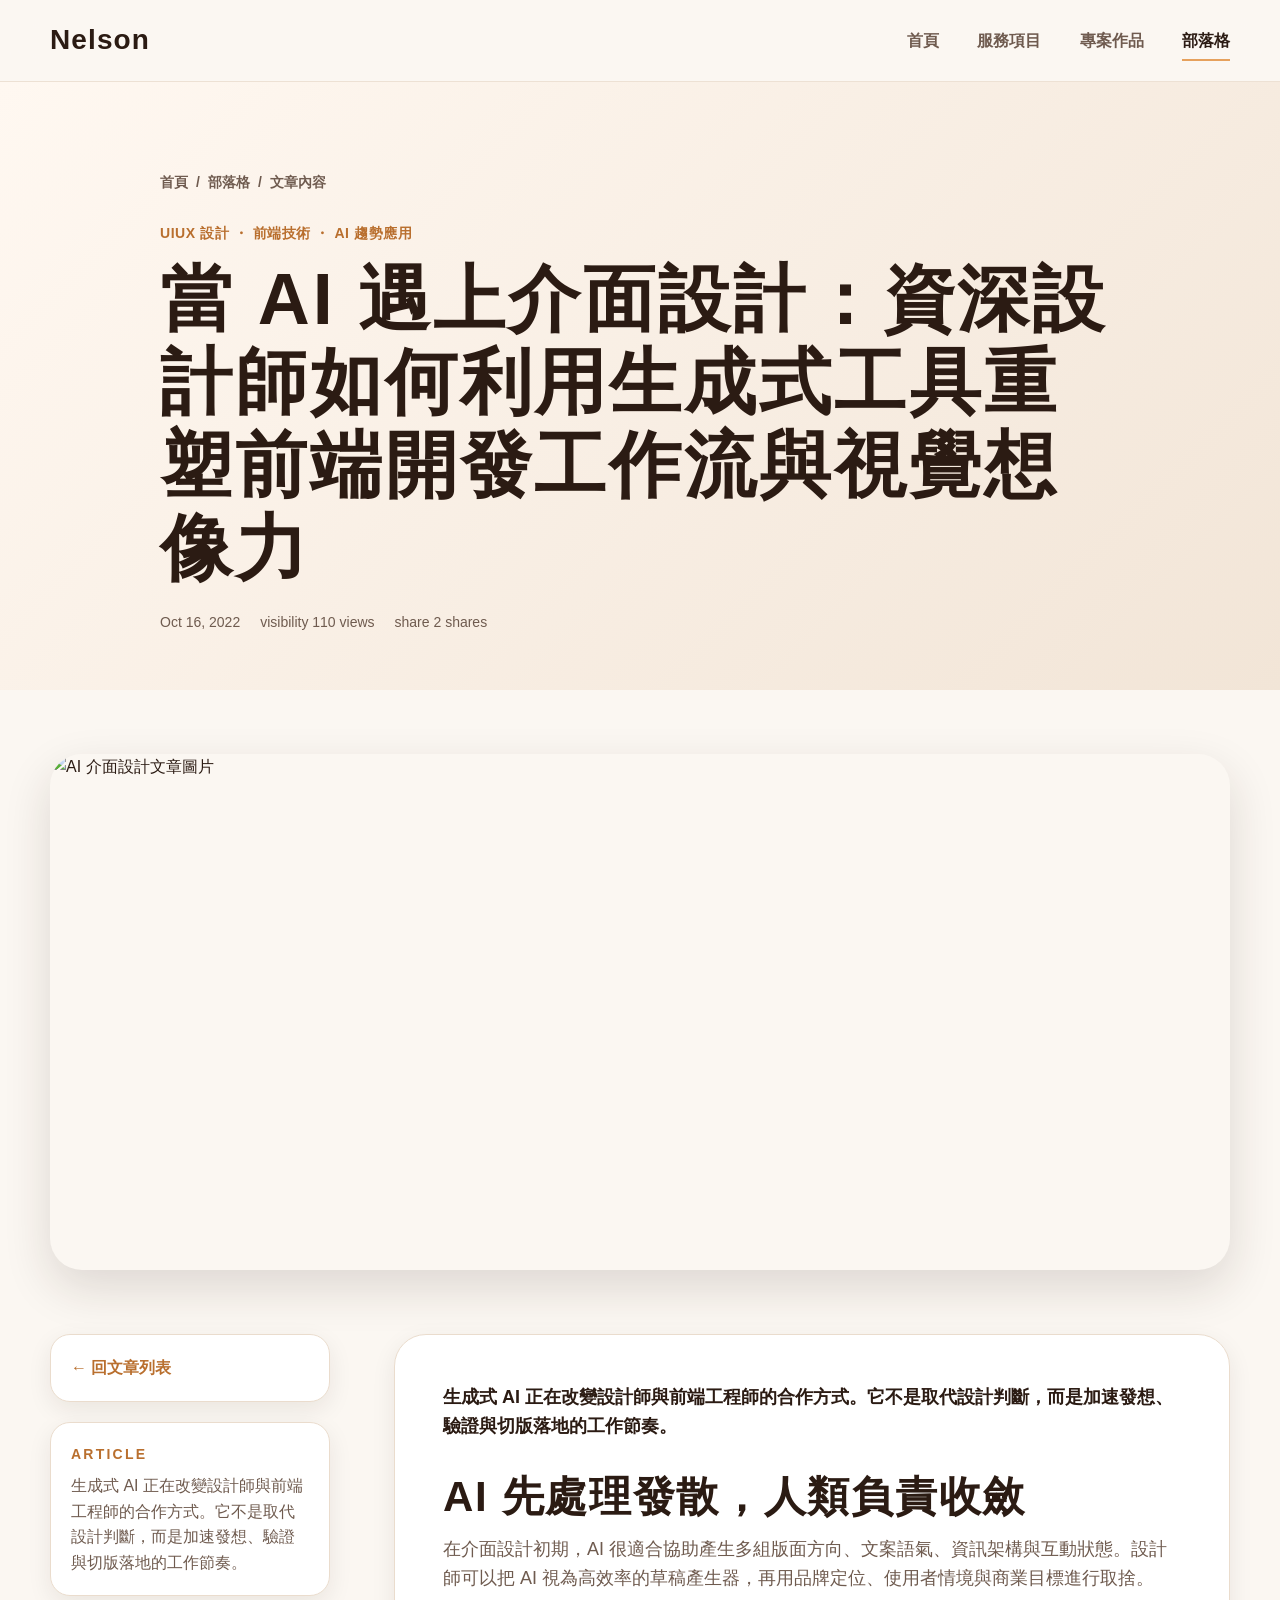
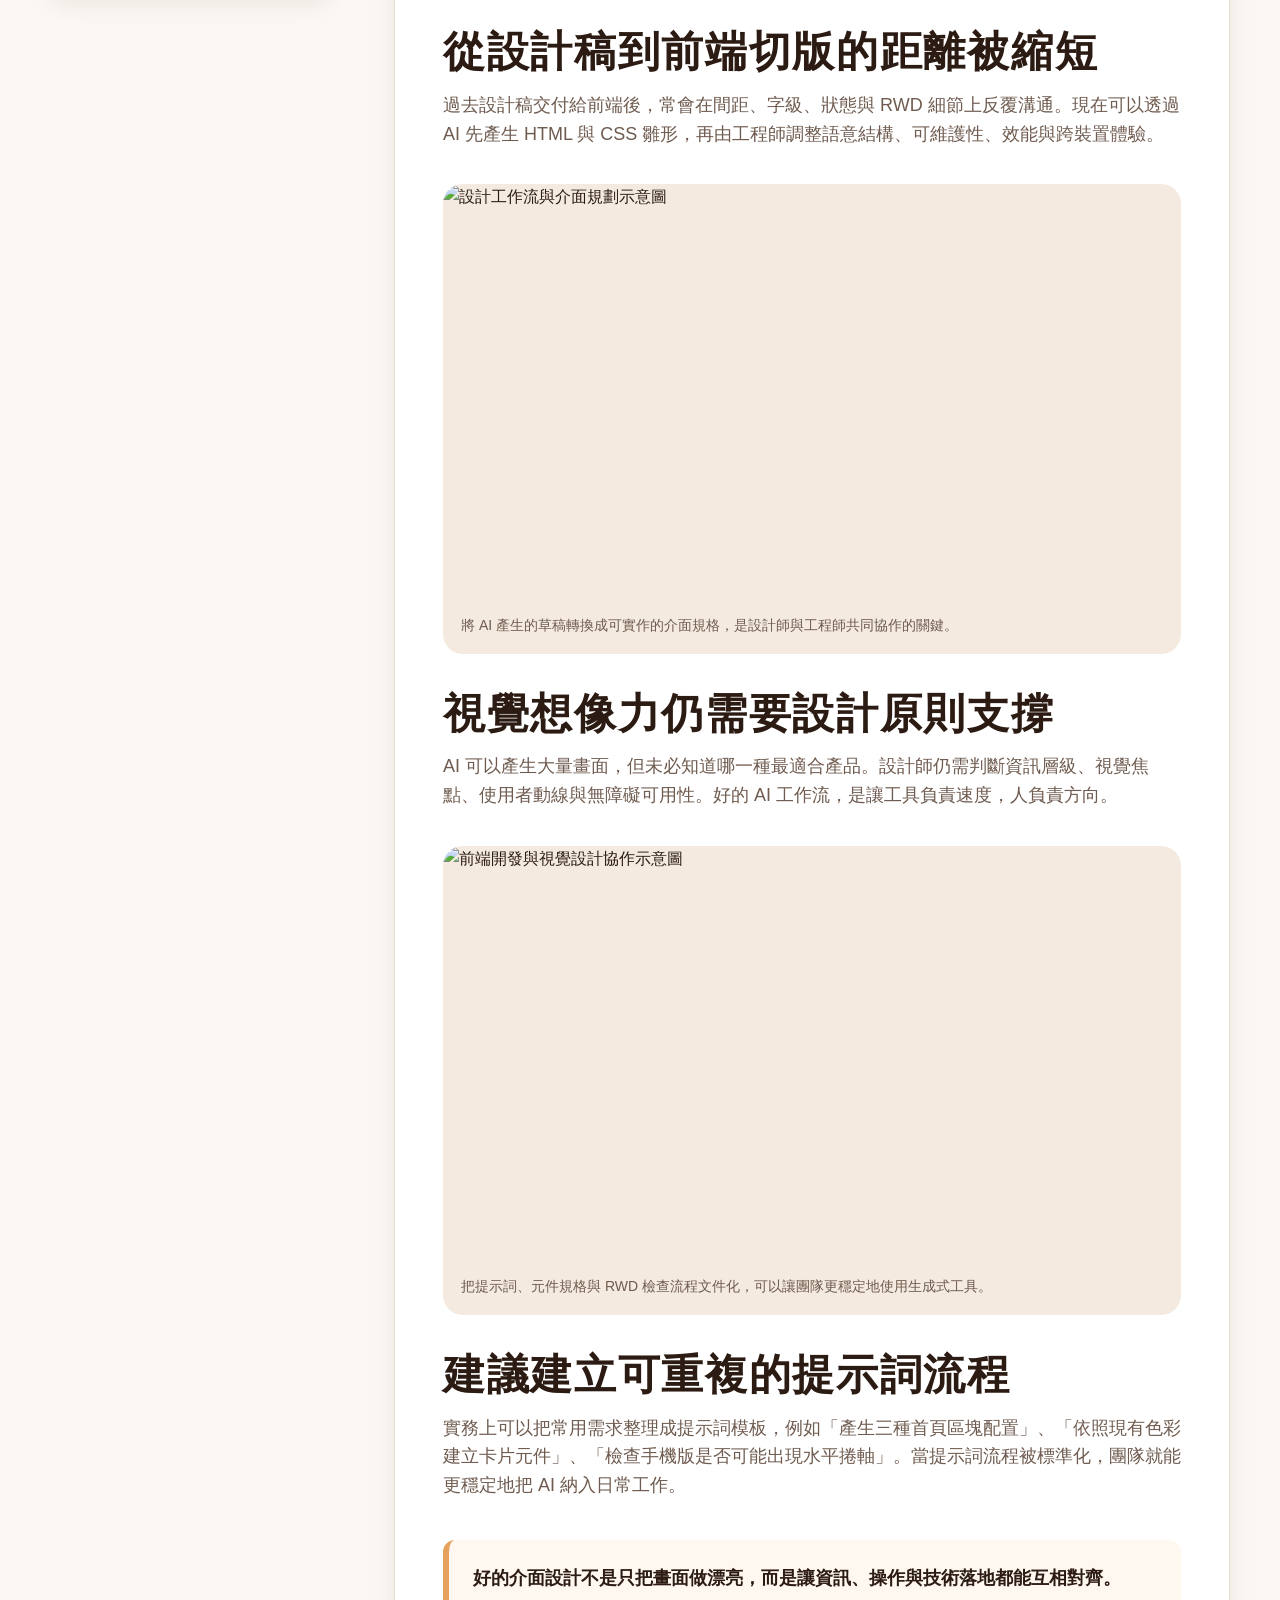
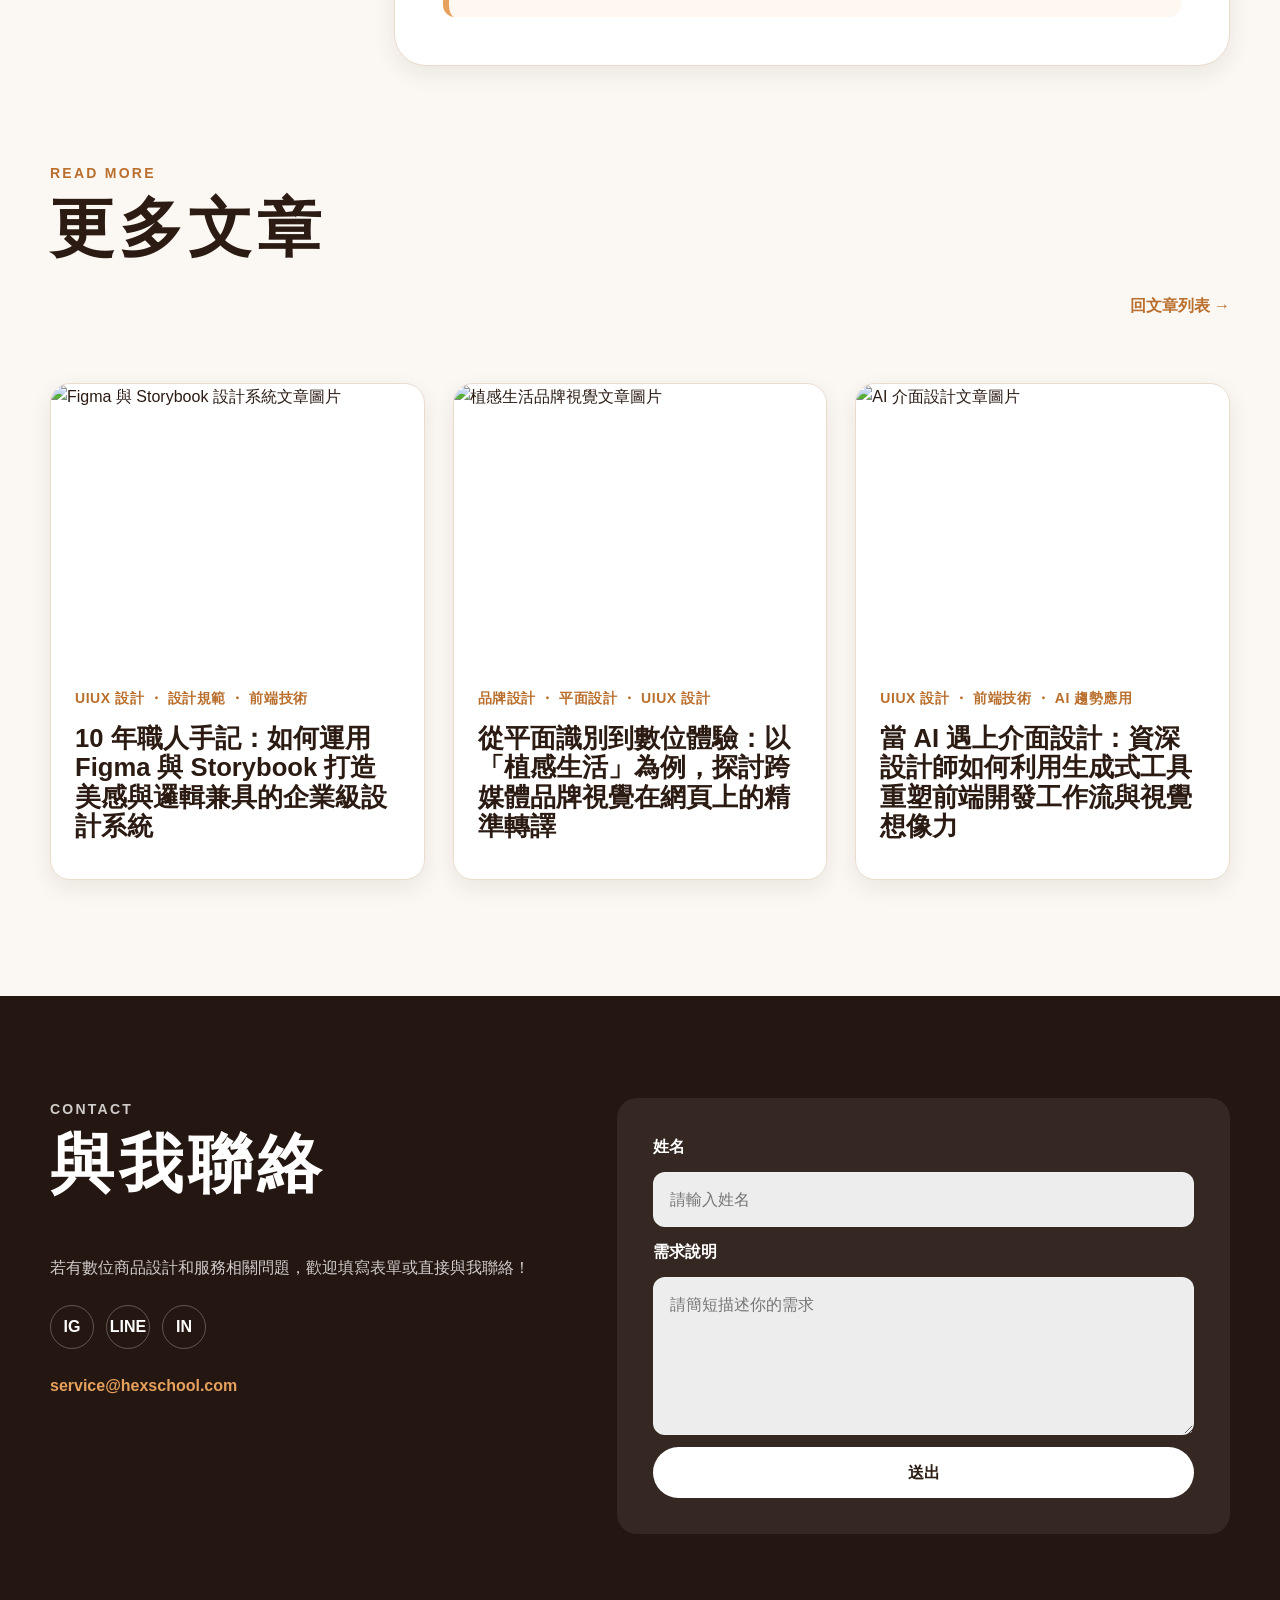
==== blog-ai-interface-design.html @ 09ce58b1 "新增5個部落格文章頁面，並更新首頁與部落格導航及樣式" ====
<!DOCTYPE html>
<html lang="zh-Hant-TW">
<head>
  <meta charset="UTF-8">
  <meta name="viewport" content="width=device-width, initial-scale=1.0">
  <title>當 AI 遇上介面設計：資深設計師如何利用生成式工具重塑前端開發工作流與視覺想像力｜Nelson</title>
  <meta name="description" content="生成式 AI 正在改變設計師與前端工程師的合作方式。它不是取代設計判斷，而是加速發想、驗證與切版落地的工作節奏。">
  <link rel="preconnect" href="https://raw.githubusercontent.com">
  <link rel="stylesheet" href="https://unpkg.com/aos@2.3.4/dist/aos.css">
  <link rel="stylesheet" href="./css/style.css">
</head>
<body>
  <header class="site-header">
    <div class="container header-inner">
      <a class="logo" href="./index.html" aria-label="回首頁">Nelson</a>
      <button class="menu-toggle" type="button" aria-label="開啟選單" aria-expanded="false" aria-controls="primary-nav">
        <span></span><span></span><span></span>
      </button>
      <nav id="primary-nav" class="primary-nav" aria-label="主要導覽">
        <a href="./index.html">首頁</a>
        <a href="./service.html">服務項目</a>
        <a href="./projects.html">專案作品</a>
        <a class="active" href="./blog.html">部落格</a>
      </nav>
    </div>
  </header>

  <main>
    <article class="article-page">
      <header class="article-hero" data-aos="fade-up">
        <div class="container article-hero__inner">
          <nav class="breadcrumb" aria-label="麵包屑">
            <a href="./index.html">首頁</a>
            <span>/</span>
            <a href="./blog.html">部落格</a>
            <span>/</span>
            <span>文章內容</span>
          </nav>
          <p class="tagline">UIUX 設計 ・ 前端技術 ・ AI 趨勢應用</p>
          <h1>當 AI 遇上介面設計：資深設計師如何利用生成式工具重塑前端開發工作流與視覺想像力</h1>
          <div class="blog-meta article-meta">
            <span>Oct 16, 2022</span>
            <span>visibility 110 views</span>
            <span>share 2 shares</span>
          </div>
        </div>
      </header>

      <div class="container article-container">
        <figure class="article-cover" data-aos="fade-up">
          <img src="https://raw.githubusercontent.com/hexschool/2022-web-layout-training/main/2026-web-camp/blog_4.png" alt="AI 介面設計文章圖片">
        </figure>

        <div class="article-layout">
          <aside class="article-sidebar" data-aos="fade-up">
            <a class="back-link" href="./blog.html">← 回文章列表</a>
            <div class="article-toc">
              <p class="eyebrow">ARTICLE</p>
              <p>生成式 AI 正在改變設計師與前端工程師的合作方式。它不是取代設計判斷，而是加速發想、驗證與切版落地的工作節奏。</p>
            </div>
          </aside>

          <div class="article-content" data-aos="fade-up" data-aos-delay="120">
            <p class="lead">生成式 AI 正在改變設計師與前端工程師的合作方式。它不是取代設計判斷，而是加速發想、驗證與切版落地的工作節奏。</p>

            <section>
              <h2>AI 先處理發散，人類負責收斂</h2>
              <p>在介面設計初期，AI 很適合協助產生多組版面方向、文案語氣、資訊架構與互動狀態。設計師可以把 AI 視為高效率的草稿產生器，再用品牌定位、使用者情境與商業目標進行取捨。</p>
            </section>

            <section>
              <h2>從設計稿到前端切版的距離被縮短</h2>
              <p>過去設計稿交付給前端後，常會在間距、字級、狀態與 RWD 細節上反覆溝通。現在可以透過 AI 先產生 HTML 與 CSS 雛形，再由工程師調整語意結構、可維護性、效能與跨裝置體驗。</p>
            </section>

            <figure class="article-inline-image">
              <img src="https://raw.githubusercontent.com/hexschool/2022-web-layout-training/main/2026-web-camp/blog_content_1.png" alt="設計工作流與介面規劃示意圖">
              <figcaption>將 AI 產生的草稿轉換成可實作的介面規格，是設計師與工程師共同協作的關鍵。</figcaption>
            </figure>

            <section>
              <h2>視覺想像力仍需要設計原則支撐</h2>
              <p>AI 可以產生大量畫面，但未必知道哪一種最適合產品。設計師仍需判斷資訊層級、視覺焦點、使用者動線與無障礙可用性。好的 AI 工作流，是讓工具負責速度，人負責方向。</p>
            </section>

            <figure class="article-inline-image">
              <img src="https://raw.githubusercontent.com/hexschool/2022-web-layout-training/main/2026-web-camp/blog_content_2.png" alt="前端開發與視覺設計協作示意圖">
              <figcaption>把提示詞、元件規格與 RWD 檢查流程文件化，可以讓團隊更穩定地使用生成式工具。</figcaption>
            </figure>

            <section>
              <h2>建議建立可重複的提示詞流程</h2>
              <p>實務上可以把常用需求整理成提示詞模板，例如「產生三種首頁區塊配置」、「依照現有色彩建立卡片元件」、「檢查手機版是否可能出現水平捲軸」。當提示詞流程被標準化，團隊就能更穩定地把 AI 納入日常工作。</p>
            </section>

            <blockquote>
              <p>好的介面設計不是只把畫面做漂亮，而是讓資訊、操作與技術落地都能互相對齊。</p>
            </blockquote>
          </div>
        </div>
      </div>
    </article>


      <section class="section related-posts" aria-labelledby="related-title" data-aos="fade-up">
        <div class="container">
          <div class="section-heading section-heading--split">
            <div>
              <p class="eyebrow">READ MORE</p>
              <h2 id="related-title">更多文章</h2>
            </div>
            <a class="text-link" href="./blog.html">回文章列表 →</a>
          </div>
          <div class="blog-grid blog-grid--preview">
            <a class="blog-card" href="./blog-figma-storybook.html">
              <img src="https://raw.githubusercontent.com/hexschool/2022-web-layout-training/main/2026-web-camp/blog_2.png" alt="Figma 與 Storybook 設計系統文章圖片">
              <div class="blog-card__body">
                <p class="tagline">UIUX 設計 ・ 設計規範 ・ 前端技術</p>
                <h3>10 年職人手記：如何運用 Figma 與 Storybook 打造美感與邏輯兼具的企業級設計系統</h3>
              </div>
            </a>
            <a class="blog-card" href="./blog-brand-visual.html">
              <img src="https://raw.githubusercontent.com/hexschool/2022-web-layout-training/main/2026-web-camp/blog_3.png" alt="植感生活品牌視覺文章圖片">
              <div class="blog-card__body">
                <p class="tagline">品牌設計 ・ 平面設計 ・ UIUX 設計</p>
                <h3>從平面識別到數位體驗：以「植感生活」為例，探討跨媒體品牌視覺在網頁上的精準轉譯</h3>
              </div>
            </a>
            <a class="blog-card" href="./blog-ai-interface-design.html">
              <img src="https://raw.githubusercontent.com/hexschool/2022-web-layout-training/main/2026-web-camp/blog_4.png" alt="AI 介面設計文章圖片">
              <div class="blog-card__body">
                <p class="tagline">UIUX 設計 ・ 前端技術 ・ AI 趨勢應用</p>
                <h3>當 AI 遇上介面設計：資深設計師如何利用生成式工具重塑前端開發工作流與視覺想像力</h3>
              </div>
            </a>
          </div>
        </div>
      </section>

  </main>

  <footer id="contact" class="site-footer">
    <div class="container footer-inner">
      <div data-aos="fade-up">
        <p class="eyebrow">CONTACT</p>
        <h2>與我聯絡</h2>
        <p>若有數位商品設計和服務相關問題，歡迎填寫表單或直接與我聯絡！</p>
        <div class="social-links" aria-label="社群連結">
          <a href="#">IG</a>
          <a href="#">LINE</a>
          <a href="#">IN</a>
        </div>
        <a class="mail-link" href="mailto:service@hexschool.com">service@hexschool.com</a>
      </div>
      <form class="contact-form" data-aos="fade-up" data-aos-delay="120">
        <label for="article-name">姓名</label>
        <input id="article-name" type="text" placeholder="請輸入姓名" required>
        <label for="article-message">需求說明</label>
        <textarea id="article-message" rows="5" placeholder="請簡短描述你的需求" required></textarea>
        <button class="btn btn-light" type="submit">送出</button>
      </form>
    </div>
  </footer>

  <script src="https://unpkg.com/aos@2.3.4/dist/aos.js"></script>
  <script src="./js/main.js"></script>
</body>
</html>
---- css/style.css ----
:root {
  --color-bg: #fbf7f2;
  --color-surface: #ffffff;
  --color-surface-2: #f4eadf;
  --color-primary: #2b1b13;
  --color-primary-soft: #6f5b4f;
  --color-accent: #e6a15c;
  --color-accent-dark: #b96f2e;
  --color-border: #eadccd;
  --color-footer: #241610;
  --shadow-sm: 0 8px 24px rgba(43, 27, 19, 0.08);
  --shadow-md: 0 18px 48px rgba(43, 27, 19, 0.14);
  --radius-sm: 12px;
  --radius-md: 20px;
  --radius-lg: 32px;
  --container: 1180px;
  --section-y: clamp(72px, 9vw, 128px);
  --font-sans: "Helvetica Neue", Arial, "Noto Sans TC", "PingFang TC", "Microsoft JhengHei", sans-serif;
}

* {
  box-sizing: border-box;
}

html {
  scroll-behavior: smooth;
}

body {
  margin: 0;
  font-family: var(--font-sans);
  color: var(--color-primary);
  background: var(--color-bg);
  line-height: 1.6;
}

img,
svg,
video,
canvas {
  display: block;
  max-width: 100%;
  height: auto;
}

img {
  object-fit: cover;
}

a {
  color: inherit;
  text-decoration: none;
}

button,
input,
textarea {
  font: inherit;
}

button {
  cursor: pointer;
}

h1,
h2,
h3,
p {
  margin-top: 0;
}

h1,
h2,
h3 {
  line-height: 1.15;
}

h1 {
  font-size: clamp(48px, 8vw, 104px);
  letter-spacing: 0.04em;
}

h2 {
  font-size: clamp(36px, 5vw, 64px);
  letter-spacing: 0.08em;
}

h3 {
  font-size: clamp(22px, 2vw, 30px);
}

p {
  color: var(--color-primary-soft);
}

.container {
  width: min(var(--container), calc(100% - 48px));
  margin-inline: auto;
}

.section {
  padding-block: var(--section-y);
}

.section-soft {
  background: linear-gradient(135deg, #fff8f1, #f2e5d7);
}

.section-deep {
  background: #efe2d4;
}

.section-heading {
  margin-bottom: clamp(32px, 5vw, 64px);
  text-align: center;
}

.section-heading--split {
  display: flex;
  align-items: end;
  justify-content: space-between;
  gap: 24px;
  text-align: left;
}

.eyebrow {
  margin-bottom: 8px;
  color: var(--color-accent-dark);
  font-size: 14px;
  font-weight: 700;
  letter-spacing: 0.16em;
  text-transform: uppercase;
}

.lead {
  font-size: clamp(18px, 2.2vw, 24px);
}

.meta,
.tagline {
  color: var(--color-accent-dark);
  font-size: 14px;
  font-weight: 700;
  letter-spacing: 0.04em;
}

.sr-only {
  position: absolute;
  width: 1px;
  height: 1px;
  padding: 0;
  margin: -1px;
  overflow: hidden;
  clip: rect(0, 0, 0, 0);
  white-space: nowrap;
  border: 0;
}

.site-header {
  position: sticky;
  top: 0;
  z-index: 50;
  background: rgba(251, 247, 242, 0.92);
  border-bottom: 1px solid rgba(234, 220, 205, 0.8);
  backdrop-filter: blur(16px);
}

.header-inner {
  display: flex;
  min-width: 0;
  align-items: center;
  justify-content: space-between;
  padding-block: 18px;
}

.logo {
  font-size: 28px;
  font-weight: 900;
  letter-spacing: 0.04em;
}

.primary-nav {
  display: flex;
  min-width: 0;
  align-items: center;
  gap: clamp(20px, 3vw, 40px);
}

.primary-nav a {
  position: relative;
  color: var(--color-primary-soft);
  font-weight: 700;
}

.primary-nav a::after {
  position: absolute;
  left: 0;
  bottom: -8px;
  width: 100%;
  height: 2px;
  background: var(--color-accent);
  transform: scaleX(0);
  transform-origin: left;
  transition: transform 0.25s ease;
  content: "";
}

.primary-nav a:hover,
.primary-nav a.active {
  color: var(--color-primary);
}

.primary-nav a:hover::after,
.primary-nav a.active::after {
  transform: scaleX(1);
}

.menu-toggle {
  display: none;
  width: 44px;
  height: 44px;
  padding: 10px;
  border: 1px solid var(--color-border);
  border-radius: 999px;
  background: var(--color-surface);
}

.menu-toggle span {
  display: block;
  height: 2px;
  margin-block: 5px;
  background: var(--color-primary);
}

.btn {
  display: inline-flex;
  align-items: center;
  justify-content: center;
  min-height: 48px;
  padding: 12px 24px;
  border: 1px solid transparent;
  border-radius: 999px;
  font-weight: 800;
  transition: transform 0.2s ease, box-shadow 0.2s ease, background-color 0.2s ease;
}

.btn:hover {
  transform: translateY(-2px);
  box-shadow: var(--shadow-sm);
}

.btn-primary {
  color: #fff;
  background: var(--color-primary);
}

.btn-outline {
  border-color: var(--color-primary);
  color: var(--color-primary);
}

.btn-light {
  color: var(--color-primary);
  background: #fff;
}

.button-group {
  display: flex;
  flex-wrap: wrap;
  gap: 14px;
}

.text-link {
  display: inline-flex;
  align-items: center;
  border: 0;
  background: transparent;
  color: var(--color-accent-dark);
  font-weight: 900;
}

.home-hero {
  padding-block: clamp(72px, 8vw, 120px);
}

.home-hero__inner {
  display: grid;
  grid-template-columns: minmax(0, 1fr) minmax(280px, 0.85fr);
  gap: clamp(32px, 6vw, 80px);
  align-items: center;
}

.home-hero__content {
  min-width: 0;
}

.home-hero__content h1 {
  margin-bottom: 24px;
}

.home-hero__content .lead {
  max-width: 640px;
  margin-bottom: 32px;
}

.home-hero__media {
  position: relative;
  min-width: 0;
  isolation: isolate;
}

.hero-person {
  position: relative;
  z-index: 2;
  width: min(100%, 520px);
  margin-inline: auto;
  border-radius: var(--radius-lg);
}

.decora {
  position: absolute;
  z-index: 1;
  width: clamp(60px, 10vw, 140px);
  pointer-events: none;
}

.decora-1 {
  top: 8%;
  left: 4%;
}

.decora-2 {
  right: 2%;
  bottom: 18%;
}

.decora-3 {
  left: 18%;
  bottom: 0;
}

.page-hero {
  position: relative;
  display: grid;
  min-height: 420px;
  place-items: center;
  background-position: center;
  background-size: cover;
  color: #fff;
}

.page-hero::before {
  position: absolute;
  inset: 0;
  background: linear-gradient(90deg, rgba(43, 27, 19, 0.76), rgba(43, 27, 19, 0.28));
  content: "";
}

.page-hero__inner {
  position: relative;
  z-index: 1;
  min-width: 0;
}

.page-hero__inner p {
  max-width: 680px;
  color: rgba(255, 255, 255, 0.88);
  font-size: 20px;
}

.page-hero--service {
  background-image: url("https://raw.githubusercontent.com/hexschool/2022-web-layout-training/main/2026-web-camp/service_banner.png");
}

.page-hero--project {
  background-image: url("https://raw.githubusercontent.com/hexschool/2022-web-layout-training/main/2026-web-camp/project_banner.png");
}

.page-hero--blog {
  background-image: url("https://raw.githubusercontent.com/hexschool/2022-web-layout-training/main/2026-web-camp/blog_banner.png");
}

.service-grid {
  display: grid;
  grid-template-columns: repeat(4, minmax(0, 1fr));
  gap: 24px;
}

.service-card {
  position: relative;
  min-width: 0;
  min-height: 300px;
  padding: 28px;
  border: 1px solid var(--color-border);
  border-radius: var(--radius-md);
  background: var(--color-surface);
  box-shadow: var(--shadow-sm);
  transition: transform 0.25s ease, box-shadow 0.25s ease;
}

.service-card:hover {
  transform: translateY(-6px);
  box-shadow: var(--shadow-md);
}

.service-card__label {
  display: inline-block;
  margin-bottom: 40px;
  color: var(--color-accent-dark);
  font-size: 13px;
  font-weight: 900;
  letter-spacing: 0.16em;
}

.service-card a {
  position: absolute;
  right: 28px;
  bottom: 28px;
  display: grid;
  width: 44px;
  height: 44px;
  place-items: center;
  border-radius: 999px;
  background: var(--color-surface-2);
  font-weight: 900;
}

.featured-project {
  display: grid;
  grid-template-columns: minmax(0, 0.8fr) minmax(0, 1.2fr);
  gap: 32px;
  align-items: center;
  margin-bottom: 32px;
  padding: clamp(24px, 4vw, 48px);
  border-radius: var(--radius-lg);
  background: var(--color-surface);
  box-shadow: var(--shadow-md);
}

.featured-project__content {
  min-width: 0;
}

.featured-project img {
  width: 100%;
  aspect-ratio: 16 / 10;
  border-radius: var(--radius-md);
}

.project-grid,
.blog-grid,
.case-grid {
  display: grid;
  grid-template-columns: repeat(2, minmax(0, 1fr));
  gap: 28px;
}

.project-grid--preview,
.blog-grid--preview {
  grid-template-columns: repeat(3, minmax(0, 1fr));
}

.project-card,
.blog-card,
.case-card {
  min-width: 0;
  overflow: clip;
  border: 1px solid var(--color-border);
  border-radius: var(--radius-md);
  background: var(--color-surface);
  box-shadow: var(--shadow-sm);
}

.project-card img,
.blog-card img,
.case-card img {
  width: 100%;
  aspect-ratio: 4 / 3;
  transition: transform 0.35s ease;
}

.project-card:hover img,
.blog-card:hover img,
.case-card:hover img {
  transform: scale(1.04);
}

.project-card__body,
.blog-card__body,
.case-card__body {
  min-width: 0;
  padding: 24px;
}

.project-card h3,
.blog-card h3,
.case-card h3,
.blog-card h2 {
  margin-bottom: 14px;
  font-size: clamp(20px, 2vw, 28px);
}

.blog-card--horizontal {
  display: grid;
  grid-template-columns: minmax(220px, 0.42fr) minmax(0, 1fr);
}

.blog-card--horizontal img {
  height: 100%;
  aspect-ratio: auto;
}

.blog-meta {
  display: flex;
  flex-wrap: wrap;
  gap: 10px 20px;
  color: var(--color-primary-soft);
  font-size: 14px;
}

.subscription {
  padding-block: clamp(56px, 8vw, 96px);
  background-color: var(--color-surface-2);
  background-image: url("https://raw.githubusercontent.com/hexschool/2022-web-layout-training/main/2026-web-camp/subscription_bg.png");
  background-position: center;
  background-size: cover;
}

.subscription__inner {
  display: grid;
  grid-template-columns: minmax(220px, 0.65fr) minmax(0, 1fr);
  gap: clamp(28px, 5vw, 72px);
  align-items: center;
}

.inline-form {
  display: flex;
  flex-wrap: wrap;
  gap: 12px;
  margin-top: 24px;
}

.inline-form input {
  flex: 1 1 260px;
  min-width: 0;
  min-height: 48px;
  padding: 12px 18px;
  border: 1px solid var(--color-border);
  border-radius: 999px;
  background: #fff;
}

.step-list {
  display: grid;
  gap: 18px;
  max-width: 900px;
  padding: 0;
  margin: 0 auto;
  list-style: none;
}

.step-list li {
  display: grid;
  grid-template-columns: 86px minmax(0, 1fr);
  gap: 24px;
  padding: 28px;
  border: 1px solid rgba(43, 27, 19, 0.12);
  border-radius: var(--radius-md);
  background: rgba(255, 255, 255, 0.72);
}

.step-list span {
  display: grid;
  width: 64px;
  height: 64px;
  place-items: center;
  border-radius: 50%;
  background: var(--color-primary);
  color: #fff;
  font-weight: 900;
}

.filter-list {
  display: flex;
  flex-wrap: wrap;
  gap: 12px;
  justify-content: center;
  margin-bottom: 40px;
}

.filter-list button {
  min-height: 44px;
  padding: 10px 18px;
  border: 1px solid var(--color-border);
  border-radius: 999px;
  background: var(--color-surface);
  color: var(--color-primary-soft);
  font-weight: 800;
}

.filter-list button.is-active,
.filter-list button:hover {
  border-color: var(--color-primary);
  color: #fff;
  background: var(--color-primary);
}

.blog-layout {
  display: grid;
  grid-template-columns: 260px minmax(0, 1fr);
  gap: 40px;
  align-items: start;
}

.category-panel {
  position: sticky;
  top: 96px;
  min-width: 0;
  padding: 24px;
  border: 1px solid var(--color-border);
  border-radius: var(--radius-md);
  background: var(--color-surface);
}

.category-panel h2 {
  margin-bottom: 20px;
  font-size: 24px;
  letter-spacing: 0.04em;
}

.filter-list--vertical {
  display: grid;
  justify-content: stretch;
  margin-bottom: 0;
}

.filter-list--vertical button {
  width: 100%;
  text-align: left;
}

.blog-list {
  display: grid;
  min-width: 0;
  gap: 24px;
}

.pagination {
  display: flex;
  flex-wrap: wrap;
  gap: 10px;
  justify-content: center;
  margin-top: 28px;
}

.pagination a,
.pagination span {
  display: grid;
  min-width: 44px;
  height: 44px;
  place-items: center;
  border-radius: 999px;
  background: var(--color-surface);
  color: var(--color-primary-soft);
  font-weight: 800;
}

.pagination a.is-active,
.pagination a:hover {
  color: #fff;
  background: var(--color-primary);
}

.faq-wrap {
  max-width: 980px;
}

.faq-list {
  display: grid;
  gap: 14px;
}

.faq-item {
  border: 1px solid var(--color-border);
  border-radius: var(--radius-md);
  background: var(--color-surface);
  box-shadow: var(--shadow-sm);
}

.faq-item button {
  display: grid;
  width: 100%;
  grid-template-columns: 56px minmax(0, 1fr) 28px;
  gap: 16px;
  align-items: center;
  padding: 22px;
  border: 0;
  background: transparent;
  color: var(--color-primary);
  text-align: left;
}

.faq-item button span {
  color: var(--color-accent-dark);
  font-weight: 900;
}

.faq-item button em {
  font-style: normal;
}

.faq-item p {
  display: none;
  padding: 0 22px 24px 94px;
}

.faq-item.is-open p {
  display: block;
}

.project-modal {
  width: min(920px, calc(100% - 32px));
  padding: 0;
  border: 0;
  border-radius: var(--radius-lg);
  background: var(--color-surface);
  color: var(--color-primary);
  box-shadow: var(--shadow-md);
}

.project-modal::backdrop {
  background: rgba(43, 27, 19, 0.58);
}

.project-modal img {
  width: 100%;
  max-height: 360px;
}

.project-modal__body {
  padding: clamp(24px, 4vw, 44px);
}

.modal-close {
  position: absolute;
  top: 16px;
  right: 16px;
  display: grid;
  width: 44px;
  height: 44px;
  place-items: center;
  border: 0;
  border-radius: 50%;
  background: rgba(255, 255, 255, 0.92);
  color: var(--color-primary);
  font-size: 28px;
  line-height: 1;
}

.check-list {
  display: grid;
  gap: 10px;
  padding-left: 1.2em;
  color: var(--color-primary-soft);
}

.site-footer {
  padding-block: clamp(64px, 8vw, 104px);
  background: var(--color-footer);
  color: #fff;
}

.site-footer p {
  color: rgba(255, 255, 255, 0.78);
}

.footer-inner {
  display: grid;
  grid-template-columns: minmax(0, 0.8fr) minmax(280px, 1fr);
  gap: clamp(32px, 6vw, 80px);
}

.social-links {
  display: flex;
  flex-wrap: wrap;
  gap: 12px;
  margin-block: 24px;
}

.social-links a {
  display: grid;
  width: 44px;
  height: 44px;
  place-items: center;
  border: 1px solid rgba(255, 255, 255, 0.28);
  border-radius: 999px;
  font-weight: 900;
}

.mail-link {
  color: var(--color-accent);
  font-weight: 900;
}

.contact-form {
  display: grid;
  min-width: 0;
  gap: 12px;
  padding: clamp(22px, 4vw, 36px);
  border-radius: var(--radius-md);
  background: rgba(255, 255, 255, 0.08);
}

.contact-form label {
  font-weight: 800;
}

.contact-form input,
.contact-form textarea {
  width: 100%;
  min-width: 0;
  padding: 14px 16px;
  border: 1px solid rgba(255, 255, 255, 0.18);
  border-radius: var(--radius-sm);
  background: rgba(255, 255, 255, 0.92);
  color: var(--color-primary);
}

.float-y {
  animation: floatY 4s ease-in-out infinite;
}

.shine-card::before {
  position: absolute;
  inset: 0;
  border-radius: inherit;
  background: linear-gradient(120deg, transparent, rgba(230, 161, 92, 0.18), transparent);
  opacity: 0;
  transform: translateX(-30%);
  transition: opacity 0.3s ease, transform 0.55s ease;
  content: "";
  pointer-events: none;
}

.shine-card:hover::before {
  opacity: 1;
  transform: translateX(30%);
}

.is-hidden-by-filter {
  display: none !important;
}

@keyframes floatY {
  0%, 100% {
    transform: translateY(0);
  }
  50% {
    transform: translateY(-14px);
  }
}

@media (max-width: 1024px) {
  .service-grid,
  .project-grid--preview,
  .blog-grid--preview {
    grid-template-columns: repeat(2, minmax(0, 1fr));
  }

  .home-hero__inner,
  .featured-project,
  .subscription__inner,
  .footer-inner {
    grid-template-columns: 1fr;
  }

  .home-hero__media {
    order: -1;
  }

  .blog-layout {
    grid-template-columns: 1fr;
  }

  .category-panel {
    position: static;
  }

  .filter-list--vertical {
    display: flex;
  }

  .filter-list--vertical button {
    width: auto;
  }
}

@media (max-width: 768px) {
  .container {
    width: min(var(--container), calc(100% - 32px));
  }

  .menu-toggle {
    display: block;
  }

  .primary-nav {
    display: none;
    position: absolute;
    left: 16px;
    right: 16px;
    top: calc(100% + 8px);
    padding: 16px;
    border: 1px solid var(--color-border);
    border-radius: var(--radius-md);
    background: var(--color-surface);
    box-shadow: var(--shadow-sm);
  }

  .site-header.is-menu-open .primary-nav {
    display: grid;
    gap: 14px;
  }

  .section-heading--split {
    display: grid;
    text-align: center;
    justify-content: center;
  }

  .service-grid,
  .project-grid,
  .case-grid,
  .blog-grid,
  .project-grid--preview,
  .blog-grid--preview {
    grid-template-columns: 1fr;
  }

  .blog-card--horizontal {
    grid-template-columns: 1fr;
  }

  .blog-card--horizontal img {
    aspect-ratio: 4 / 3;
  }

  .page-hero {
    min-height: 340px;
  }

  .step-list li,
  .faq-item button {
    grid-template-columns: 1fr;
  }

  .faq-item p {
    padding: 0 22px 24px;
  }
}

@media (max-width: 520px) {
  h1 {
    font-size: 44px;
  }

  h2 {
    font-size: 34px;
  }

  .home-hero,
  .section {
    padding-block: 64px;
  }

  .service-card {
    min-height: auto;
    padding: 22px;
  }

  .service-card__label {
    margin-bottom: 28px;
  }

  .featured-project,
  .project-card__body,
  .blog-card__body,
  .case-card__body {
    padding: 20px;
  }

  .inline-form {
    display: grid;
  }

  .inline-form input,
  .inline-form button {
    width: 100%;
  }
}

/* Blog list links and article detail pages */
.blog-index-section {
  padding-block: clamp(32px, 5vw, 72px);
}

.blog-card {
  color: inherit;
  transition: transform 0.25s ease, box-shadow 0.25s ease, border-color 0.25s ease;
}

.blog-card:hover,
.blog-card:focus-visible {
  transform: translateY(-4px);
  border-color: rgba(185, 111, 46, 0.55);
  box-shadow: var(--shadow-md);
}

.blog-card:focus-visible {
  outline: 3px solid rgba(230, 161, 92, 0.6);
  outline-offset: 4px;
}

.blog-card h2,
.blog-card h3 {
  overflow-wrap: anywhere;
}

.category-panel h1 {
  margin-bottom: 20px;
  font-size: 24px;
  line-height: 1.2;
  letter-spacing: 0.04em;
}

.article-page {
  padding-bottom: clamp(56px, 8vw, 96px);
}

.article-hero {
  padding-block: clamp(48px, 7vw, 96px) clamp(28px, 5vw, 56px);
  background: linear-gradient(135deg, #fff8f1, #f2e5d7);
}

.article-hero__inner {
  max-width: 960px;
}

.breadcrumb {
  display: flex;
  flex-wrap: wrap;
  gap: 8px;
  margin-bottom: 28px;
  color: var(--color-primary-soft);
  font-size: 14px;
  font-weight: 700;
}

.breadcrumb a:hover {
  color: var(--color-accent-dark);
}

.article-hero h1 {
  max-width: 980px;
  margin-bottom: 20px;
  font-size: clamp(36px, 6vw, 72px);
  letter-spacing: 0.04em;
  overflow-wrap: anywhere;
}

.article-meta {
  margin-top: 22px;
}

.article-container {
  margin-top: clamp(32px, 5vw, 64px);
}

.article-cover {
  margin: 0 0 clamp(32px, 5vw, 64px);
  overflow: clip;
  border-radius: var(--radius-lg);
  box-shadow: var(--shadow-md);
}

.article-cover img {
  width: 100%;
  aspect-ratio: 16 / 7;
}

.article-layout {
  display: grid;
  grid-template-columns: minmax(220px, 280px) minmax(0, 1fr);
  gap: clamp(28px, 5vw, 72px);
  align-items: start;
}

.article-sidebar {
  position: sticky;
  top: 96px;
  display: grid;
  gap: 20px;
  min-width: 0;
}

.back-link,
.article-toc {
  display: block;
  padding: 20px;
  border: 1px solid var(--color-border);
  border-radius: var(--radius-md);
  background: var(--color-surface);
  box-shadow: var(--shadow-sm);
}

.back-link {
  color: var(--color-accent-dark);
  font-weight: 900;
}

.article-toc p:last-child {
  margin-bottom: 0;
}

.article-content {
  min-width: 0;
  padding: clamp(24px, 4vw, 48px);
  border: 1px solid var(--color-border);
  border-radius: var(--radius-lg);
  background: var(--color-surface);
  box-shadow: var(--shadow-sm);
}

.article-content .lead {
  margin-bottom: 32px;
  color: var(--color-primary);
  font-weight: 700;
}

.article-content section + section,
.article-content figure + section,
.article-content section + figure {
  margin-top: 36px;
}

.article-content h2 {
  margin-bottom: 14px;
  font-size: clamp(28px, 4vw, 42px);
  letter-spacing: 0.04em;
}

.article-content p {
  font-size: 18px;
}

.article-inline-image {
  margin-inline: 0;
  overflow: clip;
  border-radius: var(--radius-md);
  background: var(--color-surface-2);
}

.article-inline-image img {
  width: 100%;
  aspect-ratio: 16 / 9;
}

.article-inline-image figcaption {
  padding: 14px 18px 18px;
  color: var(--color-primary-soft);
  font-size: 14px;
}

.article-content blockquote {
  margin: 40px 0 0;
  padding: 24px;
  border-left: 6px solid var(--color-accent);
  border-radius: var(--radius-sm);
  background: #fff8f1;
}

.article-content blockquote p {
  margin-bottom: 0;
  color: var(--color-primary);
  font-weight: 800;
}

.related-posts {
  padding-top: 0;
}

@media (max-width: 1024px) {
  .article-layout {
    grid-template-columns: 1fr;
  }

  .article-sidebar {
    position: static;
  }
}

@media (max-width: 768px) {
  .blog-index-section {
    padding-block: 28px 64px;
  }

  .article-cover img {
    aspect-ratio: 4 / 3;
  }

  .article-content {
    padding: 22px;
  }

  .article-content p {
    font-size: 16px;
  }
}
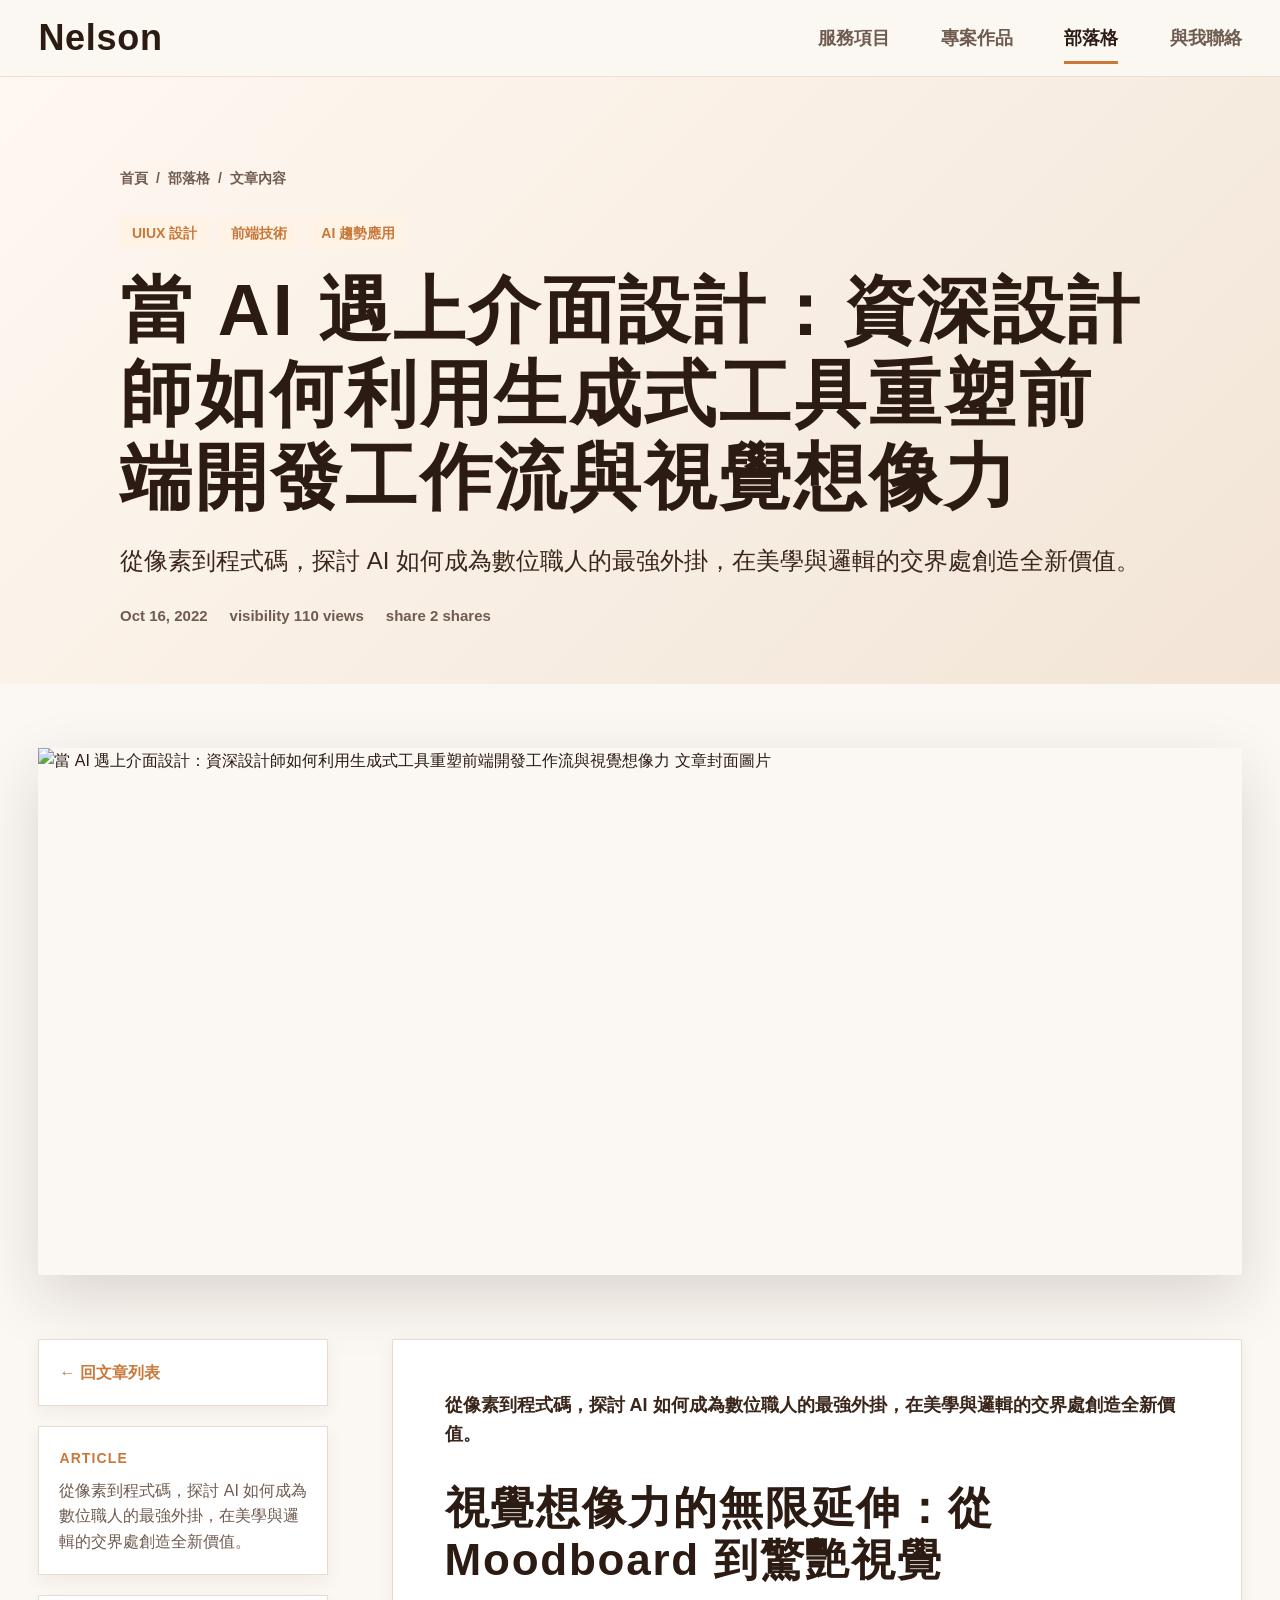
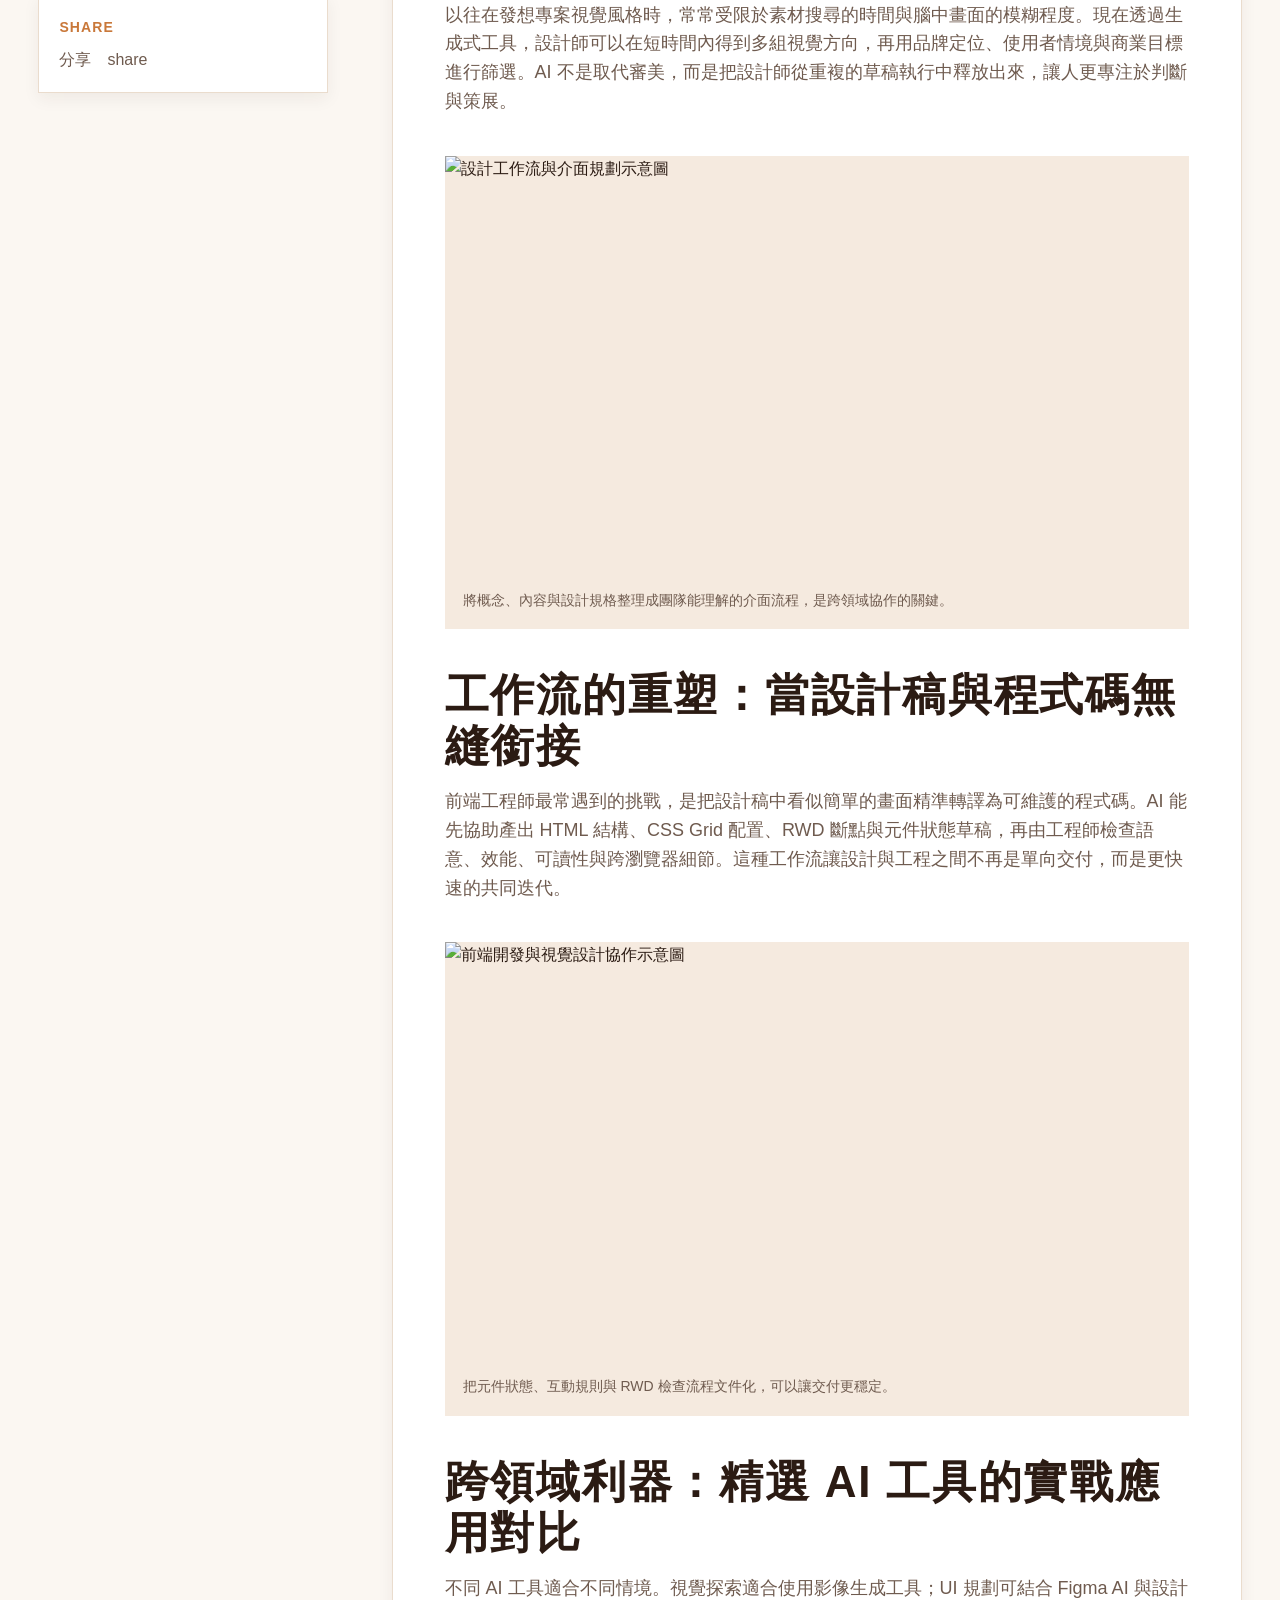
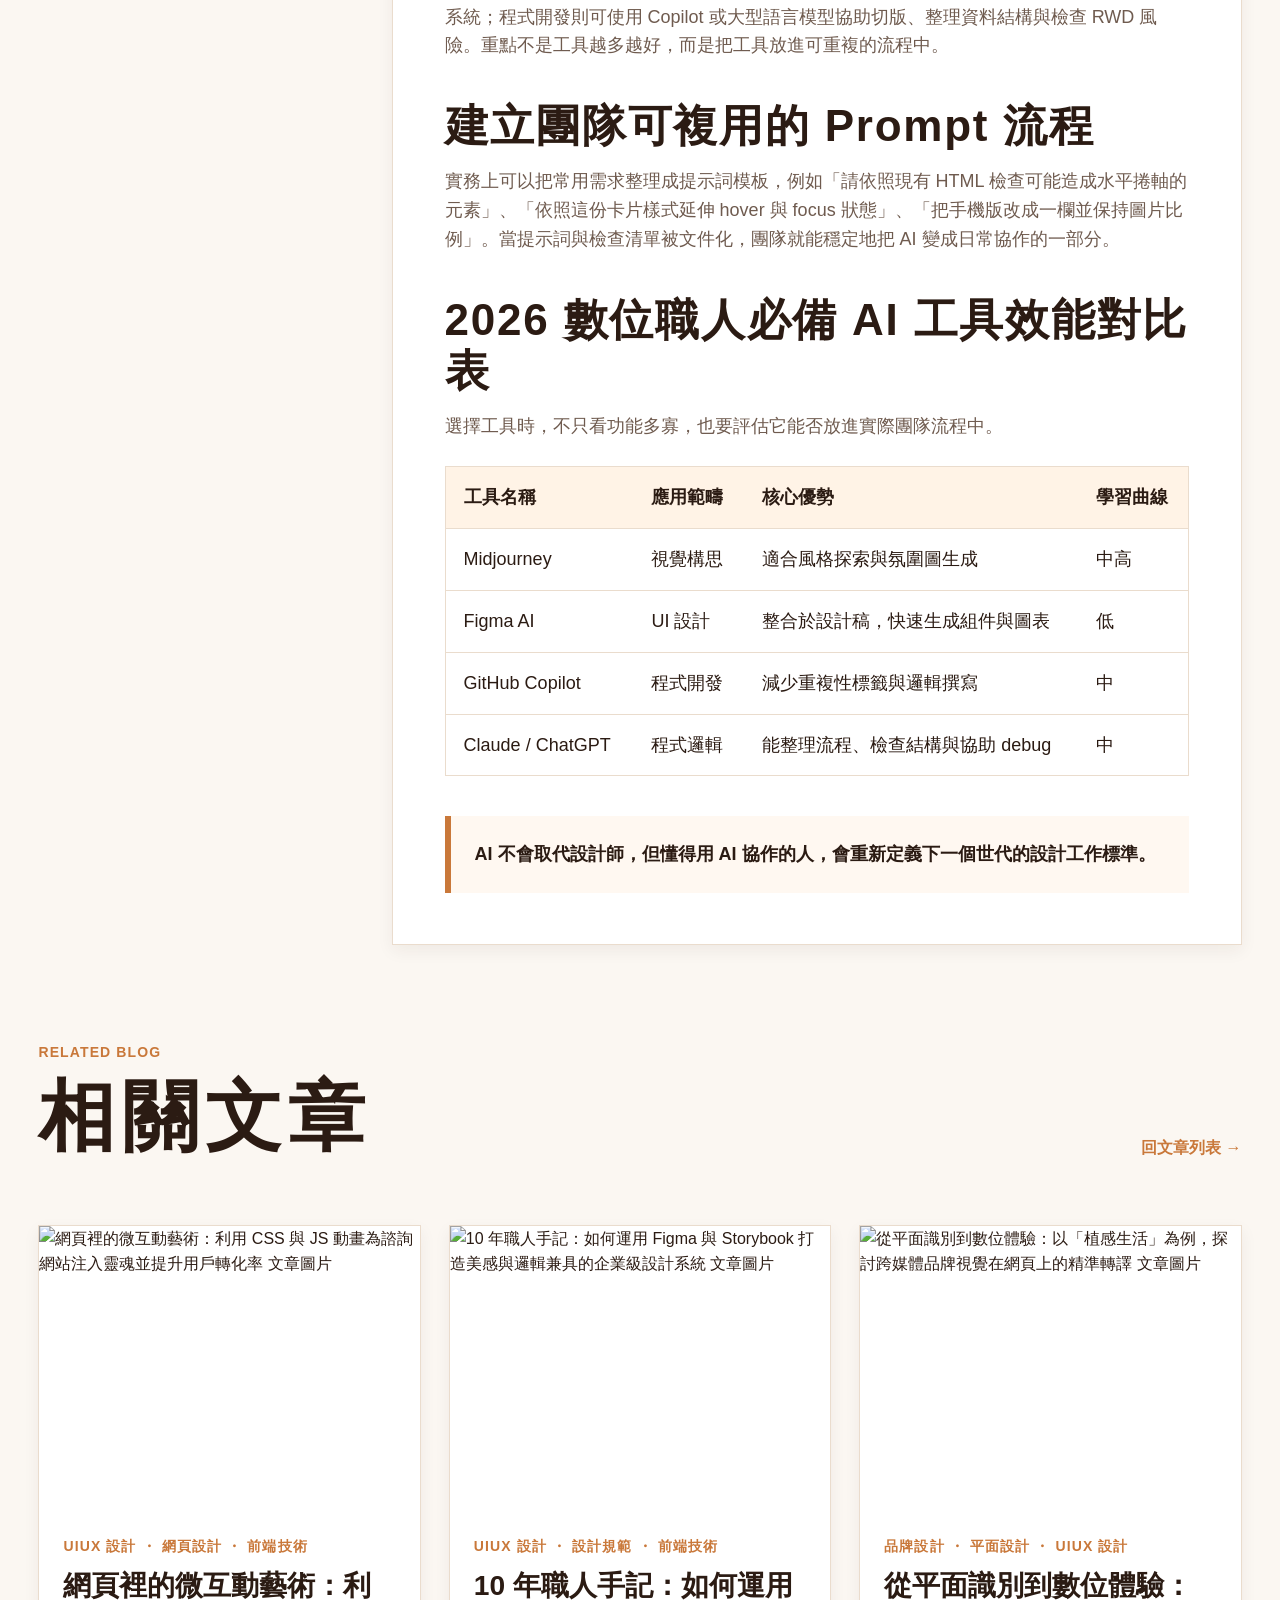
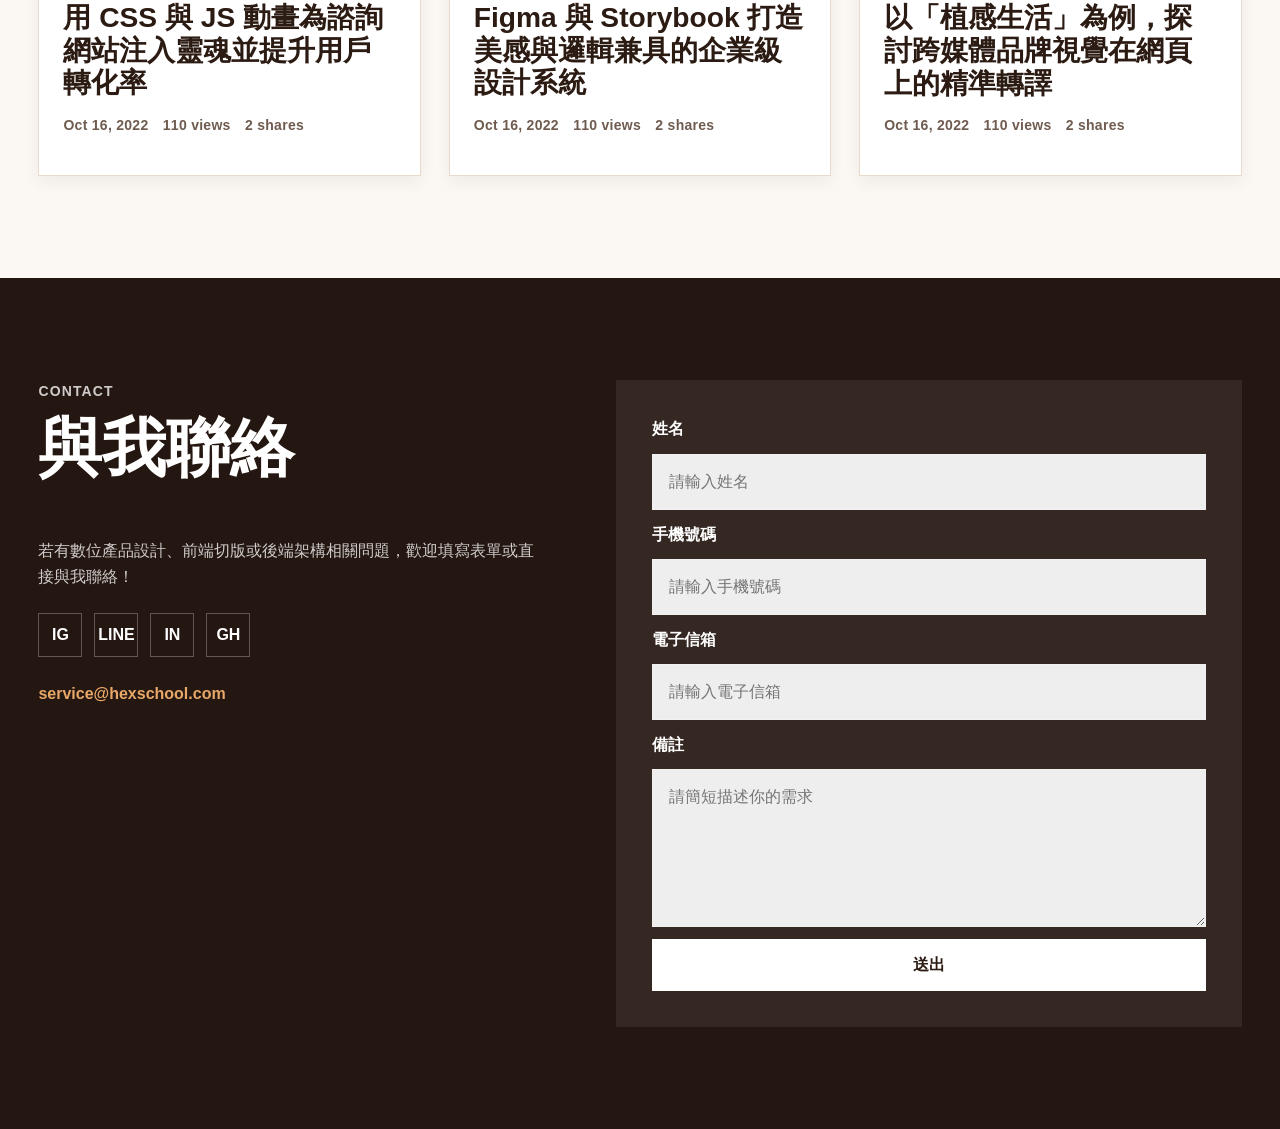
==== commit 7d9b38fe: "重構專案篩選與互動視窗功能；更新專案資料結構並改善無障礙功能。強化服務與專案頁面的描述內容及版面配置。" ====
--- a/blog-ai-interface-design.html
+++ b/blog-ai-interface-design.html
@@ -4,7 +4,7 @@
   <meta charset="UTF-8">
   <meta name="viewport" content="width=device-width, initial-scale=1.0">
   <title>當 AI 遇上介面設計：資深設計師如何利用生成式工具重塑前端開發工作流與視覺想像力｜Nelson</title>
-  <meta name="description" content="生成式 AI 正在改變設計師與前端工程師的合作方式。它不是取代設計判斷，而是加速發想、驗證與切版落地的工作節奏。">
+  <meta name="description" content="從像素到程式碼，探討 AI 如何成為數位職人的最強外掛，在美學與邏輯的交界處創造全新價值。">
   <link rel="preconnect" href="https://raw.githubusercontent.com">
   <link rel="stylesheet" href="https://unpkg.com/aos@2.3.4/dist/aos.css">
   <link rel="stylesheet" href="./css/style.css">
@@ -14,13 +14,15 @@
     <div class="container header-inner">
       <a class="logo" href="./index.html" aria-label="回首頁">Nelson</a>
       <button class="menu-toggle" type="button" aria-label="開啟選單" aria-expanded="false" aria-controls="primary-nav">
-        <span></span><span></span><span></span>
+        <span></span>
+        <span></span>
+        <span></span>
       </button>
       <nav id="primary-nav" class="primary-nav" aria-label="主要導覽">
-        <a href="./index.html">首頁</a>
         <a href="./service.html">服務項目</a>
         <a href="./projects.html">專案作品</a>
         <a class="active" href="./blog.html">部落格</a>
+        <a href="./index.html#contact">與我聯絡</a>
       </nav>
     </div>
   </header>
@@ -36,8 +38,9 @@
             <span>/</span>
             <span>文章內容</span>
           </nav>
-          <p class="tagline">UIUX 設計 ・ 前端技術 ・ AI 趨勢應用</p>
+          <ul class="article-tags" aria-label="文章標籤"><li>UIUX 設計</li><li>前端技術</li><li>AI 趨勢應用</li></ul>
           <h1>當 AI 遇上介面設計：資深設計師如何利用生成式工具重塑前端開發工作流與視覺想像力</h1>
+          <p class="lead">從像素到程式碼，探討 AI 如何成為數位職人的最強外掛，在美學與邏輯的交界處創造全新價值。</p>
           <div class="blog-meta article-meta">
             <span>Oct 16, 2022</span>
             <span>visibility 110 views</span>
@@ -48,7 +51,7 @@
 
       <div class="container article-container">
         <figure class="article-cover" data-aos="fade-up">
-          <img src="https://raw.githubusercontent.com/hexschool/2022-web-layout-training/main/2026-web-camp/blog_4.png" alt="AI 介面設計文章圖片">
+          <img src="https://raw.githubusercontent.com/hexschool/2022-web-layout-training/main/2026-web-camp/blog_4.png" alt="當 AI 遇上介面設計：資深設計師如何利用生成式工具重塑前端開發工作流與視覺想像力 文章封面圖片">
         </figure>
 
         <div class="article-layout">
@@ -56,87 +59,101 @@
             <a class="back-link" href="./blog.html">← 回文章列表</a>
             <div class="article-toc">
               <p class="eyebrow">ARTICLE</p>
-              <p>生成式 AI 正在改變設計師與前端工程師的合作方式。它不是取代設計判斷，而是加速發想、驗證與切版落地的工作節奏。</p>
+              <p>從像素到程式碼，探討 AI 如何成為數位職人的最強外掛，在美學與邏輯的交界處創造全新價值。</p>
+            </div>
+            <div class="article-share">
+              <p class="eyebrow">SHARE</p>
+              <p>分享　share</p>
             </div>
           </aside>
 
           <div class="article-content" data-aos="fade-up" data-aos-delay="120">
-            <p class="lead">生成式 AI 正在改變設計師與前端工程師的合作方式。它不是取代設計判斷，而是加速發想、驗證與切版落地的工作節奏。</p>
+            <p class="lead">從像素到程式碼，探討 AI 如何成為數位職人的最強外掛，在美學與邏輯的交界處創造全新價值。</p>
+              <section>
+                <h2>視覺想像力的無限延伸：從 Moodboard 到驚艷視覺</h2>
+                <p>以往在發想專案視覺風格時，常常受限於素材搜尋的時間與腦中畫面的模糊程度。現在透過生成式工具，設計師可以在短時間內得到多組視覺方向，再用品牌定位、使用者情境與商業目標進行篩選。AI 不是取代審美，而是把設計師從重複的草稿執行中釋放出來，讓人更專注於判斷與策展。</p>
+              </section>
+              <figure class="article-inline-image">
+                <img src="https://raw.githubusercontent.com/hexschool/2022-web-layout-training/main/2026-web-camp/blog_content_1.png" alt="設計工作流與介面規劃示意圖">
+                <figcaption>將概念、內容與設計規格整理成團隊能理解的介面流程，是跨領域協作的關鍵。</figcaption>
+              </figure>
+              <section>
+                <h2>工作流的重塑：當設計稿與程式碼無縫銜接</h2>
+                <p>前端工程師最常遇到的挑戰，是把設計稿中看似簡單的畫面精準轉譯為可維護的程式碼。AI 能先協助產出 HTML 結構、CSS Grid 配置、RWD 斷點與元件狀態草稿，再由工程師檢查語意、效能、可讀性與跨瀏覽器細節。這種工作流讓設計與工程之間不再是單向交付，而是更快速的共同迭代。</p>
+              </section>
+              <figure class="article-inline-image">
+                <img src="https://raw.githubusercontent.com/hexschool/2022-web-layout-training/main/2026-web-camp/blog_content_2.png" alt="前端開發與視覺設計協作示意圖">
+                <figcaption>把元件狀態、互動規則與 RWD 檢查流程文件化，可以讓交付更穩定。</figcaption>
+              </figure>
+              <section>
+                <h2>跨領域利器：精選 AI 工具的實戰應用對比</h2>
+                <p>不同 AI 工具適合不同情境。視覺探索適合使用影像生成工具；UI 規劃可結合 Figma AI 與設計系統；程式開發則可使用 Copilot 或大型語言模型協助切版、整理資料結構與檢查 RWD 風險。重點不是工具越多越好，而是把工具放進可重複的流程中。</p>
+              </section>
+              <section>
+                <h2>建立團隊可複用的 Prompt 流程</h2>
+                <p>實務上可以把常用需求整理成提示詞模板，例如「請依照現有 HTML 檢查可能造成水平捲軸的元素」、「依照這份卡片樣式延伸 hover 與 focus 狀態」、「把手機版改成一欄並保持圖片比例」。當提示詞與檢查清單被文件化，團隊就能穩定地把 AI 變成日常協作的一部分。</p>
+              </section>
 
-            <section>
-              <h2>AI 先處理發散，人類負責收斂</h2>
-              <p>在介面設計初期，AI 很適合協助產生多組版面方向、文案語氣、資訊架構與互動狀態。設計師可以把 AI 視為高效率的草稿產生器，再用品牌定位、使用者情境與商業目標進行取捨。</p>
-            </section>
-
-            <section>
-              <h2>從設計稿到前端切版的距離被縮短</h2>
-              <p>過去設計稿交付給前端後，常會在間距、字級、狀態與 RWD 細節上反覆溝通。現在可以透過 AI 先產生 HTML 與 CSS 雛形，再由工程師調整語意結構、可維護性、效能與跨裝置體驗。</p>
-            </section>
-
-            <figure class="article-inline-image">
-              <img src="https://raw.githubusercontent.com/hexschool/2022-web-layout-training/main/2026-web-camp/blog_content_1.png" alt="設計工作流與介面規劃示意圖">
-              <figcaption>將 AI 產生的草稿轉換成可實作的介面規格，是設計師與工程師共同協作的關鍵。</figcaption>
-            </figure>
-
-            <section>
-              <h2>視覺想像力仍需要設計原則支撐</h2>
-              <p>AI 可以產生大量畫面，但未必知道哪一種最適合產品。設計師仍需判斷資訊層級、視覺焦點、使用者動線與無障礙可用性。好的 AI 工作流，是讓工具負責速度，人負責方向。</p>
-            </section>
-
-            <figure class="article-inline-image">
-              <img src="https://raw.githubusercontent.com/hexschool/2022-web-layout-training/main/2026-web-camp/blog_content_2.png" alt="前端開發與視覺設計協作示意圖">
-              <figcaption>把提示詞、元件規格與 RWD 檢查流程文件化，可以讓團隊更穩定地使用生成式工具。</figcaption>
-            </figure>
-
-            <section>
-              <h2>建議建立可重複的提示詞流程</h2>
-              <p>實務上可以把常用需求整理成提示詞模板，例如「產生三種首頁區塊配置」、「依照現有色彩建立卡片元件」、「檢查手機版是否可能出現水平捲軸」。當提示詞流程被標準化，團隊就能更穩定地把 AI 納入日常工作。</p>
-            </section>
-
+              <section>
+                <h2>2026 數位職人必備 AI 工具效能對比表</h2>
+                <p>選擇工具時，不只看功能多寡，也要評估它能否放進實際團隊流程中。</p>
+                <div class="article-table-wrap">
+                  <table>
+                    <thead>
+                      <tr><th>工具名稱</th><th>應用範疇</th><th>核心優勢</th><th>學習曲線</th></tr>
+                    </thead>
+                    <tbody>
+                      <tr><td>Midjourney</td><td>視覺構思</td><td>適合風格探索與氛圍圖生成</td><td>中高</td></tr>
+                      <tr><td>Figma AI</td><td>UI 設計</td><td>整合於設計稿，快速生成組件與圖表</td><td>低</td></tr>
+                      <tr><td>GitHub Copilot</td><td>程式開發</td><td>減少重複性標籤與邏輯撰寫</td><td>中</td></tr>
+                      <tr><td>Claude / ChatGPT</td><td>程式邏輯</td><td>能整理流程、檢查結構與協助 debug</td><td>中</td></tr>
+                    </tbody>
+                  </table>
+                </div>
+              </section>
             <blockquote>
-              <p>好的介面設計不是只把畫面做漂亮，而是讓資訊、操作與技術落地都能互相對齊。</p>
+              <p>AI 不會取代設計師，但懂得用 AI 協作的人，會重新定義下一個世代的設計工作標準。</p>
             </blockquote>
           </div>
         </div>
       </div>
     </article>
 
-
-      <section class="section related-posts" aria-labelledby="related-title" data-aos="fade-up">
-        <div class="container">
-          <div class="section-heading section-heading--split">
-            <div>
-              <p class="eyebrow">READ MORE</p>
-              <h2 id="related-title">更多文章</h2>
+    <section class="section related-posts" aria-labelledby="related-title" data-aos="fade-up">
+      <div class="container">
+        <div class="section-heading section-heading--split">
+          <div>
+            <p class="eyebrow">RELATED BLOG</p>
+            <h2 id="related-title">相關文章</h2>
+          </div>
+          <a class="text-link" href="./blog.html">回文章列表 →</a>
+        </div>
+        <div class="blog-grid blog-grid--preview">
+          <a class="blog-card" href="./blog-micro-interactions.html" data-aos="fade-up">
+            <img src="https://raw.githubusercontent.com/hexschool/2022-web-layout-training/main/2026-web-camp/blog_1.png" alt="網頁裡的微互動藝術：利用 CSS 與 JS 動畫為諮詢網站注入靈魂並提升用戶轉化率 文章圖片">
+            <div class="blog-card__body">
+              <p class="tagline">UIUX 設計 ・ 網頁設計 ・ 前端技術</p>
+              <h3>網頁裡的微互動藝術：利用 CSS 與 JS 動畫為諮詢網站注入靈魂並提升用戶轉化率</h3>
+              <p class="meta">Oct 16, 2022　110 views　2 shares</p>
             </div>
-            <a class="text-link" href="./blog.html">回文章列表 →</a>
-          </div>
-          <div class="blog-grid blog-grid--preview">
-            <a class="blog-card" href="./blog-figma-storybook.html">
-              <img src="https://raw.githubusercontent.com/hexschool/2022-web-layout-training/main/2026-web-camp/blog_2.png" alt="Figma 與 Storybook 設計系統文章圖片">
-              <div class="blog-card__body">
-                <p class="tagline">UIUX 設計 ・ 設計規範 ・ 前端技術</p>
-                <h3>10 年職人手記：如何運用 Figma 與 Storybook 打造美感與邏輯兼具的企業級設計系統</h3>
-              </div>
-            </a>
-            <a class="blog-card" href="./blog-brand-visual.html">
-              <img src="https://raw.githubusercontent.com/hexschool/2022-web-layout-training/main/2026-web-camp/blog_3.png" alt="植感生活品牌視覺文章圖片">
-              <div class="blog-card__body">
-                <p class="tagline">品牌設計 ・ 平面設計 ・ UIUX 設計</p>
-                <h3>從平面識別到數位體驗：以「植感生活」為例，探討跨媒體品牌視覺在網頁上的精準轉譯</h3>
-              </div>
-            </a>
-            <a class="blog-card" href="./blog-ai-interface-design.html">
-              <img src="https://raw.githubusercontent.com/hexschool/2022-web-layout-training/main/2026-web-camp/blog_4.png" alt="AI 介面設計文章圖片">
-              <div class="blog-card__body">
-                <p class="tagline">UIUX 設計 ・ 前端技術 ・ AI 趨勢應用</p>
-                <h3>當 AI 遇上介面設計：資深設計師如何利用生成式工具重塑前端開發工作流與視覺想像力</h3>
-              </div>
-            </a>
-          </div>
+          </a>          <a class="blog-card" href="./blog-figma-storybook.html" data-aos="fade-up" data-aos-delay="80">
+            <img src="https://raw.githubusercontent.com/hexschool/2022-web-layout-training/main/2026-web-camp/blog_2.png" alt="10 年職人手記：如何運用 Figma 與 Storybook 打造美感與邏輯兼具的企業級設計系統 文章圖片">
+            <div class="blog-card__body">
+              <p class="tagline">UIUX 設計 ・ 設計規範 ・ 前端技術</p>
+              <h3>10 年職人手記：如何運用 Figma 與 Storybook 打造美感與邏輯兼具的企業級設計系統</h3>
+              <p class="meta">Oct 16, 2022　110 views　2 shares</p>
+            </div>
+          </a>          <a class="blog-card" href="./blog-brand-visual.html" data-aos="fade-up" data-aos-delay="160">
+            <img src="https://raw.githubusercontent.com/hexschool/2022-web-layout-training/main/2026-web-camp/blog_3.png" alt="從平面識別到數位體驗：以「植感生活」為例，探討跨媒體品牌視覺在網頁上的精準轉譯 文章圖片">
+            <div class="blog-card__body">
+              <p class="tagline">品牌設計 ・ 平面設計 ・ UIUX 設計</p>
+              <h3>從平面識別到數位體驗：以「植感生活」為例，探討跨媒體品牌視覺在網頁上的精準轉譯</h3>
+              <p class="meta">Oct 16, 2022　110 views　2 shares</p>
+            </div>
+          </a>
         </div>
-      </section>
-
+      </div>
+    </section>
   </main>
 
   <footer id="contact" class="site-footer">
@@ -144,19 +161,24 @@
       <div data-aos="fade-up">
         <p class="eyebrow">CONTACT</p>
         <h2>與我聯絡</h2>
-        <p>若有數位商品設計和服務相關問題，歡迎填寫表單或直接與我聯絡！</p>
+        <p>若有數位產品設計、前端切版或後端架構相關問題，歡迎填寫表單或直接與我聯絡！</p>
         <div class="social-links" aria-label="社群連結">
           <a href="#">IG</a>
           <a href="#">LINE</a>
           <a href="#">IN</a>
+          <a href="#">GH</a>
         </div>
         <a class="mail-link" href="mailto:service@hexschool.com">service@hexschool.com</a>
       </div>
       <form class="contact-form" data-aos="fade-up" data-aos-delay="120">
-        <label for="article-name">姓名</label>
-        <input id="article-name" type="text" placeholder="請輸入姓名" required>
-        <label for="article-message">需求說明</label>
-        <textarea id="article-message" rows="5" placeholder="請簡短描述你的需求" required></textarea>
+        <label for="blog-ai-interface-design-name">姓名</label>
+        <input id="blog-ai-interface-design-name" type="text" placeholder="請輸入姓名" required>
+        <label for="blog-ai-interface-design-phone">手機號碼</label>
+        <input id="blog-ai-interface-design-phone" type="tel" placeholder="請輸入手機號碼">
+        <label for="blog-ai-interface-design-email">電子信箱</label>
+        <input id="blog-ai-interface-design-email" type="email" placeholder="請輸入電子信箱" required>
+        <label for="blog-ai-interface-design-message">備註</label>
+        <textarea id="blog-ai-interface-design-message" rows="5" placeholder="請簡短描述你的需求" required></textarea>
         <button class="btn btn-light" type="submit">送出</button>
       </form>
     </div>
--- a/css/style.css
+++ b/css/style.css
@@ -1,21 +1,35 @@
+
+/* 全站移除導圓角：避免任何卡片、按鈕、表單、圖片或第三方樣式產生圓角 */
+*,
+*::before,
+*::after {
+  border-radius: 0 !important;
+}
+
 :root {
   --color-bg: #fbf7f2;
+  --color-bg-soft: #f5eadf;
   --color-surface: #ffffff;
-  --color-surface-2: #f4eadf;
+  --color-surface-warm: #fffaf5;
   --color-primary: #2b1b13;
-  --color-primary-soft: #6f5b4f;
-  --color-accent: #e6a15c;
-  --color-accent-dark: #b96f2e;
+  --color-primary-2: #3a261b;
+  --color-muted: #6f5b4f;
+  --color-muted-2: #8f7b70;
+  --color-accent: #c9783a;
+  --color-accent-2: #e7a768;
   --color-border: #eadccd;
-  --color-footer: #241610;
-  --shadow-sm: 0 8px 24px rgba(43, 27, 19, 0.08);
-  --shadow-md: 0 18px 48px rgba(43, 27, 19, 0.14);
-  --radius-sm: 12px;
-  --radius-md: 20px;
-  --radius-lg: 32px;
-  --container: 1180px;
-  --section-y: clamp(72px, 9vw, 128px);
-  --font-sans: "Helvetica Neue", Arial, "Noto Sans TC", "PingFang TC", "Microsoft JhengHei", sans-serif;
+  --color-border-strong: #dcc7b1;
+  --shadow-xs: 0 6px 16px rgba(43, 27, 19, 0.06);
+  --shadow-sm: 0 12px 30px rgba(43, 27, 19, 0.1);
+  --shadow-md: 0 22px 58px rgba(43, 27, 19, 0.15);
+  --shadow-lg: 0 34px 90px rgba(43, 27, 19, 0.24);
+  --radius-sm: 0px;
+  --radius-md: 0px;
+  --radius-lg: 0px;
+  --radius-pill: 0px;
+  --container: 1376px;
+  --section-y: clamp(72px, 8vw, 128px);
+  --font-sans: "Noto Sans TC", "PingFang TC", "Microsoft JhengHei", "Helvetica Neue", Arial, sans-serif;
 }
 
 * {
@@ -65,36 +79,39 @@
 h1,
 h2,
 h3,
-p {
+h4,
+p,
+figure,
+ul,
+ol,
+blockquote {
   margin-top: 0;
 }
 
 h1,
 h2,
-h3 {
-  line-height: 1.15;
-}
-
-h1 {
-  font-size: clamp(48px, 8vw, 104px);
-  letter-spacing: 0.04em;
-}
-
-h2 {
-  font-size: clamp(36px, 5vw, 64px);
-  letter-spacing: 0.08em;
-}
-
-h3 {
-  font-size: clamp(22px, 2vw, 30px);
+h3,
+h4 {
+  line-height: 1.16;
+  color: var(--color-primary);
 }
 
 p {
-  color: var(--color-primary-soft);
+  color: var(--color-muted);
+}
+
+ul,
+ol {
+  padding-left: 1.25em;
 }
 
 .container {
-  width: min(var(--container), calc(100% - 48px));
+  width: min(var(--container), calc(100% - clamp(32px, 6vw, 96px)));
+  margin-inline: auto;
+}
+
+.container-narrow {
+  width: min(960px, calc(100% - clamp(32px, 6vw, 96px)));
   margin-inline: auto;
 }
 
@@ -102,12 +119,16 @@
   padding-block: var(--section-y);
 }
 
+.section-compact {
+  padding-block: clamp(48px, 6vw, 88px);
+}
+
 .section-soft {
-  background: linear-gradient(135deg, #fff8f1, #f2e5d7);
+  background: linear-gradient(135deg, rgba(255, 250, 245, 0.92), rgba(245, 234, 223, 0.92));
 }
 
 .section-deep {
-  background: #efe2d4;
+  background: linear-gradient(135deg, #efe1d2, #f9f2eb);
 }
 
 .section-heading {
@@ -117,31 +138,50 @@
 
 .section-heading--split {
   display: flex;
+  min-width: 0;
   align-items: end;
   justify-content: space-between;
   gap: 24px;
   text-align: left;
 }
 
+.section-heading h2 {
+  margin-bottom: 0;
+  font-size: clamp(40px, 6vw, 80px);
+  font-weight: 900;
+  letter-spacing: 0.08em;
+}
+
+.eyebrow,
+.tagline,
+.meta {
+  color: var(--color-accent);
+  font-size: 14px;
+  font-weight: 900;
+  letter-spacing: 0.08em;
+}
+
 .eyebrow {
   margin-bottom: 8px;
-  color: var(--color-accent-dark);
-  font-size: 14px;
-  font-weight: 700;
-  letter-spacing: 0.16em;
   text-transform: uppercase;
+}
+
+.tagline {
+  margin-bottom: 12px;
+}
+
+.meta {
+  color: var(--color-muted);
+  letter-spacing: 0.02em;
 }
 
 .lead {
   font-size: clamp(18px, 2.2vw, 24px);
-}
-
-.meta,
-.tagline {
-  color: var(--color-accent-dark);
-  font-size: 14px;
-  font-weight: 700;
-  letter-spacing: 0.04em;
+  color: var(--color-primary-2);
+}
+
+.text-balance {
+  text-wrap: balance;
 }
 
 .sr-only {
@@ -159,49 +199,56 @@
 .site-header {
   position: sticky;
   top: 0;
-  z-index: 50;
-  background: rgba(251, 247, 242, 0.92);
-  border-bottom: 1px solid rgba(234, 220, 205, 0.8);
-  backdrop-filter: blur(16px);
+  z-index: 60;
+  background: rgba(251, 247, 242, 0.86);
+  border-bottom: 1px solid rgba(234, 220, 205, 0.9);
+  backdrop-filter: blur(18px);
 }
 
 .header-inner {
+  position: relative;
   display: flex;
   min-width: 0;
   align-items: center;
   justify-content: space-between;
-  padding-block: 18px;
+  min-height: 76px;
 }
 
 .logo {
-  font-size: 28px;
-  font-weight: 900;
-  letter-spacing: 0.04em;
+  display: inline-flex;
+  align-items: center;
+  color: var(--color-primary);
+  font-size: clamp(28px, 3vw, 36px);
+  font-weight: 900;
+  letter-spacing: 0.02em;
 }
 
 .primary-nav {
   display: flex;
   min-width: 0;
   align-items: center;
-  gap: clamp(20px, 3vw, 40px);
+  gap: clamp(24px, 4vw, 52px);
 }
 
 .primary-nav a {
   position: relative;
-  color: var(--color-primary-soft);
-  font-weight: 700;
+  color: var(--color-muted);
+  font-size: 18px;
+  font-weight: 900;
+  transition: color 0.22s ease;
 }
 
 .primary-nav a::after {
   position: absolute;
   left: 0;
-  bottom: -8px;
+  bottom: -12px;
   width: 100%;
-  height: 2px;
+  height: 3px;
+  border-radius: 0;
   background: var(--color-accent);
   transform: scaleX(0);
   transform-origin: left;
-  transition: transform 0.25s ease;
+  transition: transform 0.24s ease;
   content: "";
 }
 
@@ -221,7 +268,7 @@
   height: 44px;
   padding: 10px;
   border: 1px solid var(--color-border);
-  border-radius: 999px;
+  border-radius: 0;
   background: var(--color-surface);
 }
 
@@ -229,22 +276,38 @@
   display: block;
   height: 2px;
   margin-block: 5px;
+  border-radius: 0;
   background: var(--color-primary);
+  transition: transform 0.22s ease, opacity 0.22s ease;
+}
+
+.site-header.is-menu-open .menu-toggle span:nth-child(1) {
+  transform: translateY(7px) rotate(45deg);
+}
+
+.site-header.is-menu-open .menu-toggle span:nth-child(2) {
+  opacity: 0;
+}
+
+.site-header.is-menu-open .menu-toggle span:nth-child(3) {
+  transform: translateY(-7px) rotate(-45deg);
 }
 
 .btn {
   display: inline-flex;
+  min-width: 0;
+  min-height: 48px;
   align-items: center;
   justify-content: center;
-  min-height: 48px;
   padding: 12px 24px;
   border: 1px solid transparent;
-  border-radius: 999px;
-  font-weight: 800;
-  transition: transform 0.2s ease, box-shadow 0.2s ease, background-color 0.2s ease;
-}
-
-.btn:hover {
+  border-radius: 0;
+  font-weight: 900;
+  transition: transform 0.22s ease, box-shadow 0.22s ease, background-color 0.22s ease, border-color 0.22s ease;
+}
+
+.btn:hover,
+.btn:focus-visible {
   transform: translateY(-2px);
   box-shadow: var(--shadow-sm);
 }
@@ -254,9 +317,15 @@
   background: var(--color-primary);
 }
 
+.btn-primary:hover,
+.btn-primary:focus-visible {
+  background: #1d100b;
+}
+
 .btn-outline {
   border-color: var(--color-primary);
   color: var(--color-primary);
+  background: transparent;
 }
 
 .btn-light {
@@ -273,70 +342,182 @@
 .text-link {
   display: inline-flex;
   align-items: center;
+  gap: 8px;
   border: 0;
   background: transparent;
-  color: var(--color-accent-dark);
-  font-weight: 900;
+  color: var(--color-accent);
+  font-weight: 900;
+  transition: color 0.22s ease, transform 0.22s ease;
+}
+
+.text-link:hover,
+.text-link:focus-visible {
+  color: var(--color-primary);
+  transform: translateX(3px);
 }
 
 .home-hero {
-  padding-block: clamp(72px, 8vw, 120px);
+  position: relative;
+  background: var(--color-bg);
 }
 
 .home-hero__inner {
-  display: grid;
-  grid-template-columns: minmax(0, 1fr) minmax(280px, 0.85fr);
-  gap: clamp(32px, 6vw, 80px);
-  align-items: center;
+  position: relative;
+  display: grid;
+  grid-template-columns: minmax(0, 0.88fr) minmax(0, 1.12fr);
+  width: min(1760px, calc(100% - clamp(32px, 6vw, 112px)));
+  min-height: calc(100svh - 76px);
+  margin-inline: auto;
+  align-items: stretch;
+  gap: clamp(32px, 5vw, 88px);
+  isolation: isolate;
 }
 
 .home-hero__content {
-  min-width: 0;
+  position: relative;
+  z-index: 4;
+  display: flex;
+  min-width: 0;
+  flex-direction: column;
+  justify-content: center;
+  padding-block: clamp(72px, 8vw, 132px);
 }
 
 .home-hero__content h1 {
-  margin-bottom: 24px;
-}
-
-.home-hero__content .lead {
-  max-width: 640px;
-  margin-bottom: 32px;
+  display: grid;
+  margin-bottom: clamp(24px, 3vw, 36px);
+  color: #404040;
+  font-size: clamp(72px, 7.4vw, 128px);
+  font-weight: 900;
+  line-height: 1.06;
+  letter-spacing: 0.01em;
+}
+
+.home-hero__intro {
+  max-width: 560px;
+  margin-bottom: clamp(32px, 4vw, 52px);
+  color: #404040;
+  font-size: clamp(18px, 1.35vw, 24px);
+  font-weight: 800;
+  line-height: 1.72;
 }
 
 .home-hero__media {
   position: relative;
-  min-width: 0;
-  isolation: isolate;
+  z-index: 1;
+  min-width: 0;
+  align-self: stretch;
 }
 
 .hero-person {
+  width: 100%;
+  height: 100%;
+  min-height: min(820px, calc(100svh - 76px));
+  object-fit: cover;
+  object-position: center top;
+  border-radius: 0;
+  filter: none;
+  transform: none;
+  animation: none;
+}
+
+.hero-decoration {
+  position: absolute;
+  z-index: 3;
+  display: block;
+  max-width: none;
+  pointer-events: none;
+  user-select: none;
+  transform-origin: center;
+}
+
+.hero-decoration--flower-left {
+  top: 11%;
+  left: -3%;
+  width: clamp(108px, 12vw, 180px);
+  animation: heroSpin 18s linear infinite;
+}
+
+.hero-decoration--line-top {
+  top: 22%;
+  left: 13%;
+  width: clamp(210px, 22vw, 376px);
+  animation: heroFloatSmall 5.8s ease-in-out infinite;
+}
+
+.hero-decoration--flower-center {
+  bottom: 22%;
+  left: 34%;
+  width: clamp(72px, 8vw, 132px);
+  animation: heroSpin 20s linear infinite reverse;
+}
+
+.hero-decoration--line-bottom {
+  bottom: 7%;
+  left: 24%;
+  width: clamp(150px, 17vw, 280px);
+  animation: heroFloatSmall 6.4s ease-in-out infinite 0.5s;
+}
+
+.hero-decoration--blob-main {
+  top: 13%;
+  left: 42%;
+  width: clamp(170px, 17vw, 292px);
+  z-index: 5;
+  animation: heroBlob 7.2s ease-in-out infinite;
+}
+
+.hero-decoration--flower-right {
+  top: 27%;
+  right: 5%;
+  width: clamp(92px, 10vw, 168px);
+  z-index: 5;
+  animation: heroSpin 18s linear infinite;
+}
+
+.hero-decoration--blob-bottom {
+  right: 6%;
+  bottom: 12%;
+  width: clamp(120px, 13vw, 210px);
+  z-index: 5;
+  animation: heroBlob 6.6s ease-in-out infinite 0.35s;
+}
+
+.hero-buttons {
   position: relative;
-  z-index: 2;
-  width: min(100%, 520px);
-  margin-inline: auto;
-  border-radius: var(--radius-lg);
-}
-
-.decora {
-  position: absolute;
-  z-index: 1;
-  width: clamp(60px, 10vw, 140px);
-  pointer-events: none;
-}
-
-.decora-1 {
-  top: 8%;
-  left: 4%;
-}
-
-.decora-2 {
-  right: 2%;
-  bottom: 18%;
-}
-
-.decora-3 {
-  left: 18%;
-  bottom: 0;
+  z-index: 6;
+}
+
+
+.page-title {
+  padding-block: clamp(56px, 7vw, 108px) clamp(32px, 5vw, 56px);
+  border-bottom: 1px solid rgba(234, 220, 205, 0.75);
+  background:
+    linear-gradient(120deg, rgba(255, 250, 245, 0.88), rgba(245, 234, 223, 0.72)),
+    radial-gradient(circle at 80% 24%, rgba(231, 167, 104, 0.22), transparent 28vw);
+}
+
+.page-title__en {
+  margin-bottom: 12px;
+  color: var(--color-accent);
+  font-size: clamp(44px, 8vw, 104px);
+  font-weight: 900;
+  line-height: 0.95;
+  letter-spacing: 0.1em;
+}
+
+.page-title h1 {
+  margin-bottom: 6px;
+  font-size: clamp(36px, 5vw, 64px);
+  font-weight: 900;
+  letter-spacing: 0.08em;
+}
+
+.page-title__label {
+  margin-bottom: 0;
+  color: var(--color-muted-2);
+  font-weight: 900;
+  letter-spacing: 0.26em;
 }
 
 .page-hero {
@@ -352,7 +533,7 @@
 .page-hero::before {
   position: absolute;
   inset: 0;
-  background: linear-gradient(90deg, rgba(43, 27, 19, 0.76), rgba(43, 27, 19, 0.28));
+  background: linear-gradient(90deg, rgba(43, 27, 19, 0.78), rgba(43, 27, 19, 0.3));
   content: "";
 }
 
@@ -362,10 +543,18 @@
   min-width: 0;
 }
 
-.page-hero__inner p {
+.page-hero__inner h1 {
+  margin-bottom: 18px;
+  color: #fff;
+  font-size: clamp(48px, 8vw, 96px);
+  font-weight: 900;
+  letter-spacing: 0.08em;
+}
+
+.page-hero__inner p:not(.eyebrow) {
   max-width: 680px;
-  color: rgba(255, 255, 255, 0.88);
-  font-size: 20px;
+  color: rgba(255, 255, 255, 0.9);
+  font-size: clamp(18px, 2vw, 22px);
 }
 
 .page-hero--service {
@@ -376,10 +565,6 @@
   background-image: url("https://raw.githubusercontent.com/hexschool/2022-web-layout-training/main/2026-web-camp/project_banner.png");
 }
 
-.page-hero--blog {
-  background-image: url("https://raw.githubusercontent.com/hexschool/2022-web-layout-training/main/2026-web-camp/blog_banner.png");
-}
-
 .service-grid {
   display: grid;
   grid-template-columns: repeat(4, minmax(0, 1fr));
@@ -390,26 +575,33 @@
   position: relative;
   min-width: 0;
   min-height: 300px;
-  padding: 28px;
+  padding: 30px;
   border: 1px solid var(--color-border);
-  border-radius: var(--radius-md);
-  background: var(--color-surface);
-  box-shadow: var(--shadow-sm);
-  transition: transform 0.25s ease, box-shadow 0.25s ease;
-}
-
-.service-card:hover {
+  border-radius: 0;
+  background: linear-gradient(180deg, #fff, #fffaf5);
+  box-shadow: var(--shadow-xs);
+  transition: transform 0.25s ease, box-shadow 0.25s ease, border-color 0.25s ease;
+}
+
+.service-card:hover,
+.service-card:focus-within {
   transform: translateY(-6px);
+  border-color: rgba(201, 120, 58, 0.42);
   box-shadow: var(--shadow-md);
 }
 
 .service-card__label {
-  display: inline-block;
+  display: inline-flex;
   margin-bottom: 40px;
-  color: var(--color-accent-dark);
+  color: var(--color-accent);
   font-size: 13px;
   font-weight: 900;
-  letter-spacing: 0.16em;
+  letter-spacing: 0.18em;
+}
+
+.service-card h3 {
+  margin-bottom: 12px;
+  font-size: clamp(24px, 2.5vw, 34px);
 }
 
 .service-card a {
@@ -417,34 +609,49 @@
   right: 28px;
   bottom: 28px;
   display: grid;
-  width: 44px;
-  height: 44px;
+  width: 46px;
+  height: 46px;
   place-items: center;
-  border-radius: 999px;
-  background: var(--color-surface-2);
-  font-weight: 900;
+  border-radius: 0;
+  background: var(--color-bg-soft);
+  color: var(--color-primary);
+  font-weight: 900;
+  transition: background-color 0.22s ease, color 0.22s ease, transform 0.22s ease;
+}
+
+.service-card a:hover,
+.service-card a:focus-visible {
+  background: var(--color-primary);
+  color: #fff;
+  transform: rotate(8deg);
 }
 
 .featured-project {
   display: grid;
-  grid-template-columns: minmax(0, 0.8fr) minmax(0, 1.2fr);
+  grid-template-columns: minmax(0, 0.82fr) minmax(0, 1.18fr);
   gap: 32px;
   align-items: center;
   margin-bottom: 32px;
   padding: clamp(24px, 4vw, 48px);
-  border-radius: var(--radius-lg);
-  background: var(--color-surface);
+  border: 1px solid rgba(255, 255, 255, 0.76);
+  border-radius: 0;
+  background: rgba(255, 255, 255, 0.74);
   box-shadow: var(--shadow-md);
 }
 
 .featured-project__content {
   min-width: 0;
+}
+
+.featured-project__content h3 {
+  font-size: clamp(28px, 3.4vw, 46px);
 }
 
 .featured-project img {
   width: 100%;
   aspect-ratio: 16 / 10;
-  border-radius: var(--radius-md);
+  border-radius: 0;
+  box-shadow: var(--shadow-xs);
 }
 
 .project-grid,
@@ -463,26 +670,48 @@
 .project-card,
 .blog-card,
 .case-card {
+  position: relative;
   min-width: 0;
   overflow: clip;
   border: 1px solid var(--color-border);
-  border-radius: var(--radius-md);
+  border-radius: 0;
   background: var(--color-surface);
-  box-shadow: var(--shadow-sm);
+  box-shadow: var(--shadow-xs);
+}
+
+.project-card,
+.blog-card,
+.case-card,
+.blog-card-row {
+  transition: transform 0.28s ease, box-shadow 0.28s ease, border-color 0.28s ease;
+}
+
+.project-card:hover,
+.project-card:focus-within,
+.blog-card:hover,
+.blog-card:focus-visible,
+.case-card:hover,
+.blog-card-row:hover,
+.blog-card-row:focus-visible {
+  transform: translateY(-5px);
+  border-color: rgba(201, 120, 58, 0.44);
+  box-shadow: var(--shadow-md);
 }
 
 .project-card img,
 .blog-card img,
-.case-card img {
+.case-card img,
+.blog-card-row img {
   width: 100%;
   aspect-ratio: 4 / 3;
-  transition: transform 0.35s ease;
+  transition: transform 0.46s ease;
 }
 
 .project-card:hover img,
 .blog-card:hover img,
-.case-card:hover img {
-  transform: scale(1.04);
+.case-card:hover img,
+.blog-card-row:hover img {
+  transform: scale(1.045);
 }
 
 .project-card__body,
@@ -497,40 +726,347 @@
 .case-card h3,
 .blog-card h2 {
   margin-bottom: 14px;
-  font-size: clamp(20px, 2vw, 28px);
-}
-
-.blog-card--horizontal {
-  display: grid;
-  grid-template-columns: minmax(220px, 0.42fr) minmax(0, 1fr);
-}
-
-.blog-card--horizontal img {
-  height: 100%;
-  aspect-ratio: auto;
+  font-size: clamp(22px, 2.2vw, 30px);
+}
+
+.project-card h3,
+.blog-card h3,
+.blog-card h2,
+.case-card h3 {
+  overflow-wrap: anywhere;
 }
 
 .blog-meta {
   display: flex;
   flex-wrap: wrap;
-  gap: 10px 20px;
-  color: var(--color-primary-soft);
+  gap: 10px 22px;
+  color: var(--color-muted);
+  font-size: 15px;
+  font-weight: 600;
+}
+
+.blog-meta span {
+  display: inline-flex;
+  align-items: center;
+  gap: 6px;
+}
+
+.filter-list {
+  display: flex;
+  flex-wrap: wrap;
+  gap: 12px;
+  justify-content: center;
+  margin-bottom: 42px;
+}
+
+.filter-list button {
+  min-height: 46px;
+  padding: 10px 20px;
+  border: 1px solid var(--color-border-strong);
+  border-radius: 0;
+  background: var(--color-surface);
+  color: var(--color-muted);
+  font-weight: 900;
+  transition: background-color 0.22s ease, color 0.22s ease, border-color 0.22s ease, transform 0.22s ease;
+}
+
+.filter-list button:hover,
+.filter-list button:focus-visible,
+.filter-list button.is-active {
+  border-color: var(--color-primary);
+  color: #fff;
+  background: var(--color-primary);
+  transform: translateY(-1px);
+}
+
+.blog-index-section {
+  padding-block: clamp(40px, 6vw, 80px) clamp(64px, 8vw, 112px);
+}
+
+.blog-layout {
+  display: grid;
+  grid-template-columns: minmax(250px, 306px) minmax(0, 1fr);
+  gap: clamp(32px, 4vw, 48px);
+  align-items: start;
+}
+
+.category-panel {
+  position: sticky;
+  top: 100px;
+  min-width: 0;
+  padding: clamp(24px, 3vw, 32px);
+  border: 1px solid var(--color-border);
+  border-radius: 0;
+  background: rgba(255, 255, 255, 0.86);
+  box-shadow: var(--shadow-xs);
+}
+
+.category-panel h2,
+.category-panel h1 {
+  margin-bottom: 22px;
+  font-size: clamp(26px, 3vw, 34px);
+  font-weight: 900;
+  letter-spacing: 0.04em;
+}
+
+.filter-list--vertical {
+  display: grid;
+  justify-content: stretch;
+  gap: 14px;
+  margin-bottom: 0;
+}
+
+.filter-list--vertical button {
+  width: 100%;
+  min-height: 58px;
+  padding-inline: 24px;
+  text-align: left;
+}
+
+.blog-list {
+  display: grid;
+  min-width: 0;
+  gap: 28px;
+}
+
+.blog-card-row {
+  display: grid;
+  grid-template-columns: minmax(240px, 0.42fr) minmax(0, 1fr);
+  min-width: 0;
+  overflow: clip;
+  border: 1px solid var(--color-border);
+  border-radius: 0;
+  background: rgba(255, 255, 255, 0.9);
+  box-shadow: var(--shadow-xs);
+}
+
+.blog-card-row__media {
+  min-width: 0;
+  overflow: clip;
+}
+
+.blog-card-row img {
+  height: 100%;
+  aspect-ratio: auto;
+}
+
+.blog-card-row__body {
+  display: grid;
+  min-width: 0;
+  align-content: center;
+  padding: clamp(24px, 3.5vw, 40px);
+}
+
+.blog-card-row h2 {
+  margin-bottom: 20px;
+  font-size: clamp(28px, 3.5vw, 42px);
+  font-weight: 900;
+  line-height: 1.18;
+  letter-spacing: 0.04em;
+  overflow-wrap: anywhere;
+}
+
+.empty-state {
+  display: none;
+  padding: 40px;
+  border: 1px dashed var(--color-border-strong);
+  border-radius: 0;
+  background: var(--color-surface-warm);
+  text-align: center;
+}
+
+.empty-state.is-visible {
+  display: block;
+}
+
+.pagination {
+  display: flex;
+  flex-wrap: wrap;
+  gap: 10px;
+  justify-content: center;
+  margin-top: 32px;
+}
+
+.pagination a,
+.pagination span {
+  display: grid;
+  min-width: 44px;
+  height: 44px;
+  place-items: center;
+  border: 1px solid var(--color-border);
+  border-radius: 0;
+  background: var(--color-surface);
+  color: var(--color-muted);
+  font-weight: 900;
+}
+
+.pagination a.is-active,
+.pagination a:hover,
+.pagination a:focus-visible {
+  border-color: var(--color-primary);
+  color: #fff;
+  background: var(--color-primary);
+}
+
+.project-page {
+  padding-block: clamp(48px, 6vw, 88px) clamp(72px, 8vw, 112px);
+}
+
+.projects-grid {
+  display: grid;
+  grid-template-columns: repeat(2, minmax(0, 1fr));
+  gap: clamp(24px, 3vw, 36px);
+}
+
+.project-card--large {
+  display: grid;
+  grid-template-rows: auto 1fr;
+  border-radius: 0;
+}
+
+.project-card__image-wrap {
+  position: relative;
+  min-width: 0;
+  overflow: clip;
+}
+
+.project-card__image-wrap img {
+  aspect-ratio: 16 / 10;
+}
+
+.project-card__badge {
+  position: absolute;
+  left: 20px;
+  top: 20px;
+  padding: 8px 14px;
+  border-radius: 0;
+  color: #fff;
+  background: rgba(43, 27, 19, 0.72);
+  font-size: 13px;
+  font-weight: 900;
+  letter-spacing: 0.08em;
+  backdrop-filter: blur(10px);
+}
+
+.project-card__body--large {
+  display: grid;
+  align-content: start;
+  gap: 14px;
+  padding: clamp(24px, 3.4vw, 36px);
+}
+
+.project-card__body--large h2 {
+  margin: 0;
+  font-size: clamp(28px, 3vw, 40px);
+  font-weight: 900;
+  letter-spacing: 0.03em;
+}
+
+.project-tags {
+  display: flex;
+  flex-wrap: wrap;
+  gap: 10px;
+  padding: 0;
+  margin: 0;
+  list-style: none;
+}
+
+.project-tags li,
+.article-tags li {
+  display: inline-flex;
+  align-items: center;
+  min-height: 32px;
+  padding: 5px 12px;
+  border-radius: 0;
+  color: var(--color-accent);
+  background: #fff3e6;
   font-size: 14px;
+  font-weight: 900;
+}
+
+.project-card__actions {
+  display: flex;
+  flex-wrap: wrap;
+  gap: 12px;
+  align-items: center;
+  margin-top: auto;
+  padding-top: 10px;
 }
 
 .subscription {
-  padding-block: clamp(56px, 8vw, 96px);
-  background-color: var(--color-surface-2);
-  background-image: url("https://raw.githubusercontent.com/hexschool/2022-web-layout-training/main/2026-web-camp/subscription_bg.png");
-  background-position: center;
+  position: relative;
+  min-height: 508px;
+  overflow: hidden;
+  padding-block: 0;
+  background-color: #6b655d;
+  background-image:
+    linear-gradient(90deg, rgba(82, 72, 58, 0.3), rgba(62, 58, 51, 0.46)),
+    linear-gradient(rgba(108, 101, 90, 0.42), rgba(108, 101, 90, 0.42)),
+    url("https://raw.githubusercontent.com/hexschool/2022-web-layout-training/main/2026-web-camp/subscription_bg.png");
+  background-position: center top;
   background-size: cover;
 }
 
+.subscription::before {
+  content: none;
+}
+
 .subscription__inner {
-  display: grid;
-  grid-template-columns: minmax(220px, 0.65fr) minmax(0, 1fr);
-  gap: clamp(28px, 5vw, 72px);
-  align-items: center;
+  position: relative;
+  z-index: 1;
+  display: grid;
+  width: min(1728px, calc(100% - clamp(80px, 10vw, 192px)));
+  min-height: 508px;
+  grid-template-columns: minmax(520px, 615px) minmax(0, 1fr);
+  gap: 72px;
+  align-items: stretch;
+}
+
+.subscription__inner img {
+  width: 100%;
+  height: 100%;
+  min-height: 508px;
+  filter: brightness(0.86) saturate(0.88) contrast(0.96);
+  object-fit: cover;
+  object-position: center;
+}
+
+.subscription__content {
+  display: flex;
+  min-width: 0;
+  max-width: 820px;
+  flex-direction: column;
+  justify-content: center;
+  padding-block: 92px 84px;
+  color: #fff;
+}
+
+.subscription__kicker {
+  margin-bottom: 8px;
+  color: #fff;
+  font-size: 20px;
+  font-weight: 900;
+  letter-spacing: 0;
+}
+
+.subscription h2 {
+  margin-bottom: 36px;
+  color: #fff;
+  font-size: clamp(64px, 5.85vw, 88px);
+  font-weight: 900;
+  letter-spacing: 0.02em;
+  line-height: 1;
+  overflow-wrap: normal;
+  white-space: nowrap;
+}
+
+.subscription__content > p:not(.subscription__kicker) {
+  max-width: 820px;
+  margin-bottom: 0;
+  color: #fff;
+  font-size: 19px;
+  font-weight: 900;
+  line-height: 1.55;
 }
 
 .inline-form {
@@ -543,17 +1079,72 @@
 .inline-form input {
   flex: 1 1 260px;
   min-width: 0;
-  min-height: 48px;
+  min-height: 50px;
   padding: 12px 18px;
   border: 1px solid var(--color-border);
-  border-radius: 999px;
+  border-radius: 0;
   background: #fff;
 }
 
+.subscription .inline-form {
+  width: 100%;
+  min-height: 74px;
+  align-items: center;
+  flex-wrap: nowrap;
+  gap: 12px;
+  margin-top: 30px;
+  padding: 7px 8px 7px 36px;
+  border: 1px solid rgba(255, 255, 255, 0.96);
+  border-radius: 999px !important;
+  background: transparent;
+}
+
+.subscription .inline-form input {
+  flex: 1 1 auto;
+  min-height: 58px;
+  padding: 0;
+  border: 0;
+  border-radius: 999px !important;
+  outline: 0;
+  color: #fff;
+  background: transparent;
+  font-size: clamp(16px, 1.35vw, 20px);
+  font-weight: 900;
+}
+
+.subscription .inline-form input::placeholder {
+  color: rgba(255, 255, 255, 0.92);
+  opacity: 1;
+}
+
+.subscription .inline-form input:focus-visible {
+  outline: 2px solid rgba(255, 255, 255, 0.7);
+  outline-offset: 4px;
+}
+
+.subscription .inline-form button {
+  flex: 0 0 auto;
+  min-width: 104px;
+  min-height: 58px;
+  padding-inline: 28px;
+  border: 0;
+  border-radius: 999px !important;
+  color: #5e554a;
+  background: #fff;
+  box-shadow: none;
+}
+
+.subscription .inline-form button:hover,
+.subscription .inline-form button:focus-visible {
+  color: var(--color-primary);
+  background: #fff;
+  box-shadow: none;
+}
+
 .step-list {
   display: grid;
   gap: 18px;
-  max-width: 900px;
+  max-width: 960px;
   padding: 0;
   margin: 0 auto;
   list-style: none;
@@ -565,8 +1156,9 @@
   gap: 24px;
   padding: 28px;
   border: 1px solid rgba(43, 27, 19, 0.12);
-  border-radius: var(--radius-md);
+  border-radius: 0;
   background: rgba(255, 255, 255, 0.72);
+  box-shadow: var(--shadow-xs);
 }
 
 .step-list span {
@@ -574,103 +1166,12 @@
   width: 64px;
   height: 64px;
   place-items: center;
-  border-radius: 50%;
+  border-radius: 0;
   background: var(--color-primary);
   color: #fff;
   font-weight: 900;
 }
 
-.filter-list {
-  display: flex;
-  flex-wrap: wrap;
-  gap: 12px;
-  justify-content: center;
-  margin-bottom: 40px;
-}
-
-.filter-list button {
-  min-height: 44px;
-  padding: 10px 18px;
-  border: 1px solid var(--color-border);
-  border-radius: 999px;
-  background: var(--color-surface);
-  color: var(--color-primary-soft);
-  font-weight: 800;
-}
-
-.filter-list button.is-active,
-.filter-list button:hover {
-  border-color: var(--color-primary);
-  color: #fff;
-  background: var(--color-primary);
-}
-
-.blog-layout {
-  display: grid;
-  grid-template-columns: 260px minmax(0, 1fr);
-  gap: 40px;
-  align-items: start;
-}
-
-.category-panel {
-  position: sticky;
-  top: 96px;
-  min-width: 0;
-  padding: 24px;
-  border: 1px solid var(--color-border);
-  border-radius: var(--radius-md);
-  background: var(--color-surface);
-}
-
-.category-panel h2 {
-  margin-bottom: 20px;
-  font-size: 24px;
-  letter-spacing: 0.04em;
-}
-
-.filter-list--vertical {
-  display: grid;
-  justify-content: stretch;
-  margin-bottom: 0;
-}
-
-.filter-list--vertical button {
-  width: 100%;
-  text-align: left;
-}
-
-.blog-list {
-  display: grid;
-  min-width: 0;
-  gap: 24px;
-}
-
-.pagination {
-  display: flex;
-  flex-wrap: wrap;
-  gap: 10px;
-  justify-content: center;
-  margin-top: 28px;
-}
-
-.pagination a,
-.pagination span {
-  display: grid;
-  min-width: 44px;
-  height: 44px;
-  place-items: center;
-  border-radius: 999px;
-  background: var(--color-surface);
-  color: var(--color-primary-soft);
-  font-weight: 800;
-}
-
-.pagination a.is-active,
-.pagination a:hover {
-  color: #fff;
-  background: var(--color-primary);
-}
-
 .faq-wrap {
   max-width: 980px;
 }
@@ -682,9 +1183,9 @@
 
 .faq-item {
   border: 1px solid var(--color-border);
-  border-radius: var(--radius-md);
+  border-radius: 0;
   background: var(--color-surface);
-  box-shadow: var(--shadow-sm);
+  box-shadow: var(--shadow-xs);
 }
 
 .faq-item button {
@@ -701,7 +1202,7 @@
 }
 
 .faq-item button span {
-  color: var(--color-accent-dark);
+  color: var(--color-accent);
   font-weight: 900;
 }
 
@@ -718,56 +1219,354 @@
   display: block;
 }
 
-.project-modal {
-  width: min(920px, calc(100% - 32px));
+.project-dialog {
+  width: min(1080px, calc(100% - 32px));
+  max-height: min(900px, calc(100% - 32px));
   padding: 0;
   border: 0;
-  border-radius: var(--radius-lg);
+  border-radius: 0;
+  background: transparent;
+  color: var(--color-primary);
+}
+
+.project-dialog::backdrop {
+  background: rgba(43, 27, 19, 0.62);
+  backdrop-filter: blur(4px);
+}
+
+.project-dialog[open] {
+  animation: modalIn 0.28s ease both;
+}
+
+.project-dialog__shell {
+  position: relative;
+  display: grid;
+  grid-template-columns: minmax(280px, 0.95fr) minmax(0, 1.05fr);
+  min-width: 0;
+  overflow: clip;
+  border: 1px solid rgba(255, 255, 255, 0.72);
+  border-radius: 0;
   background: var(--color-surface);
+  box-shadow: var(--shadow-lg);
+}
+
+.project-dialog__media {
+  position: relative;
+  min-width: 0;
+  min-height: 100%;
+  background: var(--color-bg-soft);
+}
+
+.project-dialog__media img {
+  width: 100%;
+  height: 100%;
+  min-height: 520px;
+  object-fit: cover;
+}
+
+.project-dialog__label {
+  position: absolute;
+  left: 24px;
+  top: 24px;
+  padding: 8px 14px;
+  border-radius: 0;
+  color: #fff;
+  background: rgba(43, 27, 19, 0.76);
+  font-weight: 900;
+  letter-spacing: 0.08em;
+  backdrop-filter: blur(10px);
+}
+
+.project-dialog__body {
+  display: grid;
+  min-width: 0;
+  align-content: center;
+  gap: 18px;
+  padding: clamp(28px, 4vw, 54px);
+}
+
+.project-dialog__body h2 {
+  margin: 0;
+  font-size: clamp(30px, 4vw, 54px);
+  font-weight: 900;
+  letter-spacing: 0.03em;
+  overflow-wrap: anywhere;
+}
+
+.project-dialog__intro {
+  font-size: 18px;
+  color: var(--color-primary-2);
+}
+
+.project-dialog__specs {
+  display: grid;
+  grid-template-columns: repeat(2, minmax(0, 1fr));
+  gap: 14px;
+}
+
+.project-dialog__specs div {
+  min-width: 0;
+  padding: 18px;
+  border: 1px solid var(--color-border);
+  border-radius: 0;
+  background: var(--color-surface-warm);
+}
+
+.project-dialog__specs span {
+  display: block;
+  margin-bottom: 8px;
+  color: var(--color-accent);
+  font-size: 13px;
+  font-weight: 900;
+  letter-spacing: 0.12em;
+}
+
+.project-dialog__specs p {
+  margin-bottom: 0;
   color: var(--color-primary);
-  box-shadow: var(--shadow-md);
-}
-
-.project-modal::backdrop {
-  background: rgba(43, 27, 19, 0.58);
-}
-
-.project-modal img {
-  width: 100%;
-  max-height: 360px;
-}
-
-.project-modal__body {
-  padding: clamp(24px, 4vw, 44px);
+  font-weight: 800;
+}
+
+.project-dialog__content {
+  padding-top: 4px;
+}
+
+.project-dialog__content p {
+  margin-bottom: 0;
 }
 
 .modal-close {
   position: absolute;
   top: 16px;
   right: 16px;
-  display: grid;
-  width: 44px;
-  height: 44px;
+  z-index: 3;
+  display: grid;
+  width: 46px;
+  height: 46px;
   place-items: center;
   border: 0;
-  border-radius: 50%;
+  border-radius: 0;
   background: rgba(255, 255, 255, 0.92);
   color: var(--color-primary);
-  font-size: 28px;
+  font-size: 30px;
   line-height: 1;
-}
-
-.check-list {
-  display: grid;
+  box-shadow: var(--shadow-xs);
+}
+
+.article-page {
+  padding-bottom: clamp(56px, 8vw, 96px);
+}
+
+.article-hero {
+  padding-block: clamp(48px, 7vw, 96px) clamp(28px, 5vw, 56px);
+  background: linear-gradient(135deg, #fff8f1, #f2e5d7);
+}
+
+.article-hero__inner {
+  max-width: 1040px;
+}
+
+.breadcrumb {
+  display: flex;
+  flex-wrap: wrap;
+  gap: 8px;
+  margin-bottom: 28px;
+  color: var(--color-muted);
+  font-size: 14px;
+  font-weight: 900;
+}
+
+.breadcrumb a:hover {
+  color: var(--color-accent);
+}
+
+.article-tags {
+  display: flex;
+  flex-wrap: wrap;
   gap: 10px;
-  padding-left: 1.2em;
-  color: var(--color-primary-soft);
+  padding: 0;
+  margin: 0 0 20px;
+  list-style: none;
+}
+
+.article-hero h1 {
+  max-width: 1040px;
+  margin-bottom: 22px;
+  font-size: clamp(36px, 6vw, 72px);
+  font-weight: 900;
+  letter-spacing: 0.04em;
+  overflow-wrap: anywhere;
+}
+
+.article-meta {
+  margin-top: 22px;
+}
+
+.article-container {
+  margin-top: clamp(32px, 5vw, 64px);
+}
+
+.article-cover {
+  margin: 0 0 clamp(32px, 5vw, 64px);
+  overflow: clip;
+  border-radius: 0;
+  box-shadow: var(--shadow-md);
+}
+
+.article-cover img {
+  width: 100%;
+  aspect-ratio: 16 / 7;
+}
+
+.article-layout {
+  display: grid;
+  grid-template-columns: minmax(220px, 290px) minmax(0, 1fr);
+  gap: clamp(28px, 5vw, 72px);
+  align-items: start;
+}
+
+.article-sidebar {
+  position: sticky;
+  top: 100px;
+  display: grid;
+  gap: 20px;
+  min-width: 0;
+}
+
+.back-link,
+.article-toc,
+.article-share {
+  display: block;
+  padding: 20px;
+  border: 1px solid var(--color-border);
+  border-radius: 0;
+  background: var(--color-surface);
+  box-shadow: var(--shadow-xs);
+}
+
+.back-link {
+  color: var(--color-accent);
+  font-weight: 900;
+}
+
+.article-toc p:last-child,
+.article-share p:last-child {
+  margin-bottom: 0;
+}
+
+.article-content {
+  min-width: 0;
+  padding: clamp(24px, 4vw, 52px);
+  border: 1px solid var(--color-border);
+  border-radius: 0;
+  background: var(--color-surface);
+  box-shadow: var(--shadow-xs);
+}
+
+.article-content .lead {
+  margin-bottom: 34px;
+  font-weight: 800;
+}
+
+.article-content section + section,
+.article-content figure + section,
+.article-content section + figure,
+.article-content table + section,
+.article-content blockquote + section {
+  margin-top: 40px;
+}
+
+.article-content h2 {
+  margin-bottom: 16px;
+  font-size: clamp(28px, 4vw, 44px);
+  font-weight: 900;
+  letter-spacing: 0.04em;
+}
+
+.article-content p,
+.article-content li,
+.article-content td,
+.article-content th {
+  font-size: 18px;
+}
+
+.article-inline-image {
+  margin-inline: 0;
+  overflow: clip;
+  border-radius: 0;
+  background: var(--color-bg-soft);
+}
+
+.article-inline-image img {
+  width: 100%;
+  aspect-ratio: 16 / 9;
+}
+
+.article-inline-image figcaption {
+  padding: 14px 18px 18px;
+  color: var(--color-muted);
+  font-size: 14px;
+}
+
+.article-content blockquote {
+  margin: 40px 0 0;
+  padding: 24px;
+  border-left: 6px solid var(--color-accent);
+  border-radius: 0;
+  background: #fff8f1;
+}
+
+.article-content blockquote p {
+  margin-bottom: 0;
+  color: var(--color-primary);
+  font-weight: 900;
+}
+
+.article-table-wrap {
+  margin-top: 26px;
+  overflow-x: auto;
+  border: 1px solid var(--color-border);
+  border-radius: 0;
+}
+
+.article-content table {
+  width: 100%;
+  min-width: 680px;
+  border-collapse: collapse;
+  background: #fff;
+}
+
+.article-content th,
+.article-content td {
+  padding: 16px 18px;
+  border-bottom: 1px solid var(--color-border);
+  text-align: left;
+}
+
+.article-content th {
+  color: var(--color-primary);
+  background: #fff3e6;
+  font-weight: 900;
+}
+
+.article-content tr:last-child td {
+  border-bottom: 0;
+}
+
+.related-posts {
+  padding-top: 0;
 }
 
 .site-footer {
   padding-block: clamp(64px, 8vw, 104px);
-  background: var(--color-footer);
+  background: #241610;
   color: #fff;
+}
+
+.site-footer h2 {
+  color: #fff;
+  font-size: clamp(36px, 5vw, 64px);
+  font-weight: 900;
 }
 
 .site-footer p {
@@ -793,12 +1592,12 @@
   height: 44px;
   place-items: center;
   border: 1px solid rgba(255, 255, 255, 0.28);
-  border-radius: 999px;
+  border-radius: 0;
   font-weight: 900;
 }
 
 .mail-link {
-  color: var(--color-accent);
+  color: var(--color-accent-2);
   font-weight: 900;
 }
 
@@ -807,12 +1606,12 @@
   min-width: 0;
   gap: 12px;
   padding: clamp(22px, 4vw, 36px);
-  border-radius: var(--radius-md);
+  border-radius: 0;
   background: rgba(255, 255, 255, 0.08);
 }
 
 .contact-form label {
-  font-weight: 800;
+  font-weight: 900;
 }
 
 .contact-form input,
@@ -821,68 +1620,156 @@
   min-width: 0;
   padding: 14px 16px;
   border: 1px solid rgba(255, 255, 255, 0.18);
-  border-radius: var(--radius-sm);
+  border-radius: 0;
   background: rgba(255, 255, 255, 0.92);
   color: var(--color-primary);
 }
 
 .float-y {
-  animation: floatY 4s ease-in-out infinite;
+  animation: heroFloatSmall 4.6s ease-in-out infinite;
 }
 
 .shine-card::before {
   position: absolute;
   inset: 0;
-  border-radius: inherit;
-  background: linear-gradient(120deg, transparent, rgba(230, 161, 92, 0.18), transparent);
+  border-radius: 0;
+  background: linear-gradient(120deg, transparent, rgba(231, 167, 104, 0.2), transparent);
   opacity: 0;
-  transform: translateX(-30%);
-  transition: opacity 0.3s ease, transform 0.55s ease;
+  transform: translateX(-35%);
+  transition: opacity 0.3s ease, transform 0.6s ease;
   content: "";
   pointer-events: none;
 }
 
 .shine-card:hover::before {
   opacity: 1;
-  transform: translateX(30%);
+  transform: translateX(35%);
 }
 
 .is-hidden-by-filter {
   display: none !important;
 }
 
-@keyframes floatY {
+@keyframes heroFloatSmall {
   0%, 100% {
-    transform: translateY(0);
-  }
+    transform: translate3d(0, 0, 0);
+  }
+
   50% {
-    transform: translateY(-14px);
-  }
-}
-
-@media (max-width: 1024px) {
+    transform: translate3d(0, -10px, 0);
+  }
+}
+
+@keyframes heroBlob {
+  0%, 100% {
+    transform: translate3d(0, 0, 0) rotate(0deg);
+  }
+
+  50% {
+    transform: translate3d(0, -12px, 0) rotate(3deg);
+  }
+}
+
+@keyframes heroSpin {
+  from {
+    transform: rotate(0deg);
+  }
+
+  to {
+    transform: rotate(360deg);
+  }
+}
+
+@keyframes modalIn {
+  from {
+    opacity: 0;
+    transform: translateY(18px) scale(0.98);
+  }
+
+  to {
+    opacity: 1;
+    transform: translateY(0) scale(1);
+  }
+}
+
+@media (prefers-reduced-motion: reduce) {
+  *,
+  *::before,
+  *::after {
+    scroll-behavior: auto !important;
+    animation-duration: 0.01ms !important;
+    animation-iteration-count: 1 !important;
+    transition-duration: 0.01ms !important;
+  }
+}
+
+@media (max-width: 1440px) {
+  .subscription__inner {
+    width: 100%;
+    grid-template-columns: minmax(0, 47%) minmax(0, 1fr);
+    gap: 0;
+  }
+
+  .subscription__content {
+    width: min(100%, calc(100% - clamp(44px, 7vw, 80px)));
+    max-width: 100%;
+    margin-inline: auto;
+  }
+
+  .subscription h2 {
+    font-size: clamp(46px, 5vw, 64px);
+    white-space: normal;
+  }
+}
+
+@media (max-width: 1180px) {
   .service-grid,
   .project-grid--preview,
   .blog-grid--preview {
     grid-template-columns: repeat(2, minmax(0, 1fr));
   }
 
-  .home-hero__inner,
   .featured-project,
-  .subscription__inner,
   .footer-inner {
     grid-template-columns: 1fr;
   }
 
-  .home-hero__media {
-    order: -1;
-  }
-
-  .blog-layout {
+  .home-hero__inner {
+    grid-template-columns: minmax(0, 0.9fr) minmax(0, 1.1fr);
+    width: min(100%, calc(100% - clamp(28px, 5vw, 64px)));
+    gap: clamp(24px, 4vw, 48px);
+  }
+
+  .home-hero__content h1 {
+    font-size: clamp(60px, 7vw, 96px);
+  }
+
+  .subscription__content > p:not(.subscription__kicker) {
+    font-size: 17px;
+  }
+
+  .hero-decoration--blob-main {
+    left: 39%;
+  }
+
+  .project-dialog__shell {
     grid-template-columns: 1fr;
   }
 
-  .category-panel {
+  .project-dialog__media img {
+    min-height: 0;
+    max-height: 420px;
+  }
+}
+
+@media (max-width: 1024px) {
+  .blog-layout,
+  .article-layout {
+    grid-template-columns: 1fr;
+  }
+
+  .category-panel,
+  .article-sidebar {
     position: static;
   }
 
@@ -896,8 +1783,60 @@
 }
 
 @media (max-width: 768px) {
-  .container {
-    width: min(var(--container), calc(100% - 32px));
+  .header-inner {
+    min-height: 66px;
+  }
+
+  .home-hero__inner {
+    grid-template-columns: 1fr;
+    min-height: auto;
+    padding-block: 28px 64px;
+  }
+
+  .home-hero__content {
+    order: 2;
+    padding-block: 28px 0;
+  }
+
+  .home-hero__media {
+    order: 1;
+  }
+
+  .hero-person {
+    min-height: 0;
+    aspect-ratio: 1 / 1.02;
+  }
+
+  .hero-decoration--flower-left {
+    top: 6%;
+    left: -4%;
+  }
+
+  .hero-decoration--line-top {
+    top: 45%;
+    left: 3%;
+  }
+
+  .hero-decoration--flower-center,
+  .hero-decoration--line-bottom {
+    display: none;
+  }
+
+  .hero-decoration--blob-main {
+    top: 7%;
+    left: 2%;
+    width: clamp(128px, 36vw, 200px);
+  }
+
+  .hero-decoration--flower-right {
+    top: 20%;
+    right: 4%;
+  }
+
+  .hero-decoration--blob-bottom {
+    top: 38%;
+    right: 4%;
+    bottom: auto;
   }
 
   .menu-toggle {
@@ -905,27 +1844,33 @@
   }
 
   .primary-nav {
-    display: none;
     position: absolute;
-    left: 16px;
-    right: 16px;
+    left: 0;
+    right: 0;
     top: calc(100% + 8px);
-    padding: 16px;
-    border: 1px solid var(--color-border);
-    border-radius: var(--radius-md);
-    background: var(--color-surface);
-    box-shadow: var(--shadow-sm);
-  }
-
-  .site-header.is-menu-open .primary-nav {
     display: grid;
     gap: 14px;
+    padding: 18px;
+    border: 1px solid var(--color-border);
+    border-radius: 0;
+    background: rgba(255, 255, 255, 0.96);
+    box-shadow: var(--shadow-sm);
+    opacity: 0;
+    pointer-events: none;
+    transform: translateY(-8px);
+    transition: opacity 0.22s ease, transform 0.22s ease;
+  }
+
+  .site-header.is-menu-open .primary-nav {
+    opacity: 1;
+    pointer-events: auto;
+    transform: translateY(0);
   }
 
   .section-heading--split {
     display: grid;
-    text-align: center;
-    justify-content: center;
+    justify-content: stretch;
+    text-align: left;
   }
 
   .service-grid,
@@ -933,16 +1878,57 @@
   .case-grid,
   .blog-grid,
   .project-grid--preview,
-  .blog-grid--preview {
+  .blog-grid--preview,
+  .projects-grid,
+  .project-dialog__specs {
     grid-template-columns: 1fr;
   }
 
-  .blog-card--horizontal {
+  .blog-card-row {
     grid-template-columns: 1fr;
   }
 
-  .blog-card--horizontal img {
+  .blog-card-row img {
     aspect-ratio: 4 / 3;
+  }
+
+  .blog-card-row__body {
+    padding: 22px;
+  }
+
+  .subscription {
+    min-height: 0;
+  }
+
+  .subscription__inner {
+    min-height: 0;
+    grid-template-columns: 1fr;
+    gap: 0;
+    width: 100%;
+  }
+
+  .subscription__inner img {
+    min-height: 280px;
+    aspect-ratio: 16 / 9;
+  }
+
+  .subscription__content {
+    width: min(100%, calc(100% - 40px));
+    margin-inline: auto;
+    padding-block: 44px 56px;
+  }
+
+  .subscription h2 {
+    font-size: clamp(42px, 12vw, 72px);
+    white-space: normal;
+  }
+
+  .blog-card-row h2 {
+    font-size: clamp(24px, 8vw, 34px);
+  }
+
+  .page-title__en {
+    letter-spacing: 0.06em;
   }
 
   .page-hero {
@@ -957,20 +1943,75 @@
   .faq-item p {
     padding: 0 22px 24px;
   }
+
+  .article-cover img {
+    aspect-ratio: 4 / 3;
+  }
+
+  .article-content {
+    padding: 22px;
+  }
+
+  .article-content p,
+  .article-content li,
+  .article-content td,
+  .article-content th {
+    font-size: 16px;
+  }
+
+  .project-dialog {
+    width: min(100% - 24px, 680px);
+  }
+
+  .project-dialog__media img {
+    max-height: 300px;
+  }
+
+  .modal-close {
+    top: 10px;
+    right: 10px;
+  }
 }
 
 @media (max-width: 520px) {
-  h1 {
-    font-size: 44px;
-  }
-
-  h2 {
-    font-size: 34px;
-  }
-
-  .home-hero,
   .section {
     padding-block: 64px;
+  }
+
+  .page-title {
+    padding-block: 44px 28px;
+  }
+
+  .home-hero__content h1 {
+    font-size: clamp(52px, 15vw, 72px);
+  }
+
+  .home-hero__intro {
+    font-size: 16px;
+  }
+
+  .hero-decoration--flower-left {
+    width: 92px;
+  }
+
+  .hero-decoration--line-top {
+    width: 172px;
+  }
+
+  .hero-decoration--blob-main {
+    width: 118px;
+  }
+
+  .hero-decoration--flower-right {
+    width: 86px;
+  }
+
+  .hero-decoration--blob-bottom {
+    width: 118px;
+  }
+
+  .section-heading h2 {
+    font-size: 40px;
   }
 
   .service-card {
@@ -985,7 +2026,8 @@
   .featured-project,
   .project-card__body,
   .blog-card__body,
-  .case-card__body {
+  .case-card__body,
+  .project-card__body--large {
     padding: 20px;
   }
 
@@ -997,222 +2039,468 @@
   .inline-form button {
     width: 100%;
   }
-}
-
-/* Blog list links and article detail pages */
-.blog-index-section {
-  padding-block: clamp(32px, 5vw, 72px);
-}
-
-.blog-card {
-  color: inherit;
-  transition: transform 0.25s ease, box-shadow 0.25s ease, border-color 0.25s ease;
-}
-
-.blog-card:hover,
-.blog-card:focus-visible {
-  transform: translateY(-4px);
-  border-color: rgba(185, 111, 46, 0.55);
-  box-shadow: var(--shadow-md);
-}
-
-.blog-card:focus-visible {
-  outline: 3px solid rgba(230, 161, 92, 0.6);
-  outline-offset: 4px;
-}
-
-.blog-card h2,
-.blog-card h3 {
-  overflow-wrap: anywhere;
-}
-
-.category-panel h1 {
-  margin-bottom: 20px;
-  font-size: 24px;
-  line-height: 1.2;
-  letter-spacing: 0.04em;
-}
-
-.article-page {
-  padding-bottom: clamp(56px, 8vw, 96px);
-}
-
-.article-hero {
-  padding-block: clamp(48px, 7vw, 96px) clamp(28px, 5vw, 56px);
-  background: linear-gradient(135deg, #fff8f1, #f2e5d7);
-}
-
-.article-hero__inner {
-  max-width: 960px;
-}
-
-.breadcrumb {
+
+  .subscription .inline-form {
+    display: grid;
+    min-height: 0;
+    padding: 10px;
+    border-radius: 28px !important;
+  }
+
+  .subscription .inline-form input {
+    width: 100%;
+    min-height: 50px;
+    padding-inline: 16px;
+  }
+
+  .subscription .inline-form button {
+    width: 100%;
+    min-height: 52px;
+  }
+
+  .filter-list--vertical button {
+    min-height: 48px;
+    padding-inline: 18px;
+  }
+
+  .project-dialog__body {
+    padding: 24px;
+  }
+}
+
+/* =========================================================
+   Project page polish — align with the Figma/reference layout
+   ========================================================= */
+.project-hero {
+  min-height: clamp(260px, 28vw, 420px);
+  text-align: center;
+}
+
+.project-hero::before {
+  background: rgba(43, 27, 19, 0.48);
+}
+
+.project-hero__inner {
+  display: grid;
+  justify-items: center;
+}
+
+.project-hero__en {
+  margin-bottom: 6px;
+  color: #fff;
+  font-size: clamp(64px, 8vw, 120px);
+  font-weight: 900;
+  line-height: 0.95;
+  letter-spacing: 0.06em;
+}
+
+.project-hero h1 {
+  margin-bottom: 0;
+  color: #fff;
+  font-size: clamp(40px, 5vw, 68px);
+  font-weight: 900;
+  letter-spacing: 0.08em;
+}
+
+.project-hero__label {
+  margin: 8px 0 0;
+  color: rgba(255, 255, 255, 0.72);
+  font-weight: 900;
+  letter-spacing: 0.28em;
+}
+
+.project-page {
+  padding-block: clamp(48px, 6vw, 80px) clamp(72px, 8vw, 112px);
+  background: #fff;
+}
+
+.project-filter-list {
+  display: grid;
+  grid-template-columns: repeat(5, minmax(0, 1fr));
+  gap: clamp(12px, 3vw, 40px);
+  margin-bottom: clamp(44px, 6vw, 72px);
+}
+
+.project-filter-list button {
+  min-height: 64px;
+  border: 0;
+  border-radius: 0;
+  background: transparent;
+  color: #404040;
+  font-size: clamp(18px, 1.8vw, 24px);
+  font-weight: 900;
+  transform: none;
+}
+
+.project-filter-list button:hover,
+.project-filter-list button:focus-visible,
+.project-filter-list button.is-active {
+  border-color: transparent;
+  background: var(--color-primary);
+  color: #fff;
+  transform: none;
+}
+
+.project-showcase-list {
+  display: grid;
+  grid-template-columns: 1fr;
+  gap: clamp(48px, 7vw, 88px);
+}
+
+.project-card,
+.project-card--large,
+.project-card__image-wrap,
+.project-card__image-wrap img,
+.featured-project img {
+  border-radius: 0;
+}
+
+.project-showcase-list .project-card--large {
+  position: relative;
+  display: grid;
+  min-height: clamp(420px, 45vw, 620px);
+  border: 0;
+  border-radius: 0;
+  overflow: clip;
+  background: transparent;
+  box-shadow: none;
+}
+
+.project-showcase-list .project-card--large:hover,
+.project-showcase-list .project-card--large:focus-within {
+  border-color: transparent;
+  box-shadow: none;
+  transform: none;
+}
+
+.project-showcase-list .project-card__image-wrap {
+  position: absolute;
+  inset: 0;
+  overflow: clip;
+  background: #f3eee8;
+}
+
+.project-showcase-list .project-card__image-wrap img {
+  width: 100%;
+  height: 100%;
+  aspect-ratio: auto;
+  object-fit: cover;
+  transition: transform 0.45s ease, filter 0.45s ease;
+}
+
+.project-showcase-list .project-card--large:hover .project-card__image-wrap img,
+.project-showcase-list .project-card--large:focus-within .project-card__image-wrap img {
+  transform: scale(1.035);
+  filter: saturate(1.04) contrast(1.02);
+}
+
+.project-showcase-list .project-card__body--large {
+  position: relative;
+  z-index: 1;
+  align-self: center;
+  width: min(392px, calc(100% - 48px));
+  margin-left: clamp(24px, 4vw, 52px);
+  padding: clamp(28px, 4vw, 48px);
+  background: var(--color-bg);
+  text-align: center;
+  box-shadow: none;
+}
+
+.project-showcase-list .project-card--large:nth-child(even) .project-card__body--large {
+  margin-right: clamp(24px, 4vw, 52px);
+  margin-left: auto;
+}
+
+.project-card__date {
+  color: #404040;
+  font-size: clamp(16px, 1.5vw, 20px);
+  font-weight: 800;
+}
+
+.project-showcase-list .project-card__body--large h2 {
+  margin-bottom: 0;
+  color: #404040;
+  font-size: clamp(24px, 2.7vw, 36px);
+  font-weight: 900;
+  line-height: 1.45;
+  letter-spacing: 0.03em;
+}
+
+.project-showcase-list .project-card__body--large p {
+  margin-bottom: 0;
+  color: #404040;
+  font-size: clamp(16px, 1.5vw, 20px);
+  font-weight: 800;
+  line-height: 1.6;
+}
+
+.project-tags--inline {
+  justify-content: center;
+  gap: 0;
+}
+
+.project-tags--inline li,
+.project-tags--plain li {
+  min-height: auto;
+  padding: 0;
+  border-radius: 0;
+  background: transparent;
+  color: #404040;
+  font-size: clamp(16px, 1.4vw, 20px);
+  font-weight: 900;
+}
+
+.project-tags--inline li:not(:last-child)::after,
+.project-tags--plain li:not(:last-child)::after {
+  content: "・";
+  margin-inline: 8px;
+}
+
+.project-showcase-list .project-card__body--large .btn {
+  justify-self: center;
+  margin-top: 4px;
+}
+
+.project-showcase-list .project-card__badge {
+  display: none;
+}
+
+.project-dialog {
+  width: min(1420px, calc(100% - 64px));
+  max-height: min(920px, calc(100% - 48px));
+  padding: 0;
+  border: 0;
+  border-radius: 0;
+  background: #fff;
+  color: #404040;
+}
+
+.project-dialog::backdrop {
+  background: rgba(0, 0, 0, 0.62);
+  backdrop-filter: none;
+}
+
+.project-dialog__shell {
+  display: grid;
+  grid-template-columns: 1fr;
+  border: 0;
+  border-radius: 0;
+  overflow: visible;
+  background: #fff;
+  box-shadow: none;
+}
+
+.project-dialog__topbar {
+  position: sticky;
+  top: 0;
+  z-index: 5;
+  display: flex;
+  justify-content: flex-end;
+  align-items: center;
+  min-height: 86px;
+  padding-inline: clamp(24px, 4vw, 56px);
+  background: #fff;
+}
+
+.project-dialog__hero-media {
+  min-width: 0;
+  background: #f5f0e9;
+}
+
+.project-dialog__hero-media img {
+  width: 100%;
+  height: clamp(150px, 17vw, 230px);
+  object-fit: cover;
+  object-position: center;
+}
+
+.project-dialog__body {
+  display: grid;
+  gap: clamp(18px, 2.4vw, 30px);
+  padding: clamp(36px, 5vw, 64px) clamp(32px, 5vw, 72px) clamp(36px, 5vw, 60px);
+}
+
+.project-dialog__meta-row {
   display: flex;
   flex-wrap: wrap;
+  gap: 16px 24px;
+  align-items: center;
+  justify-content: space-between;
+  color: #404040;
+  font-size: clamp(18px, 1.5vw, 24px);
+  font-weight: 900;
+}
+
+.project-dialog__meta-row time {
+  color: #404040;
+  font-weight: 900;
+}
+
+.project-dialog__body h2 {
+  max-width: 860px;
+  margin: 0;
+  color: #404040;
+  font-size: clamp(32px, 3.2vw, 48px);
+  font-weight: 900;
+  line-height: 1.28;
+  letter-spacing: 0.03em;
+}
+
+.project-dialog__intro {
+  margin: 0;
+  color: #404040;
+  font-size: clamp(18px, 1.7vw, 24px);
+  font-weight: 900;
+  line-height: 1.6;
+}
+
+.project-dialog__description-grid {
+  display: grid;
+  grid-template-columns: minmax(0, 1fr) minmax(260px, 0.48fr);
+  gap: clamp(32px, 6vw, 92px);
+  align-items: start;
+}
+
+.project-dialog__description-grid > p {
+  margin-bottom: 0;
+  color: #6e6e6e;
+  font-size: clamp(18px, 1.6vw, 24px);
+  font-weight: 800;
+  line-height: 1.7;
+}
+
+.project-dialog__specs {
+  display: grid;
+  grid-template-columns: 1fr;
   gap: 8px;
-  margin-bottom: 28px;
-  color: var(--color-primary-soft);
-  font-size: 14px;
-  font-weight: 700;
-}
-
-.breadcrumb a:hover {
-  color: var(--color-accent-dark);
-}
-
-.article-hero h1 {
-  max-width: 980px;
-  margin-bottom: 20px;
-  font-size: clamp(36px, 6vw, 72px);
-  letter-spacing: 0.04em;
-  overflow-wrap: anywhere;
-}
-
-.article-meta {
-  margin-top: 22px;
-}
-
-.article-container {
-  margin-top: clamp(32px, 5vw, 64px);
-}
-
-.article-cover {
-  margin: 0 0 clamp(32px, 5vw, 64px);
-  overflow: clip;
-  border-radius: var(--radius-lg);
-  box-shadow: var(--shadow-md);
-}
-
-.article-cover img {
-  width: 100%;
-  aspect-ratio: 16 / 7;
-}
-
-.article-layout {
-  display: grid;
-  grid-template-columns: minmax(220px, 280px) minmax(0, 1fr);
-  gap: clamp(28px, 5vw, 72px);
-  align-items: start;
-}
-
-.article-sidebar {
-  position: sticky;
-  top: 96px;
-  display: grid;
-  gap: 20px;
-  min-width: 0;
-}
-
-.back-link,
-.article-toc {
-  display: block;
-  padding: 20px;
-  border: 1px solid var(--color-border);
-  border-radius: var(--radius-md);
-  background: var(--color-surface);
-  box-shadow: var(--shadow-sm);
-}
-
-.back-link {
-  color: var(--color-accent-dark);
-  font-weight: 900;
-}
-
-.article-toc p:last-child {
-  margin-bottom: 0;
-}
-
-.article-content {
-  min-width: 0;
-  padding: clamp(24px, 4vw, 48px);
-  border: 1px solid var(--color-border);
-  border-radius: var(--radius-lg);
-  background: var(--color-surface);
-  box-shadow: var(--shadow-sm);
-}
-
-.article-content .lead {
-  margin-bottom: 32px;
-  color: var(--color-primary);
-  font-weight: 700;
-}
-
-.article-content section + section,
-.article-content figure + section,
-.article-content section + figure {
-  margin-top: 36px;
-}
-
-.article-content h2 {
-  margin-bottom: 14px;
-  font-size: clamp(28px, 4vw, 42px);
-  letter-spacing: 0.04em;
-}
-
-.article-content p {
-  font-size: 18px;
-}
-
-.article-inline-image {
-  margin-inline: 0;
-  overflow: clip;
-  border-radius: var(--radius-md);
-  background: var(--color-surface-2);
-}
-
-.article-inline-image img {
-  width: 100%;
-  aspect-ratio: 16 / 9;
-}
-
-.article-inline-image figcaption {
-  padding: 14px 18px 18px;
-  color: var(--color-primary-soft);
-  font-size: 14px;
-}
-
-.article-content blockquote {
-  margin: 40px 0 0;
-  padding: 24px;
-  border-left: 6px solid var(--color-accent);
-  border-radius: var(--radius-sm);
-  background: #fff8f1;
-}
-
-.article-content blockquote p {
-  margin-bottom: 0;
-  color: var(--color-primary);
-  font-weight: 800;
-}
-
-.related-posts {
-  padding-top: 0;
+  padding-left: clamp(24px, 3vw, 40px);
+  border-left: 1px solid #9e9e9e;
+}
+
+.project-dialog__specs p {
+  margin: 0;
+  color: #6e6e6e;
+  font-size: clamp(18px, 1.6vw, 24px);
+  font-weight: 900;
+  line-height: 1.65;
+}
+
+.project-dialog__specs strong {
+  color: #6e6e6e;
+  font-weight: 900;
+}
+
+.project-dialog__showcase {
+  padding: clamp(44px, 6vw, 88px) clamp(28px, 8vw, 140px) 0;
+  background: var(--color-bg);
+}
+
+.project-dialog__showcase img {
+  width: min(940px, 100%);
+  max-height: none;
+  margin-inline: auto;
+  object-fit: contain;
+  border-radius: 0;
+  box-shadow: none;
+}
+
+.modal-close {
+  position: static;
+  width: 48px;
+  height: 48px;
+  border: 0;
+  border-radius: 0;
+  background: transparent;
+  color: #404040;
+  font-size: 42px;
+  font-weight: 300;
+  line-height: 1;
+  box-shadow: none;
+}
+
+.modal-close:hover,
+.modal-close:focus-visible {
+  color: var(--color-accent);
+  background: transparent;
 }
 
 @media (max-width: 1024px) {
-  .article-layout {
+  .project-filter-list {
+    grid-template-columns: repeat(3, minmax(0, 1fr));
+  }
+
+  .project-showcase-list .project-card--large {
+    min-height: auto;
+    background: var(--color-bg);
+  }
+
+  .project-showcase-list .project-card__image-wrap {
+    position: relative;
+    inset: auto;
+  }
+
+  .project-showcase-list .project-card__image-wrap img {
+    height: auto;
+    aspect-ratio: 16 / 10;
+  }
+
+  .project-showcase-list .project-card__body--large,
+  .project-showcase-list .project-card--large:nth-child(even) .project-card__body--large {
+    width: 100%;
+    margin: 0;
+  }
+
+  .project-dialog {
+    width: min(760px, calc(100% - 32px));
+  }
+
+  .project-dialog__description-grid {
     grid-template-columns: 1fr;
   }
 
-  .article-sidebar {
-    position: static;
-  }
-}
-
-@media (max-width: 768px) {
-  .blog-index-section {
-    padding-block: 28px 64px;
-  }
-
-  .article-cover img {
-    aspect-ratio: 4 / 3;
-  }
-
-  .article-content {
-    padding: 22px;
-  }
-
-  .article-content p {
+  .project-dialog__specs {
+    padding-top: 24px;
+    padding-left: 0;
+    border-top: 1px solid #9e9e9e;
+    border-left: 0;
+  }
+}
+
+@media (max-width: 640px) {
+  .project-hero__en {
+    font-size: clamp(44px, 15vw, 72px);
+  }
+
+  .project-filter-list {
+    grid-template-columns: 1fr 1fr;
+    gap: 10px;
+  }
+
+  .project-filter-list button {
+    min-height: 54px;
     font-size: 16px;
   }
-}
+
+  .project-dialog {
+    width: calc(100% - 20px);
+    max-height: calc(100% - 20px);
+  }
+
+  .project-dialog__topbar {
+    min-height: 64px;
+    padding-inline: 18px;
+  }
+
+  .project-dialog__body {
+    padding: 28px 20px 32px;
+  }
+
+  .project-dialog__meta-row {
+    align-items: flex-start;
+    flex-direction: column;
+  }
+
+  .project-dialog__showcase {
+    padding: 32px 20px 0;
+  }
+}
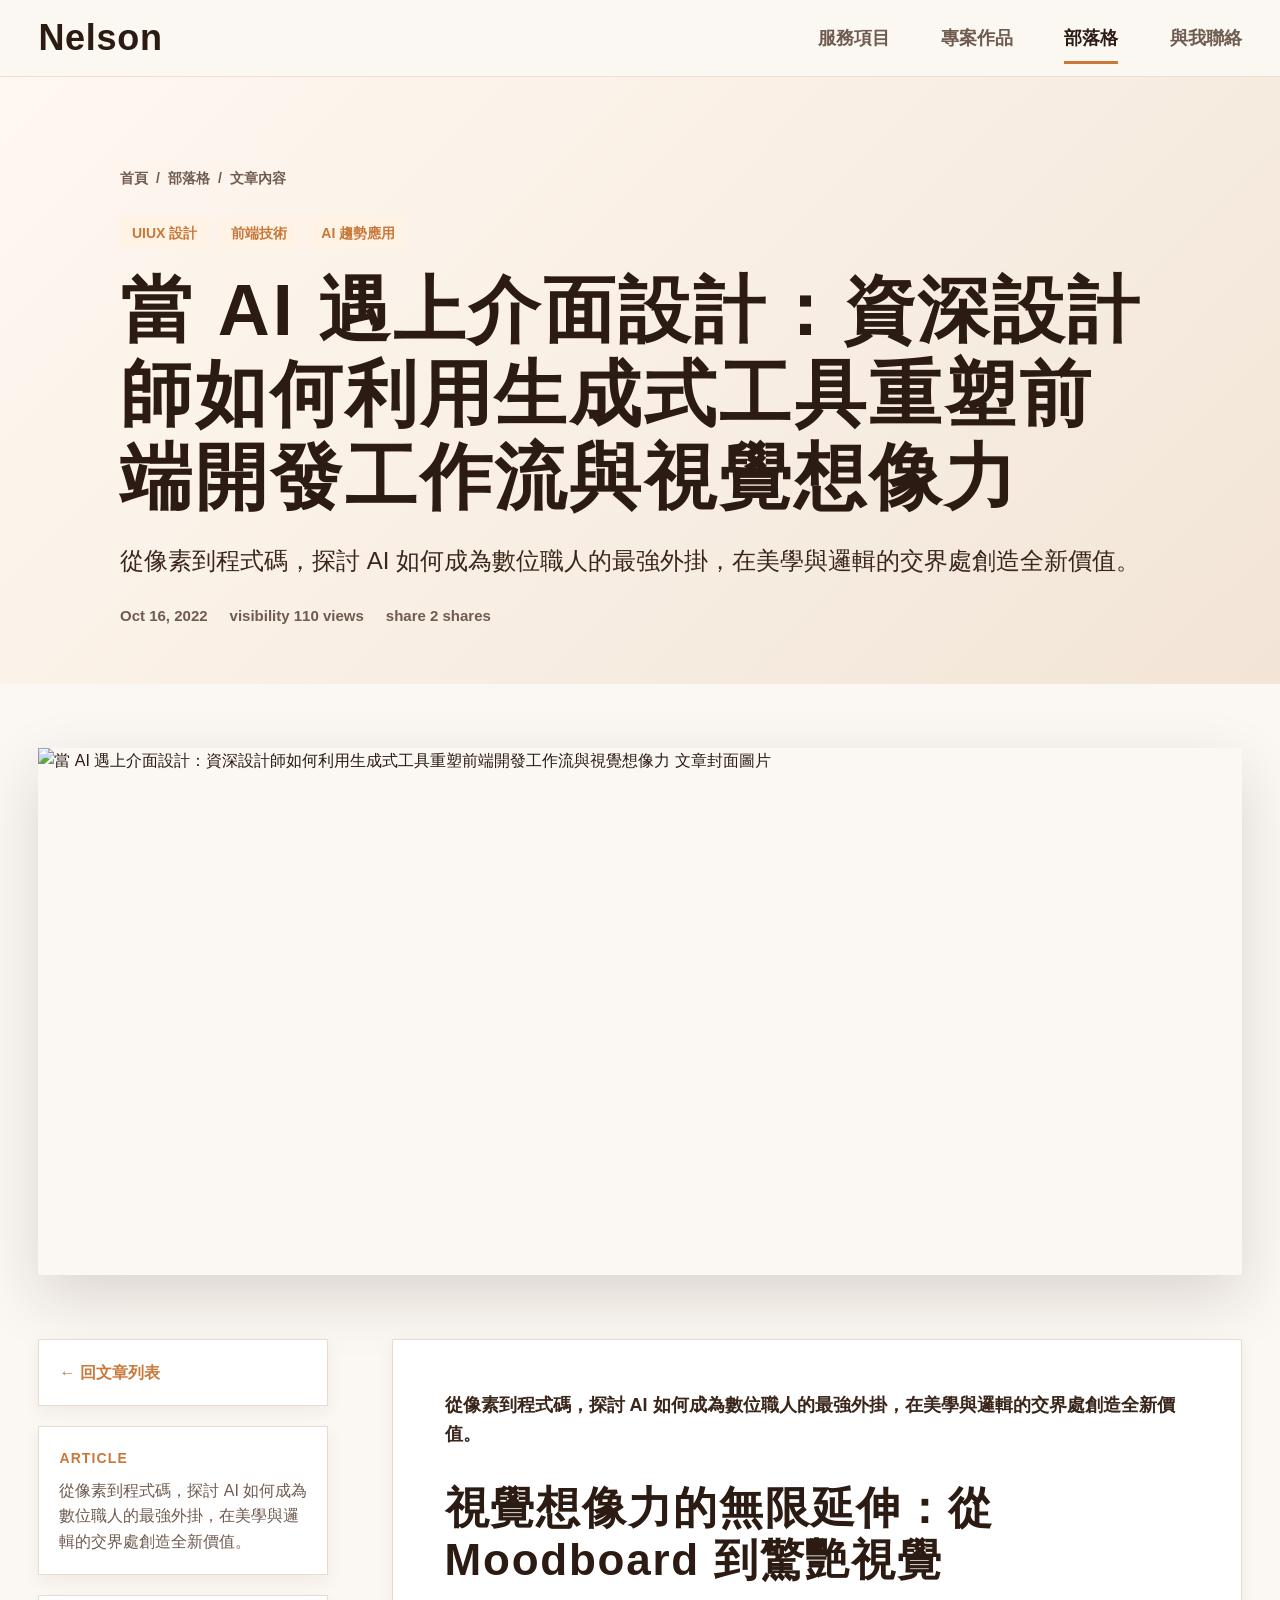
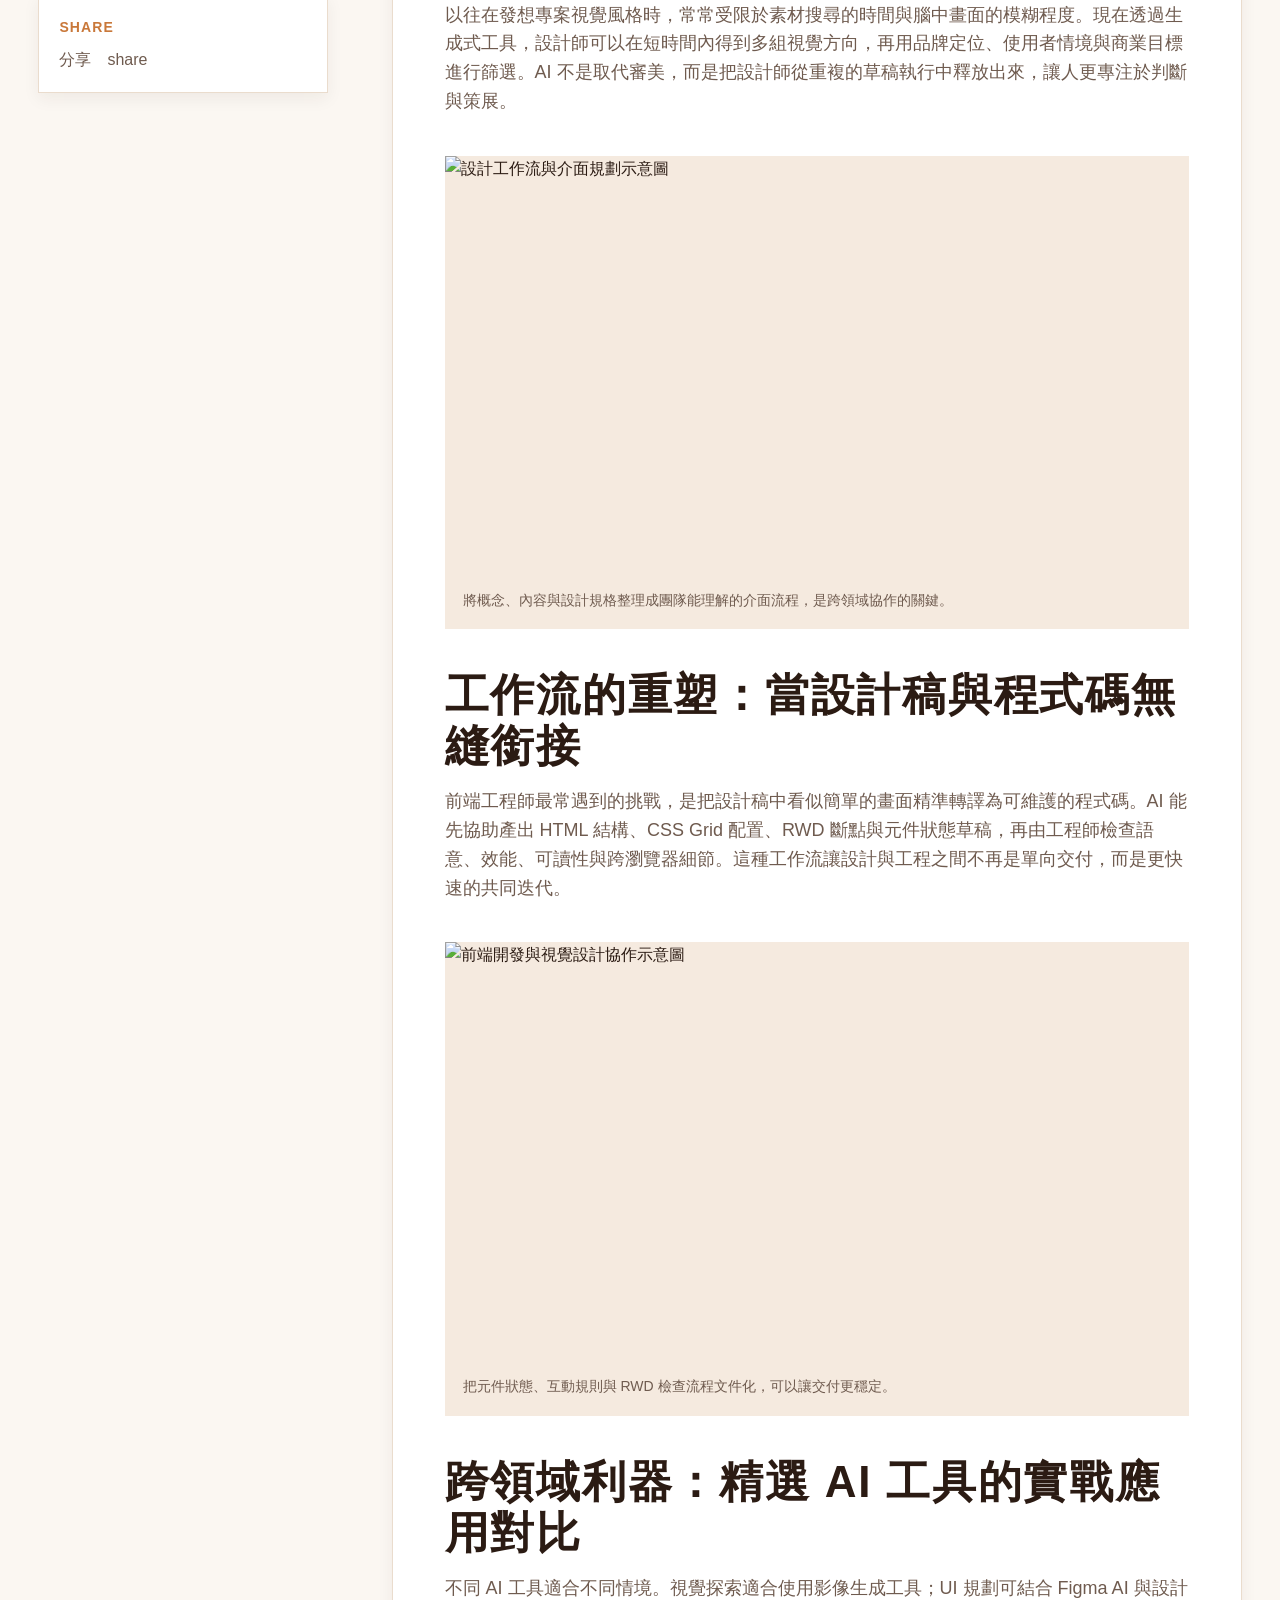
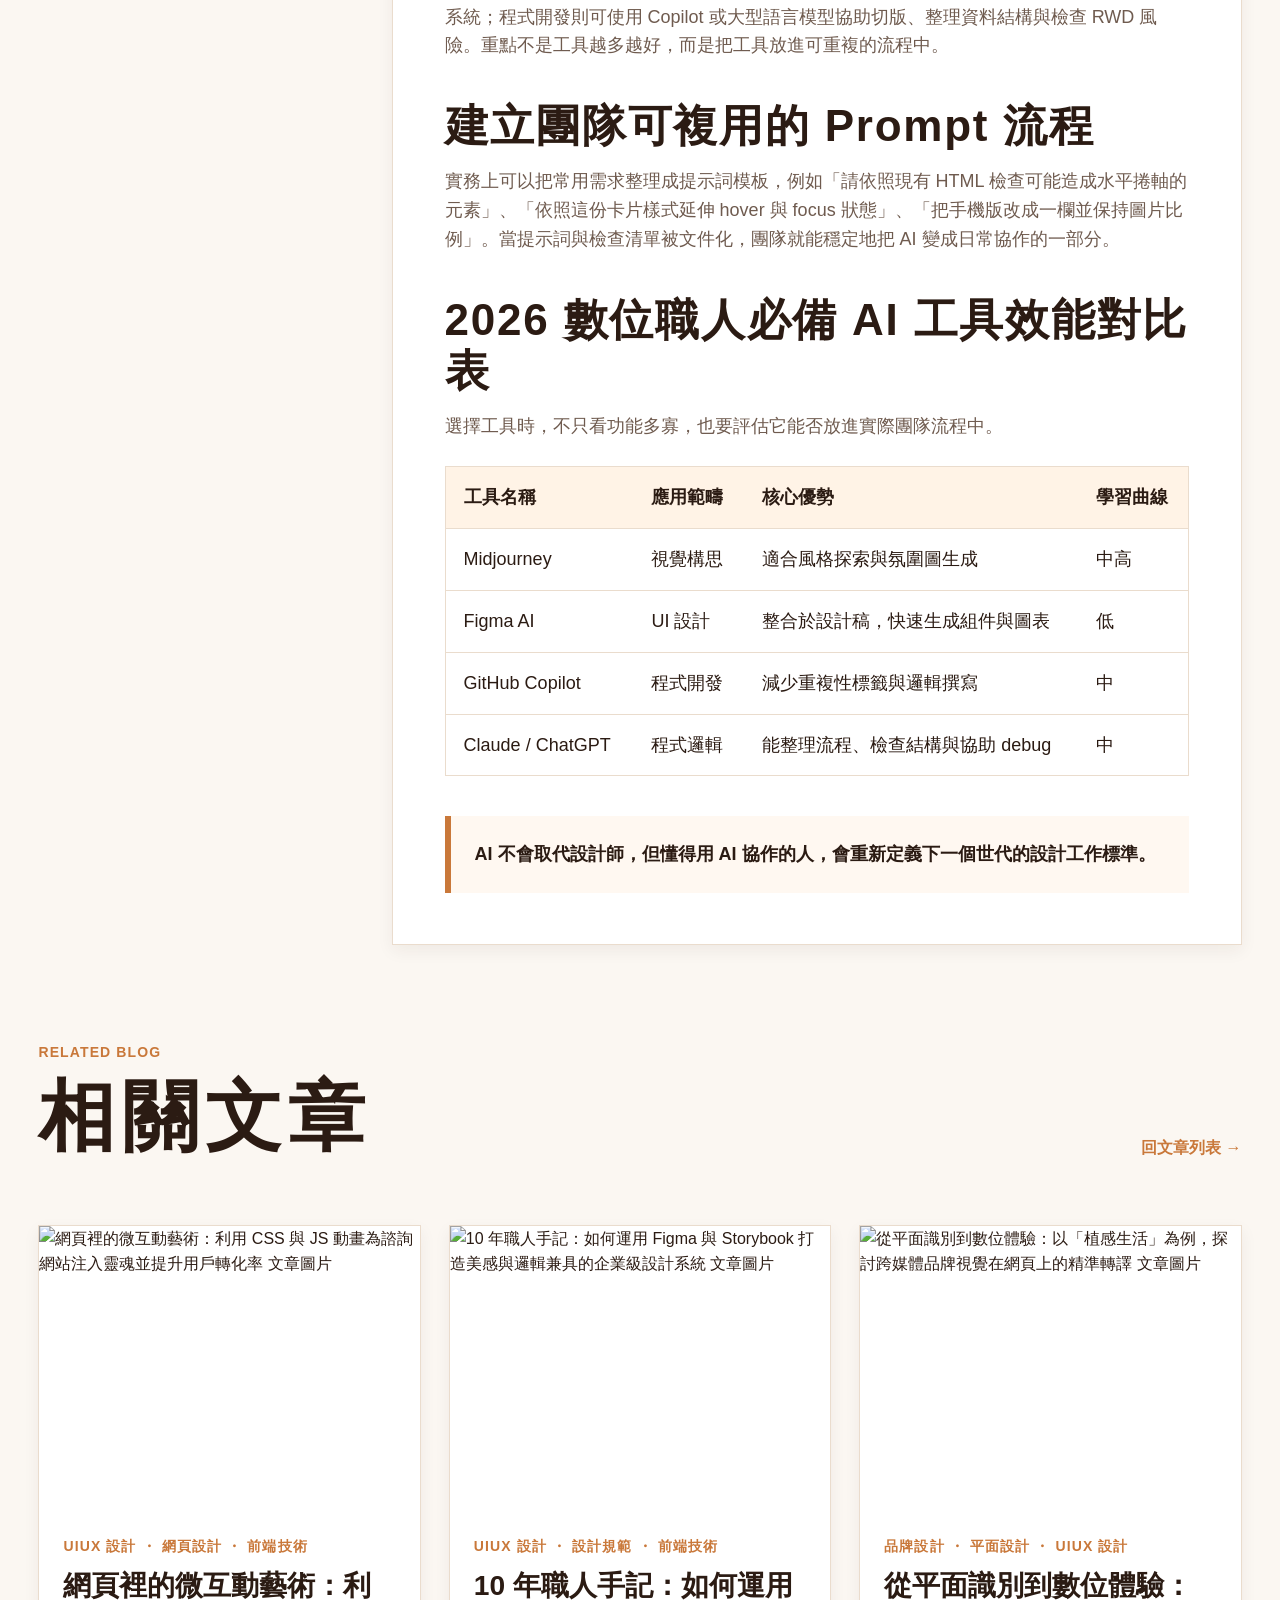
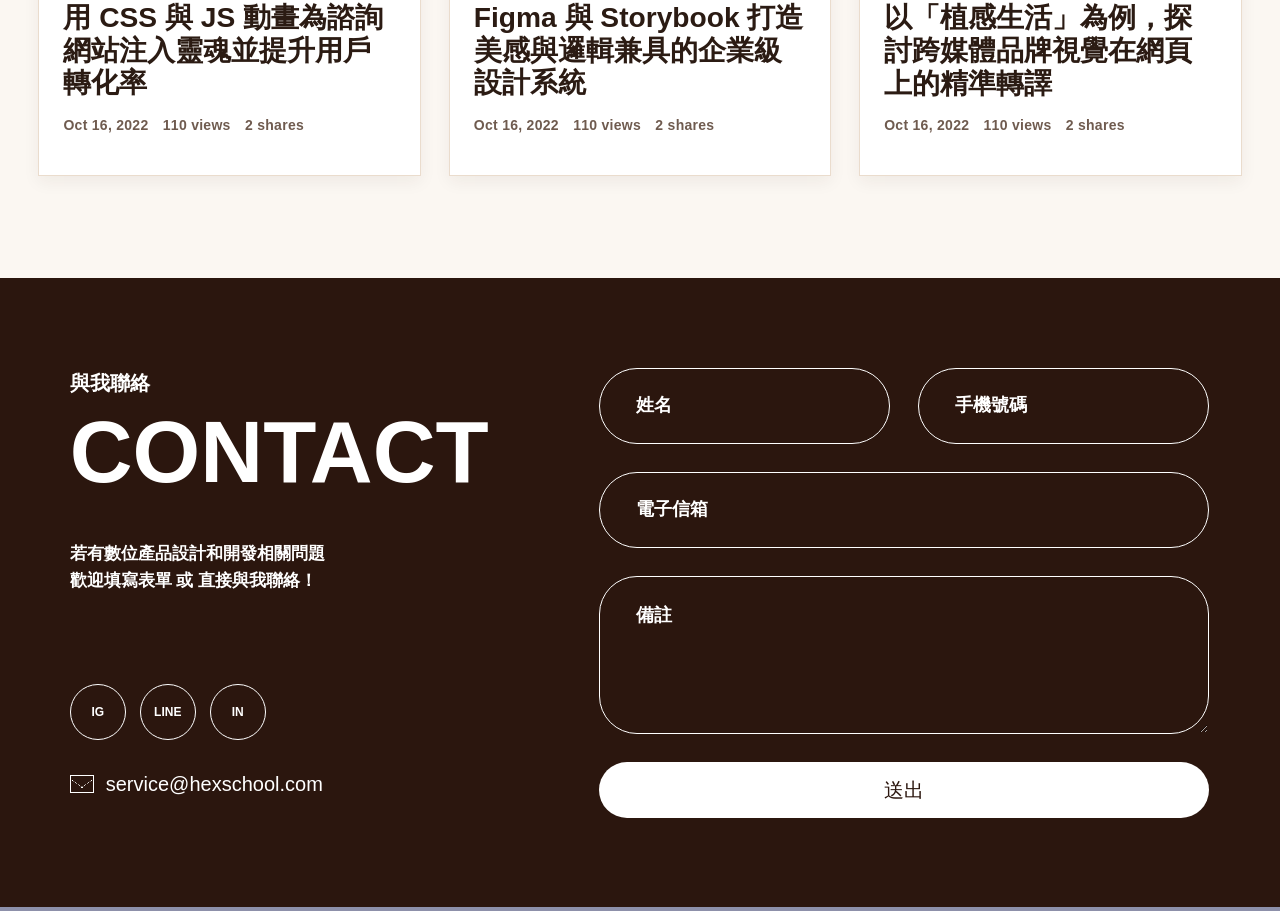
==== commit aef2fbfb: "更新聯絡表單的佈局與樣式，改善可讀性與一致性" ====
--- a/blog-ai-interface-design.html
+++ b/blog-ai-interface-design.html
@@ -159,26 +159,25 @@
   <footer id="contact" class="site-footer">
     <div class="container footer-inner">
       <div data-aos="fade-up">
-        <p class="eyebrow">CONTACT</p>
-        <h2>與我聯絡</h2>
-        <p>若有數位產品設計、前端切版或後端架構相關問題，歡迎填寫表單或直接與我聯絡！</p>
+        <p class="eyebrow">與我聯絡</p>
+        <h2>CONTACT</h2>
+        <p>若有數位產品設計和開發相關問題<br>歡迎填寫表單 或 直接與我聯絡！</p>
         <div class="social-links" aria-label="社群連結">
           <a href="#">IG</a>
           <a href="#">LINE</a>
           <a href="#">IN</a>
-          <a href="#">GH</a>
         </div>
         <a class="mail-link" href="mailto:service@hexschool.com">service@hexschool.com</a>
       </div>
       <form class="contact-form" data-aos="fade-up" data-aos-delay="120">
         <label for="blog-ai-interface-design-name">姓名</label>
-        <input id="blog-ai-interface-design-name" type="text" placeholder="請輸入姓名" required>
+        <input id="blog-ai-interface-design-name" type="text" placeholder="姓名" required>
         <label for="blog-ai-interface-design-phone">手機號碼</label>
-        <input id="blog-ai-interface-design-phone" type="tel" placeholder="請輸入手機號碼">
+        <input id="blog-ai-interface-design-phone" type="tel" placeholder="手機號碼">
         <label for="blog-ai-interface-design-email">電子信箱</label>
-        <input id="blog-ai-interface-design-email" type="email" placeholder="請輸入電子信箱" required>
+        <input id="blog-ai-interface-design-email" type="email" placeholder="電子信箱" required>
         <label for="blog-ai-interface-design-message">備註</label>
-        <textarea id="blog-ai-interface-design-message" rows="5" placeholder="請簡短描述你的需求" required></textarea>
+        <textarea id="blog-ai-interface-design-message" rows="5" placeholder="備註" required></textarea>
         <button class="btn btn-light" type="submit">送出</button>
       </form>
     </div>
--- a/css/style.css
+++ b/css/style.css
@@ -1,11 +1,3 @@
-
-/* 全站移除導圓角：避免任何卡片、按鈕、表單、圖片或第三方樣式產生圓角 */
-*,
-*::before,
-*::after {
-  border-radius: 0 !important;
-}
-
 :root {
   --color-bg: #fbf7f2;
   --color-bg-soft: #f5eadf;
@@ -23,10 +15,10 @@
   --shadow-sm: 0 12px 30px rgba(43, 27, 19, 0.1);
   --shadow-md: 0 22px 58px rgba(43, 27, 19, 0.15);
   --shadow-lg: 0 34px 90px rgba(43, 27, 19, 0.24);
-  --radius-sm: 0px;
-  --radius-md: 0px;
-  --radius-lg: 0px;
-  --radius-pill: 0px;
+  --radius-sm: 12px;
+  --radius-md: 20px;
+  --radius-lg: 32px;
+  --radius-pill: 999px;
   --container: 1376px;
   --section-y: clamp(72px, 8vw, 128px);
   --font-sans: "Noto Sans TC", "PingFang TC", "Microsoft JhengHei", "Helvetica Neue", Arial, sans-serif;
@@ -1095,7 +1087,7 @@
   margin-top: 30px;
   padding: 7px 8px 7px 36px;
   border: 1px solid rgba(255, 255, 255, 0.96);
-  border-radius: 999px !important;
+  border-radius: var(--radius-pill);
   background: transparent;
 }
 
@@ -1104,7 +1096,7 @@
   min-height: 58px;
   padding: 0;
   border: 0;
-  border-radius: 999px !important;
+  border-radius: var(--radius-pill);
   outline: 0;
   color: #fff;
   background: transparent;
@@ -1128,7 +1120,7 @@
   min-height: 58px;
   padding-inline: 28px;
   border: 0;
-  border-radius: 999px !important;
+  border-radius: var(--radius-pill);
   color: #5e554a;
   background: #fff;
   box-shadow: none;
@@ -1558,71 +1550,163 @@
 }
 
 .site-footer {
-  padding-block: clamp(64px, 8vw, 104px);
-  background: #241610;
+  padding-block: clamp(72px, 7vw, 92px);
+  border-bottom: 4px solid #8d90aa;
+  background: #2b160e;
   color: #fff;
 }
 
+.site-footer .eyebrow {
+  margin-bottom: 10px;
+  color: #fff;
+  font-size: clamp(18px, 1.6vw, 24px);
+  line-height: 1.5;
+  letter-spacing: 0;
+}
+
 .site-footer h2 {
+  margin-bottom: clamp(28px, 3.8vw, 46px);
   color: #fff;
-  font-size: clamp(36px, 5vw, 64px);
-  font-weight: 900;
+  font-size: clamp(64px, 6.8vw, 96px);
+  font-weight: 900;
+  line-height: 1;
+  letter-spacing: 0;
 }
 
 .site-footer p {
-  color: rgba(255, 255, 255, 0.78);
+  color: #fff;
+  font-size: clamp(17px, 1.25vw, 20px);
+  font-weight: 700;
+  line-height: 1.55;
 }
 
 .footer-inner {
   display: grid;
-  grid-template-columns: minmax(0, 0.8fr) minmax(280px, 1fr);
-  gap: clamp(32px, 6vw, 80px);
+  grid-template-columns: minmax(280px, 440px) minmax(0, 776px);
+  justify-content: space-between;
+  gap: clamp(48px, 7vw, 120px);
+  width: min(1460px, calc(100% - clamp(40px, 11vw, 196px)));
+  max-width: none;
+  margin-left: clamp(20px, 5.45vw, 98px);
+  margin-right: auto;
 }
 
 .social-links {
   display: flex;
   flex-wrap: wrap;
+  gap: 14px;
+  margin-top: clamp(72px, 7vw, 104px);
+  margin-bottom: 28px;
+}
+
+.social-links a {
+  display: grid;
+  width: 56px;
+  height: 56px;
+  place-items: center;
+  border: 1px solid #fff;
+  border-radius: 50%;
+  color: #fff;
+  font-size: 12px;
+  font-weight: 900;
+  line-height: 1;
+}
+
+.mail-link {
+  display: inline-flex;
+  align-items: center;
   gap: 12px;
-  margin-block: 24px;
-}
-
-.social-links a {
-  display: grid;
-  width: 44px;
-  height: 44px;
-  place-items: center;
-  border: 1px solid rgba(255, 255, 255, 0.28);
-  border-radius: 0;
-  font-weight: 900;
-}
-
-.mail-link {
-  color: var(--color-accent-2);
-  font-weight: 900;
+  color: #fff;
+  font-size: 20px;
+  font-weight: 500;
+}
+
+.mail-link::before {
+  display: block;
+  width: 22px;
+  height: 16px;
+  border: 1px solid currentColor;
+  background:
+    linear-gradient(35deg, transparent 48%, currentColor 50%, transparent 52%) left 1px top 0 / 50% 100% no-repeat,
+    linear-gradient(-35deg, transparent 48%, currentColor 50%, transparent 52%) right 1px top 0 / 50% 100% no-repeat;
+  content: "";
 }
 
 .contact-form {
   display: grid;
-  min-width: 0;
-  gap: 12px;
-  padding: clamp(22px, 4vw, 36px);
-  border-radius: 0;
-  background: rgba(255, 255, 255, 0.08);
+  grid-template-columns: repeat(2, minmax(0, 1fr));
+  min-width: 0;
+  gap: 28px;
+  padding: 0;
+  background: transparent;
 }
 
 .contact-form label {
-  font-weight: 900;
+  position: absolute;
+  width: 1px;
+  height: 1px;
+  padding: 0;
+  margin: -1px;
+  overflow: hidden;
+  clip: rect(0, 0, 0, 0);
+  white-space: nowrap;
+  border: 0;
 }
 
 .contact-form input,
 .contact-form textarea {
   width: 100%;
   min-width: 0;
-  padding: 14px 16px;
-  border: 1px solid rgba(255, 255, 255, 0.18);
-  border-radius: 0;
-  background: rgba(255, 255, 255, 0.92);
-  color: var(--color-primary);
+  border: 1px solid #fff;
+  background: transparent;
+  color: #fff;
+  font-size: 18px;
+  font-weight: 700;
+  outline: 0;
+}
+
+.contact-form input {
+  height: 76px;
+  min-height: 76px;
+  padding: 0 36px;
+  border-radius: var(--radius-pill);
+}
+
+.contact-form input::placeholder,
+.contact-form textarea::placeholder {
+  color: #fff;
+  opacity: 1;
+}
+
+.contact-form input:focus,
+.contact-form textarea:focus {
+  border-color: #fff;
+  box-shadow: 0 0 0 3px rgba(255, 255, 255, 0.22);
+}
+
+.contact-form input[type="email"],
+.contact-form textarea,
+.contact-form button {
+  grid-column: 1 / -1;
+}
+
+.contact-form textarea {
+  height: 158px;
+  min-height: 158px;
+  padding: 24px 36px;
+  border-radius: 38px;
+  resize: vertical;
+}
+
+.contact-form .btn-light {
+  height: 56px;
+  min-height: 56px;
+  padding: 0 24px;
+  border-radius: var(--radius-pill);
+  color: #2b160e;
+  font-size: 20px;
+  font-weight: 400;
+  background: #fff;
 }
 
 .float-y {
@@ -1873,6 +1957,11 @@
     text-align: left;
   }
 
+  .footer-inner {
+    width: min(100%, calc(100% - 40px));
+    margin-inline: auto;
+  }
+
   .service-grid,
   .project-grid,
   .case-grid,
@@ -1971,6 +2060,10 @@
     top: 10px;
     right: 10px;
   }
+
+  .contact-form {
+    grid-template-columns: 1fr;
+  }
 }
 
 @media (max-width: 520px) {
@@ -2040,11 +2133,40 @@
     width: 100%;
   }
 
+  .site-footer h2 {
+    font-size: clamp(52px, 15vw, 72px);
+  }
+
+  .social-links {
+    margin-top: 48px;
+  }
+
+  .mail-link {
+    font-size: 16px;
+  }
+
+  .contact-form {
+    gap: 18px;
+  }
+
+  .contact-form input {
+    height: 60px;
+    min-height: 60px;
+    padding-inline: 24px;
+  }
+
+  .contact-form textarea {
+    height: 140px;
+    min-height: 140px;
+    padding: 20px 24px;
+    border-radius: 30px;
+  }
+
   .subscription .inline-form {
     display: grid;
     min-height: 0;
     padding: 10px;
-    border-radius: 28px !important;
+    border-radius: 28px;
   }
 
   .subscription .inline-form input {
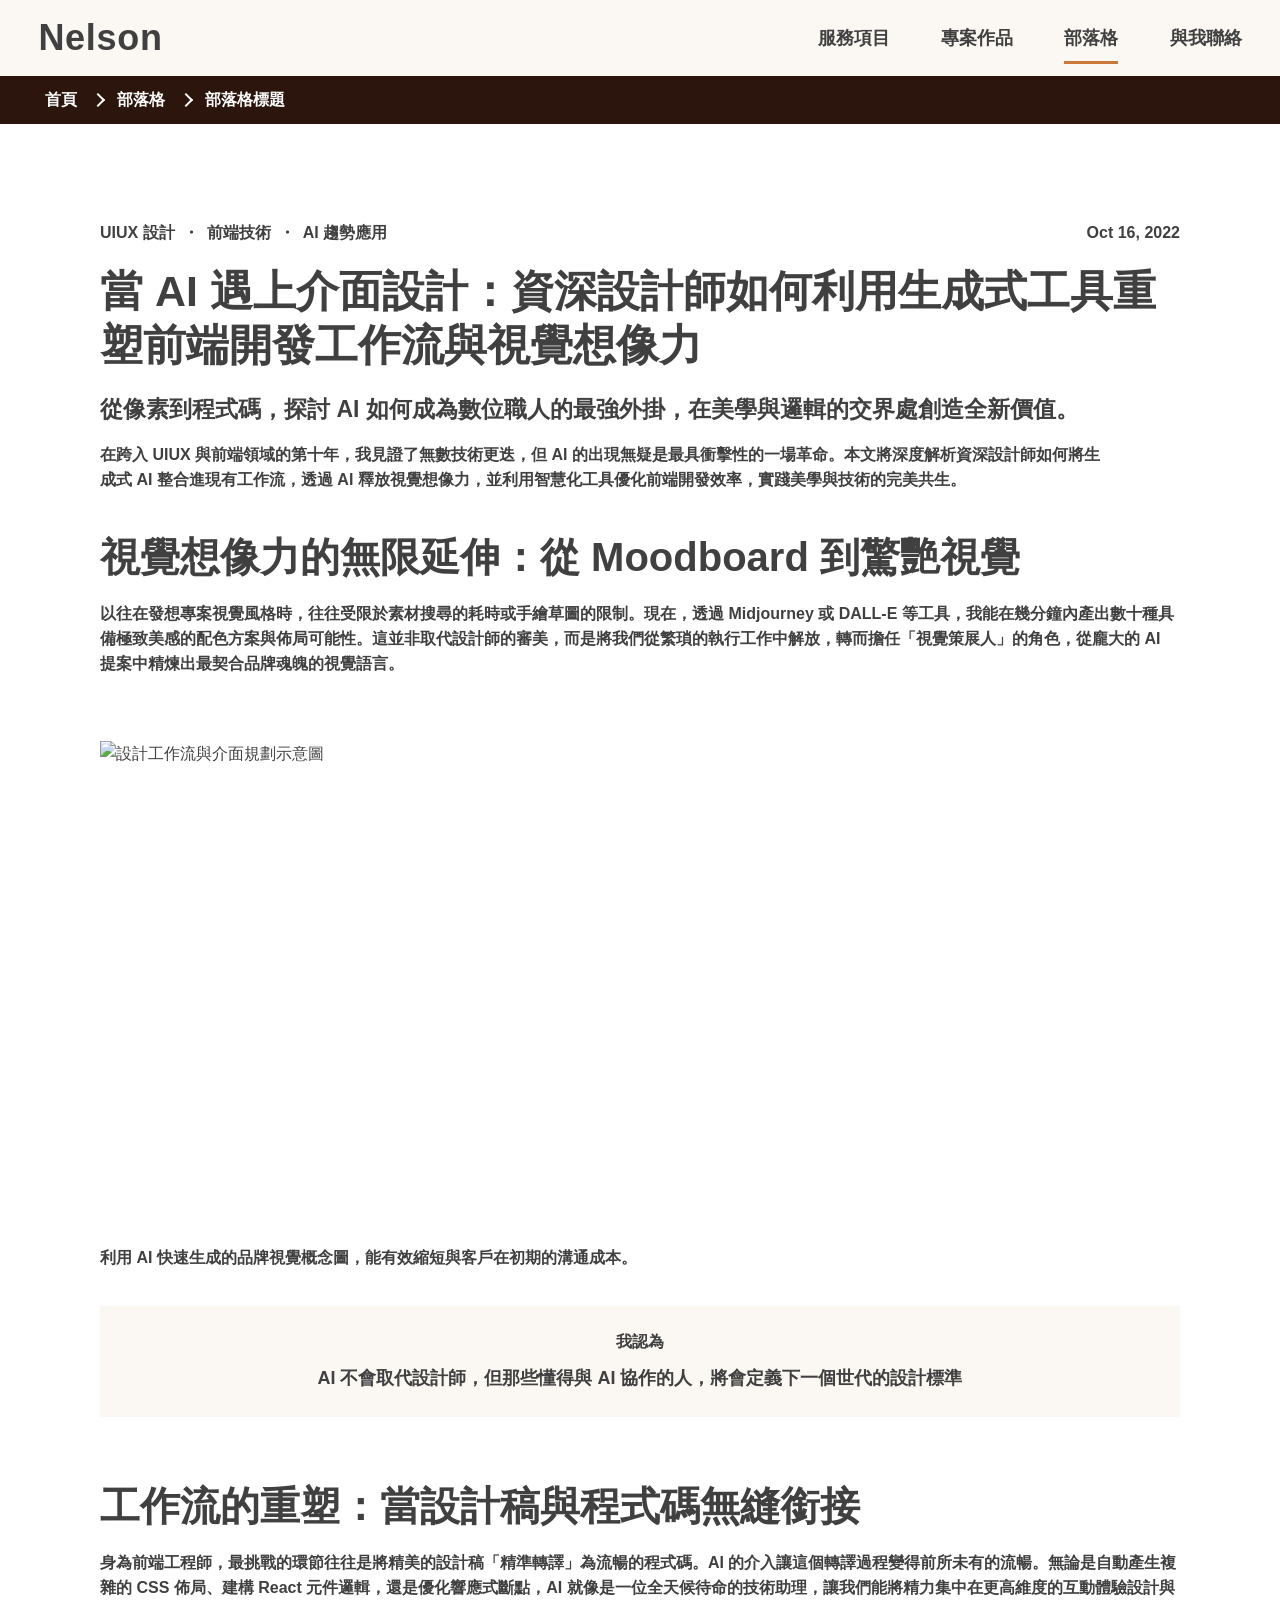
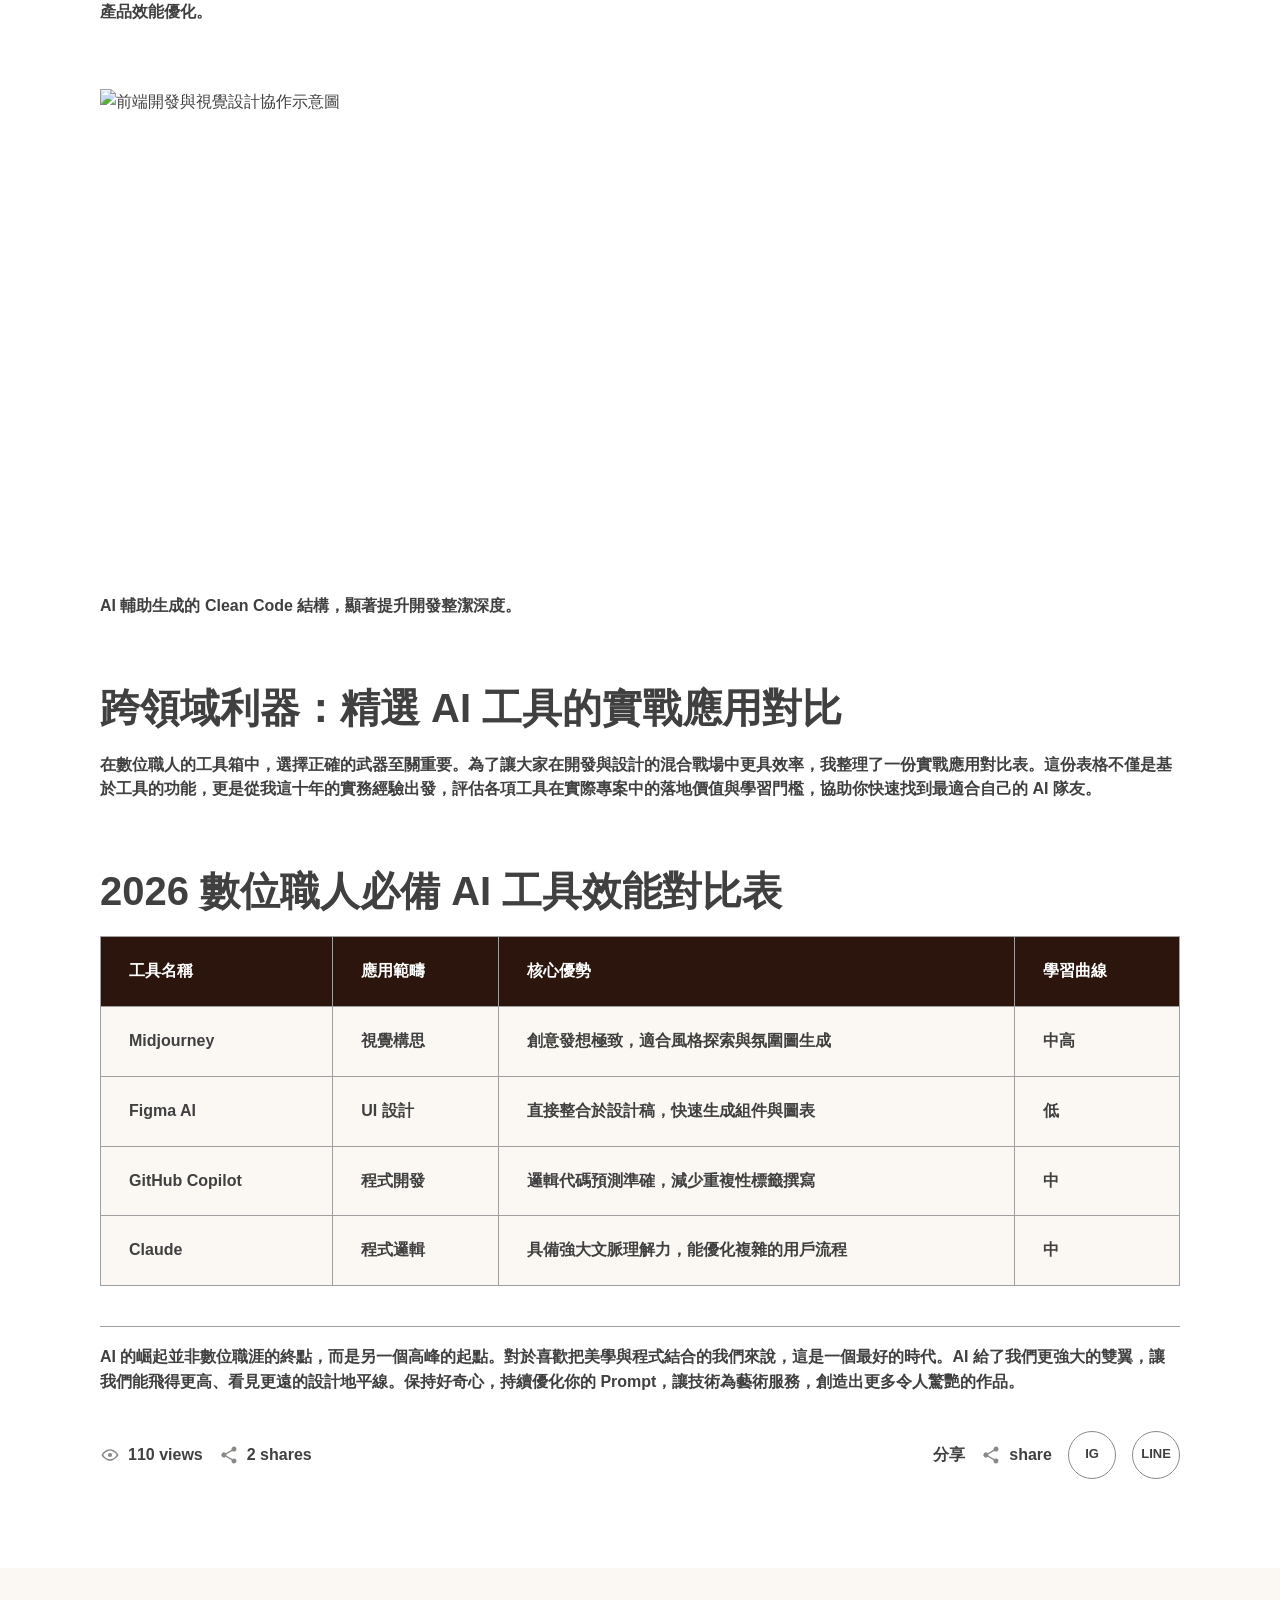
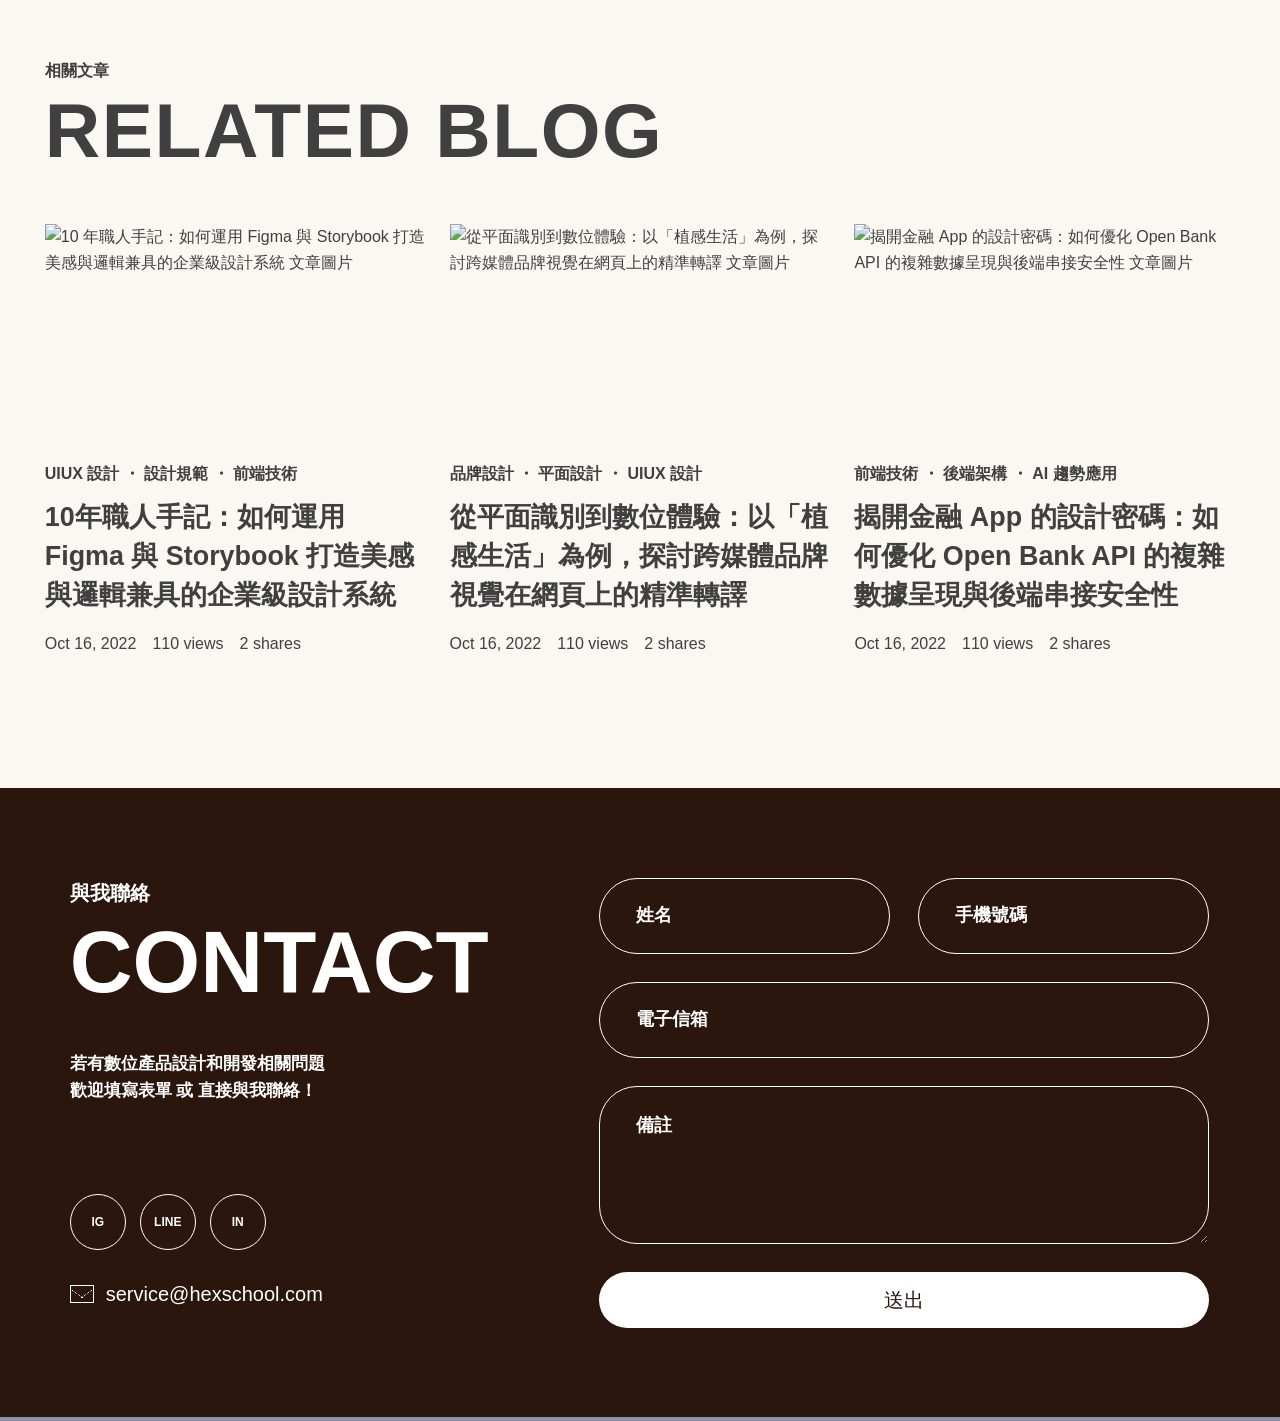
==== commit cf3b29f1: "重構文章範本與樣式，改善版面配置與閱讀性 - 更新文章頁面的 HTML 結構，加入麵包屑導覽並強化頁首區塊。 - 移除不必要的元素，並整合文章中繼資訊以提升清晰度。 - 新增文章詳情範本的 CSS 樣" ====
--- a/blog-ai-interface-design.html
+++ b/blog-ai-interface-design.html
@@ -9,7 +9,7 @@
   <link rel="stylesheet" href="https://unpkg.com/aos@2.3.4/dist/aos.css">
   <link rel="stylesheet" href="./css/style.css">
 </head>
-<body>
+<body class="article-detail-template">
   <header class="site-header">
     <div class="container header-inner">
       <a class="logo" href="./index.html" aria-label="回首頁">Nelson</a>
@@ -29,93 +29,87 @@
 
   <main>
     <article class="article-page">
+      <div class="breadcrumb-bar">
+        <div class="container">
+          <nav class="breadcrumb" aria-label="麵包屑">
+            <a href="./index.html">首頁</a>
+            <span aria-hidden="true"></span>
+            <a href="./blog.html">部落格</a>
+            <span aria-hidden="true"></span>
+            <span>部落格標題</span>
+          </nav>
+        </div>
+      </div>
+
       <header class="article-hero" data-aos="fade-up">
         <div class="container article-hero__inner">
-          <nav class="breadcrumb" aria-label="麵包屑">
-            <a href="./index.html">首頁</a>
-            <span>/</span>
-            <a href="./blog.html">部落格</a>
-            <span>/</span>
-            <span>文章內容</span>
-          </nav>
+          <div class="article-kicker">
           <ul class="article-tags" aria-label="文章標籤"><li>UIUX 設計</li><li>前端技術</li><li>AI 趨勢應用</li></ul>
+            <time datetime="2022-10-16">Oct 16, 2022</time>
+          </div>
           <h1>當 AI 遇上介面設計：資深設計師如何利用生成式工具重塑前端開發工作流與視覺想像力</h1>
           <p class="lead">從像素到程式碼，探討 AI 如何成為數位職人的最強外掛，在美學與邏輯的交界處創造全新價值。</p>
-          <div class="blog-meta article-meta">
-            <span>Oct 16, 2022</span>
-            <span>visibility 110 views</span>
-            <span>share 2 shares</span>
-          </div>
+          <p>在跨入 UIUX 與前端領域的第十年，我見證了無數技術更迭，但 AI 的出現無疑是最具衝擊性的一場革命。本文將深度解析資深設計師如何將生成式 AI 整合進現有工作流，透過 AI 釋放視覺想像力，並利用智慧化工具優化前端開發效率，實踐美學與技術的完美共生。</p>
         </div>
       </header>
 
       <div class="container article-container">
-        <figure class="article-cover" data-aos="fade-up">
-          <img src="https://raw.githubusercontent.com/hexschool/2022-web-layout-training/main/2026-web-camp/blog_4.png" alt="當 AI 遇上介面設計：資深設計師如何利用生成式工具重塑前端開發工作流與視覺想像力 文章封面圖片">
-        </figure>
-
-        <div class="article-layout">
-          <aside class="article-sidebar" data-aos="fade-up">
-            <a class="back-link" href="./blog.html">← 回文章列表</a>
-            <div class="article-toc">
-              <p class="eyebrow">ARTICLE</p>
-              <p>從像素到程式碼，探討 AI 如何成為數位職人的最強外掛，在美學與邏輯的交界處創造全新價值。</p>
-            </div>
-            <div class="article-share">
-              <p class="eyebrow">SHARE</p>
-              <p>分享　share</p>
-            </div>
-          </aside>
-
-          <div class="article-content" data-aos="fade-up" data-aos-delay="120">
-            <p class="lead">從像素到程式碼，探討 AI 如何成為數位職人的最強外掛，在美學與邏輯的交界處創造全新價值。</p>
+          <div class="article-content article-body" data-aos="fade-up" data-aos-delay="120">
               <section>
                 <h2>視覺想像力的無限延伸：從 Moodboard 到驚艷視覺</h2>
-                <p>以往在發想專案視覺風格時，常常受限於素材搜尋的時間與腦中畫面的模糊程度。現在透過生成式工具，設計師可以在短時間內得到多組視覺方向，再用品牌定位、使用者情境與商業目標進行篩選。AI 不是取代審美，而是把設計師從重複的草稿執行中釋放出來，讓人更專注於判斷與策展。</p>
+                <p>以往在發想專案視覺風格時，往往受限於素材搜尋的耗時或手繪草圖的限制。現在，透過 Midjourney 或 DALL-E 等工具，我能在幾分鐘內產出數十種具備極致美感的配色方案與佈局可能性。這並非取代設計師的審美，而是將我們從繁瑣的執行工作中解放，轉而擔任「視覺策展人」的角色，從龐大的 AI 提案中精煉出最契合品牌魂魄的視覺語言。</p>
               </section>
               <figure class="article-inline-image">
                 <img src="https://raw.githubusercontent.com/hexschool/2022-web-layout-training/main/2026-web-camp/blog_content_1.png" alt="設計工作流與介面規劃示意圖">
-                <figcaption>將概念、內容與設計規格整理成團隊能理解的介面流程，是跨領域協作的關鍵。</figcaption>
+                <figcaption>利用 AI 快速生成的品牌視覺概念圖，能有效縮短與客戶在初期的溝通成本。</figcaption>
               </figure>
+              <blockquote>
+                <p>AI 不會取代設計師，但那些懂得與 AI 協作的人，將會定義下一個世代的設計標準</p>
+              </blockquote>
               <section>
                 <h2>工作流的重塑：當設計稿與程式碼無縫銜接</h2>
-                <p>前端工程師最常遇到的挑戰，是把設計稿中看似簡單的畫面精準轉譯為可維護的程式碼。AI 能先協助產出 HTML 結構、CSS Grid 配置、RWD 斷點與元件狀態草稿，再由工程師檢查語意、效能、可讀性與跨瀏覽器細節。這種工作流讓設計與工程之間不再是單向交付，而是更快速的共同迭代。</p>
+                <p>身為前端工程師，最挑戰的環節往往是將精美的設計稿「精準轉譯」為流暢的程式碼。AI 的介入讓這個轉譯過程變得前所未有的流暢。無論是自動產生複雜的 CSS 佈局、建構 React 元件邏輯，還是優化響應式斷點，AI 就像是一位全天候待命的技術助理，讓我們能將精力集中在更高維度的互動體驗設計與產品效能優化。</p>
               </section>
               <figure class="article-inline-image">
                 <img src="https://raw.githubusercontent.com/hexschool/2022-web-layout-training/main/2026-web-camp/blog_content_2.png" alt="前端開發與視覺設計協作示意圖">
-                <figcaption>把元件狀態、互動規則與 RWD 檢查流程文件化，可以讓交付更穩定。</figcaption>
+                <figcaption>AI 輔助生成的 Clean Code 結構，顯著提升開發整潔深度。</figcaption>
               </figure>
               <section>
                 <h2>跨領域利器：精選 AI 工具的實戰應用對比</h2>
-                <p>不同 AI 工具適合不同情境。視覺探索適合使用影像生成工具；UI 規劃可結合 Figma AI 與設計系統；程式開發則可使用 Copilot 或大型語言模型協助切版、整理資料結構與檢查 RWD 風險。重點不是工具越多越好，而是把工具放進可重複的流程中。</p>
-              </section>
-              <section>
-                <h2>建立團隊可複用的 Prompt 流程</h2>
-                <p>實務上可以把常用需求整理成提示詞模板，例如「請依照現有 HTML 檢查可能造成水平捲軸的元素」、「依照這份卡片樣式延伸 hover 與 focus 狀態」、「把手機版改成一欄並保持圖片比例」。當提示詞與檢查清單被文件化，團隊就能穩定地把 AI 變成日常協作的一部分。</p>
+                <p>在數位職人的工具箱中，選擇正確的武器至關重要。為了讓大家在開發與設計的混合戰場中更具效率，我整理了一份實戰應用對比表。這份表格不僅是基於工具的功能，更是從我這十年的實務經驗出發，評估各項工具在實際專案中的落地價值與學習門檻，協助你快速找到最適合自己的 AI 隊友。</p>
               </section>
 
               <section>
                 <h2>2026 數位職人必備 AI 工具效能對比表</h2>
-                <p>選擇工具時，不只看功能多寡，也要評估它能否放進實際團隊流程中。</p>
                 <div class="article-table-wrap">
                   <table>
                     <thead>
                       <tr><th>工具名稱</th><th>應用範疇</th><th>核心優勢</th><th>學習曲線</th></tr>
                     </thead>
                     <tbody>
-                      <tr><td>Midjourney</td><td>視覺構思</td><td>適合風格探索與氛圍圖生成</td><td>中高</td></tr>
-                      <tr><td>Figma AI</td><td>UI 設計</td><td>整合於設計稿，快速生成組件與圖表</td><td>低</td></tr>
-                      <tr><td>GitHub Copilot</td><td>程式開發</td><td>減少重複性標籤與邏輯撰寫</td><td>中</td></tr>
-                      <tr><td>Claude / ChatGPT</td><td>程式邏輯</td><td>能整理流程、檢查結構與協助 debug</td><td>中</td></tr>
+                      <tr><td>Midjourney</td><td>視覺構思</td><td>創意發想極致，適合風格探索與氛圍圖生成</td><td>中高</td></tr>
+                      <tr><td>Figma AI</td><td>UI 設計</td><td>直接整合於設計稿，快速生成組件與圖表</td><td>低</td></tr>
+                      <tr><td>GitHub Copilot</td><td>程式開發</td><td>邏輯代碼預測準確，減少重複性標籤撰寫</td><td>中</td></tr>
+                      <tr><td>Claude</td><td>程式邏輯</td><td>具備強大文脈理解力，能優化複雜的用戶流程</td><td>中</td></tr>
                     </tbody>
                   </table>
                 </div>
               </section>
-            <blockquote>
-              <p>AI 不會取代設計師，但懂得用 AI 協作的人，會重新定義下一個世代的設計工作標準。</p>
-            </blockquote>
+            <hr>
+            <p>AI 的崛起並非數位職涯的終點，而是另一個高峰的起點。對於喜歡把美學與程式結合的我們來說，這是一個最好的時代。AI 給了我們更強大的雙翼，讓我們能飛得更高、看見更遠的設計地平線。保持好奇心，持續優化你的 Prompt，讓技術為藝術服務，創造出更多令人驚艷的作品。</p>
+            <footer class="article-footer-actions" aria-label="文章互動資訊">
+              <div class="article-stats">
+                <span>110 views</span>
+                <span>2 shares</span>
+              </div>
+              <div class="article-share-actions">
+                <span>分享</span>
+                <a href="#" aria-label="分享文章">share</a>
+                <a href="#" aria-label="分享到 Instagram">IG</a>
+                <a href="#" aria-label="分享到 Line">LINE</a>
+              </div>
+            </footer>
           </div>
-        </div>
       </div>
     </article>
 
@@ -123,31 +117,30 @@
       <div class="container">
         <div class="section-heading section-heading--split">
           <div>
-            <p class="eyebrow">RELATED BLOG</p>
-            <h2 id="related-title">相關文章</h2>
+            <p class="eyebrow">相關文章</p>
+            <h2 id="related-title">RELATED BLOG</h2>
           </div>
-          <a class="text-link" href="./blog.html">回文章列表 →</a>
         </div>
         <div class="blog-grid blog-grid--preview">
-          <a class="blog-card" href="./blog-micro-interactions.html" data-aos="fade-up">
-            <img src="https://raw.githubusercontent.com/hexschool/2022-web-layout-training/main/2026-web-camp/blog_1.png" alt="網頁裡的微互動藝術：利用 CSS 與 JS 動畫為諮詢網站注入靈魂並提升用戶轉化率 文章圖片">
-            <div class="blog-card__body">
-              <p class="tagline">UIUX 設計 ・ 網頁設計 ・ 前端技術</p>
-              <h3>網頁裡的微互動藝術：利用 CSS 與 JS 動畫為諮詢網站注入靈魂並提升用戶轉化率</h3>
-              <p class="meta">Oct 16, 2022　110 views　2 shares</p>
-            </div>
-          </a>          <a class="blog-card" href="./blog-figma-storybook.html" data-aos="fade-up" data-aos-delay="80">
+          <a class="blog-card" href="./blog-figma-storybook.html" data-aos="fade-up">
             <img src="https://raw.githubusercontent.com/hexschool/2022-web-layout-training/main/2026-web-camp/blog_2.png" alt="10 年職人手記：如何運用 Figma 與 Storybook 打造美感與邏輯兼具的企業級設計系統 文章圖片">
             <div class="blog-card__body">
               <p class="tagline">UIUX 設計 ・ 設計規範 ・ 前端技術</p>
-              <h3>10 年職人手記：如何運用 Figma 與 Storybook 打造美感與邏輯兼具的企業級設計系統</h3>
+              <h3>10年職人手記：如何運用 Figma 與 Storybook 打造美感與邏輯兼具的企業級設計系統</h3>
               <p class="meta">Oct 16, 2022　110 views　2 shares</p>
             </div>
-          </a>          <a class="blog-card" href="./blog-brand-visual.html" data-aos="fade-up" data-aos-delay="160">
+          </a>          <a class="blog-card" href="./blog-brand-visual.html" data-aos="fade-up" data-aos-delay="80">
             <img src="https://raw.githubusercontent.com/hexschool/2022-web-layout-training/main/2026-web-camp/blog_3.png" alt="從平面識別到數位體驗：以「植感生活」為例，探討跨媒體品牌視覺在網頁上的精準轉譯 文章圖片">
             <div class="blog-card__body">
               <p class="tagline">品牌設計 ・ 平面設計 ・ UIUX 設計</p>
               <h3>從平面識別到數位體驗：以「植感生活」為例，探討跨媒體品牌視覺在網頁上的精準轉譯</h3>
+              <p class="meta">Oct 16, 2022　110 views　2 shares</p>
+            </div>
+          </a>          <a class="blog-card" href="./blog-fintech-api.html" data-aos="fade-up" data-aos-delay="160">
+            <img src="https://raw.githubusercontent.com/hexschool/2022-web-layout-training/main/2026-web-camp/blog_5.png" alt="揭開金融 App 的設計密碼：如何優化 Open Bank API 的複雜數據呈現與後端串接安全性 文章圖片">
+            <div class="blog-card__body">
+              <p class="tagline">前端技術 ・ 後端架構 ・ AI 趨勢應用</p>
+              <h3>揭開金融 App 的設計密碼：如何優化 Open Bank API 的複雜數據呈現與後端串接安全性</h3>
               <p class="meta">Oct 16, 2022　110 views　2 shares</p>
             </div>
           </a>
--- a/css/style.css
+++ b/css/style.css
@@ -478,38 +478,87 @@
 .hero-buttons {
   position: relative;
   z-index: 6;
+  gap: 24px;
+}
+
+.hero-buttons .btn {
+  min-width: 122px;
+  min-height: 52px;
+  padding: 13px 24px;
+  border-radius: var(--radius-pill);
+  font-size: 18px;
+  line-height: 1.35;
+}
+
+.hero-buttons .btn-primary {
+  background: #404040;
+}
+
+.hero-buttons .btn-primary:hover,
+.hero-buttons .btn-primary:focus-visible {
+  background: #2b2b2b;
+}
+
+.hero-buttons .btn-outline {
+  border-color: #404040;
+  color: #404040;
+  background: var(--color-bg);
 }
 
 
 .page-title {
+  position: relative;
+  display: grid;
+  min-height: clamp(300px, 25vw, 400px);
+  place-items: center;
   padding-block: clamp(56px, 7vw, 108px) clamp(32px, 5vw, 56px);
-  border-bottom: 1px solid rgba(234, 220, 205, 0.75);
+  border-bottom: 4px solid #9b5cff;
   background:
-    linear-gradient(120deg, rgba(255, 250, 245, 0.88), rgba(245, 234, 223, 0.72)),
-    radial-gradient(circle at 80% 24%, rgba(231, 167, 104, 0.22), transparent 28vw);
+    linear-gradient(90deg, rgba(7, 80, 104, 0.82) 0%, rgba(7, 80, 104, 0.74) 42%, rgba(43, 43, 43, 0.62) 100%),
+    url("https://raw.githubusercontent.com/hexschool/2022-web-layout-training/main/2026-web-camp/blog_banner.png") center / cover no-repeat;
+  text-align: center;
+  isolation: isolate;
+}
+
+.page-title::after {
+  position: absolute;
+  inset: auto 0 -34px;
+  z-index: 0;
+  color: rgba(255, 255, 255, 0.18);
+  font-size: clamp(118px, 19vw, 236px);
+  font-weight: 900;
+  line-height: 0.72;
+  letter-spacing: 0;
+  text-align: center;
+  content: "BLOG";
+  pointer-events: none;
+}
+
+.page-title .container {
+  position: relative;
+  z-index: 1;
+  width: min(100%, calc(100% - clamp(32px, 6vw, 96px)));
 }
 
 .page-title__en {
-  margin-bottom: 12px;
-  color: var(--color-accent);
-  font-size: clamp(44px, 8vw, 104px);
-  font-weight: 900;
-  line-height: 0.95;
-  letter-spacing: 0.1em;
+  margin-bottom: 16px;
+  color: #fff;
+  font-size: clamp(56px, 6vw, 88px);
+  font-weight: 900;
+  line-height: 1;
+  letter-spacing: 0;
 }
 
 .page-title h1 {
-  margin-bottom: 6px;
-  font-size: clamp(36px, 5vw, 64px);
-  font-weight: 900;
-  letter-spacing: 0.08em;
+  margin-bottom: 0;
+  color: #fff;
+  font-size: clamp(34px, 3.2vw, 48px);
+  font-weight: 900;
+  letter-spacing: 0;
 }
 
 .page-title__label {
-  margin-bottom: 0;
-  color: var(--color-muted-2);
-  font-weight: 900;
-  letter-spacing: 0.26em;
+  display: none;
 }
 
 .page-hero {
@@ -618,6 +667,123 @@
   transform: rotate(8deg);
 }
 
+.home-services {
+  padding-block: clamp(80px, 8vw, 128px);
+  background: #2b160e;
+}
+
+.home-services .container {
+  width: min(1376px, calc(100% - clamp(40px, 16vw, 332px)));
+}
+
+.home-services__heading {
+  position: relative;
+  margin-bottom: clamp(36px, 4vw, 56px);
+  text-align: left;
+}
+
+.home-services__heading .eyebrow {
+  margin-bottom: 8px;
+  color: rgba(255, 255, 255, 0.9);
+  font-size: 16px;
+  letter-spacing: 0.05em;
+  text-transform: none;
+}
+
+.home-services__heading h2 {
+  color: #fffaf5;
+  font-size: clamp(64px, 6.3vw, 88px);
+  line-height: 1;
+  letter-spacing: 0.03em;
+}
+
+.home-services .service-grid {
+  gap: 24px;
+}
+
+.home-services .service-card {
+  min-height: 186px;
+  padding: 26px 26px 24px;
+  border: 1px solid #e4ded7;
+  background: #f9f3ec;
+  box-shadow: none;
+}
+
+.home-services .service-card:hover,
+.home-services .service-card:focus-within {
+  transform: translateY(-4px);
+  border-color: #fffaf5;
+  box-shadow: 0 18px 36px rgba(0, 0, 0, 0.22);
+}
+
+.home-services .service-card::after {
+  position: absolute;
+  top: 28px;
+  right: 30px;
+  color: #4b4b4b;
+  font-size: 26px;
+  line-height: 1;
+  content: "⌁";
+}
+
+.home-services .service-card:nth-child(2)::after {
+  content: "▣";
+  font-size: 20px;
+}
+
+.home-services .service-card:nth-child(3)::after {
+  content: "▤";
+  font-size: 21px;
+}
+
+.home-services .service-card:nth-child(4)::after {
+  content: "▦";
+  font-size: 21px;
+}
+
+.home-services .service-card__label {
+  margin-bottom: 2px;
+  color: #4b4b4b;
+  font-size: 16px;
+  letter-spacing: 0.04em;
+}
+
+.home-services .service-card h3 {
+  margin-bottom: 16px;
+  color: #4b4b4b;
+  font-size: clamp(28px, 2.3vw, 32px);
+  letter-spacing: 0.02em;
+}
+
+.home-services .service-card p {
+  max-width: calc(100% - 56px);
+  margin-bottom: 0;
+  color: #4b4b4b;
+  font-size: 16px;
+  font-weight: 700;
+  line-height: 1.6;
+  letter-spacing: 0.03em;
+}
+
+.home-services .service-card a {
+  right: 24px;
+  bottom: 24px;
+  width: 50px;
+  height: 50px;
+  border-radius: var(--radius-pill);
+  background: #3f3f3f;
+  color: #fff;
+  font-size: 26px;
+  font-weight: 400;
+}
+
+.home-services .service-card a:hover,
+.home-services .service-card a:focus-visible {
+  background: #2b160e;
+  color: #fffaf5;
+  transform: translate(2px, -2px);
+}
+
 .featured-project {
   display: grid;
   grid-template-columns: minmax(0, 0.82fr) minmax(0, 1.18fr);
@@ -644,6 +810,250 @@
   aspect-ratio: 16 / 10;
   border-radius: 0;
   box-shadow: var(--shadow-xs);
+}
+
+.home-projects {
+  background: #fdf7f1;
+}
+
+.home-projects__inner {
+  display: grid;
+  gap: clamp(32px, 4.6vw, 56px);
+}
+
+.home-projects__heading {
+  margin-bottom: clamp(8px, 1.8vw, 20px);
+}
+
+.home-projects__heading .eyebrow {
+  margin-bottom: 12px;
+  color: #404040;
+  font-size: 16px;
+  letter-spacing: 0;
+  text-transform: none;
+}
+
+.home-projects__heading h2 {
+  color: #404040;
+  font-size: clamp(56px, 6vw, 86px);
+  letter-spacing: 0.04em;
+}
+
+.home-projects__list {
+  display: grid;
+  gap: clamp(24px, 3vw, 32px);
+}
+
+.home-project-card {
+  position: relative;
+  display: grid;
+  min-height: clamp(340px, 25vw, 420px);
+  align-items: center;
+  isolation: isolate;
+}
+
+.home-project-card img {
+  position: absolute;
+  inset: 0;
+  z-index: -1;
+  width: 100%;
+  height: 100%;
+  object-fit: cover;
+  object-position: center;
+}
+
+.home-project-card__panel {
+  display: grid;
+  justify-items: center;
+  width: min(390px, calc(100% - clamp(40px, 7vw, 96px)));
+  margin-left: clamp(28px, 4vw, 56px);
+  padding: clamp(32px, 3.6vw, 48px) clamp(24px, 3.2vw, 40px);
+  background: #fffaf5;
+  text-align: center;
+}
+
+.home-project-card__panel time,
+.home-project-card__tags {
+  margin: 0;
+  color: #404040;
+  font-size: 16px;
+  font-weight: 800;
+  letter-spacing: 0;
+}
+
+.home-project-card__panel time {
+  margin-bottom: 18px;
+}
+
+.home-project-card__tags {
+  margin-bottom: 18px;
+}
+
+.home-project-card__panel h3 {
+  margin-bottom: 18px;
+  color: #404040;
+  font-size: clamp(24px, 2vw, 32px);
+  font-weight: 900;
+  line-height: 1.45;
+  letter-spacing: 0.03em;
+}
+
+.home-project-card__panel > p:not(.home-project-card__tags) {
+  margin-bottom: 24px;
+  color: #404040;
+  font-size: clamp(16px, 1.4vw, 18px);
+  font-weight: 800;
+  line-height: 1.6;
+}
+
+.home-project-card__panel .btn,
+.home-projects__more .btn {
+  min-height: 48px;
+  padding: 10px 24px;
+  border-radius: 24px;
+  background: #404040;
+  color: #fff;
+  font-size: 18px;
+}
+
+.home-project-card__panel .btn:hover,
+.home-project-card__panel .btn:focus-visible,
+.home-projects__more .btn:hover,
+.home-projects__more .btn:focus-visible {
+  background: #232323;
+}
+
+.home-projects__more {
+  display: flex;
+  justify-content: center;
+  margin-top: clamp(8px, 1.6vw, 18px);
+}
+
+.home-projects__more .btn {
+  outline: 4px solid #f1c51d;
+  outline-offset: 0;
+}
+
+.home-blogs {
+  background: #f8f1eb;
+}
+
+.home-blogs .container {
+  max-width: 1376px;
+}
+
+.home-blogs .section-heading {
+  margin-bottom: clamp(40px, 4.8vw, 64px);
+}
+
+.home-blogs .section-heading h2 {
+  color: #4b4947;
+  font-size: clamp(56px, 6.25vw, 120px);
+  line-height: 0.95;
+  letter-spacing: 0.02em;
+}
+
+.home-blogs .eyebrow {
+  margin-bottom: 16px;
+  color: #4b4947;
+  font-size: 20px;
+  letter-spacing: 0.02em;
+  text-transform: none;
+}
+
+.home-blogs__more {
+  justify-self: end;
+  min-height: 52px;
+  padding: 10px 28px;
+  border: 2px solid #8b8986;
+  border-radius: var(--radius-pill);
+  color: #4b4947;
+  font-size: 20px;
+  line-height: 1;
+  white-space: nowrap;
+}
+
+.home-blogs__more:hover,
+.home-blogs__more:focus-visible {
+  border-color: #4b4947;
+  color: #fff;
+  background: #4b4947;
+  transform: translateY(-2px);
+}
+
+.home-blogs .blog-grid--preview {
+  gap: 28px;
+}
+
+.home-blogs .blog-card {
+  border: 0;
+  background: transparent;
+  box-shadow: none;
+}
+
+.home-blogs .blog-card:hover,
+.home-blogs .blog-card:focus-visible {
+  border-color: transparent;
+  box-shadow: none;
+}
+
+.home-blogs .blog-card img {
+  aspect-ratio: 416 / 240;
+}
+
+.home-blogs .blog-card__body {
+  padding: 20px 0 0;
+}
+
+.home-blogs .blog-card .tagline {
+  margin-bottom: 12px;
+  color: #4b4947;
+  font-size: 18px;
+  font-weight: 800;
+  line-height: 1.45;
+  letter-spacing: 0.03em;
+}
+
+.home-blogs .blog-card h3 {
+  margin-bottom: 18px;
+  color: #4b4947;
+  font-size: clamp(24px, 2vw, 32px);
+  font-weight: 900;
+  line-height: 1.45;
+  letter-spacing: 0.02em;
+}
+
+.home-blogs .blog-card .meta {
+  display: flex;
+  align-items: center;
+  justify-content: space-between;
+  gap: 14px;
+  color: #4b4947;
+  font-size: 16px;
+  font-weight: 700;
+  letter-spacing: 0;
+}
+
+.home-blogs .blog-card .meta span {
+  display: inline-flex;
+  align-items: center;
+  gap: 6px;
+}
+
+.home-blogs .blog-card .meta span:nth-child(2)::before {
+  width: 18px;
+  height: 18px;
+  background: #8b8986;
+  content: "";
+  mask: url("data:image/svg+xml,%3Csvg%20viewBox%3D%270%200%2024%2024%27%20xmlns%3D%27http%3A//www.w3.org/2000/svg%27%3E%3Cpath%20d%3D%27M12%205c5.2%200%208.7%204.4%209.8%206.1a1.6%201.6%200%200%201%200%201.8C20.7%2014.6%2016.2%2019%2012%2019s-8.7-4.4-9.8-6.1a1.6%201.6%200%200%201%200-1.8C3.3%209.4%206.8%205%2012%205Zm0%202C7.9%207%204.9%2010.2%204%2012c.9%201.8%203.9%205%208%205s7.1-3.2%208-5c-.9-1.8-3.9-5-8-5Zm0%202.5a2.5%202.5%200%201%201%200%205%202.5%202.5%200%200%201%200-5Z%27/%3E%3C/svg%3E") center / contain no-repeat;
+}
+
+.home-blogs .blog-card .meta span:nth-child(3)::before {
+  width: 18px;
+  height: 18px;
+  background: #8b8986;
+  content: "";
+  mask: url("data:image/svg+xml,%3Csvg%20viewBox%3D%270%200%2024%2024%27%20xmlns%3D%27http%3A//www.w3.org/2000/svg%27%3E%3Cpath%20d%3D%27M18%2016.1c-.8%200-1.5.3-2%20.8L8.9%2012.8c.1-.3.1-.5.1-.8s0-.5-.1-.8L16%207.1A3%203%200%201%200%2015%205c0%20.3%200%20.5.1.8L8%209.9A3%203%200%201%200%208%2014l7.1%204.2c-.1.2-.1.5-.1.8a3%203%200%201%200%203-2.9Z%27/%3E%3C/svg%3E") center / contain no-repeat;
 }
 
 .project-grid,
@@ -772,64 +1182,92 @@
 }
 
 .blog-index-section {
-  padding-block: clamp(40px, 6vw, 80px) clamp(64px, 8vw, 112px);
+  background: #fff;
+  padding-block: clamp(64px, 6vw, 80px) clamp(76px, 8vw, 120px);
 }
 
 .blog-layout {
   display: grid;
-  grid-template-columns: minmax(250px, 306px) minmax(0, 1fr);
-  gap: clamp(32px, 4vw, 48px);
+  grid-template-columns: 180px minmax(0, 1fr);
+  gap: clamp(40px, 4.8vw, 64px);
   align-items: start;
+  max-width: 1280px;
 }
 
 .category-panel {
   position: sticky;
   top: 100px;
   min-width: 0;
-  padding: clamp(24px, 3vw, 32px);
-  border: 1px solid var(--color-border);
+  padding: 0;
+  border: 0;
   border-radius: 0;
-  background: rgba(255, 255, 255, 0.86);
-  box-shadow: var(--shadow-xs);
+  background: transparent;
+  box-shadow: none;
 }
 
 .category-panel h2,
 .category-panel h1 {
-  margin-bottom: 22px;
-  font-size: clamp(26px, 3vw, 34px);
-  font-weight: 900;
-  letter-spacing: 0.04em;
+  position: absolute;
+  width: 1px;
+  height: 1px;
+  padding: 0;
+  margin: -1px;
+  overflow: hidden;
+  clip: rect(0, 0, 0, 0);
+  white-space: nowrap;
+  border: 0;
 }
 
 .filter-list--vertical {
   display: grid;
   justify-content: stretch;
-  gap: 14px;
+  gap: 0;
   margin-bottom: 0;
 }
 
 .filter-list--vertical button {
   width: 100%;
-  min-height: 58px;
-  padding-inline: 24px;
-  text-align: left;
+  min-height: 54px;
+  padding: 10px 20px;
+  border: 0;
+  background: transparent;
+  color: #404040;
+  font-size: 18px;
+  line-height: 1.2;
+  text-align: center;
+}
+
+.filter-list--vertical button:hover,
+.filter-list--vertical button:focus-visible,
+.filter-list--vertical button.is-active {
+  color: #fff;
+  background: #2b150c;
+  transform: none;
 }
 
 .blog-list {
   display: grid;
   min-width: 0;
-  gap: 28px;
+  gap: 24px;
 }
 
 .blog-card-row {
   display: grid;
-  grid-template-columns: minmax(240px, 0.42fr) minmax(0, 1fr);
+  grid-template-columns: minmax(0, 53.4%) minmax(0, 1fr);
+  gap: 24px;
   min-width: 0;
-  overflow: clip;
-  border: 1px solid var(--color-border);
+  overflow: visible;
+  border: 0;
   border-radius: 0;
-  background: rgba(255, 255, 255, 0.9);
-  box-shadow: var(--shadow-xs);
+  background: transparent;
+  box-shadow: none;
+}
+
+.blog-card-row:hover,
+.blog-card-row:focus-visible {
+  transform: none;
+  border-color: transparent;
+  box-shadow: none;
 }
 
 .blog-card-row__media {
@@ -838,24 +1276,66 @@
 }
 
 .blog-card-row img {
+  width: 100%;
   height: 100%;
-  aspect-ratio: auto;
+  min-height: 260px;
+  aspect-ratio: 636 / 260;
 }
 
 .blog-card-row__body {
   display: grid;
   min-width: 0;
   align-content: center;
-  padding: clamp(24px, 3.5vw, 40px);
+  padding: 0;
+}
+
+.blog-card-row .tagline {
+  margin-bottom: 14px;
+  color: #404040;
+  font-size: 16px;
+  font-weight: 700;
+  letter-spacing: 0.02em;
 }
 
 .blog-card-row h2 {
-  margin-bottom: 20px;
-  font-size: clamp(28px, 3.5vw, 42px);
-  font-weight: 900;
-  line-height: 1.18;
-  letter-spacing: 0.04em;
+  margin-bottom: 16px;
+  color: #404040;
+  font-size: clamp(24px, 2.15vw, 32px);
+  font-weight: 900;
+  line-height: 1.35;
+  letter-spacing: 0;
   overflow-wrap: anywhere;
+}
+
+.blog-card-row .blog-meta {
+  justify-content: space-between;
+  color: #404040;
+  font-size: 16px;
+  font-weight: 400;
+}
+
+.blog-card-row .blog-meta span:first-child {
+  margin-right: auto;
+}
+
+.blog-card-row .blog-meta span:nth-child(2)::before,
+.blog-card-row .blog-meta span:nth-child(3)::before {
+  display: inline-block;
+  flex: 0 0 auto;
+  width: 18px;
+  height: 18px;
+  background: #8b8986;
+  content: "";
+}
+
+.blog-card-row .blog-meta span:nth-child(2)::before {
+  -webkit-mask: url("data:image/svg+xml,%3Csvg%20viewBox%3D%270%200%2024%2024%27%20xmlns%3D%27http%3A//www.w3.org/2000/svg%27%3E%3Cpath%20d%3D%27M12%205c5.2%200%208.7%204.4%209.8%206.1a1.6%201.6%200%200%201%200%201.8C20.7%2014.6%2016.2%2019%2012%2019s-8.7-4.4-9.8-6.1a1.6%201.6%200%200%201%200-1.8C3.3%209.4%206.8%205%2012%205Zm0%202C7.9%207%204.9%2010.2%204%2012c.9%201.8%203.9%205%208%205s7.1-3.2%208-5c-.9-1.8-3.9-5-8-5Zm0%202.5a2.5%202.5%200%201%201%200%205%202.5%202.5%200%200%201%200-5Z%27/%3E%3C/svg%3E") center / contain no-repeat;
+  mask: url("data:image/svg+xml,%3Csvg%20viewBox%3D%270%200%2024%2024%27%20xmlns%3D%27http%3A//www.w3.org/2000/svg%27%3E%3Cpath%20d%3D%27M12%205c5.2%200%208.7%204.4%209.8%206.1a1.6%201.6%200%200%201%200%201.8C20.7%2014.6%2016.2%2019%2012%2019s-8.7-4.4-9.8-6.1a1.6%201.6%200%200%201%200-1.8C3.3%209.4%206.8%205%2012%205Zm0%202C7.9%207%204.9%2010.2%204%2012c.9%201.8%203.9%205%208%205s7.1-3.2%208-5c-.9-1.8-3.9-5-8-5Zm0%202.5a2.5%202.5%200%201%201%200%205%202.5%202.5%200%200%201%200-5Z%27/%3E%3C/svg%3E") center / contain no-repeat;
+}
+
+.blog-card-row .blog-meta span:nth-child(3)::before {
+  -webkit-mask: url("data:image/svg+xml,%3Csvg%20viewBox%3D%270%200%2024%2024%27%20xmlns%3D%27http%3A//www.w3.org/2000/svg%27%3E%3Cpath%20d%3D%27M18%2016.1c-.8%200-1.5.3-2%20.8L8.9%2012.8c.1-.3.1-.5.1-.8s0-.5-.1-.8L16%207.1A3%203%200%201%200%2015%205c0%20.3%200%20.5.1.8L8%209.9A3%203%200%201%200%208%2014l7.1%204.2c-.1.2-.1.5-.1.8a3%203%200%201%200%203-2.9Z%27/%3E%3C/svg%3E") center / contain no-repeat;
+  mask: url("data:image/svg+xml,%3Csvg%20viewBox%3D%270%200%2024%2024%27%20xmlns%3D%27http%3A//www.w3.org/2000/svg%27%3E%3Cpath%20d%3D%27M18%2016.1c-.8%200-1.5.3-2%20.8L8.9%2012.8c.1-.3.1-.5.1-.8s0-.5-.1-.8L16%207.1A3%203%200%201%200%2015%205c0%20.3%200%20.5.1.8L8%209.9A3%203%200%201%200%208%2014l7.1%204.2c-.1.2-.1.5-.1.8a3%203%200%201%200%203-2.9Z%27/%3E%3C/svg%3E") center / contain no-repeat;
 }
 
 .empty-state {
@@ -874,30 +1354,31 @@
 .pagination {
   display: flex;
   flex-wrap: wrap;
-  gap: 10px;
-  justify-content: center;
-  margin-top: 32px;
+  gap: 18px;
+  align-items: center;
+  justify-content: flex-end;
+  margin-top: 64px;
 }
 
 .pagination a,
 .pagination span {
   display: grid;
-  min-width: 44px;
-  height: 44px;
+  min-width: 48px;
+  height: 48px;
   place-items: center;
-  border: 1px solid var(--color-border);
-  border-radius: 0;
-  background: var(--color-surface);
-  color: var(--color-muted);
-  font-weight: 900;
+  border: 0;
+  border-radius: 50%;
+  background: transparent;
+  color: #404040;
+  font-size: 18px;
+  font-weight: 400;
 }
 
 .pagination a.is-active,
 .pagination a:hover,
 .pagination a:focus-visible {
-  border-color: var(--color-primary);
   color: #fff;
-  background: var(--color-primary);
+  background: #404040;
 }
 
 .project-page {
@@ -1211,6 +1692,409 @@
   display: block;
 }
 
+/* =========================================================
+   Service page — match the Figma/reference layout
+   ========================================================= */
+.service-page-hero {
+  position: relative;
+  min-height: clamp(520px, 31vw, 640px);
+  padding-top: clamp(96px, 8vw, 132px);
+  background-color: #74685d;
+  background-image:
+    linear-gradient(90deg, rgba(43, 27, 19, 0.72), rgba(43, 27, 19, 0.18) 28%, rgba(43, 27, 19, 0.18) 72%, rgba(43, 27, 19, 0.68)),
+    linear-gradient(rgba(43, 27, 19, 0.22), rgba(43, 27, 19, 0.22)),
+    url("https://raw.githubusercontent.com/hexschool/2022-web-layout-training/main/2026-web-camp/service_banner.png");
+  background-position: center;
+  background-size: cover;
+  text-align: center;
+}
+
+.service-page-hero__inner {
+  display: grid;
+  justify-items: center;
+}
+
+.service-page-hero__en {
+  margin-bottom: 10px;
+  color: #fff;
+  font-size: clamp(60px, 6.4vw, 104px);
+  font-weight: 900;
+  line-height: 0.95;
+  letter-spacing: 0.08em;
+}
+
+.service-page-hero h1 {
+  margin: 0;
+  color: #fff;
+  font-size: clamp(40px, 4.4vw, 64px);
+  font-weight: 900;
+  letter-spacing: 0.08em;
+}
+
+.service-page-hero__cards {
+  position: absolute;
+  right: 0;
+  bottom: clamp(48px, 5vw, 84px);
+  left: 0;
+  display: grid;
+  grid-template-columns: repeat(4, minmax(0, 1fr));
+  gap: clamp(20px, 2.4vw, 32px);
+  width: min(1184px, calc(100% - clamp(40px, 18vw, 420px)));
+}
+
+.service-option {
+  display: grid;
+  min-width: 0;
+  min-height: clamp(148px, 10vw, 176px);
+  place-items: center;
+  align-content: center;
+  gap: 9px;
+  padding: 24px 16px;
+  border: 1px solid rgba(255, 255, 255, 0.92);
+  background: #fff;
+  color: #4a4a4a;
+  text-align: center;
+  transition: background-color 0.22s ease, color 0.22s ease, transform 0.22s ease;
+}
+
+.service-option:hover,
+.service-option:focus-visible,
+.service-option.is-active {
+  background: #2b160e;
+  color: #fff;
+  transform: translateY(-4px);
+}
+
+.service-option__icon {
+  position: relative;
+  display: block;
+  width: 26px;
+  height: 26px;
+  color: currentColor;
+}
+
+.service-option__icon::before,
+.service-option__icon::after {
+  position: absolute;
+  content: "";
+}
+
+.service-option:nth-child(1) .service-option__icon::before {
+  left: 7px;
+  top: 3px;
+  width: 11px;
+  height: 15px;
+  border-bottom: 2px solid currentColor;
+  border-left: 2px solid currentColor;
+  transform: rotate(-45deg);
+}
+
+.service-option:nth-child(1) .service-option__icon::after {
+  right: 2px;
+  bottom: 3px;
+  width: 18px;
+  border-bottom: 2px solid currentColor;
+}
+
+.service-option:nth-child(2) .service-option__icon::before {
+  inset: 5px 3px 7px;
+  border: 2px solid currentColor;
+}
+
+.service-option:nth-child(2) .service-option__icon::after {
+  right: 7px;
+  bottom: 2px;
+  width: 8px;
+  border-bottom: 2px solid currentColor;
+}
+
+.service-option:nth-child(3) .service-option__icon::before {
+  inset: 5px 3px;
+  border: 2px solid currentColor;
+}
+
+.service-option:nth-child(3) .service-option__icon::after {
+  top: 11px;
+  left: 5px;
+  right: 5px;
+  border-bottom: 2px solid currentColor;
+}
+
+.service-option:nth-child(4) .service-option__icon::before {
+  inset: 4px 5px;
+  border: 2px solid currentColor;
+}
+
+.service-option:nth-child(4) .service-option__icon::after {
+  top: 10px;
+  left: 8px;
+  right: 8px;
+  height: 8px;
+  border-top: 2px solid currentColor;
+  border-bottom: 2px solid currentColor;
+}
+
+.service-option__label {
+  color: currentColor;
+  font-size: clamp(14px, 1vw, 16px);
+  font-weight: 900;
+  letter-spacing: 0.05em;
+}
+
+.service-option strong {
+  color: currentColor;
+  font-size: clamp(26px, 2vw, 36px);
+  font-weight: 900;
+  line-height: 1.2;
+  letter-spacing: 0.03em;
+}
+
+.service-process {
+  padding-block: clamp(80px, 7.4vw, 120px);
+  background: #2b160e;
+}
+
+.service-process__inner {
+  display: grid;
+  grid-template-columns: minmax(220px, 0.36fr) minmax(0, 1fr);
+  gap: clamp(56px, 7vw, 112px);
+  align-items: start;
+  width: min(1088px, calc(100% - clamp(40px, 20vw, 420px)));
+}
+
+.service-section-heading {
+  margin: 0;
+}
+
+.service-section-heading p {
+  margin-bottom: 4px;
+  color: #fff;
+  font-size: clamp(14px, 1vw, 16px);
+  font-weight: 900;
+  line-height: 1.2;
+  letter-spacing: 0.05em;
+}
+
+.service-section-heading h2 {
+  margin: 0;
+  color: #fff;
+  font-size: clamp(48px, 4.2vw, 64px);
+  font-weight: 900;
+  line-height: 1.08;
+  letter-spacing: 0.03em;
+}
+
+.service-section-heading--dark p,
+.service-section-heading--dark h2 {
+  color: #4a4a4a;
+}
+
+.service-step-list {
+  position: relative;
+  display: grid;
+  gap: clamp(44px, 5.5vw, 70px);
+  min-width: 0;
+  padding: 0;
+  margin: 0;
+  list-style: none;
+}
+
+.service-step-list::before {
+  position: absolute;
+  top: 18px;
+  bottom: 18px;
+  left: 28px;
+  width: 1px;
+  background: rgba(255, 255, 255, 0.45);
+  content: "";
+}
+
+.service-step-list li {
+  position: relative;
+  display: grid;
+  grid-template-columns: 56px minmax(0, 1fr);
+  gap: 24px;
+  min-width: 0;
+}
+
+.service-step-list span {
+  position: relative;
+  z-index: 1;
+  display: grid;
+  width: 40px;
+  height: 40px;
+  place-items: center;
+  margin-inline: auto;
+  border-radius: var(--radius-pill);
+  background: #fff;
+  color: #4a4a4a;
+  font-size: 16px;
+  font-weight: 900;
+}
+
+.service-step-list h3 {
+  margin-bottom: 14px;
+  color: #fff;
+  font-size: clamp(30px, 2.7vw, 40px);
+  font-weight: 900;
+  letter-spacing: 0.03em;
+}
+
+.service-step-list p {
+  max-width: 760px;
+  margin: 0;
+  color: rgba(255, 255, 255, 0.9);
+  font-size: clamp(16px, 1.35vw, 18px);
+  font-weight: 800;
+  line-height: 1.7;
+}
+
+.service-cases {
+  padding-block: clamp(86px, 8.4vw, 136px);
+  background: #fff;
+}
+
+.service-cases .container,
+.service-faq__inner {
+  width: min(1088px, calc(100% - clamp(40px, 20vw, 420px)));
+}
+
+.service-cases .service-section-heading {
+  margin-bottom: clamp(44px, 4.2vw, 64px);
+}
+
+.service-case-grid {
+  display: grid;
+  grid-template-columns: repeat(2, minmax(0, 1fr));
+  gap: 24px;
+}
+
+.service-case-card {
+  position: relative;
+  min-width: 0;
+}
+
+.service-case-card img {
+  width: 100%;
+  aspect-ratio: 528 / 306;
+  margin-bottom: 12px;
+  object-fit: cover;
+}
+
+.service-case-card__meta {
+  display: flex;
+  min-width: 0;
+  align-items: center;
+  justify-content: space-between;
+  gap: 20px;
+  margin-bottom: 10px;
+}
+
+.service-case-card__meta p,
+.service-case-card__meta time {
+  margin: 0;
+  color: #4a4a4a;
+  font-size: clamp(14px, 1.1vw, 16px);
+  font-weight: 800;
+  line-height: 1.45;
+}
+
+.service-case-card h3 {
+  max-width: calc(100% - 72px);
+  margin-bottom: 12px;
+  color: #4a4a4a;
+  font-size: clamp(24px, 2.2vw, 32px);
+  font-weight: 900;
+  line-height: 1.45;
+  letter-spacing: 0.03em;
+}
+
+.service-case-card > p {
+  max-width: calc(100% - 72px);
+  margin: 0;
+  color: #4a4a4a;
+  font-size: clamp(15px, 1.15vw, 18px);
+  font-weight: 800;
+  line-height: 1.7;
+}
+
+.service-case-card > a {
+  position: absolute;
+  right: 0;
+  bottom: 4px;
+  display: grid;
+  width: 48px;
+  height: 48px;
+  place-items: center;
+  border-radius: var(--radius-pill);
+  background: #4a4a4a;
+  color: #fff;
+  font-size: 28px;
+  line-height: 1;
+  transition: background-color 0.22s ease, transform 0.22s ease;
+}
+
+.service-case-card > a:hover,
+.service-case-card > a:focus-visible {
+  background: #2b160e;
+  transform: translate(2px, -2px);
+}
+
+.service-faq {
+  padding-block: clamp(86px, 8.2vw, 128px);
+  background: #faf5ed;
+}
+
+.service-faq__inner {
+  display: grid;
+  grid-template-columns: minmax(220px, 0.36fr) minmax(0, 1fr);
+  gap: clamp(56px, 7vw, 112px);
+  align-items: start;
+}
+
+.service-faq__list {
+  gap: 0;
+}
+
+.service-faq .faq-item {
+  border: 0;
+  border-bottom: 2px solid #8f8378;
+  background: transparent;
+  box-shadow: none;
+}
+
+.service-faq .faq-item:first-child {
+  border-top: 0;
+}
+
+.service-faq .faq-item button {
+  grid-template-columns: 56px minmax(0, 1fr) 28px;
+  gap: 24px;
+  padding: 24px 0;
+  color: #4a4a4a;
+}
+
+.service-faq .faq-item button span,
+.service-faq .faq-item button strong,
+.service-faq .faq-item button em {
+  color: #4a4a4a;
+  font-size: clamp(17px, 1.35vw, 20px);
+  font-weight: 900;
+}
+
+.service-faq .faq-item button em {
+  text-align: right;
+}
+
+.service-faq .faq-item p {
+  padding: 0 56px 26px 80px;
+  margin: 0;
+  color: #4a4a4a;
+  font-size: clamp(16px, 1.25vw, 18px);
+  font-weight: 800;
+  line-height: 1.7;
+}
+
 .project-dialog {
   width: min(1080px, calc(100% - 32px));
   max-height: min(900px, calc(100% - 32px));
@@ -1549,6 +2433,428 @@
   padding-top: 0;
 }
 
+.article-detail-template {
+  background: #fff;
+  color: #404040;
+}
+
+.article-detail-template .site-header {
+  background: #fbf7f2;
+  border-bottom: 0;
+  backdrop-filter: none;
+}
+
+.article-detail-template .header-inner {
+  min-height: 76px;
+}
+
+.article-detail-template .logo,
+.article-detail-template h1,
+.article-detail-template h2,
+.article-detail-template h3,
+.article-detail-template p {
+  color: #404040;
+}
+
+.article-detail-template .primary-nav a {
+  color: #404040;
+}
+
+.article-detail-template .article-page {
+  padding-bottom: 0;
+  background: #fff;
+}
+
+.article-detail-template .breadcrumb-bar {
+  background: #2b150c;
+}
+
+.article-detail-template .breadcrumb-bar .container {
+  width: min(1280px, calc(100% - clamp(40px, 7vw, 96px)));
+}
+
+.article-detail-template .breadcrumb {
+  min-height: 48px;
+  align-items: center;
+  gap: 16px;
+  margin-bottom: 0;
+  color: #fff;
+  font-size: 16px;
+  font-weight: 700;
+}
+
+.article-detail-template .breadcrumb span[aria-hidden="true"] {
+  position: relative;
+  width: 8px;
+  height: 14px;
+}
+
+.article-detail-template .breadcrumb span[aria-hidden="true"]::before {
+  position: absolute;
+  inset: 2px auto auto 0;
+  width: 8px;
+  height: 8px;
+  border-top: 2px solid currentColor;
+  border-right: 2px solid currentColor;
+  transform: rotate(45deg);
+  content: "";
+}
+
+.article-detail-template .breadcrumb a:hover {
+  color: #f4ded1;
+}
+
+.article-detail-template .article-hero {
+  padding-block: clamp(80px, 7.5vw, 112px) 0;
+  background: #fff;
+}
+
+.article-detail-template .article-hero__inner,
+.article-detail-template .article-container {
+  width: min(1080px, calc(100% - clamp(40px, 7vw, 96px)));
+  max-width: none;
+}
+
+.article-detail-template .article-kicker {
+  display: flex;
+  align-items: start;
+  justify-content: space-between;
+  gap: 24px;
+  margin-bottom: 18px;
+}
+
+.article-detail-template .article-tags {
+  gap: 0;
+  margin-bottom: 0;
+  color: #404040;
+  font-size: 16px;
+  font-weight: 700;
+  letter-spacing: 0;
+}
+
+.article-detail-template .article-tags li {
+  min-height: 0;
+  padding: 0;
+  background: transparent;
+  color: inherit;
+  font-size: inherit;
+  font-weight: inherit;
+}
+
+.article-detail-template .article-tags li + li::before {
+  padding-inline: 8px;
+  content: "・";
+}
+
+.article-detail-template .article-kicker time {
+  flex: 0 0 auto;
+  color: #404040;
+  font-size: 16px;
+  font-weight: 700;
+}
+
+.article-detail-template .article-hero h1 {
+  max-width: 100%;
+  margin-bottom: 20px;
+  color: #404040;
+  font-size: clamp(40px, 3.35vw, 48px);
+  font-weight: 900;
+  line-height: 1.28;
+  letter-spacing: 0;
+  overflow-wrap: normal;
+}
+
+.article-detail-template .article-hero .lead {
+  margin-bottom: 16px;
+  color: #404040;
+  font-size: clamp(20px, 1.8vw, 24px);
+  font-weight: 900;
+  line-height: 1.45;
+}
+
+.article-detail-template .article-hero p:not(.lead) {
+  max-width: 1000px;
+  margin-bottom: 0;
+  color: #404040;
+  font-size: 16px;
+  font-weight: 700;
+  line-height: 1.55;
+}
+
+.article-detail-template .article-container {
+  margin-top: 0;
+  padding-block: 40px clamp(72px, 7vw, 96px);
+}
+
+.article-detail-template .article-content {
+  padding: 0;
+  border: 0;
+  background: transparent;
+  box-shadow: none;
+}
+
+.article-detail-template .article-content section + section,
+.article-detail-template .article-content figure + section,
+.article-detail-template .article-content section + figure,
+.article-detail-template .article-content table + section,
+.article-detail-template .article-content blockquote + section {
+  margin-top: clamp(44px, 5vw, 64px);
+}
+
+.article-detail-template .article-content h2 {
+  margin-bottom: 20px;
+  color: #404040;
+  font-size: clamp(32px, 3.2vw, 40px);
+  font-weight: 900;
+  line-height: 1.25;
+  letter-spacing: 0;
+}
+
+.article-detail-template .article-content p,
+.article-detail-template .article-content li,
+.article-detail-template .article-content td,
+.article-detail-template .article-content th {
+  color: #404040;
+  font-size: 16px;
+  font-weight: 700;
+  line-height: 1.55;
+}
+
+.article-detail-template .article-inline-image {
+  margin: clamp(36px, 4vw, 48px) 0 0;
+  overflow: visible;
+  background: transparent;
+}
+
+.article-detail-template .article-inline-image img {
+  width: 100%;
+  aspect-ratio: 1076 / 486;
+  object-fit: cover;
+}
+
+.article-detail-template .article-inline-image figcaption {
+  padding: 16px 0 0;
+  color: #404040;
+  font-size: 16px;
+  font-weight: 700;
+}
+
+.article-detail-template .article-content blockquote {
+  margin: clamp(28px, 3vw, 36px) 0 0;
+  padding: 24px 32px;
+  border: 0;
+  background: #fbf7f2;
+  text-align: center;
+}
+
+.article-detail-template .article-content blockquote p {
+  display: grid;
+  gap: 10px;
+  margin-bottom: 0;
+  color: #404040;
+  font-size: 18px;
+  font-weight: 900;
+}
+
+.article-detail-template .article-content blockquote p::before {
+  font-size: 16px;
+  content: "我認為";
+}
+
+.article-detail-template .article-table-wrap {
+  margin-top: 18px;
+  overflow-x: auto;
+  border: 1px solid #9f9f9f;
+}
+
+.article-detail-template .article-content table {
+  min-width: 760px;
+  background: #fbf7f2;
+}
+
+.article-detail-template .article-content th,
+.article-detail-template .article-content td {
+  padding: 22px 28px;
+  border-right: 1px solid #9f9f9f;
+  border-bottom: 1px solid #9f9f9f;
+  color: #404040;
+  vertical-align: middle;
+}
+
+.article-detail-template .article-content th:last-child,
+.article-detail-template .article-content td:last-child {
+  border-right: 0;
+}
+
+.article-detail-template .article-content th {
+  color: #fff;
+  background: #2b150c;
+  font-weight: 900;
+}
+
+.article-detail-template .article-content tr:last-child td {
+  border-bottom: 0;
+}
+
+.article-detail-template .article-content hr {
+  margin: clamp(28px, 4vw, 40px) 0 18px;
+  border: 0;
+  border-top: 1px solid #9f9f9f;
+}
+
+.article-detail-template .article-footer-actions {
+  display: flex;
+  align-items: center;
+  justify-content: space-between;
+  gap: 24px;
+  margin-top: 36px;
+}
+
+.article-detail-template .article-stats,
+.article-detail-template .article-share-actions {
+  display: flex;
+  flex-wrap: wrap;
+  align-items: center;
+  gap: 16px;
+  color: #404040;
+  font-size: 16px;
+  font-weight: 700;
+}
+
+.article-detail-template .article-stats span,
+.article-detail-template .article-share-actions a {
+  display: inline-flex;
+  align-items: center;
+  gap: 8px;
+}
+
+.article-detail-template .article-stats span::before,
+.article-detail-template .article-share-actions a:first-of-type::before {
+  display: inline-block;
+  width: 20px;
+  height: 20px;
+  background: #8b8986;
+  content: "";
+}
+
+.article-detail-template .article-stats span:first-child::before {
+  mask: url("data:image/svg+xml,%3Csvg%20viewBox%3D%270%200%2024%2024%27%20xmlns%3D%27http%3A//www.w3.org/2000/svg%27%3E%3Cpath%20d%3D%27M12%205c5.2%200%208.7%204.4%209.8%206.1a1.6%201.6%200%200%201%200%201.8C20.7%2014.6%2016.2%2019%2012%2019s-8.7-4.4-9.8-6.1a1.6%201.6%200%200%201%200-1.8C3.3%209.4%206.8%205%2012%205Zm0%202C7.9%207%204.9%2010.2%204%2012c.9%201.8%203.9%205%208%205s7.1-3.2%208-5c-.9-1.8-3.9-5-8-5Zm0%202.5a2.5%202.5%200%201%201%200%205%202.5%202.5%200%200%201%200-5Z%27/%3E%3C/svg%3E") center / contain no-repeat;
+}
+
+.article-detail-template .article-stats span:nth-child(2)::before,
+.article-detail-template .article-share-actions a:first-of-type::before {
+  mask: url("data:image/svg+xml,%3Csvg%20viewBox%3D%270%200%2024%2024%27%20xmlns%3D%27http%3A//www.w3.org/2000/svg%27%3E%3Cpath%20d%3D%27M18%2016.1c-.8%200-1.5.3-2%20.8L8.9%2012.8c.1-.3.1-.5.1-.8s0-.5-.1-.8L16%207.1A3%203%200%201%200%2015%205c0%20.3%200%20.5.1.8L8%209.9A3%203%200%201%200%208%2014l7.1%204.2c-.1.2-.1.5-.1.8a3%203%200%201%200%203-2.9Z%27/%3E%3C/svg%3E") center / contain no-repeat;
+}
+
+.article-detail-template .article-share-actions a:not(:first-of-type) {
+  width: 48px;
+  height: 48px;
+  justify-content: center;
+  border: 1px solid #8b8986;
+  border-radius: 50%;
+  color: #404040;
+  font-size: 13px;
+  font-weight: 900;
+}
+
+.article-detail-template .article-share-actions a:not(:first-of-type):hover,
+.article-detail-template .article-share-actions a:not(:first-of-type):focus-visible {
+  color: #fff;
+  background: #2b150c;
+}
+
+.article-detail-template .related-posts {
+  padding-block: clamp(72px, 7vw, 96px) clamp(84px, 9vw, 120px);
+  background: #fbf7f2;
+}
+
+.article-detail-template .related-posts .container {
+  width: min(1320px, calc(100% - clamp(40px, 7vw, 96px)));
+}
+
+.article-detail-template .related-posts .section-heading {
+  margin-bottom: clamp(40px, 5vw, 56px);
+}
+
+.article-detail-template .related-posts .section-heading--split {
+  display: block;
+}
+
+.article-detail-template .related-posts .eyebrow {
+  margin-bottom: 8px;
+  color: #404040;
+  font-size: 16px;
+  font-weight: 900;
+  letter-spacing: 0;
+  text-transform: none;
+}
+
+.article-detail-template .related-posts h2 {
+  color: #404040;
+  font-size: clamp(52px, 6vw, 80px);
+  font-weight: 900;
+  line-height: 1;
+  letter-spacing: 0.02em;
+}
+
+.article-detail-template .related-posts .blog-grid--preview {
+  gap: 24px;
+}
+
+.article-detail-template .related-posts .blog-card {
+  overflow: visible;
+  border: 0;
+  background: transparent;
+  box-shadow: none;
+}
+
+.article-detail-template .related-posts .blog-card:hover,
+.article-detail-template .related-posts .blog-card:focus-visible {
+  transform: none;
+  border-color: transparent;
+  box-shadow: none;
+}
+
+.article-detail-template .related-posts .blog-card img {
+  aspect-ratio: 416 / 243;
+}
+
+.article-detail-template .related-posts .blog-card:hover img {
+  transform: none;
+}
+
+.article-detail-template .related-posts .blog-card__body {
+  padding: 14px 0 0;
+}
+
+.article-detail-template .related-posts .tagline {
+  margin-bottom: 12px;
+  color: #404040;
+  font-size: 16px;
+  font-weight: 700;
+  letter-spacing: 0;
+}
+
+.article-detail-template .related-posts h3 {
+  margin-bottom: 16px;
+  color: #404040;
+  font-size: clamp(24px, 2.1vw, 32px);
+  font-weight: 900;
+  line-height: 1.45;
+  letter-spacing: 0;
+}
+
+.article-detail-template .related-posts .meta {
+  display: flex;
+  align-items: center;
+  justify-content: space-between;
+  gap: 14px;
+  color: #404040;
+  font-size: 16px;
+  font-weight: 400;
+  letter-spacing: 0;
+}
+
 .site-footer {
   padding-block: clamp(72px, 7vw, 92px);
   border-bottom: 4px solid #8d90aa;
@@ -1863,6 +3169,38 @@
 
   .filter-list--vertical button {
     width: auto;
+  }
+
+  .blog-layout {
+    max-width: 900px;
+  }
+
+  .filter-list--vertical {
+    justify-content: flex-start;
+    gap: 8px 12px;
+  }
+
+  .filter-list--vertical button {
+    min-height: 46px;
+    padding-inline: 18px;
+  }
+
+  .blog-card-row {
+    grid-template-columns: minmax(0, 1fr);
+    gap: 16px;
+  }
+
+  .blog-card-row img {
+    min-height: 0;
+    aspect-ratio: 636 / 260;
+  }
+
+  .blog-card-row .blog-meta {
+    justify-content: flex-start;
+  }
+
+  .pagination {
+    justify-content: center;
   }
 }
 
@@ -1978,11 +3316,11 @@
   }
 
   .blog-card-row img {
-    aspect-ratio: 4 / 3;
+    aspect-ratio: 636 / 260;
   }
 
   .blog-card-row__body {
-    padding: 22px;
+    padding: 0;
   }
 
   .subscription {
@@ -2107,9 +3445,25 @@
     font-size: 40px;
   }
 
+  .home-services {
+    padding-block: 64px;
+  }
+
+  .home-services .container {
+    width: min(100%, calc(100% - 40px));
+  }
+
+  .home-services__heading h2 {
+    font-size: clamp(52px, 16vw, 64px);
+  }
+
   .service-card {
     min-height: auto;
     padding: 22px;
+  }
+
+  .home-services .service-card {
+    min-height: 186px;
   }
 
   .service-card__label {
@@ -2190,16 +3544,200 @@
   }
 }
 
+@media (max-width: 640px) {
+  .home-projects__inner {
+    width: min(100%, calc(100% - 32px));
+  }
+
+  .home-projects__heading h2 {
+    font-size: clamp(48px, 14vw, 64px);
+  }
+
+  .home-project-card {
+    min-height: auto;
+    background: #fffaf5;
+  }
+
+  .home-project-card img {
+    position: relative;
+    inset: auto;
+    z-index: auto;
+    aspect-ratio: 16 / 10;
+  }
+
+  .home-project-card__panel {
+    width: 100%;
+    margin: 0;
+    padding: 28px 20px 32px;
+  }
+
+  .home-project-card__panel h3 {
+    font-size: 24px;
+  }
+}
+
+@media (max-width: 1180px) {
+  .service-page-hero__cards,
+  .service-process__inner,
+  .service-cases .container,
+  .service-faq__inner {
+    width: min(100%, calc(100% - clamp(40px, 8vw, 96px)));
+  }
+
+  .service-page-hero__cards {
+    grid-template-columns: repeat(2, minmax(0, 1fr));
+  }
+}
+
+@media (max-width: 900px) {
+  .service-page-hero {
+    min-height: auto;
+    padding-block: 80px 56px;
+  }
+
+  .service-page-hero__cards {
+    position: relative;
+    bottom: auto;
+    margin-top: 48px;
+  }
+
+  .service-process__inner,
+  .service-faq__inner {
+    grid-template-columns: 1fr;
+    gap: 36px;
+  }
+
+  .service-section-heading h2 {
+    font-size: clamp(44px, 9vw, 60px);
+  }
+
+  .service-case-grid {
+    grid-template-columns: 1fr;
+    gap: 48px;
+  }
+}
+
+@media (max-width: 640px) {
+  .service-page-hero {
+    padding-block: 64px 40px;
+  }
+
+  .service-page-hero__en {
+    font-size: clamp(44px, 14vw, 68px);
+  }
+
+  .service-page-hero__cards,
+  .service-process__inner,
+  .service-cases .container,
+  .service-faq__inner {
+    width: min(100%, calc(100% - 32px));
+  }
+
+  .service-page-hero__cards {
+    grid-template-columns: 1fr;
+    gap: 14px;
+    margin-top: 36px;
+  }
+
+  .service-option {
+    min-height: 126px;
+  }
+
+  .service-process,
+  .service-cases,
+  .service-faq {
+    padding-block: 64px;
+  }
+
+  .service-step-list {
+    gap: 34px;
+  }
+
+  .service-step-list li {
+    grid-template-columns: 44px minmax(0, 1fr);
+    gap: 16px;
+  }
+
+  .service-step-list::before {
+    left: 22px;
+  }
+
+  .service-step-list span {
+    width: 36px;
+    height: 36px;
+  }
+
+  .service-step-list h3 {
+    font-size: clamp(24px, 8vw, 32px);
+  }
+
+  .service-case-card__meta {
+    align-items: flex-start;
+    flex-direction: column;
+    gap: 4px;
+  }
+
+  .service-case-card h3,
+  .service-case-card > p {
+    max-width: none;
+  }
+
+  .service-case-card > p {
+    padding-right: 62px;
+  }
+
+  .service-faq .faq-item button {
+    grid-template-columns: 40px minmax(0, 1fr) 24px;
+    gap: 12px;
+    padding-block: 20px;
+  }
+
+  .service-faq .faq-item p {
+    padding: 0 0 22px 52px;
+  }
+}
+
 /* =========================================================
    Project page polish — align with the Figma/reference layout
    ========================================================= */
 .project-hero {
-  min-height: clamp(260px, 28vw, 420px);
+  min-height: clamp(300px, 20vw, 380px);
   text-align: center;
 }
 
+.projects-template .site-header {
+  background: #fffaf5;
+  border-bottom: 0;
+  backdrop-filter: none;
+}
+
+.projects-template .header-inner {
+  width: min(1296px, calc(100% - clamp(32px, 6vw, 96px)));
+  min-height: 60px;
+}
+
+.projects-template .logo {
+  color: #404040;
+  font-size: 36px;
+  line-height: 1;
+}
+
+.projects-template .primary-nav {
+  gap: clamp(36px, 4.2vw, 64px);
+}
+
+.projects-template .primary-nav a {
+  color: #404040;
+  font-size: 16px;
+  letter-spacing: 0.02em;
+}
+
+.projects-template .primary-nav a::after {
+  display: none;
+}
+
 .project-hero::before {
-  background: rgba(43, 27, 19, 0.48);
+  background: rgba(43, 27, 19, 0.42);
 }
 
 .project-hero__inner {
@@ -2208,48 +3746,49 @@
 }
 
 .project-hero__en {
-  margin-bottom: 6px;
+  margin-bottom: 12px;
   color: #fff;
-  font-size: clamp(64px, 8vw, 120px);
-  font-weight: 900;
-  line-height: 0.95;
-  letter-spacing: 0.06em;
+  font-size: clamp(56px, 4.6vw, 80px);
+  font-weight: 900;
+  line-height: 1;
+  letter-spacing: 0.08em;
 }
 
 .project-hero h1 {
   margin-bottom: 0;
   color: #fff;
-  font-size: clamp(40px, 5vw, 68px);
-  font-weight: 900;
-  letter-spacing: 0.08em;
+  font-size: clamp(32px, 2.8vw, 48px);
+  font-weight: 900;
+  letter-spacing: 0.04em;
 }
 
 .project-hero__label {
-  margin: 8px 0 0;
-  color: rgba(255, 255, 255, 0.72);
-  font-weight: 900;
-  letter-spacing: 0.28em;
+  display: none;
 }
 
 .project-page {
-  padding-block: clamp(48px, 6vw, 80px) clamp(72px, 8vw, 112px);
+  padding-block: 40px clamp(88px, 7vw, 128px);
   background: #fff;
 }
 
+.project-page > .container {
+  width: min(1296px, calc(100% - clamp(32px, 6vw, 96px)));
+}
+
 .project-filter-list {
   display: grid;
   grid-template-columns: repeat(5, minmax(0, 1fr));
-  gap: clamp(12px, 3vw, 40px);
-  margin-bottom: clamp(44px, 6vw, 72px);
+  gap: 0;
+  margin-bottom: 40px;
 }
 
 .project-filter-list button {
-  min-height: 64px;
+  min-height: 52px;
   border: 0;
   border-radius: 0;
   background: transparent;
   color: #404040;
-  font-size: clamp(18px, 1.8vw, 24px);
+  font-size: 18px;
   font-weight: 900;
   transform: none;
 }
@@ -2266,7 +3805,7 @@
 .project-showcase-list {
   display: grid;
   grid-template-columns: 1fr;
-  gap: clamp(48px, 7vw, 88px);
+  gap: 24px;
 }
 
 .project-card,
@@ -2280,7 +3819,7 @@
 .project-showcase-list .project-card--large {
   position: relative;
   display: grid;
-  min-height: clamp(420px, 45vw, 620px);
+  min-height: clamp(320px, 20.8vw, 400px);
   border: 0;
   border-radius: 0;
   overflow: clip;
@@ -2320,38 +3859,38 @@
   position: relative;
   z-index: 1;
   align-self: center;
-  width: min(392px, calc(100% - 48px));
-  margin-left: clamp(24px, 4vw, 52px);
-  padding: clamp(28px, 4vw, 48px);
-  background: var(--color-bg);
+  width: min(386px, calc(100% - 56px));
+  margin-left: 28px;
+  padding: clamp(30px, 2.5vw, 44px) clamp(24px, 2.2vw, 36px);
+  background: #fffaf5;
   text-align: center;
   box-shadow: none;
 }
 
 .project-showcase-list .project-card--large:nth-child(even) .project-card__body--large {
-  margin-right: clamp(24px, 4vw, 52px);
-  margin-left: auto;
+  margin-right: auto;
+  margin-left: 28px;
 }
 
 .project-card__date {
   color: #404040;
-  font-size: clamp(16px, 1.5vw, 20px);
+  font-size: 16px;
   font-weight: 800;
 }
 
 .project-showcase-list .project-card__body--large h2 {
   margin-bottom: 0;
   color: #404040;
-  font-size: clamp(24px, 2.7vw, 36px);
+  font-size: 24px;
   font-weight: 900;
   line-height: 1.45;
-  letter-spacing: 0.03em;
+  letter-spacing: 0.02em;
 }
 
 .project-showcase-list .project-card__body--large p {
   margin-bottom: 0;
   color: #404040;
-  font-size: clamp(16px, 1.5vw, 20px);
+  font-size: 16px;
   font-weight: 800;
   line-height: 1.6;
 }
@@ -2368,7 +3907,7 @@
   border-radius: 0;
   background: transparent;
   color: #404040;
-  font-size: clamp(16px, 1.4vw, 20px);
+  font-size: 16px;
   font-weight: 900;
 }
 
@@ -2381,6 +3920,25 @@
 .project-showcase-list .project-card__body--large .btn {
   justify-self: center;
   margin-top: 4px;
+  min-height: 48px;
+  padding: 10px 24px;
+  border-radius: 24px;
+  background: #404040;
+  font-size: 16px;
+}
+
+.project-more {
+  display: flex;
+  justify-content: center;
+  margin-top: clamp(72px, 6vw, 104px);
+}
+
+.project-more .btn {
+  min-height: 48px;
+  padding: 10px 28px;
+  border-radius: 24px;
+  background: #404040;
+  font-size: 18px;
 }
 
 .project-showcase-list .project-card__badge {
@@ -2626,3 +4184,124 @@
     padding: 32px 20px 0;
   }
 }
+
+@media (max-width: 1024px) {
+  .article-detail-template .article-hero {
+    padding-top: 72px;
+  }
+
+  .article-detail-template .article-footer-actions {
+    align-items: flex-start;
+    flex-direction: column;
+  }
+}
+
+@media (max-width: 768px) {
+  .article-detail-template .header-inner {
+    min-height: 66px;
+  }
+
+  .article-detail-template .breadcrumb-bar .container,
+  .article-detail-template .article-hero__inner,
+  .article-detail-template .article-container,
+  .article-detail-template .related-posts .container {
+    width: min(100%, calc(100% - 40px));
+  }
+
+  .article-detail-template .breadcrumb {
+    min-height: 46px;
+    gap: 10px;
+    font-size: 14px;
+  }
+
+  .article-detail-template .article-hero {
+    padding-top: 48px;
+  }
+
+  .article-detail-template .article-kicker {
+    flex-direction: column;
+    gap: 10px;
+  }
+
+  .article-detail-template .article-hero h1 {
+    font-size: clamp(32px, 9vw, 42px);
+  }
+
+  .article-detail-template .article-content h2 {
+    font-size: clamp(28px, 8vw, 36px);
+  }
+
+  .article-detail-template .article-inline-image img {
+    aspect-ratio: 4 / 3;
+  }
+
+  .article-detail-template .article-content blockquote {
+    padding: 22px 20px;
+  }
+
+  .article-detail-template .article-content table {
+    min-width: 680px;
+  }
+
+  .article-detail-template .article-content th,
+  .article-detail-template .article-content td {
+    padding: 18px 20px;
+  }
+
+  .article-detail-template .article-share-actions {
+    gap: 12px;
+  }
+
+  .article-detail-template .related-posts h2 {
+    font-size: clamp(44px, 13vw, 64px);
+  }
+
+  .article-detail-template .related-posts .meta {
+    align-items: flex-start;
+    flex-direction: column;
+    gap: 8px;
+  }
+}
+
+@media (max-width: 520px) {
+  .article-detail-template .breadcrumb {
+    column-gap: 8px;
+    font-size: 13px;
+  }
+
+  .article-detail-template .breadcrumb span:last-child {
+    flex-basis: 100%;
+  }
+
+  .article-detail-template .article-tags,
+  .article-detail-template .article-kicker time,
+  .article-detail-template .article-hero p:not(.lead),
+  .article-detail-template .article-content p,
+  .article-detail-template .article-content li,
+  .article-detail-template .article-content td,
+  .article-detail-template .article-content th,
+  .article-detail-template .article-inline-image figcaption {
+    font-size: 15px;
+  }
+
+  .article-detail-template .article-hero .lead {
+    font-size: 18px;
+  }
+
+  .article-detail-template .article-container {
+    padding-block: 32px 64px;
+  }
+
+  .article-detail-template .article-content section + section,
+  .article-detail-template .article-content figure + section,
+  .article-detail-template .article-content section + figure,
+  .article-detail-template .article-content table + section,
+  .article-detail-template .article-content blockquote + section {
+    margin-top: 36px;
+  }
+
+  .article-detail-template .article-stats,
+  .article-detail-template .article-share-actions {
+    font-size: 15px;
+  }
+}
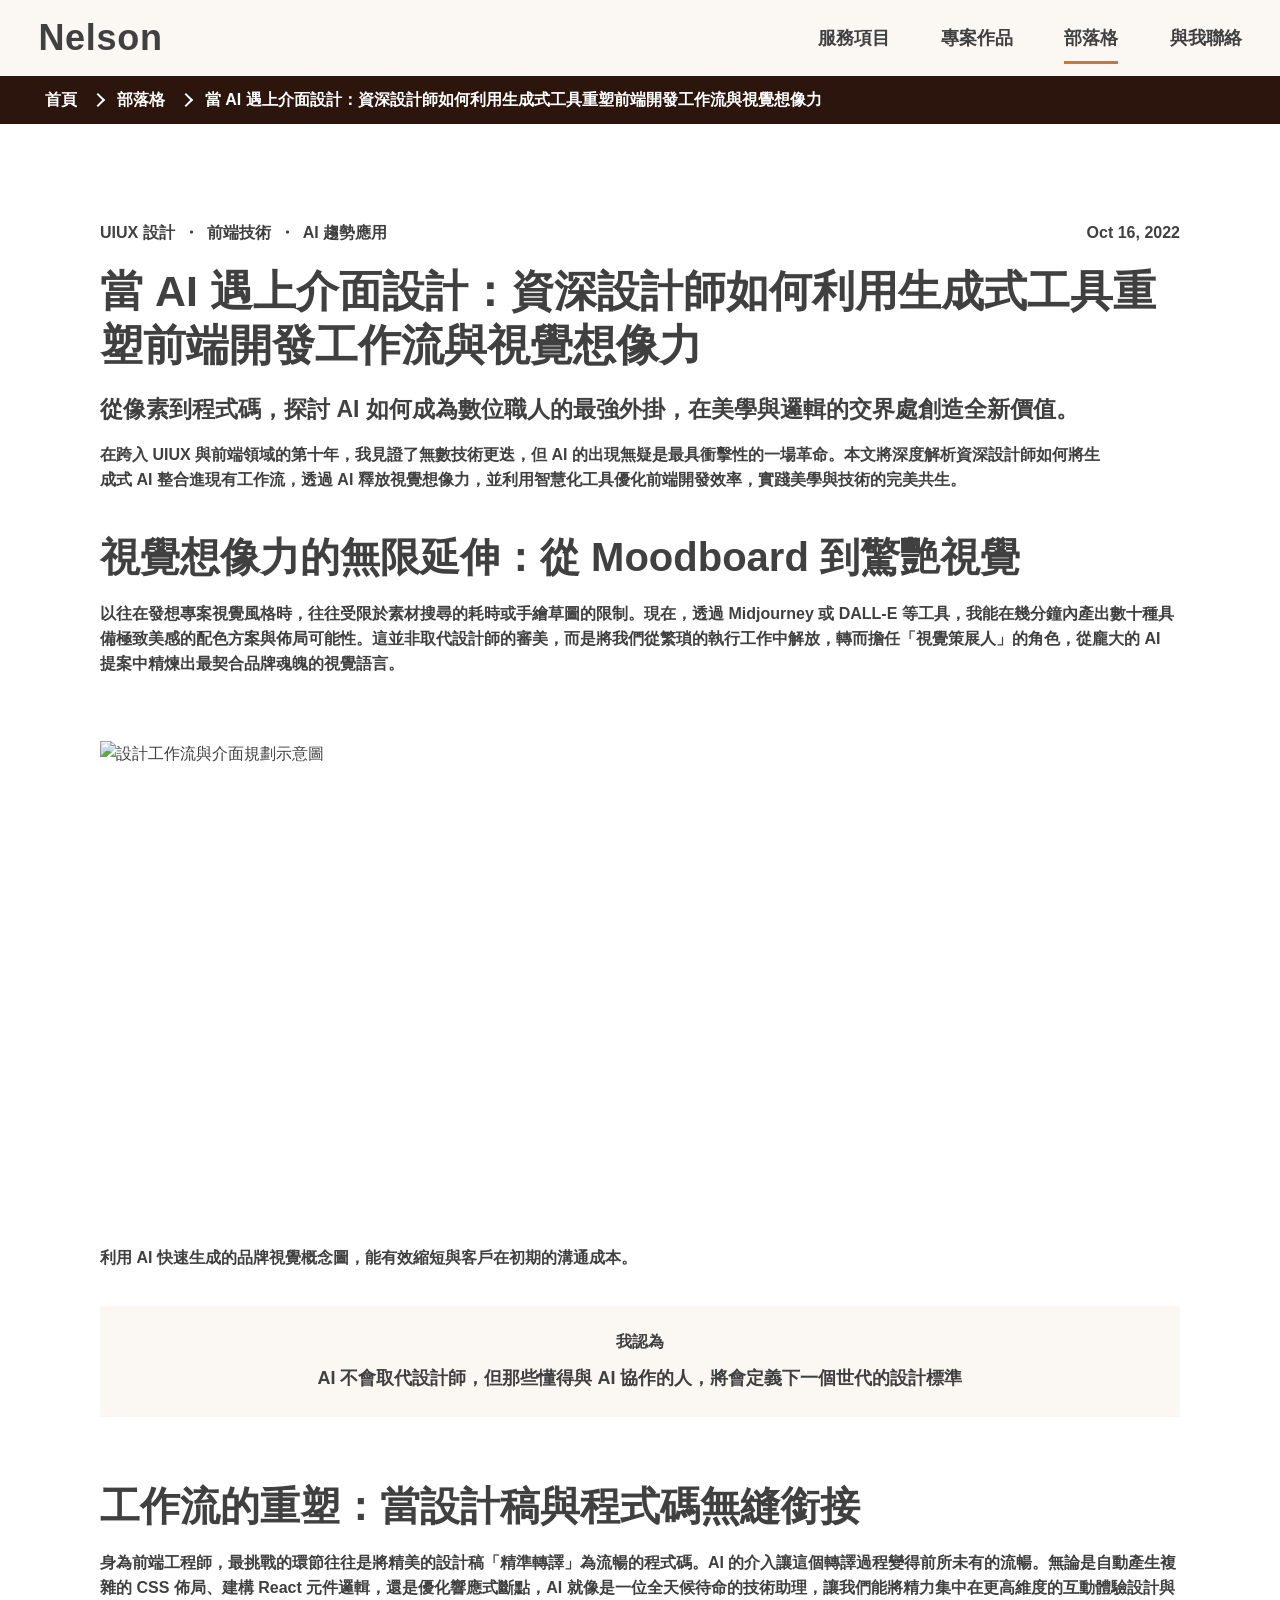
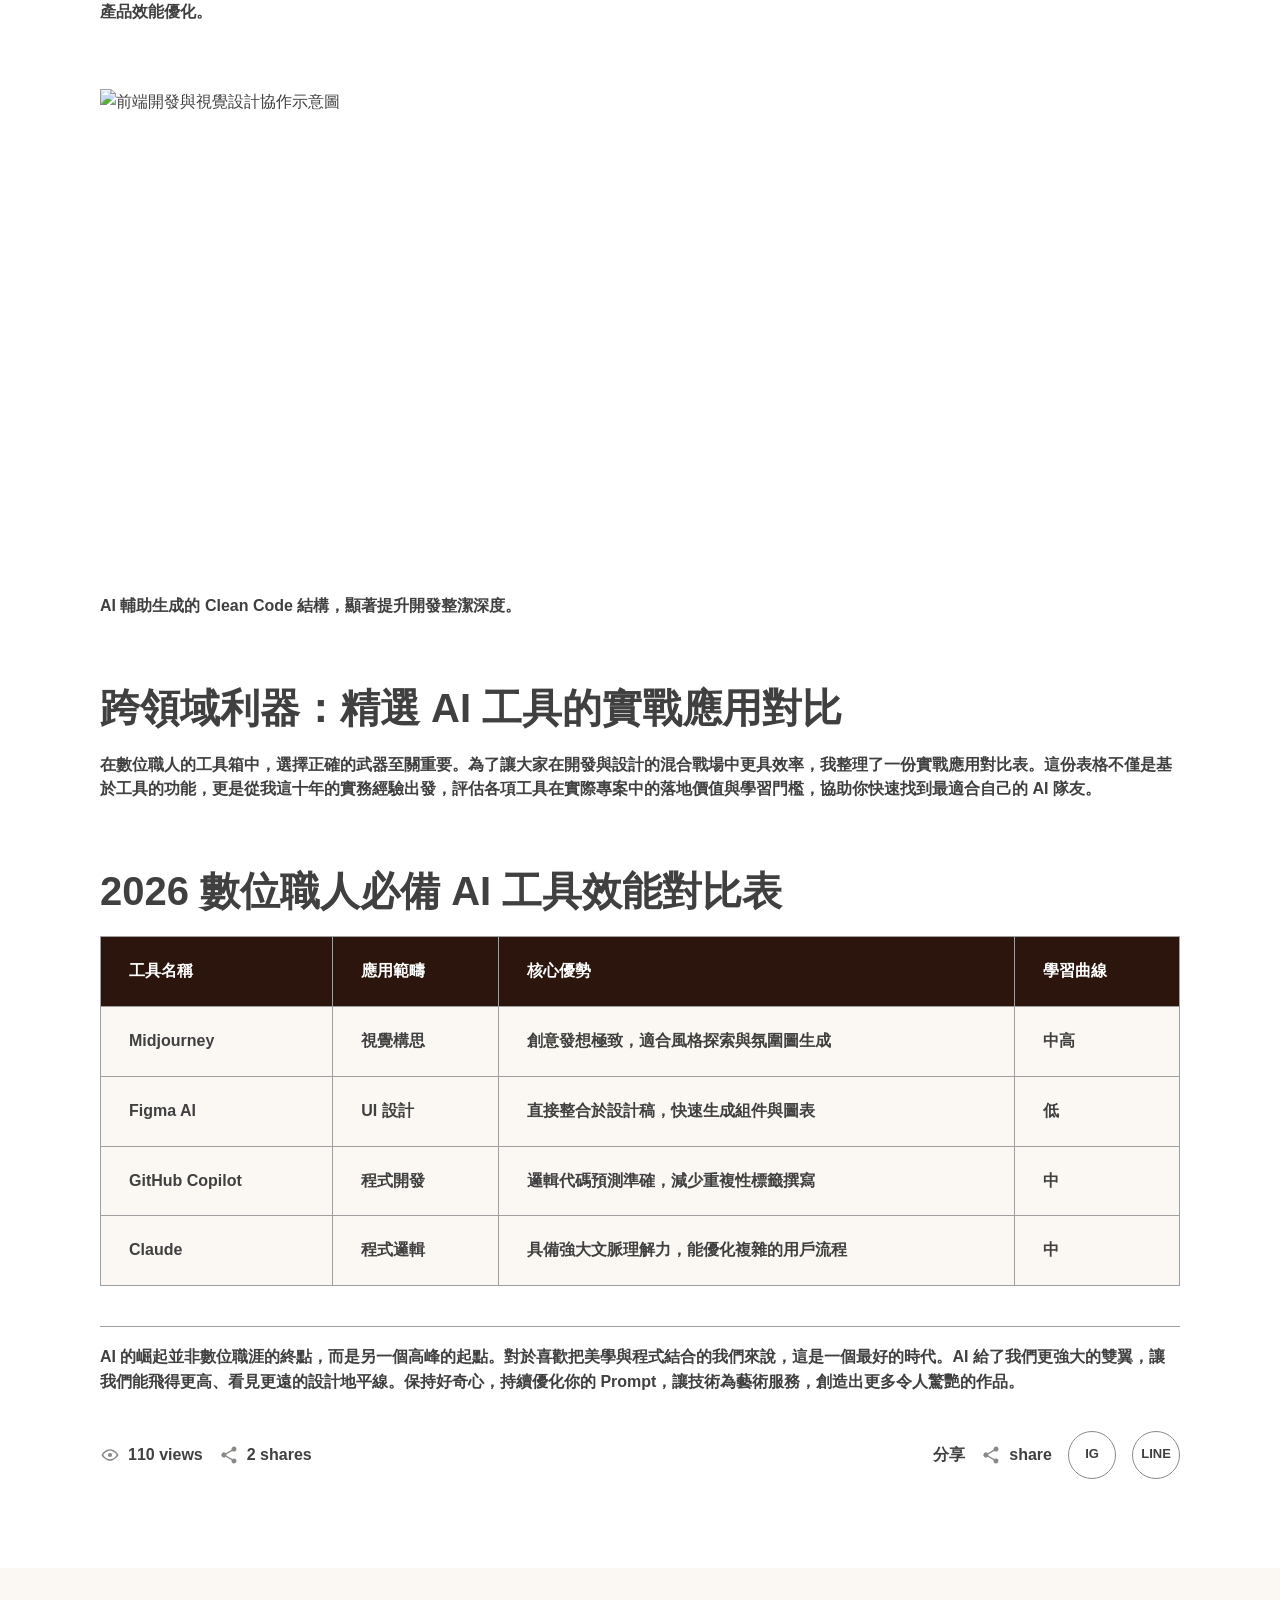
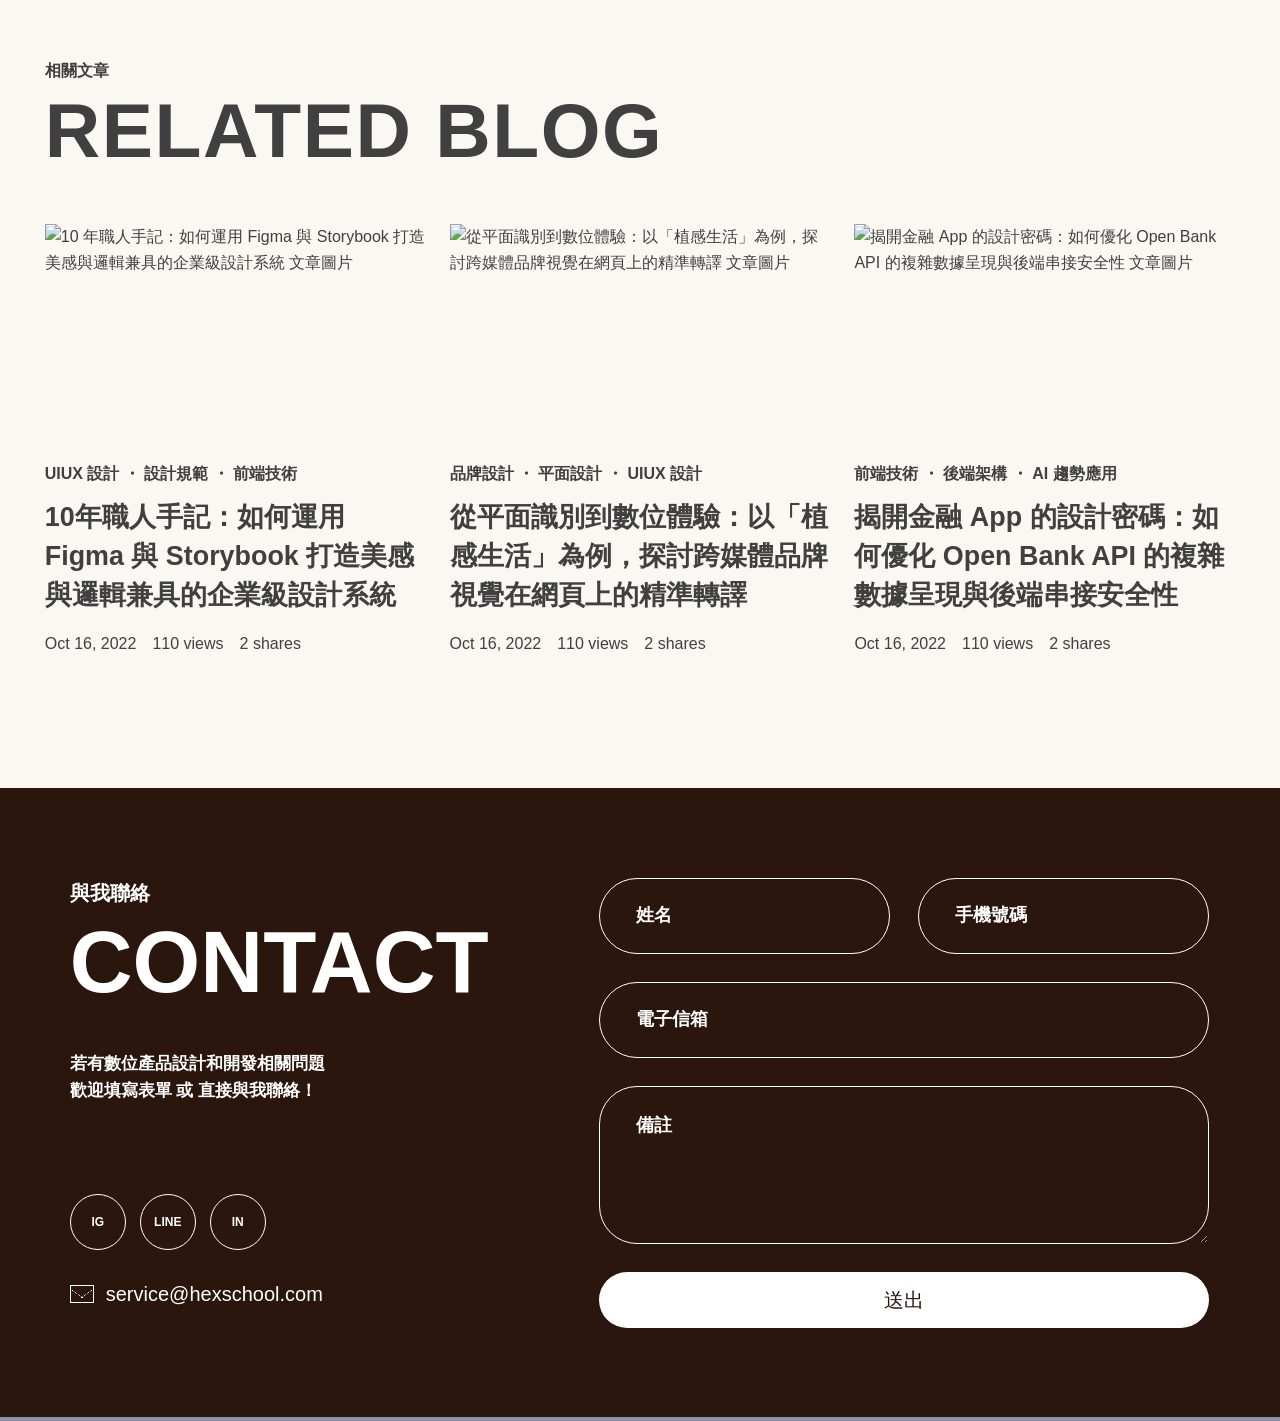
==== commit 15811ad1: "更新部落格標題與內容，改善文章可讀性" ====
--- a/blog-ai-interface-design.html
+++ b/blog-ai-interface-design.html
@@ -36,7 +36,7 @@
             <span aria-hidden="true"></span>
             <a href="./blog.html">部落格</a>
             <span aria-hidden="true"></span>
-            <span>部落格標題</span>
+            <span>當 AI 遇上介面設計：資深設計師如何利用生成式工具重塑前端開發工作流與視覺想像力</span>
           </nav>
         </div>
       </div>
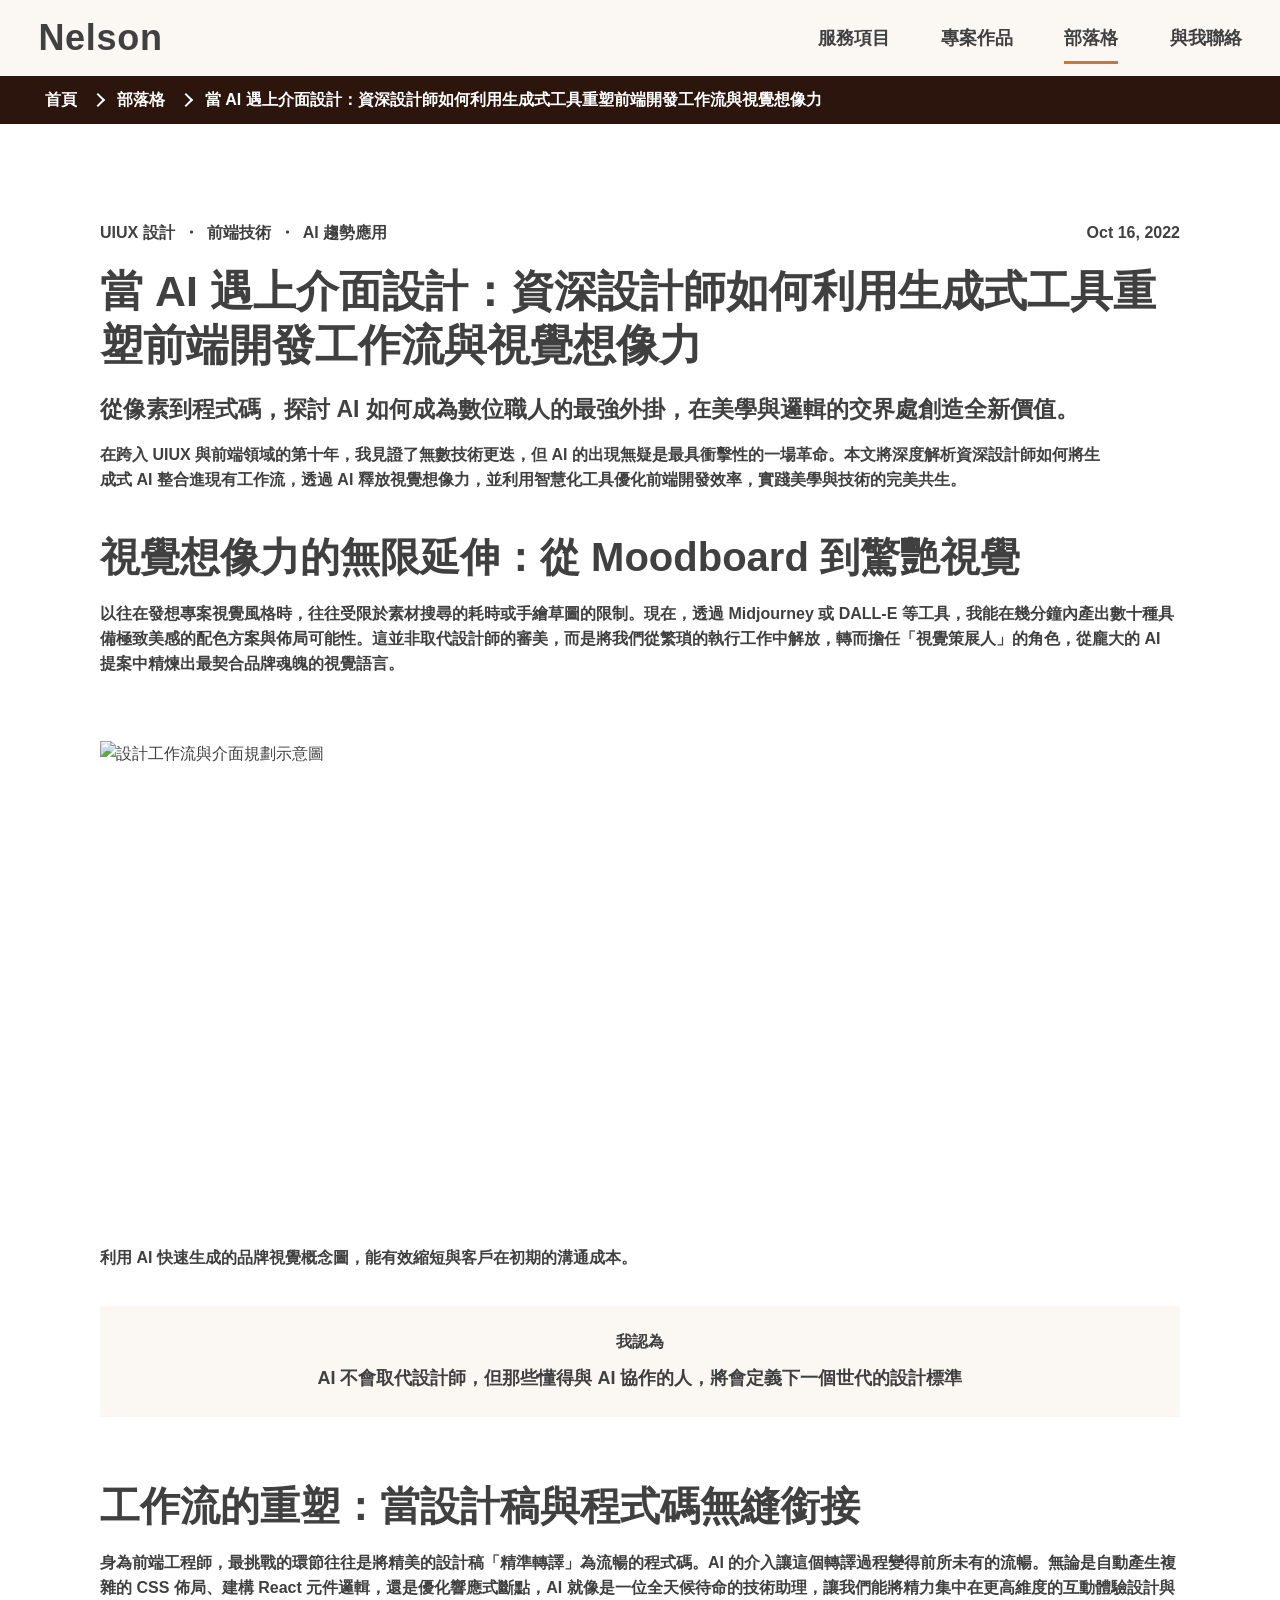
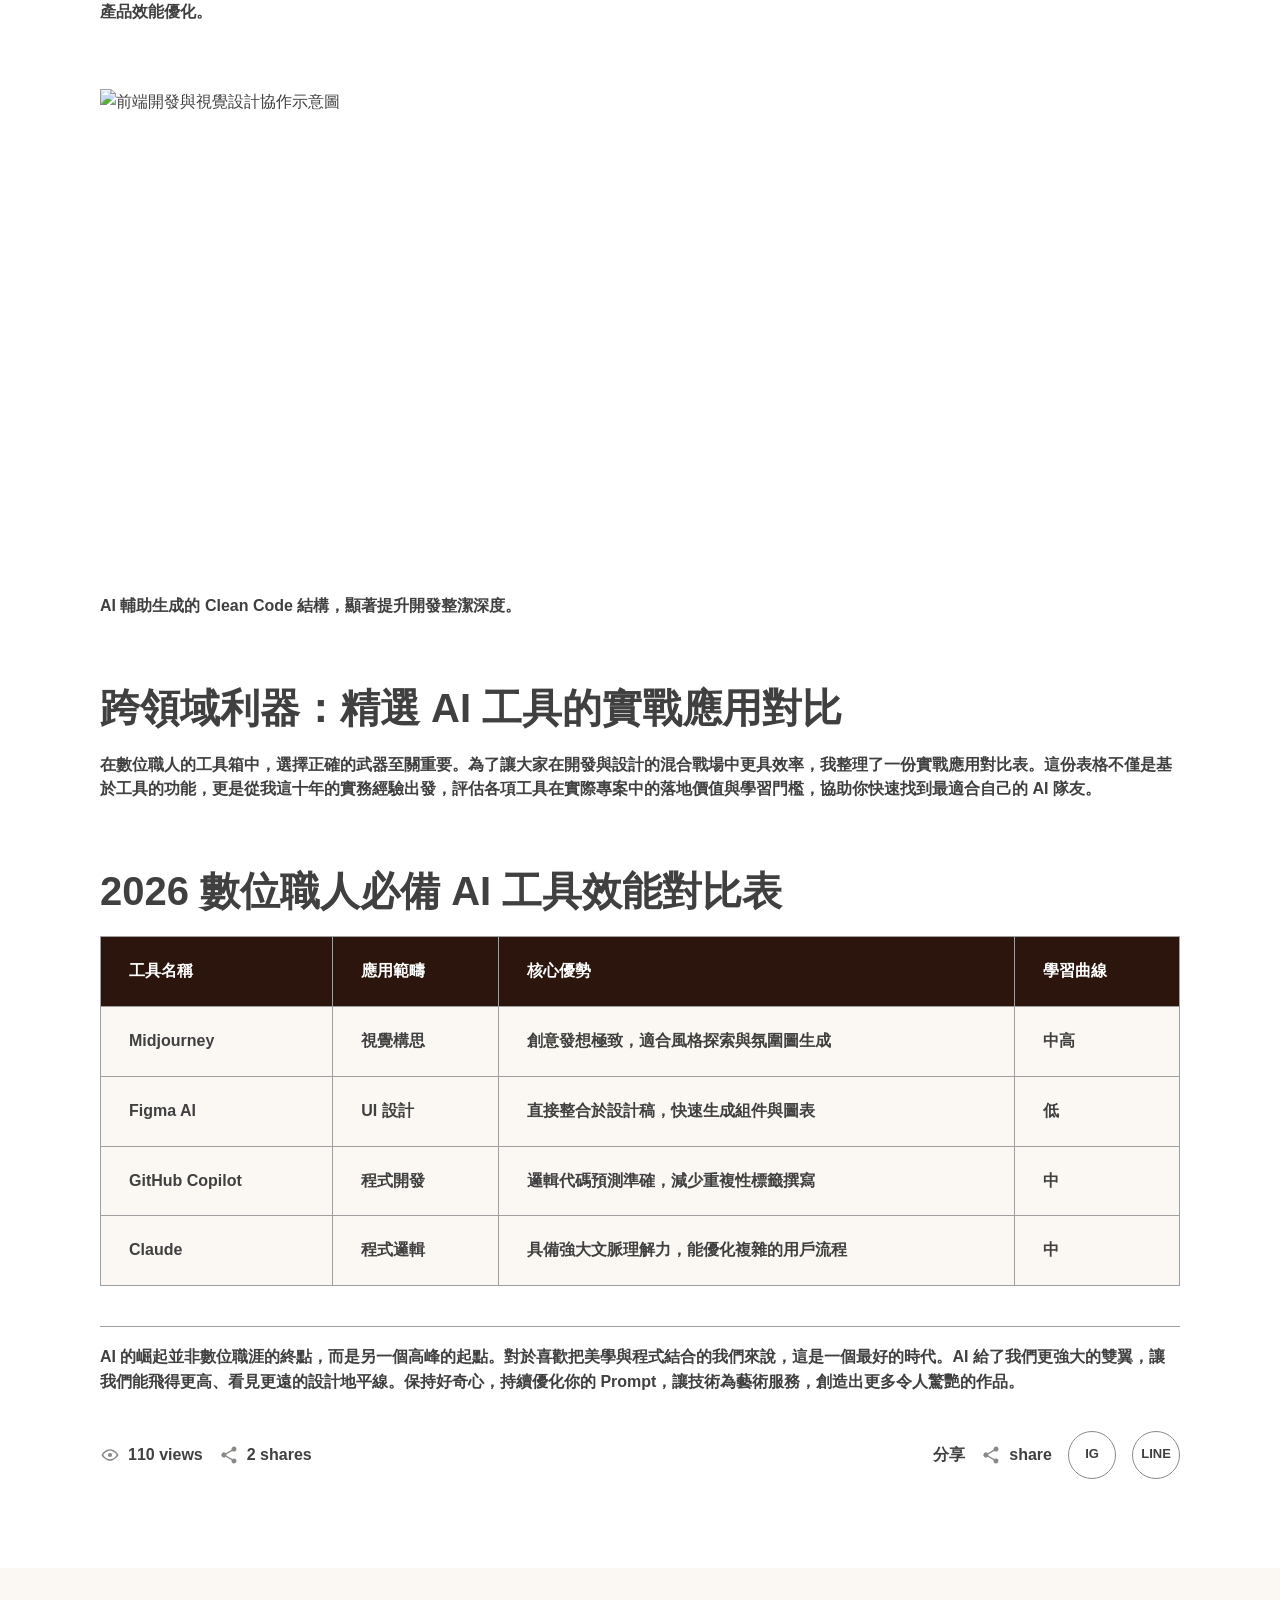
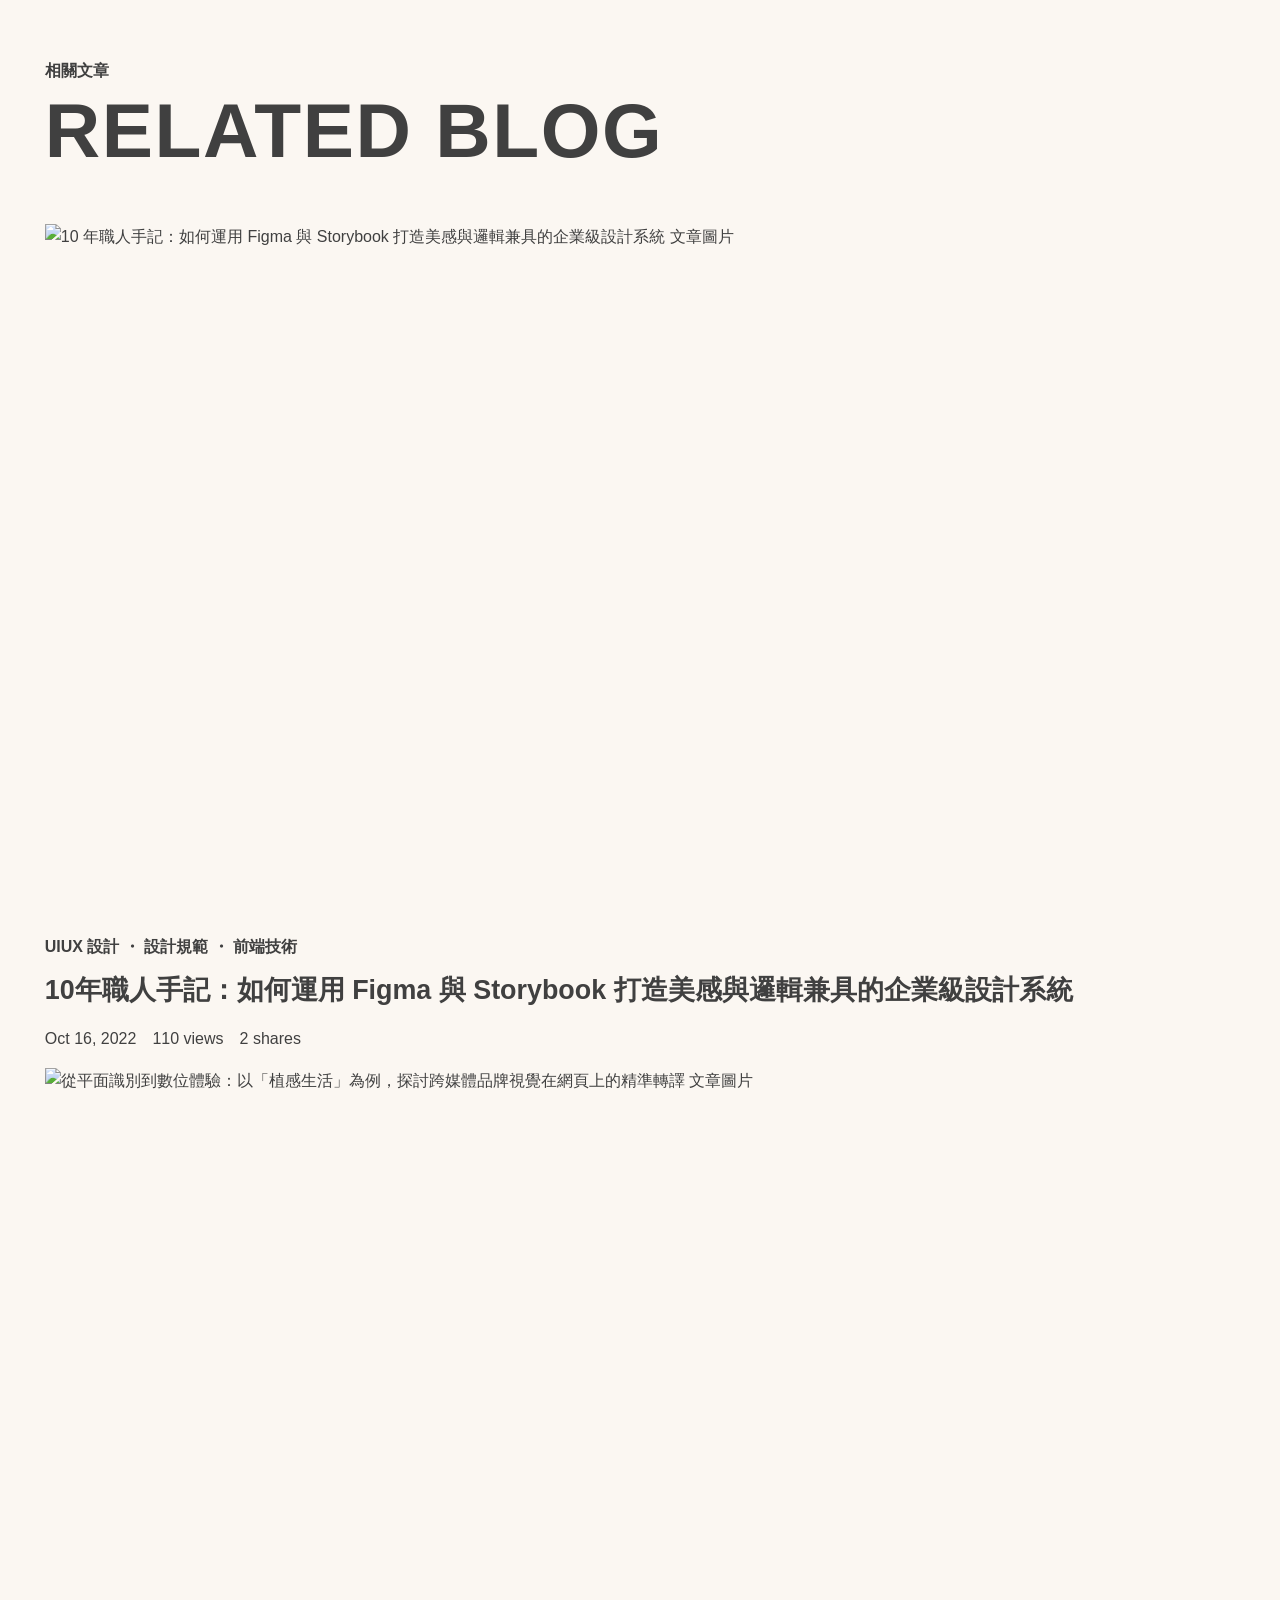
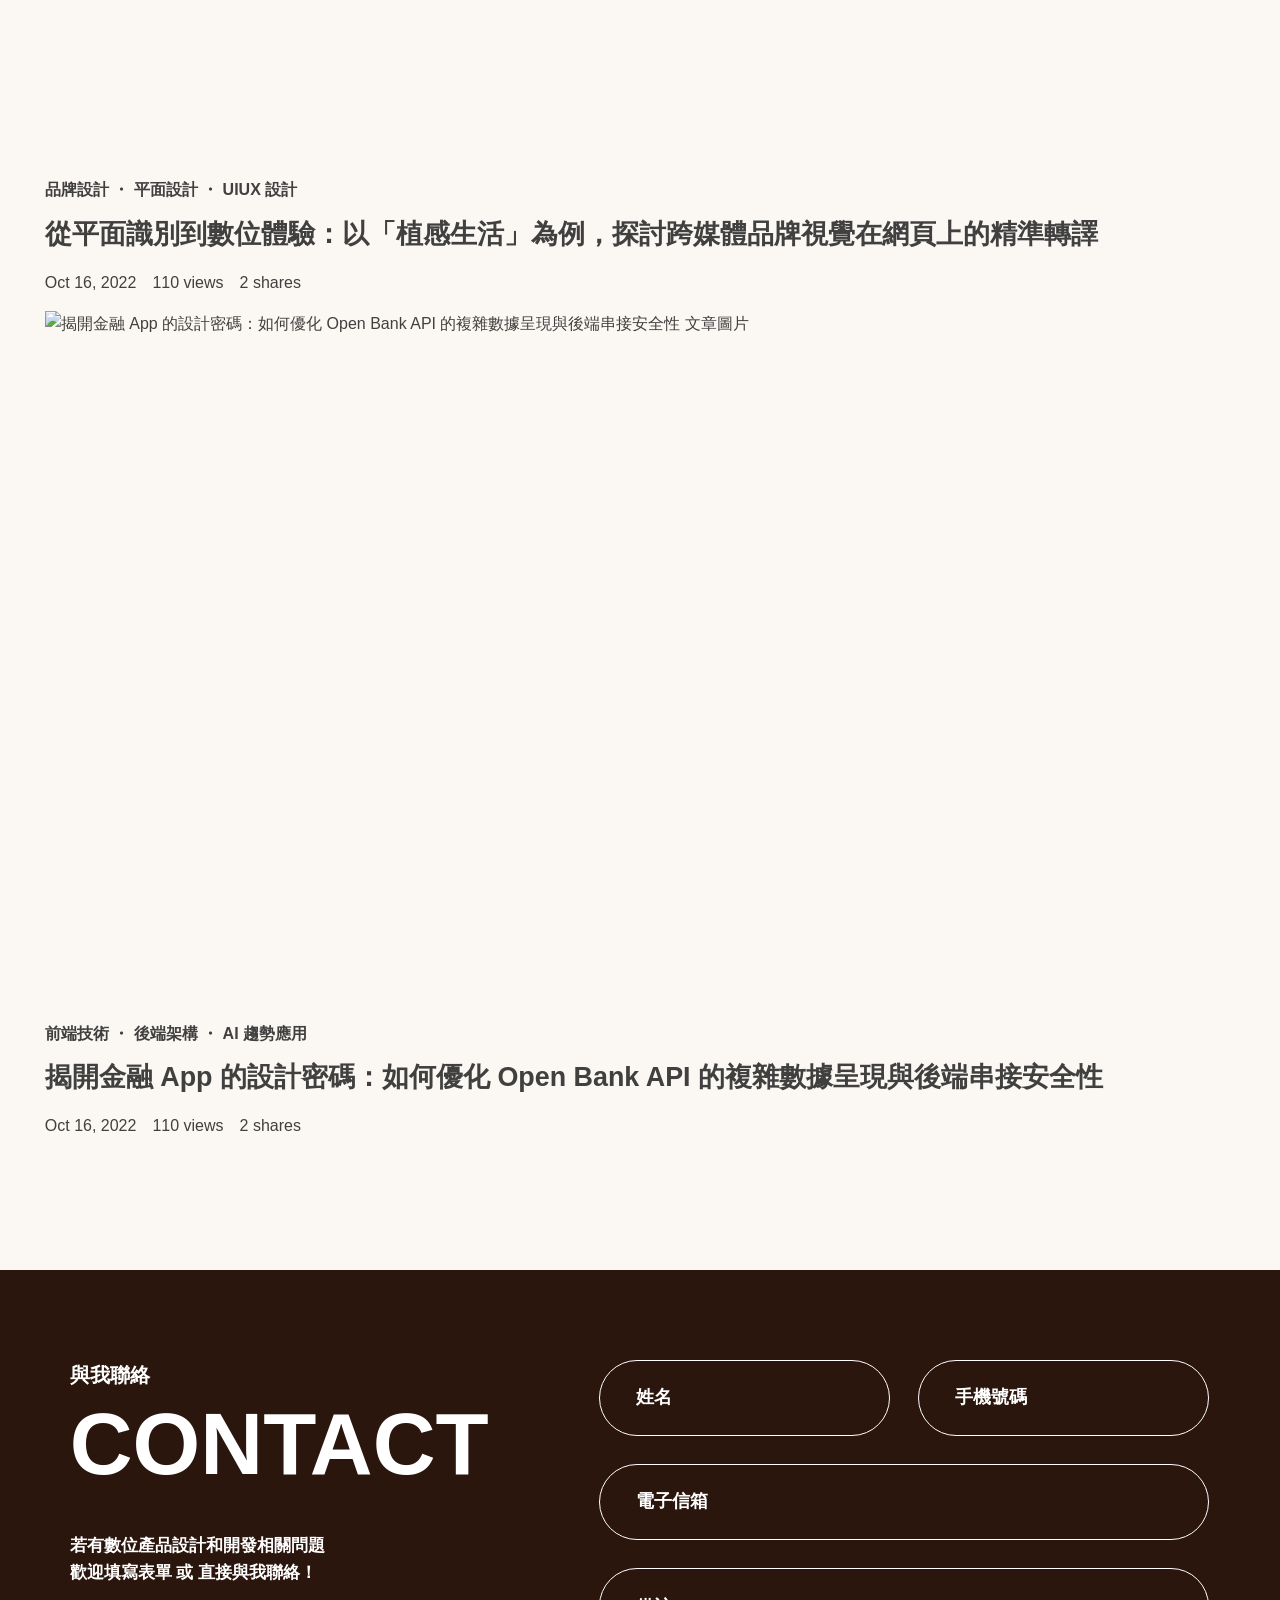
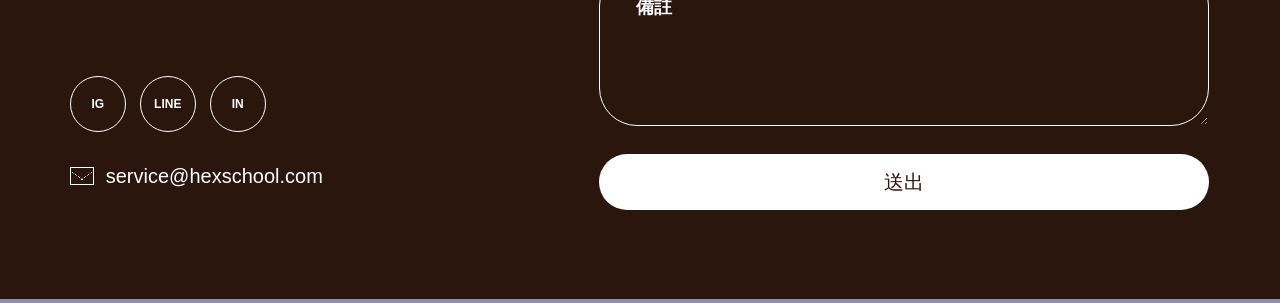
==== commit 630bd4e2: "feat: 重構 CSS 與 JavaScript 結構，提升模組化與可維護性 - 新增 `utilities.css`，用於動畫、響應式調整與動態效果偏好設定。 - 更新 `index.html`、" ====
--- a/blog-ai-interface-design.html
+++ b/blog-ai-interface-design.html
@@ -7,7 +7,16 @@
   <meta name="description" content="從像素到程式碼，探討 AI 如何成為數位職人的最強外掛，在美學與邏輯的交界處創造全新價值。">
   <link rel="preconnect" href="https://raw.githubusercontent.com">
   <link rel="stylesheet" href="https://unpkg.com/aos@2.3.4/dist/aos.css">
-  <link rel="stylesheet" href="./css/style.css">
+  <link rel="stylesheet" href="./css/base.css">
+  <link rel="stylesheet" href="./css/layout.css">
+  <link rel="stylesheet" href="./css/pages/home.css">
+  <link rel="stylesheet" href="./css/pages/listings.css">
+  <link rel="stylesheet" href="./css/pages/service.css">
+  <link rel="stylesheet" href="./css/components/project-dialog.css">
+  <link rel="stylesheet" href="./css/pages/article.css">
+  <link rel="stylesheet" href="./css/footer.css">
+  <link rel="stylesheet" href="./css/utilities.css">
+  <link rel="stylesheet" href="./css/pages/projects.css">
 </head>
 <body class="article-detail-template">
   <header class="site-header">
@@ -177,6 +186,11 @@
   </footer>
 
   <script src="https://unpkg.com/aos@2.3.4/dist/aos.js"></script>
-  <script src="./js/main.js"></script>
+  <script src="./js/navigation.js"></script>
+  <script src="./js/filters.js"></script>
+  <script src="./js/faq.js"></script>
+  <script src="./js/project-dialog.js"></script>
+  <script src="./js/forms.js"></script>
+  <script src="./js/aos-init.js"></script>
 </body>
 </html>
--- a/css/base.css
+++ b/css/base.css
@@ -0,0 +1,191 @@
+/* 全站基礎設定：CSS 變數、reset、文字元素與通用容器。 */
+
+:root {
+  --color-bg: #fbf7f2;
+  --color-bg-soft: #f5eadf;
+  --color-surface: #ffffff;
+  --color-surface-warm: #fffaf5;
+  --color-primary: #2b1b13;
+  --color-primary-2: #3a261b;
+  --color-muted: #6f5b4f;
+  --color-muted-2: #8f7b70;
+  --color-accent: #c9783a;
+  --color-accent-2: #e7a768;
+  --color-border: #eadccd;
+  --color-border-strong: #dcc7b1;
+  --shadow-xs: 0 6px 16px rgba(43, 27, 19, 0.06);
+  --shadow-sm: 0 12px 30px rgba(43, 27, 19, 0.1);
+  --shadow-md: 0 22px 58px rgba(43, 27, 19, 0.15);
+  --shadow-lg: 0 34px 90px rgba(43, 27, 19, 0.24);
+  --radius-sm: 12px;
+  --radius-md: 20px;
+  --radius-lg: 32px;
+  --radius-pill: 999px;
+  --container: 1376px;
+  --section-y: clamp(72px, 8vw, 128px);
+  --font-sans: "Noto Sans TC", "PingFang TC", "Microsoft JhengHei", "Helvetica Neue", Arial, sans-serif;
+}
+
+* {
+  box-sizing: border-box;
+}
+
+html {
+  scroll-behavior: smooth;
+}
+
+body {
+  margin: 0;
+  font-family: var(--font-sans);
+  color: var(--color-primary);
+  background: var(--color-bg);
+  line-height: 1.6;
+}
+
+img,
+svg,
+video,
+canvas {
+  display: block;
+  max-width: 100%;
+  height: auto;
+}
+
+img {
+  object-fit: cover;
+}
+
+a {
+  color: inherit;
+  text-decoration: none;
+}
+
+button,
+input,
+textarea {
+  font: inherit;
+}
+
+button {
+  cursor: pointer;
+}
+
+h1,
+h2,
+h3,
+h4,
+p,
+figure,
+ul,
+ol,
+blockquote {
+  margin-top: 0;
+}
+
+h1,
+h2,
+h3,
+h4 {
+  line-height: 1.16;
+  color: var(--color-primary);
+}
+
+p {
+  color: var(--color-muted);
+}
+
+ul,
+ol {
+  padding-left: 1.25em;
+}
+
+.container {
+  width: min(var(--container), calc(100% - clamp(32px, 6vw, 96px)));
+  margin-inline: auto;
+}
+
+.container-narrow {
+  width: min(960px, calc(100% - clamp(32px, 6vw, 96px)));
+  margin-inline: auto;
+}
+
+.section {
+  padding-block: var(--section-y);
+}
+
+.section-compact {
+  padding-block: clamp(48px, 6vw, 88px);
+}
+
+.section-soft {
+  background: linear-gradient(135deg, rgba(255, 250, 245, 0.92), rgba(245, 234, 223, 0.92));
+}
+
+.section-deep {
+  background: linear-gradient(135deg, #efe1d2, #f9f2eb);
+}
+
+.section-heading {
+  margin-bottom: clamp(32px, 5vw, 64px);
+  text-align: center;
+}
+
+.section-heading--split {
+  display: flex;
+  min-width: 0;
+  align-items: end;
+  justify-content: space-between;
+  gap: 24px;
+  text-align: left;
+}
+
+.section-heading h2 {
+  margin-bottom: 0;
+  font-size: clamp(40px, 6vw, 80px);
+  font-weight: 900;
+  letter-spacing: 0.08em;
+}
+
+.eyebrow,
+.tagline,
+.meta {
+  color: var(--color-accent);
+  font-size: 14px;
+  font-weight: 900;
+  letter-spacing: 0.08em;
+}
+
+.eyebrow {
+  margin-bottom: 8px;
+  text-transform: uppercase;
+}
+
+.tagline {
+  margin-bottom: 12px;
+}
+
+.meta {
+  color: var(--color-muted);
+  letter-spacing: 0.02em;
+}
+
+.lead {
+  font-size: clamp(18px, 2.2vw, 24px);
+  color: var(--color-primary-2);
+}
+
+.text-balance {
+  text-wrap: balance;
+}
+
+.sr-only {
+  position: absolute;
+  width: 1px;
+  height: 1px;
+  padding: 0;
+  margin: -1px;
+  overflow: hidden;
+  clip: rect(0, 0, 0, 0);
+  white-space: nowrap;
+  border: 0;
+}
--- a/css/layout.css
+++ b/css/layout.css
@@ -0,0 +1,161 @@
+/* 共用版面：頁首導覽、主要按鈕與全站連結樣式。 */
+
+.site-header {
+  position: sticky;
+  top: 0;
+  z-index: 60;
+  background: rgba(251, 247, 242, 0.86);
+  border-bottom: 1px solid rgba(234, 220, 205, 0.9);
+  backdrop-filter: blur(18px);
+}
+
+.header-inner {
+  position: relative;
+  display: flex;
+  min-width: 0;
+  align-items: center;
+  justify-content: space-between;
+  min-height: 76px;
+}
+
+.logo {
+  display: inline-flex;
+  align-items: center;
+  color: var(--color-primary);
+  font-size: clamp(28px, 3vw, 36px);
+  font-weight: 900;
+  letter-spacing: 0.02em;
+}
+
+.primary-nav {
+  display: flex;
+  min-width: 0;
+  align-items: center;
+  gap: clamp(24px, 4vw, 52px);
+}
+
+.primary-nav a {
+  position: relative;
+  color: var(--color-muted);
+  font-size: 18px;
+  font-weight: 900;
+  transition: color 0.22s ease;
+}
+
+.primary-nav a::after {
+  position: absolute;
+  left: 0;
+  bottom: -12px;
+  width: 100%;
+  height: 3px;
+  border-radius: 0;
+  background: var(--color-accent);
+  transform: scaleX(0);
+  transform-origin: left;
+  transition: transform 0.24s ease;
+  content: "";
+}
+
+.primary-nav a:hover,
+.primary-nav a.active {
+  color: var(--color-primary);
+}
+
+.primary-nav a:hover::after,
+.primary-nav a.active::after {
+  transform: scaleX(1);
+}
+
+.menu-toggle {
+  display: none;
+  width: 44px;
+  height: 44px;
+  padding: 10px;
+  border: 1px solid var(--color-border);
+  border-radius: 0;
+  background: var(--color-surface);
+}
+
+.menu-toggle span {
+  display: block;
+  height: 2px;
+  margin-block: 5px;
+  border-radius: 0;
+  background: var(--color-primary);
+  transition: transform 0.22s ease, opacity 0.22s ease;
+}
+
+.site-header.is-menu-open .menu-toggle span:nth-child(1) {
+  transform: translateY(7px) rotate(45deg);
+}
+
+.site-header.is-menu-open .menu-toggle span:nth-child(2) {
+  opacity: 0;
+}
+
+.site-header.is-menu-open .menu-toggle span:nth-child(3) {
+  transform: translateY(-7px) rotate(-45deg);
+}
+
+.btn {
+  display: inline-flex;
+  min-width: 0;
+  min-height: 48px;
+  align-items: center;
+  justify-content: center;
+  padding: 12px 24px;
+  border: 1px solid transparent;
+  border-radius: 0;
+  font-weight: 900;
+  transition: transform 0.22s ease, box-shadow 0.22s ease, background-color 0.22s ease, border-color 0.22s ease;
+}
+
+.btn:hover,
+.btn:focus-visible {
+  transform: translateY(-2px);
+  box-shadow: var(--shadow-sm);
+}
+
+.btn-primary {
+  color: #fff;
+  background: var(--color-primary);
+}
+
+.btn-primary:hover,
+.btn-primary:focus-visible {
+  background: #1d100b;
+}
+
+.btn-outline {
+  border-color: var(--color-primary);
+  color: var(--color-primary);
+  background: transparent;
+}
+
+.btn-light {
+  color: var(--color-primary);
+  background: #fff;
+}
+
+.button-group {
+  display: flex;
+  flex-wrap: wrap;
+  gap: 14px;
+}
+
+.text-link {
+  display: inline-flex;
+  align-items: center;
+  gap: 8px;
+  border: 0;
+  background: transparent;
+  color: var(--color-accent);
+  font-weight: 900;
+  transition: color 0.22s ease, transform 0.22s ease;
+}
+
+.text-link:hover,
+.text-link:focus-visible {
+  color: var(--color-primary);
+  transform: translateX(3px);
+}
--- a/css/pages/home.css
+++ b/css/pages/home.css
@@ -0,0 +1,709 @@
+/* 首頁樣式：hero、服務摘要、首頁作品與首頁文章預覽。 */
+
+.home-hero {
+  position: relative;
+  background: var(--color-bg);
+}
+
+.home-hero__inner {
+  position: relative;
+  display: grid;
+  grid-template-columns: minmax(0, 0.88fr) minmax(0, 1.12fr);
+  width: min(1760px, calc(100% - clamp(32px, 6vw, 112px)));
+  min-height: calc(100svh - 76px);
+  margin-inline: auto;
+  align-items: stretch;
+  gap: clamp(32px, 5vw, 88px);
+  isolation: isolate;
+}
+
+.home-hero__content {
+  position: relative;
+  z-index: 4;
+  display: flex;
+  min-width: 0;
+  flex-direction: column;
+  justify-content: center;
+  padding-block: clamp(72px, 8vw, 132px);
+}
+
+.home-hero__content h1 {
+  display: grid;
+  margin-bottom: clamp(24px, 3vw, 36px);
+  color: #404040;
+  font-size: clamp(72px, 7.4vw, 128px);
+  font-weight: 900;
+  line-height: 1.06;
+  letter-spacing: 0.01em;
+}
+
+.home-hero__intro {
+  max-width: 560px;
+  margin-bottom: clamp(32px, 4vw, 52px);
+  color: #404040;
+  font-size: clamp(18px, 1.35vw, 24px);
+  font-weight: 800;
+  line-height: 1.72;
+}
+
+.home-hero__media {
+  position: relative;
+  z-index: 1;
+  min-width: 0;
+  align-self: stretch;
+}
+
+.hero-person {
+  width: 100%;
+  height: 100%;
+  min-height: min(820px, calc(100svh - 76px));
+  object-fit: cover;
+  object-position: center top;
+  border-radius: 0;
+  filter: none;
+  transform: none;
+  animation: none;
+}
+
+.hero-decoration {
+  position: absolute;
+  z-index: 3;
+  display: block;
+  max-width: none;
+  pointer-events: none;
+  user-select: none;
+  transform-origin: center;
+}
+
+.hero-decoration--flower-left {
+  top: 11%;
+  left: -3%;
+  width: clamp(108px, 12vw, 180px);
+  animation: heroSpin 18s linear infinite;
+}
+
+.hero-decoration--line-top {
+  top: 22%;
+  left: 13%;
+  width: clamp(210px, 22vw, 376px);
+  animation: heroFloatSmall 5.8s ease-in-out infinite;
+}
+
+.hero-decoration--flower-center {
+  bottom: 22%;
+  left: 34%;
+  width: clamp(72px, 8vw, 132px);
+  animation: heroSpin 20s linear infinite reverse;
+}
+
+.hero-decoration--line-bottom {
+  bottom: 7%;
+  left: 24%;
+  width: clamp(150px, 17vw, 280px);
+  animation: heroFloatSmall 6.4s ease-in-out infinite 0.5s;
+}
+
+.hero-decoration--blob-main {
+  top: 13%;
+  left: 42%;
+  width: clamp(170px, 17vw, 292px);
+  z-index: 5;
+  animation: heroBlob 7.2s ease-in-out infinite;
+}
+
+.hero-decoration--flower-right {
+  top: 27%;
+  right: 5%;
+  width: clamp(92px, 10vw, 168px);
+  z-index: 5;
+  animation: heroSpin 18s linear infinite;
+}
+
+.hero-decoration--blob-bottom {
+  right: 6%;
+  bottom: 12%;
+  width: clamp(120px, 13vw, 210px);
+  z-index: 5;
+  animation: heroBlob 6.6s ease-in-out infinite 0.35s;
+}
+
+.hero-buttons {
+  position: relative;
+  z-index: 6;
+  gap: 24px;
+}
+
+.hero-buttons .btn {
+  min-width: 122px;
+  min-height: 52px;
+  padding: 13px 24px;
+  border-radius: var(--radius-pill);
+  font-size: 18px;
+  line-height: 1.35;
+}
+
+.hero-buttons .btn-primary {
+  background: #404040;
+}
+
+.hero-buttons .btn-primary:hover,
+.hero-buttons .btn-primary:focus-visible {
+  background: #2b2b2b;
+}
+
+.hero-buttons .btn-outline {
+  border-color: #404040;
+  color: #404040;
+  background: var(--color-bg);
+}
+
+
+.page-title {
+  position: relative;
+  display: grid;
+  min-height: clamp(300px, 25vw, 400px);
+  place-items: center;
+  padding-block: clamp(56px, 7vw, 108px) clamp(32px, 5vw, 56px);
+  border-bottom: 4px solid #9b5cff;
+  background:
+    linear-gradient(90deg, rgba(7, 80, 104, 0.82) 0%, rgba(7, 80, 104, 0.74) 42%, rgba(43, 43, 43, 0.62) 100%),
+    url("https://raw.githubusercontent.com/hexschool/2022-web-layout-training/main/2026-web-camp/blog_banner.png") center / cover no-repeat;
+  text-align: center;
+  isolation: isolate;
+}
+
+.page-title::after {
+  position: absolute;
+  inset: auto 0 -34px;
+  z-index: 0;
+  color: rgba(255, 255, 255, 0.18);
+  font-size: clamp(118px, 19vw, 236px);
+  font-weight: 900;
+  line-height: 0.72;
+  letter-spacing: 0;
+  text-align: center;
+  content: "BLOG";
+  pointer-events: none;
+}
+
+.page-title .container {
+  position: relative;
+  z-index: 1;
+  width: min(100%, calc(100% - clamp(32px, 6vw, 96px)));
+}
+
+.page-title__en {
+  margin-bottom: 16px;
+  color: #fff;
+  font-size: clamp(56px, 6vw, 88px);
+  font-weight: 900;
+  line-height: 1;
+  letter-spacing: 0;
+}
+
+.page-title h1 {
+  margin-bottom: 0;
+  color: #fff;
+  font-size: clamp(34px, 3.2vw, 48px);
+  font-weight: 900;
+  letter-spacing: 0;
+}
+
+.page-title__label {
+  display: none;
+}
+
+.page-hero {
+  position: relative;
+  display: grid;
+  min-height: 420px;
+  place-items: center;
+  background-position: center;
+  background-size: cover;
+  color: #fff;
+}
+
+.page-hero::before {
+  position: absolute;
+  inset: 0;
+  background: linear-gradient(90deg, rgba(43, 27, 19, 0.78), rgba(43, 27, 19, 0.3));
+  content: "";
+}
+
+.page-hero__inner {
+  position: relative;
+  z-index: 1;
+  min-width: 0;
+}
+
+.page-hero__inner h1 {
+  margin-bottom: 18px;
+  color: #fff;
+  font-size: clamp(48px, 8vw, 96px);
+  font-weight: 900;
+  letter-spacing: 0.08em;
+}
+
+.page-hero__inner p:not(.eyebrow) {
+  max-width: 680px;
+  color: rgba(255, 255, 255, 0.9);
+  font-size: clamp(18px, 2vw, 22px);
+}
+
+.page-hero--service {
+  background-image: url("https://raw.githubusercontent.com/hexschool/2022-web-layout-training/main/2026-web-camp/service_banner.png");
+}
+
+.page-hero--project {
+  background-image: url("https://raw.githubusercontent.com/hexschool/2022-web-layout-training/main/2026-web-camp/project_banner.png");
+}
+
+.service-grid {
+  display: grid;
+  grid-template-columns: repeat(4, minmax(0, 1fr));
+  gap: 24px;
+}
+
+.service-card {
+  position: relative;
+  min-width: 0;
+  min-height: 300px;
+  padding: 30px;
+  border: 1px solid var(--color-border);
+  border-radius: 0;
+  background: linear-gradient(180deg, #fff, #fffaf5);
+  box-shadow: var(--shadow-xs);
+  transition: transform 0.25s ease, box-shadow 0.25s ease, border-color 0.25s ease;
+}
+
+.service-card:hover,
+.service-card:focus-within {
+  transform: translateY(-6px);
+  border-color: rgba(201, 120, 58, 0.42);
+  box-shadow: var(--shadow-md);
+}
+
+.service-card__label {
+  display: inline-flex;
+  margin-bottom: 40px;
+  color: var(--color-accent);
+  font-size: 13px;
+  font-weight: 900;
+  letter-spacing: 0.18em;
+}
+
+.service-card h3 {
+  margin-bottom: 12px;
+  font-size: clamp(24px, 2.5vw, 34px);
+}
+
+.service-card a {
+  position: absolute;
+  right: 28px;
+  bottom: 28px;
+  display: grid;
+  width: 46px;
+  height: 46px;
+  place-items: center;
+  border-radius: 0;
+  background: var(--color-bg-soft);
+  color: var(--color-primary);
+  font-weight: 900;
+  transition: background-color 0.22s ease, color 0.22s ease, transform 0.22s ease;
+}
+
+.service-card a:hover,
+.service-card a:focus-visible {
+  background: var(--color-primary);
+  color: #fff;
+  transform: rotate(8deg);
+}
+
+.home-services {
+  padding-block: clamp(80px, 8vw, 128px);
+  background: #2b160e;
+}
+
+.home-services .container {
+  width: min(1376px, calc(100% - clamp(40px, 16vw, 332px)));
+}
+
+.home-services__heading {
+  position: relative;
+  margin-bottom: clamp(36px, 4vw, 56px);
+  text-align: left;
+}
+
+.home-services__heading .eyebrow {
+  margin-bottom: 8px;
+  color: rgba(255, 255, 255, 0.9);
+  font-size: 16px;
+  letter-spacing: 0.05em;
+  text-transform: none;
+}
+
+.home-services__heading h2 {
+  color: #fffaf5;
+  font-size: clamp(64px, 6.3vw, 88px);
+  line-height: 1;
+  letter-spacing: 0.03em;
+}
+
+.home-services .service-grid {
+  gap: 24px;
+}
+
+.home-services .service-card {
+  min-height: 186px;
+  padding: 26px 26px 24px;
+  border: 1px solid #e4ded7;
+  background: #f9f3ec;
+  box-shadow: none;
+}
+
+.home-services .service-card:hover,
+.home-services .service-card:focus-within {
+  transform: translateY(-4px);
+  border-color: #fffaf5;
+  box-shadow: 0 18px 36px rgba(0, 0, 0, 0.22);
+}
+
+.home-services .service-card::after {
+  position: absolute;
+  top: 28px;
+  right: 30px;
+  color: #4b4b4b;
+  font-size: 26px;
+  line-height: 1;
+  content: "⌁";
+}
+
+.home-services .service-card:nth-child(2)::after {
+  content: "▣";
+  font-size: 20px;
+}
+
+.home-services .service-card:nth-child(3)::after {
+  content: "▤";
+  font-size: 21px;
+}
+
+.home-services .service-card:nth-child(4)::after {
+  content: "▦";
+  font-size: 21px;
+}
+
+.home-services .service-card__label {
+  margin-bottom: 2px;
+  color: #4b4b4b;
+  font-size: 16px;
+  letter-spacing: 0.04em;
+}
+
+.home-services .service-card h3 {
+  margin-bottom: 16px;
+  color: #4b4b4b;
+  font-size: clamp(28px, 2.3vw, 32px);
+  letter-spacing: 0.02em;
+}
+
+.home-services .service-card p {
+  max-width: calc(100% - 56px);
+  margin-bottom: 0;
+  color: #4b4b4b;
+  font-size: 16px;
+  font-weight: 700;
+  line-height: 1.6;
+  letter-spacing: 0.03em;
+}
+
+.home-services .service-card a {
+  right: 24px;
+  bottom: 24px;
+  width: 50px;
+  height: 50px;
+  border-radius: var(--radius-pill);
+  background: #3f3f3f;
+  color: #fff;
+  font-size: 26px;
+  font-weight: 400;
+}
+
+.home-services .service-card a:hover,
+.home-services .service-card a:focus-visible {
+  background: #2b160e;
+  color: #fffaf5;
+  transform: translate(2px, -2px);
+}
+
+.featured-project {
+  display: grid;
+  grid-template-columns: minmax(0, 0.82fr) minmax(0, 1.18fr);
+  gap: 32px;
+  align-items: center;
+  margin-bottom: 32px;
+  padding: clamp(24px, 4vw, 48px);
+  border: 1px solid rgba(255, 255, 255, 0.76);
+  border-radius: 0;
+  background: rgba(255, 255, 255, 0.74);
+  box-shadow: var(--shadow-md);
+}
+
+.featured-project__content {
+  min-width: 0;
+}
+
+.featured-project__content h3 {
+  font-size: clamp(28px, 3.4vw, 46px);
+}
+
+.featured-project img {
+  width: 100%;
+  aspect-ratio: 16 / 10;
+  border-radius: 0;
+  box-shadow: var(--shadow-xs);
+}
+
+.home-projects {
+  background: #fdf7f1;
+}
+
+.home-projects__inner {
+  display: grid;
+  gap: clamp(32px, 4.6vw, 56px);
+}
+
+.home-projects__heading {
+  margin-bottom: clamp(8px, 1.8vw, 20px);
+}
+
+.home-projects__heading .eyebrow {
+  margin-bottom: 12px;
+  color: #404040;
+  font-size: 16px;
+  letter-spacing: 0;
+  text-transform: none;
+}
+
+.home-projects__heading h2 {
+  color: #404040;
+  font-size: clamp(56px, 6vw, 86px);
+  letter-spacing: 0.04em;
+}
+
+.home-projects__list {
+  display: grid;
+  gap: clamp(24px, 3vw, 32px);
+}
+
+.home-project-card {
+  position: relative;
+  display: grid;
+  min-height: clamp(340px, 25vw, 420px);
+  align-items: center;
+  isolation: isolate;
+}
+
+.home-project-card img {
+  position: absolute;
+  inset: 0;
+  z-index: -1;
+  width: 100%;
+  height: 100%;
+  object-fit: cover;
+  object-position: center;
+}
+
+.home-project-card__panel {
+  display: grid;
+  justify-items: center;
+  width: min(390px, calc(100% - clamp(40px, 7vw, 96px)));
+  margin-left: clamp(28px, 4vw, 56px);
+  padding: clamp(32px, 3.6vw, 48px) clamp(24px, 3.2vw, 40px);
+  background: #fffaf5;
+  text-align: center;
+}
+
+.home-project-card__panel time,
+.home-project-card__tags {
+  margin: 0;
+  color: #404040;
+  font-size: 16px;
+  font-weight: 800;
+  letter-spacing: 0;
+}
+
+.home-project-card__panel time {
+  margin-bottom: 18px;
+}
+
+.home-project-card__tags {
+  margin-bottom: 18px;
+}
+
+.home-project-card__panel h3 {
+  margin-bottom: 18px;
+  color: #404040;
+  font-size: clamp(24px, 2vw, 32px);
+  font-weight: 900;
+  line-height: 1.45;
+  letter-spacing: 0.03em;
+}
+
+.home-project-card__panel > p:not(.home-project-card__tags) {
+  margin-bottom: 24px;
+  color: #404040;
+  font-size: clamp(16px, 1.4vw, 18px);
+  font-weight: 800;
+  line-height: 1.6;
+}
+
+.home-project-card__panel .btn,
+.home-projects__more .btn {
+  min-height: 48px;
+  padding: 10px 24px;
+  border-radius: 24px;
+  background: #404040;
+  color: #fff;
+  font-size: 18px;
+}
+
+.home-project-card__panel .btn:hover,
+.home-project-card__panel .btn:focus-visible,
+.home-projects__more .btn:hover,
+.home-projects__more .btn:focus-visible {
+  background: #232323;
+}
+
+.home-projects__more {
+  display: flex;
+  justify-content: center;
+  margin-top: clamp(8px, 1.6vw, 18px);
+}
+
+.home-projects__more .btn {
+  outline: 4px solid #f1c51d;
+  outline-offset: 0;
+}
+
+.home-blogs {
+  background: #f8f1eb;
+}
+
+.home-blogs .container {
+  max-width: 1376px;
+}
+
+.home-blogs .section-heading {
+  margin-bottom: clamp(40px, 4.8vw, 64px);
+}
+
+.home-blogs .section-heading h2 {
+  color: #4b4947;
+  font-size: clamp(56px, 6.25vw, 120px);
+  line-height: 0.95;
+  letter-spacing: 0.02em;
+}
+
+.home-blogs .eyebrow {
+  margin-bottom: 16px;
+  color: #4b4947;
+  font-size: 20px;
+  letter-spacing: 0.02em;
+  text-transform: none;
+}
+
+.home-blogs__more {
+  justify-self: end;
+  min-height: 52px;
+  padding: 10px 28px;
+  border: 2px solid #8b8986;
+  border-radius: var(--radius-pill);
+  color: #4b4947;
+  font-size: 20px;
+  line-height: 1;
+  white-space: nowrap;
+}
+
+.home-blogs__more:hover,
+.home-blogs__more:focus-visible {
+  border-color: #4b4947;
+  color: #fff;
+  background: #4b4947;
+  transform: translateY(-2px);
+}
+
+.home-blogs .blog-grid--preview {
+  gap: 28px;
+}
+
+.home-blogs .blog-card {
+  border: 0;
+  background: transparent;
+  box-shadow: none;
+}
+
+.home-blogs .blog-card:hover,
+.home-blogs .blog-card:focus-visible {
+  border-color: transparent;
+  box-shadow: none;
+}
+
+.home-blogs .blog-card img {
+  aspect-ratio: 416 / 240;
+}
+
+.home-blogs .blog-card__body {
+  padding: 20px 0 0;
+}
+
+.home-blogs .blog-card .tagline {
+  margin-bottom: 12px;
+  color: #4b4947;
+  font-size: 18px;
+  font-weight: 800;
+  line-height: 1.45;
+  letter-spacing: 0.03em;
+}
+
+.home-blogs .blog-card h3 {
+  margin-bottom: 18px;
+  color: #4b4947;
+  font-size: clamp(24px, 2vw, 32px);
+  font-weight: 900;
+  line-height: 1.45;
+  letter-spacing: 0.02em;
+}
+
+.home-blogs .blog-card .meta {
+  display: flex;
+  align-items: center;
+  justify-content: space-between;
+  gap: 14px;
+  color: #4b4947;
+  font-size: 16px;
+  font-weight: 700;
+  letter-spacing: 0;
+}
+
+.home-blogs .blog-card .meta span {
+  display: inline-flex;
+  align-items: center;
+  gap: 6px;
+}
+
+.home-blogs .blog-card .meta span:nth-child(2)::before {
+  width: 18px;
+  height: 18px;
+  background: #8b8986;
+  content: "";
+  mask: url("data:image/svg+xml,%3Csvg%20viewBox%3D%270%200%2024%2024%27%20xmlns%3D%27http%3A//www.w3.org/2000/svg%27%3E%3Cpath%20d%3D%27M12%205c5.2%200%208.7%204.4%209.8%206.1a1.6%201.6%200%200%201%200%201.8C20.7%2014.6%2016.2%2019%2012%2019s-8.7-4.4-9.8-6.1a1.6%201.6%200%200%201%200-1.8C3.3%209.4%206.8%205%2012%205Zm0%202C7.9%207%204.9%2010.2%204%2012c.9%201.8%203.9%205%208%205s7.1-3.2%208-5c-.9-1.8-3.9-5-8-5Zm0%202.5a2.5%202.5%200%201%201%200%205%202.5%202.5%200%200%201%200-5Z%27/%3E%3C/svg%3E") center / contain no-repeat;
+}
+
+.home-blogs .blog-card .meta span:nth-child(3)::before {
+  width: 18px;
+  height: 18px;
+  background: #8b8986;
+  content: "";
+  mask: url("data:image/svg+xml,%3Csvg%20viewBox%3D%270%200%2024%2024%27%20xmlns%3D%27http%3A//www.w3.org/2000/svg%27%3E%3Cpath%20d%3D%27M18%2016.1c-.8%200-1.5.3-2%20.8L8.9%2012.8c.1-.3.1-.5.1-.8s0-.5-.1-.8L16%207.1A3%203%200%201%200%2015%205c0%20.3%200%20.5.1.8L8%209.9A3%203%200%201%200%208%2014l7.1%204.2c-.1.2-.1.5-.1.8a3%203%200%201%200%203-2.9Z%27/%3E%3C/svg%3E") center / contain no-repeat;
+}
--- a/css/pages/listings.css
+++ b/css/pages/listings.css
@@ -0,0 +1,635 @@
+/* 列表與共用區塊：作品卡片、部落格列表、訂閱區與 FAQ。 */
+
+.case-grid {
+  display: grid;
+  grid-template-columns: repeat(2, minmax(0, 1fr));
+  gap: 28px;
+}
+
+.project-grid--preview,
+.blog-grid--preview {
+  grid-template-columns: repeat(3, minmax(0, 1fr));
+}
+
+.project-card,
+.blog-card,
+.case-card {
+  position: relative;
+  min-width: 0;
+  overflow: clip;
+  border: 1px solid var(--color-border);
+  border-radius: 0;
+  background: var(--color-surface);
+  box-shadow: var(--shadow-xs);
+}
+
+.project-card,
+.blog-card,
+.case-card,
+.blog-card-row {
+  transition: transform 0.28s ease, box-shadow 0.28s ease, border-color 0.28s ease;
+}
+
+.project-card:hover,
+.project-card:focus-within,
+.blog-card:hover,
+.blog-card:focus-visible,
+.case-card:hover,
+.blog-card-row:hover,
+.blog-card-row:focus-visible {
+  transform: translateY(-5px);
+  border-color: rgba(201, 120, 58, 0.44);
+  box-shadow: var(--shadow-md);
+}
+
+.project-card img,
+.blog-card img,
+.case-card img,
+.blog-card-row img {
+  width: 100%;
+  aspect-ratio: 4 / 3;
+  transition: transform 0.46s ease;
+}
+
+.project-card:hover img,
+.blog-card:hover img,
+.case-card:hover img,
+.blog-card-row:hover img {
+  transform: scale(1.045);
+}
+
+.project-card__body,
+.blog-card__body,
+.case-card__body {
+  min-width: 0;
+  padding: 24px;
+}
+
+.project-card h3,
+.blog-card h3,
+.case-card h3,
+.blog-card h2 {
+  margin-bottom: 14px;
+  font-size: clamp(22px, 2.2vw, 30px);
+}
+
+.project-card h3,
+.blog-card h3,
+.blog-card h2,
+.case-card h3 {
+  overflow-wrap: anywhere;
+}
+
+.blog-meta {
+  display: flex;
+  flex-wrap: wrap;
+  gap: 10px 22px;
+  color: var(--color-muted);
+  font-size: 15px;
+  font-weight: 600;
+}
+
+.blog-meta span {
+  display: inline-flex;
+  align-items: center;
+  gap: 6px;
+}
+
+.filter-list {
+  display: flex;
+  flex-wrap: wrap;
+  gap: 12px;
+  justify-content: center;
+  margin-bottom: 42px;
+}
+
+.filter-list button {
+  min-height: 46px;
+  padding: 10px 20px;
+  border: 1px solid var(--color-border-strong);
+  border-radius: 0;
+  background: var(--color-surface);
+  color: var(--color-muted);
+  font-weight: 900;
+  transition: background-color 0.22s ease, color 0.22s ease, border-color 0.22s ease, transform 0.22s ease;
+}
+
+.filter-list button:hover,
+.filter-list button:focus-visible,
+.filter-list button.is-active {
+  border-color: var(--color-primary);
+  color: #fff;
+  background: var(--color-primary);
+  transform: translateY(-1px);
+}
+
+.blog-index-section {
+  background: #fff;
+  padding-block: clamp(64px, 6vw, 80px) clamp(76px, 8vw, 120px);
+}
+
+.blog-layout {
+  display: grid;
+  grid-template-columns: 180px minmax(0, 1fr);
+  gap: clamp(40px, 4.8vw, 64px);
+  align-items: start;
+  max-width: 1280px;
+}
+
+.category-panel {
+  position: sticky;
+  top: 100px;
+  min-width: 0;
+  padding: 0;
+  border: 0;
+  border-radius: 0;
+  background: transparent;
+  box-shadow: none;
+}
+
+.category-panel h2,
+.category-panel h1 {
+  position: absolute;
+  width: 1px;
+  height: 1px;
+  padding: 0;
+  margin: -1px;
+  overflow: hidden;
+  clip: rect(0, 0, 0, 0);
+  white-space: nowrap;
+  border: 0;
+}
+
+.filter-list--vertical {
+  display: grid;
+  justify-content: stretch;
+  gap: 0;
+  margin-bottom: 0;
+}
+
+.filter-list--vertical button {
+  width: 100%;
+  min-height: 54px;
+  padding: 10px 20px;
+  border: 0;
+  background: transparent;
+  color: #404040;
+  font-size: 18px;
+  line-height: 1.2;
+  text-align: center;
+}
+
+.filter-list--vertical button:hover,
+.filter-list--vertical button:focus-visible,
+.filter-list--vertical button.is-active {
+  color: #fff;
+  background: #2b150c;
+  transform: none;
+}
+
+.blog-list {
+  display: grid;
+  min-width: 0;
+  gap: 24px;
+}
+
+.blog-card-row {
+  display: grid;
+  grid-template-columns: minmax(0, 53.4%) minmax(0, 1fr);
+  gap: 24px;
+  min-width: 0;
+  overflow: visible;
+  border: 0;
+  border-radius: 0;
+  background: transparent;
+  box-shadow: none;
+}
+
+.blog-card-row:hover,
+.blog-card-row:focus-visible {
+  transform: none;
+  border-color: transparent;
+  box-shadow: none;
+}
+
+.blog-card-row__media {
+  min-width: 0;
+  overflow: clip;
+}
+
+.blog-card-row img {
+  width: 100%;
+  height: 100%;
+  min-height: 260px;
+  aspect-ratio: 636 / 260;
+}
+
+.blog-card-row__body {
+  display: grid;
+  min-width: 0;
+  align-content: center;
+  padding: 0;
+}
+
+.blog-card-row .tagline {
+  margin-bottom: 14px;
+  color: #404040;
+  font-size: 16px;
+  font-weight: 700;
+  letter-spacing: 0.02em;
+}
+
+.blog-card-row h2 {
+  margin-bottom: 16px;
+  color: #404040;
+  font-size: clamp(24px, 2.15vw, 32px);
+  font-weight: 900;
+  line-height: 1.35;
+  letter-spacing: 0;
+  overflow-wrap: anywhere;
+}
+
+.blog-card-row .blog-meta {
+  justify-content: space-between;
+  color: #404040;
+  font-size: 16px;
+  font-weight: 400;
+}
+
+.blog-card-row .blog-meta span:first-child {
+  margin-right: auto;
+}
+
+.blog-card-row .blog-meta span:nth-child(2)::before,
+.blog-card-row .blog-meta span:nth-child(3)::before {
+  display: inline-block;
+  flex: 0 0 auto;
+  width: 18px;
+  height: 18px;
+  background: #8b8986;
+  content: "";
+}
+
+.blog-card-row .blog-meta span:nth-child(2)::before {
+  -webkit-mask: url("data:image/svg+xml,%3Csvg%20viewBox%3D%270%200%2024%2024%27%20xmlns%3D%27http%3A//www.w3.org/2000/svg%27%3E%3Cpath%20d%3D%27M12%205c5.2%200%208.7%204.4%209.8%206.1a1.6%201.6%200%200%201%200%201.8C20.7%2014.6%2016.2%2019%2012%2019s-8.7-4.4-9.8-6.1a1.6%201.6%200%200%201%200-1.8C3.3%209.4%206.8%205%2012%205Zm0%202C7.9%207%204.9%2010.2%204%2012c.9%201.8%203.9%205%208%205s7.1-3.2%208-5c-.9-1.8-3.9-5-8-5Zm0%202.5a2.5%202.5%200%201%201%200%205%202.5%202.5%200%200%201%200-5Z%27/%3E%3C/svg%3E") center / contain no-repeat;
+  mask: url("data:image/svg+xml,%3Csvg%20viewBox%3D%270%200%2024%2024%27%20xmlns%3D%27http%3A//www.w3.org/2000/svg%27%3E%3Cpath%20d%3D%27M12%205c5.2%200%208.7%204.4%209.8%206.1a1.6%201.6%200%200%201%200%201.8C20.7%2014.6%2016.2%2019%2012%2019s-8.7-4.4-9.8-6.1a1.6%201.6%200%200%201%200-1.8C3.3%209.4%206.8%205%2012%205Zm0%202C7.9%207%204.9%2010.2%204%2012c.9%201.8%203.9%205%208%205s7.1-3.2%208-5c-.9-1.8-3.9-5-8-5Zm0%202.5a2.5%202.5%200%201%201%200%205%202.5%202.5%200%200%201%200-5Z%27/%3E%3C/svg%3E") center / contain no-repeat;
+}
+
+.blog-card-row .blog-meta span:nth-child(3)::before {
+  -webkit-mask: url("data:image/svg+xml,%3Csvg%20viewBox%3D%270%200%2024%2024%27%20xmlns%3D%27http%3A//www.w3.org/2000/svg%27%3E%3Cpath%20d%3D%27M18%2016.1c-.8%200-1.5.3-2%20.8L8.9%2012.8c.1-.3.1-.5.1-.8s0-.5-.1-.8L16%207.1A3%203%200%201%200%2015%205c0%20.3%200%20.5.1.8L8%209.9A3%203%200%201%200%208%2014l7.1%204.2c-.1.2-.1.5-.1.8a3%203%200%201%200%203-2.9Z%27/%3E%3C/svg%3E") center / contain no-repeat;
+  mask: url("data:image/svg+xml,%3Csvg%20viewBox%3D%270%200%2024%2024%27%20xmlns%3D%27http%3A//www.w3.org/2000/svg%27%3E%3Cpath%20d%3D%27M18%2016.1c-.8%200-1.5.3-2%20.8L8.9%2012.8c.1-.3.1-.5.1-.8s0-.5-.1-.8L16%207.1A3%203%200%201%200%2015%205c0%20.3%200%20.5.1.8L8%209.9A3%203%200%201%200%208%2014l7.1%204.2c-.1.2-.1.5-.1.8a3%203%200%201%200%203-2.9Z%27/%3E%3C/svg%3E") center / contain no-repeat;
+}
+
+.empty-state {
+  display: none;
+  padding: 40px;
+  border: 1px dashed var(--color-border-strong);
+  border-radius: 0;
+  background: var(--color-surface-warm);
+  text-align: center;
+}
+
+.empty-state.is-visible {
+  display: block;
+}
+
+.pagination {
+  display: flex;
+  flex-wrap: wrap;
+  gap: 18px;
+  align-items: center;
+  justify-content: flex-end;
+  margin-top: 64px;
+}
+
+.pagination a,
+.pagination span {
+  display: grid;
+  min-width: 48px;
+  height: 48px;
+  place-items: center;
+  border: 0;
+  border-radius: 50%;
+  background: transparent;
+  color: #404040;
+  font-size: 18px;
+  font-weight: 400;
+}
+
+.pagination a.is-active,
+.pagination a:hover,
+.pagination a:focus-visible {
+  color: #fff;
+  background: #404040;
+}
+
+.project-page {
+  padding-block: clamp(48px, 6vw, 88px) clamp(72px, 8vw, 112px);
+}
+
+.projects-grid {
+  display: grid;
+  grid-template-columns: repeat(2, minmax(0, 1fr));
+  gap: clamp(24px, 3vw, 36px);
+}
+
+.project-card--large {
+  display: grid;
+  grid-template-rows: auto 1fr;
+  border-radius: 0;
+}
+
+.project-card__image-wrap {
+  position: relative;
+  min-width: 0;
+  overflow: clip;
+}
+
+.project-card__image-wrap img {
+  aspect-ratio: 16 / 10;
+}
+
+.project-card__badge {
+  position: absolute;
+  left: 20px;
+  top: 20px;
+  padding: 8px 14px;
+  border-radius: 0;
+  color: #fff;
+  background: rgba(43, 27, 19, 0.72);
+  font-size: 13px;
+  font-weight: 900;
+  letter-spacing: 0.08em;
+  backdrop-filter: blur(10px);
+}
+
+.project-card__body--large {
+  display: grid;
+  align-content: start;
+  gap: 14px;
+  padding: clamp(24px, 3.4vw, 36px);
+}
+
+.project-card__body--large h2 {
+  margin: 0;
+  font-size: clamp(28px, 3vw, 40px);
+  font-weight: 900;
+  letter-spacing: 0.03em;
+}
+
+.project-tags {
+  display: flex;
+  flex-wrap: wrap;
+  gap: 10px;
+  padding: 0;
+  margin: 0;
+  list-style: none;
+}
+
+.project-tags li,
+.article-tags li {
+  display: inline-flex;
+  align-items: center;
+  min-height: 32px;
+  padding: 5px 12px;
+  border-radius: 0;
+  color: var(--color-accent);
+  background: #fff3e6;
+  font-size: 14px;
+  font-weight: 900;
+}
+
+.project-card__actions {
+  display: flex;
+  flex-wrap: wrap;
+  gap: 12px;
+  align-items: center;
+  margin-top: auto;
+  padding-top: 10px;
+}
+
+.subscription {
+  position: relative;
+  min-height: 508px;
+  overflow: hidden;
+  padding-block: 0;
+  background-color: #6b655d;
+  background-image:
+    linear-gradient(90deg, rgba(82, 72, 58, 0.3), rgba(62, 58, 51, 0.46)),
+    linear-gradient(rgba(108, 101, 90, 0.42), rgba(108, 101, 90, 0.42)),
+    url("https://raw.githubusercontent.com/hexschool/2022-web-layout-training/main/2026-web-camp/subscription_bg.png");
+  background-position: center top;
+  background-size: cover;
+}
+
+.subscription::before {
+  content: none;
+}
+
+.subscription__inner {
+  position: relative;
+  z-index: 1;
+  display: grid;
+  width: min(1728px, calc(100% - clamp(80px, 10vw, 192px)));
+  min-height: 508px;
+  grid-template-columns: minmax(520px, 615px) minmax(0, 1fr);
+  gap: 72px;
+  align-items: stretch;
+}
+
+.subscription__inner img {
+  width: 100%;
+  height: 100%;
+  min-height: 508px;
+  filter: brightness(0.86) saturate(0.88) contrast(0.96);
+  object-fit: cover;
+  object-position: center;
+}
+
+.subscription__content {
+  display: flex;
+  min-width: 0;
+  max-width: 820px;
+  flex-direction: column;
+  justify-content: center;
+  padding-block: 92px 84px;
+  color: #fff;
+}
+
+.subscription__kicker {
+  margin-bottom: 8px;
+  color: #fff;
+  font-size: 20px;
+  font-weight: 900;
+  letter-spacing: 0;
+}
+
+.subscription h2 {
+  margin-bottom: 36px;
+  color: #fff;
+  font-size: clamp(64px, 5.85vw, 88px);
+  font-weight: 900;
+  letter-spacing: 0.02em;
+  line-height: 1;
+  overflow-wrap: normal;
+  white-space: nowrap;
+}
+
+.subscription__content > p:not(.subscription__kicker) {
+  max-width: 820px;
+  margin-bottom: 0;
+  color: #fff;
+  font-size: 19px;
+  font-weight: 900;
+  line-height: 1.55;
+}
+
+.inline-form {
+  display: flex;
+  flex-wrap: wrap;
+  gap: 12px;
+  margin-top: 24px;
+}
+
+.inline-form input {
+  flex: 1 1 260px;
+  min-width: 0;
+  min-height: 50px;
+  padding: 12px 18px;
+  border: 1px solid var(--color-border);
+  border-radius: 0;
+  background: #fff;
+}
+
+.subscription .inline-form {
+  width: 100%;
+  min-height: 74px;
+  align-items: center;
+  flex-wrap: nowrap;
+  gap: 12px;
+  margin-top: 30px;
+  padding: 7px 8px 7px 36px;
+  border: 1px solid rgba(255, 255, 255, 0.96);
+  border-radius: var(--radius-pill);
+  background: transparent;
+}
+
+.subscription .inline-form input {
+  flex: 1 1 auto;
+  min-height: 58px;
+  padding: 0;
+  border: 0;
+  border-radius: var(--radius-pill);
+  outline: 0;
+  color: #fff;
+  background: transparent;
+  font-size: clamp(16px, 1.35vw, 20px);
+  font-weight: 900;
+}
+
+.subscription .inline-form input::placeholder {
+  color: rgba(255, 255, 255, 0.92);
+  opacity: 1;
+}
+
+.subscription .inline-form input:focus-visible {
+  outline: 2px solid rgba(255, 255, 255, 0.7);
+  outline-offset: 4px;
+}
+
+.subscription .inline-form button {
+  flex: 0 0 auto;
+  min-width: 104px;
+  min-height: 58px;
+  padding-inline: 28px;
+  border: 0;
+  border-radius: var(--radius-pill);
+  color: #5e554a;
+  background: #fff;
+  box-shadow: none;
+}
+
+.subscription .inline-form button:hover,
+.subscription .inline-form button:focus-visible {
+  color: var(--color-primary);
+  background: #fff;
+  box-shadow: none;
+}
+
+.step-list {
+  display: grid;
+  gap: 18px;
+  max-width: 960px;
+  padding: 0;
+  margin: 0 auto;
+  list-style: none;
+}
+
+.step-list li {
+  display: grid;
+  grid-template-columns: 86px minmax(0, 1fr);
+  gap: 24px;
+  padding: 28px;
+  border: 1px solid rgba(43, 27, 19, 0.12);
+  border-radius: 0;
+  background: rgba(255, 255, 255, 0.72);
+  box-shadow: var(--shadow-xs);
+}
+
+.step-list span {
+  display: grid;
+  width: 64px;
+  height: 64px;
+  place-items: center;
+  border-radius: 0;
+  background: var(--color-primary);
+  color: #fff;
+  font-weight: 900;
+}
+
+.faq-wrap {
+  max-width: 980px;
+}
+
+.faq-list {
+  display: grid;
+  gap: 14px;
+}
+
+.faq-item {
+  border: 1px solid var(--color-border);
+  border-radius: 0;
+  background: var(--color-surface);
+  box-shadow: var(--shadow-xs);
+}
+
+.faq-item button {
+  display: grid;
+  width: 100%;
+  grid-template-columns: 56px minmax(0, 1fr) 28px;
+  gap: 16px;
+  align-items: center;
+  padding: 22px;
+  border: 0;
+  background: transparent;
+  color: var(--color-primary);
+  text-align: left;
+}
+
+.faq-item button span {
+  color: var(--color-accent);
+  font-weight: 900;
+}
+
+.faq-item button em {
+  font-style: normal;
+}
+
+.faq-item p {
+  display: none;
+  padding: 0 22px 24px 94px;
+}
+
+.faq-item.is-open p {
+  display: block;
+}
--- a/css/pages/service.css
+++ b/css/pages/service.css
@@ -0,0 +1,404 @@
+/* 服務頁樣式：服務 hero、流程、案例與服務 FAQ。 */
+
+/* =========================================================
+   Service page — match the Figma/reference layout
+   ========================================================= */
+.service-page-hero {
+  position: relative;
+  min-height: clamp(520px, 31vw, 640px);
+  padding-top: clamp(96px, 8vw, 132px);
+  background-color: #74685d;
+  background-image:
+    linear-gradient(90deg, rgba(43, 27, 19, 0.72), rgba(43, 27, 19, 0.18) 28%, rgba(43, 27, 19, 0.18) 72%, rgba(43, 27, 19, 0.68)),
+    linear-gradient(rgba(43, 27, 19, 0.22), rgba(43, 27, 19, 0.22)),
+    url("https://raw.githubusercontent.com/hexschool/2022-web-layout-training/main/2026-web-camp/service_banner.png");
+  background-position: center;
+  background-size: cover;
+  text-align: center;
+}
+
+.service-page-hero__inner {
+  display: grid;
+  justify-items: center;
+}
+
+.service-page-hero__en {
+  margin-bottom: 10px;
+  color: #fff;
+  font-size: clamp(60px, 6.4vw, 104px);
+  font-weight: 900;
+  line-height: 0.95;
+  letter-spacing: 0.08em;
+}
+
+.service-page-hero h1 {
+  margin: 0;
+  color: #fff;
+  font-size: clamp(40px, 4.4vw, 64px);
+  font-weight: 900;
+  letter-spacing: 0.08em;
+}
+
+.service-page-hero__cards {
+  position: absolute;
+  right: 0;
+  bottom: clamp(48px, 5vw, 84px);
+  left: 0;
+  display: grid;
+  grid-template-columns: repeat(4, minmax(0, 1fr));
+  gap: clamp(20px, 2.4vw, 32px);
+  width: min(1184px, calc(100% - clamp(40px, 18vw, 420px)));
+}
+
+.service-option {
+  display: grid;
+  min-width: 0;
+  min-height: clamp(148px, 10vw, 176px);
+  place-items: center;
+  align-content: center;
+  gap: 9px;
+  padding: 24px 16px;
+  border: 1px solid rgba(255, 255, 255, 0.92);
+  background: #fff;
+  color: #4a4a4a;
+  text-align: center;
+  transition: background-color 0.22s ease, color 0.22s ease, transform 0.22s ease;
+}
+
+.service-option:hover,
+.service-option:focus-visible,
+.service-option.is-active {
+  background: #2b160e;
+  color: #fff;
+  transform: translateY(-4px);
+}
+
+.service-option__icon {
+  position: relative;
+  display: block;
+  width: 26px;
+  height: 26px;
+  color: currentColor;
+}
+
+.service-option__icon::before,
+.service-option__icon::after {
+  position: absolute;
+  content: "";
+}
+
+.service-option:nth-child(1) .service-option__icon::before {
+  left: 7px;
+  top: 3px;
+  width: 11px;
+  height: 15px;
+  border-bottom: 2px solid currentColor;
+  border-left: 2px solid currentColor;
+  transform: rotate(-45deg);
+}
+
+.service-option:nth-child(1) .service-option__icon::after {
+  right: 2px;
+  bottom: 3px;
+  width: 18px;
+  border-bottom: 2px solid currentColor;
+}
+
+.service-option:nth-child(2) .service-option__icon::before {
+  inset: 5px 3px 7px;
+  border: 2px solid currentColor;
+}
+
+.service-option:nth-child(2) .service-option__icon::after {
+  right: 7px;
+  bottom: 2px;
+  width: 8px;
+  border-bottom: 2px solid currentColor;
+}
+
+.service-option:nth-child(3) .service-option__icon::before {
+  inset: 5px 3px;
+  border: 2px solid currentColor;
+}
+
+.service-option:nth-child(3) .service-option__icon::after {
+  top: 11px;
+  left: 5px;
+  right: 5px;
+  border-bottom: 2px solid currentColor;
+}
+
+.service-option:nth-child(4) .service-option__icon::before {
+  inset: 4px 5px;
+  border: 2px solid currentColor;
+}
+
+.service-option:nth-child(4) .service-option__icon::after {
+  top: 10px;
+  left: 8px;
+  right: 8px;
+  height: 8px;
+  border-top: 2px solid currentColor;
+  border-bottom: 2px solid currentColor;
+}
+
+.service-option__label {
+  color: currentColor;
+  font-size: clamp(14px, 1vw, 16px);
+  font-weight: 900;
+  letter-spacing: 0.05em;
+}
+
+.service-option strong {
+  color: currentColor;
+  font-size: clamp(26px, 2vw, 36px);
+  font-weight: 900;
+  line-height: 1.2;
+  letter-spacing: 0.03em;
+}
+
+.service-process {
+  padding-block: clamp(80px, 7.4vw, 120px);
+  background: #2b160e;
+}
+
+.service-process__inner {
+  display: grid;
+  grid-template-columns: minmax(220px, 0.36fr) minmax(0, 1fr);
+  gap: clamp(56px, 7vw, 112px);
+  align-items: start;
+  width: min(1088px, calc(100% - clamp(40px, 20vw, 420px)));
+}
+
+.service-section-heading {
+  margin: 0;
+}
+
+.service-section-heading p {
+  margin-bottom: 4px;
+  color: #fff;
+  font-size: clamp(14px, 1vw, 16px);
+  font-weight: 900;
+  line-height: 1.2;
+  letter-spacing: 0.05em;
+}
+
+.service-section-heading h2 {
+  margin: 0;
+  color: #fff;
+  font-size: clamp(48px, 4.2vw, 64px);
+  font-weight: 900;
+  line-height: 1.08;
+  letter-spacing: 0.03em;
+}
+
+.service-section-heading--dark p,
+.service-section-heading--dark h2 {
+  color: #4a4a4a;
+}
+
+.service-step-list {
+  position: relative;
+  display: grid;
+  gap: clamp(44px, 5.5vw, 70px);
+  min-width: 0;
+  padding: 0;
+  margin: 0;
+  list-style: none;
+}
+
+.service-step-list::before {
+  position: absolute;
+  top: 18px;
+  bottom: 18px;
+  left: 28px;
+  width: 1px;
+  background: rgba(255, 255, 255, 0.45);
+  content: "";
+}
+
+.service-step-list li {
+  position: relative;
+  display: grid;
+  grid-template-columns: 56px minmax(0, 1fr);
+  gap: 24px;
+  min-width: 0;
+}
+
+.service-step-list span {
+  position: relative;
+  z-index: 1;
+  display: grid;
+  width: 40px;
+  height: 40px;
+  place-items: center;
+  margin-inline: auto;
+  border-radius: var(--radius-pill);
+  background: #fff;
+  color: #4a4a4a;
+  font-size: 16px;
+  font-weight: 900;
+}
+
+.service-step-list h3 {
+  margin-bottom: 14px;
+  color: #fff;
+  font-size: clamp(30px, 2.7vw, 40px);
+  font-weight: 900;
+  letter-spacing: 0.03em;
+}
+
+.service-step-list p {
+  max-width: 760px;
+  margin: 0;
+  color: rgba(255, 255, 255, 0.9);
+  font-size: clamp(16px, 1.35vw, 18px);
+  font-weight: 800;
+  line-height: 1.7;
+}
+
+.service-cases {
+  padding-block: clamp(86px, 8.4vw, 136px);
+  background: #fff;
+}
+
+.service-cases .container,
+.service-faq__inner {
+  width: min(1088px, calc(100% - clamp(40px, 20vw, 420px)));
+}
+
+.service-cases .service-section-heading {
+  margin-bottom: clamp(44px, 4.2vw, 64px);
+}
+
+.service-case-grid {
+  display: grid;
+  grid-template-columns: repeat(2, minmax(0, 1fr));
+  gap: 24px;
+}
+
+.service-case-card {
+  position: relative;
+  min-width: 0;
+}
+
+.service-case-card img {
+  width: 100%;
+  aspect-ratio: 528 / 306;
+  margin-bottom: 12px;
+  object-fit: cover;
+}
+
+.service-case-card__meta {
+  display: flex;
+  min-width: 0;
+  align-items: center;
+  justify-content: space-between;
+  gap: 20px;
+  margin-bottom: 10px;
+}
+
+.service-case-card__meta p,
+.service-case-card__meta time {
+  margin: 0;
+  color: #4a4a4a;
+  font-size: clamp(14px, 1.1vw, 16px);
+  font-weight: 800;
+  line-height: 1.45;
+}
+
+.service-case-card h3 {
+  max-width: calc(100% - 72px);
+  margin-bottom: 12px;
+  color: #4a4a4a;
+  font-size: clamp(24px, 2.2vw, 32px);
+  font-weight: 900;
+  line-height: 1.45;
+  letter-spacing: 0.03em;
+}
+
+.service-case-card > p {
+  max-width: calc(100% - 72px);
+  margin: 0;
+  color: #4a4a4a;
+  font-size: clamp(15px, 1.15vw, 18px);
+  font-weight: 800;
+  line-height: 1.7;
+}
+
+.service-case-card > a {
+  position: absolute;
+  right: 0;
+  bottom: 4px;
+  display: grid;
+  width: 48px;
+  height: 48px;
+  place-items: center;
+  border-radius: var(--radius-pill);
+  background: #4a4a4a;
+  color: #fff;
+  font-size: 28px;
+  line-height: 1;
+  transition: background-color 0.22s ease, transform 0.22s ease;
+}
+
+.service-case-card > a:hover,
+.service-case-card > a:focus-visible {
+  background: #2b160e;
+  transform: translate(2px, -2px);
+}
+
+.service-faq {
+  padding-block: clamp(86px, 8.2vw, 128px);
+  background: #faf5ed;
+}
+
+.service-faq__inner {
+  display: grid;
+  grid-template-columns: minmax(220px, 0.36fr) minmax(0, 1fr);
+  gap: clamp(56px, 7vw, 112px);
+  align-items: start;
+}
+
+.service-faq__list {
+  gap: 0;
+}
+
+.service-faq .faq-item {
+  border: 0;
+  border-bottom: 2px solid #8f8378;
+  background: transparent;
+  box-shadow: none;
+}
+
+.service-faq .faq-item:first-child {
+  border-top: 0;
+}
+
+.service-faq .faq-item button {
+  grid-template-columns: 56px minmax(0, 1fr) 28px;
+  gap: 24px;
+  padding: 24px 0;
+  color: #4a4a4a;
+}
+
+.service-faq .faq-item button span,
+.service-faq .faq-item button strong,
+.service-faq .faq-item button em {
+  color: #4a4a4a;
+  font-size: clamp(17px, 1.35vw, 20px);
+  font-weight: 900;
+}
+
+.service-faq .faq-item button em {
+  text-align: right;
+}
+
+.service-faq .faq-item p {
+  padding: 0 56px 26px 80px;
+  margin: 0;
+  color: #4a4a4a;
+  font-size: clamp(16px, 1.25vw, 18px);
+  font-weight: 800;
+  line-height: 1.7;
+}
--- a/css/components/project-dialog.css
+++ b/css/components/project-dialog.css
@@ -0,0 +1,135 @@
+/* 專案彈窗元件：dialog 外觀、內容版面與關閉按鈕。 */
+
+.project-dialog {
+  width: min(1080px, calc(100% - 32px));
+  max-height: min(900px, calc(100% - 32px));
+  padding: 0;
+  border: 0;
+  border-radius: 0;
+  background: transparent;
+  color: var(--color-primary);
+}
+
+.project-dialog::backdrop {
+  background: rgba(43, 27, 19, 0.62);
+  backdrop-filter: blur(4px);
+}
+
+.project-dialog[open] {
+  animation: modalIn 0.28s ease both;
+}
+
+.project-dialog__shell {
+  position: relative;
+  display: grid;
+  grid-template-columns: minmax(280px, 0.95fr) minmax(0, 1.05fr);
+  min-width: 0;
+  overflow: clip;
+  border: 1px solid rgba(255, 255, 255, 0.72);
+  border-radius: 0;
+  background: var(--color-surface);
+  box-shadow: var(--shadow-lg);
+}
+
+.project-dialog__media {
+  position: relative;
+  min-width: 0;
+  min-height: 100%;
+  background: var(--color-bg-soft);
+}
+
+.project-dialog__media img {
+  width: 100%;
+  height: 100%;
+  min-height: 520px;
+  object-fit: cover;
+}
+
+.project-dialog__label {
+  position: absolute;
+  left: 24px;
+  top: 24px;
+  padding: 8px 14px;
+  border-radius: 0;
+  color: #fff;
+  background: rgba(43, 27, 19, 0.76);
+  font-weight: 900;
+  letter-spacing: 0.08em;
+  backdrop-filter: blur(10px);
+}
+
+.project-dialog__body {
+  display: grid;
+  min-width: 0;
+  align-content: center;
+  gap: 18px;
+  padding: clamp(28px, 4vw, 54px);
+}
+
+.project-dialog__body h2 {
+  margin: 0;
+  font-size: clamp(30px, 4vw, 54px);
+  font-weight: 900;
+  letter-spacing: 0.03em;
+  overflow-wrap: anywhere;
+}
+
+.project-dialog__intro {
+  font-size: 18px;
+  color: var(--color-primary-2);
+}
+
+.project-dialog__specs {
+  display: grid;
+  grid-template-columns: repeat(2, minmax(0, 1fr));
+  gap: 14px;
+}
+
+.project-dialog__specs div {
+  min-width: 0;
+  padding: 18px;
+  border: 1px solid var(--color-border);
+  border-radius: 0;
+  background: var(--color-surface-warm);
+}
+
+.project-dialog__specs span {
+  display: block;
+  margin-bottom: 8px;
+  color: var(--color-accent);
+  font-size: 13px;
+  font-weight: 900;
+  letter-spacing: 0.12em;
+}
+
+.project-dialog__specs p {
+  margin-bottom: 0;
+  color: var(--color-primary);
+  font-weight: 800;
+}
+
+.project-dialog__content {
+  padding-top: 4px;
+}
+
+.project-dialog__content p {
+  margin-bottom: 0;
+}
+
+.modal-close {
+  position: absolute;
+  top: 16px;
+  right: 16px;
+  z-index: 3;
+  display: grid;
+  width: 46px;
+  height: 46px;
+  place-items: center;
+  border: 0;
+  border-radius: 0;
+  background: rgba(255, 255, 255, 0.92);
+  color: var(--color-primary);
+  font-size: 30px;
+  line-height: 1;
+  box-shadow: var(--shadow-xs);
+}
--- a/css/pages/article.css
+++ b/css/pages/article.css
@@ -0,0 +1,627 @@
+/* 文章頁樣式：文章 hero、麵包屑、內文排版與相關文章。 */
+
+.article-page {
+  padding-bottom: clamp(56px, 8vw, 96px);
+}
+
+.article-hero {
+  padding-block: clamp(48px, 7vw, 96px) clamp(28px, 5vw, 56px);
+  background: linear-gradient(135deg, #fff8f1, #f2e5d7);
+}
+
+.article-hero__inner {
+  max-width: 1040px;
+}
+
+.breadcrumb {
+  display: flex;
+  flex-wrap: wrap;
+  gap: 8px;
+  margin-bottom: 28px;
+  color: var(--color-muted);
+  font-size: 14px;
+  font-weight: 900;
+}
+
+.breadcrumb a:hover {
+  color: var(--color-accent);
+}
+
+.article-tags {
+  display: flex;
+  flex-wrap: wrap;
+  gap: 10px;
+  padding: 0;
+  margin: 0 0 20px;
+  list-style: none;
+}
+
+.article-hero h1 {
+  max-width: 1040px;
+  margin-bottom: 22px;
+  font-size: clamp(36px, 6vw, 72px);
+  font-weight: 900;
+  letter-spacing: 0.04em;
+  overflow-wrap: anywhere;
+}
+
+.article-meta {
+  margin-top: 22px;
+}
+
+.article-container {
+  margin-top: clamp(32px, 5vw, 64px);
+}
+
+.article-cover {
+  margin: 0 0 clamp(32px, 5vw, 64px);
+  overflow: clip;
+  border-radius: 0;
+  box-shadow: var(--shadow-md);
+}
+
+.article-cover img {
+  width: 100%;
+  aspect-ratio: 16 / 7;
+}
+
+.article-layout {
+  display: grid;
+  grid-template-columns: minmax(220px, 290px) minmax(0, 1fr);
+  gap: clamp(28px, 5vw, 72px);
+  align-items: start;
+}
+
+.article-sidebar {
+  position: sticky;
+  top: 100px;
+  display: grid;
+  gap: 20px;
+  min-width: 0;
+}
+
+.back-link,
+.article-toc,
+.article-share {
+  display: block;
+  padding: 20px;
+  border: 1px solid var(--color-border);
+  border-radius: 0;
+  background: var(--color-surface);
+  box-shadow: var(--shadow-xs);
+}
+
+.back-link {
+  color: var(--color-accent);
+  font-weight: 900;
+}
+
+.article-toc p:last-child,
+.article-share p:last-child {
+  margin-bottom: 0;
+}
+
+.article-content {
+  min-width: 0;
+  padding: clamp(24px, 4vw, 52px);
+  border: 1px solid var(--color-border);
+  border-radius: 0;
+  background: var(--color-surface);
+  box-shadow: var(--shadow-xs);
+}
+
+.article-content .lead {
+  margin-bottom: 34px;
+  font-weight: 800;
+}
+
+.article-content section + section,
+.article-content figure + section,
+.article-content section + figure,
+.article-content table + section,
+.article-content blockquote + section {
+  margin-top: 40px;
+}
+
+.article-content h2 {
+  margin-bottom: 16px;
+  font-size: clamp(28px, 4vw, 44px);
+  font-weight: 900;
+  letter-spacing: 0.04em;
+}
+
+.article-content p,
+.article-content li,
+.article-content td,
+.article-content th {
+  font-size: 18px;
+}
+
+.article-inline-image {
+  margin-inline: 0;
+  overflow: clip;
+  border-radius: 0;
+  background: var(--color-bg-soft);
+}
+
+.article-inline-image img {
+  width: 100%;
+  aspect-ratio: 16 / 9;
+}
+
+.article-inline-image figcaption {
+  padding: 14px 18px 18px;
+  color: var(--color-muted);
+  font-size: 14px;
+}
+
+.article-content blockquote {
+  margin: 40px 0 0;
+  padding: 24px;
+  border-left: 6px solid var(--color-accent);
+  border-radius: 0;
+  background: #fff8f1;
+}
+
+.article-content blockquote p {
+  margin-bottom: 0;
+  color: var(--color-primary);
+  font-weight: 900;
+}
+
+.article-table-wrap {
+  margin-top: 26px;
+  overflow-x: auto;
+  border: 1px solid var(--color-border);
+  border-radius: 0;
+}
+
+.article-content table {
+  width: 100%;
+  min-width: 680px;
+  border-collapse: collapse;
+  background: #fff;
+}
+
+.article-content th,
+.article-content td {
+  padding: 16px 18px;
+  border-bottom: 1px solid var(--color-border);
+  text-align: left;
+}
+
+.article-content th {
+  color: var(--color-primary);
+  background: #fff3e6;
+  font-weight: 900;
+}
+
+.article-content tr:last-child td {
+  border-bottom: 0;
+}
+
+.related-posts {
+  padding-top: 0;
+}
+
+.article-detail-template {
+  background: #fff;
+  color: #404040;
+}
+
+.article-detail-template .site-header {
+  background: #fbf7f2;
+  border-bottom: 0;
+  backdrop-filter: none;
+}
+
+.article-detail-template .header-inner {
+  min-height: 76px;
+}
+
+.article-detail-template .logo,
+.article-detail-template h1,
+.article-detail-template h2,
+.article-detail-template h3,
+.article-detail-template p {
+  color: #404040;
+}
+
+.article-detail-template .primary-nav a {
+  color: #404040;
+}
+
+.article-detail-template .article-page {
+  padding-bottom: 0;
+  background: #fff;
+}
+
+.article-detail-template .breadcrumb-bar {
+  background: #2b150c;
+}
+
+.article-detail-template .breadcrumb-bar .container {
+  width: min(1280px, calc(100% - clamp(40px, 7vw, 96px)));
+}
+
+.article-detail-template .breadcrumb {
+  min-height: 48px;
+  align-items: center;
+  gap: 16px;
+  margin-bottom: 0;
+  color: #fff;
+  font-size: 16px;
+  font-weight: 700;
+}
+
+.article-detail-template .breadcrumb span[aria-hidden="true"] {
+  position: relative;
+  width: 8px;
+  height: 14px;
+}
+
+.article-detail-template .breadcrumb span[aria-hidden="true"]::before {
+  position: absolute;
+  inset: 2px auto auto 0;
+  width: 8px;
+  height: 8px;
+  border-top: 2px solid currentColor;
+  border-right: 2px solid currentColor;
+  transform: rotate(45deg);
+  content: "";
+}
+
+.article-detail-template .breadcrumb a:hover {
+  color: #f4ded1;
+}
+
+.article-detail-template .article-hero {
+  padding-block: clamp(80px, 7.5vw, 112px) 0;
+  background: #fff;
+}
+
+.article-detail-template .article-hero__inner,
+.article-detail-template .article-container {
+  width: min(1080px, calc(100% - clamp(40px, 7vw, 96px)));
+  max-width: none;
+}
+
+.article-detail-template .article-kicker {
+  display: flex;
+  align-items: start;
+  justify-content: space-between;
+  gap: 24px;
+  margin-bottom: 18px;
+}
+
+.article-detail-template .article-tags {
+  gap: 0;
+  margin-bottom: 0;
+  color: #404040;
+  font-size: 16px;
+  font-weight: 700;
+  letter-spacing: 0;
+}
+
+.article-detail-template .article-tags li {
+  min-height: 0;
+  padding: 0;
+  background: transparent;
+  color: inherit;
+  font-size: inherit;
+  font-weight: inherit;
+}
+
+.article-detail-template .article-tags li + li::before {
+  padding-inline: 8px;
+  content: "・";
+}
+
+.article-detail-template .article-kicker time {
+  flex: 0 0 auto;
+  color: #404040;
+  font-size: 16px;
+  font-weight: 700;
+}
+
+.article-detail-template .article-hero h1 {
+  max-width: 100%;
+  margin-bottom: 20px;
+  color: #404040;
+  font-size: clamp(40px, 3.35vw, 48px);
+  font-weight: 900;
+  line-height: 1.28;
+  letter-spacing: 0;
+  overflow-wrap: normal;
+}
+
+.article-detail-template .article-hero .lead {
+  margin-bottom: 16px;
+  color: #404040;
+  font-size: clamp(20px, 1.8vw, 24px);
+  font-weight: 900;
+  line-height: 1.45;
+}
+
+.article-detail-template .article-hero p:not(.lead) {
+  max-width: 1000px;
+  margin-bottom: 0;
+  color: #404040;
+  font-size: 16px;
+  font-weight: 700;
+  line-height: 1.55;
+}
+
+.article-detail-template .article-container {
+  margin-top: 0;
+  padding-block: 40px clamp(72px, 7vw, 96px);
+}
+
+.article-detail-template .article-content {
+  padding: 0;
+  border: 0;
+  background: transparent;
+  box-shadow: none;
+}
+
+.article-detail-template .article-content section + section,
+.article-detail-template .article-content figure + section,
+.article-detail-template .article-content section + figure,
+.article-detail-template .article-content table + section,
+.article-detail-template .article-content blockquote + section {
+  margin-top: clamp(44px, 5vw, 64px);
+}
+
+.article-detail-template .article-content h2 {
+  margin-bottom: 20px;
+  color: #404040;
+  font-size: clamp(32px, 3.2vw, 40px);
+  font-weight: 900;
+  line-height: 1.25;
+  letter-spacing: 0;
+}
+
+.article-detail-template .article-content p,
+.article-detail-template .article-content li,
+.article-detail-template .article-content td,
+.article-detail-template .article-content th {
+  color: #404040;
+  font-size: 16px;
+  font-weight: 700;
+  line-height: 1.55;
+}
+
+.article-detail-template .article-inline-image {
+  margin: clamp(36px, 4vw, 48px) 0 0;
+  overflow: visible;
+  background: transparent;
+}
+
+.article-detail-template .article-inline-image img {
+  width: 100%;
+  aspect-ratio: 1076 / 486;
+  object-fit: cover;
+}
+
+.article-detail-template .article-inline-image figcaption {
+  padding: 16px 0 0;
+  color: #404040;
+  font-size: 16px;
+  font-weight: 700;
+}
+
+.article-detail-template .article-content blockquote {
+  margin: clamp(28px, 3vw, 36px) 0 0;
+  padding: 24px 32px;
+  border: 0;
+  background: #fbf7f2;
+  text-align: center;
+}
+
+.article-detail-template .article-content blockquote p {
+  display: grid;
+  gap: 10px;
+  margin-bottom: 0;
+  color: #404040;
+  font-size: 18px;
+  font-weight: 900;
+}
+
+.article-detail-template .article-content blockquote p::before {
+  font-size: 16px;
+  content: "我認為";
+}
+
+.article-detail-template .article-table-wrap {
+  margin-top: 18px;
+  overflow-x: auto;
+  border: 1px solid #9f9f9f;
+}
+
+.article-detail-template .article-content table {
+  min-width: 760px;
+  background: #fbf7f2;
+}
+
+.article-detail-template .article-content th,
+.article-detail-template .article-content td {
+  padding: 22px 28px;
+  border-right: 1px solid #9f9f9f;
+  border-bottom: 1px solid #9f9f9f;
+  color: #404040;
+  vertical-align: middle;
+}
+
+.article-detail-template .article-content th:last-child,
+.article-detail-template .article-content td:last-child {
+  border-right: 0;
+}
+
+.article-detail-template .article-content th {
+  color: #fff;
+  background: #2b150c;
+  font-weight: 900;
+}
+
+.article-detail-template .article-content tr:last-child td {
+  border-bottom: 0;
+}
+
+.article-detail-template .article-content hr {
+  margin: clamp(28px, 4vw, 40px) 0 18px;
+  border: 0;
+  border-top: 1px solid #9f9f9f;
+}
+
+.article-detail-template .article-footer-actions {
+  display: flex;
+  align-items: center;
+  justify-content: space-between;
+  gap: 24px;
+  margin-top: 36px;
+}
+
+.article-detail-template .article-stats,
+.article-detail-template .article-share-actions {
+  display: flex;
+  flex-wrap: wrap;
+  align-items: center;
+  gap: 16px;
+  color: #404040;
+  font-size: 16px;
+  font-weight: 700;
+}
+
+.article-detail-template .article-stats span,
+.article-detail-template .article-share-actions a {
+  display: inline-flex;
+  align-items: center;
+  gap: 8px;
+}
+
+.article-detail-template .article-stats span::before,
+.article-detail-template .article-share-actions a:first-of-type::before {
+  display: inline-block;
+  width: 20px;
+  height: 20px;
+  background: #8b8986;
+  content: "";
+}
+
+.article-detail-template .article-stats span:first-child::before {
+  mask: url("data:image/svg+xml,%3Csvg%20viewBox%3D%270%200%2024%2024%27%20xmlns%3D%27http%3A//www.w3.org/2000/svg%27%3E%3Cpath%20d%3D%27M12%205c5.2%200%208.7%204.4%209.8%206.1a1.6%201.6%200%200%201%200%201.8C20.7%2014.6%2016.2%2019%2012%2019s-8.7-4.4-9.8-6.1a1.6%201.6%200%200%201%200-1.8C3.3%209.4%206.8%205%2012%205Zm0%202C7.9%207%204.9%2010.2%204%2012c.9%201.8%203.9%205%208%205s7.1-3.2%208-5c-.9-1.8-3.9-5-8-5Zm0%202.5a2.5%202.5%200%201%201%200%205%202.5%202.5%200%200%201%200-5Z%27/%3E%3C/svg%3E") center / contain no-repeat;
+}
+
+.article-detail-template .article-stats span:nth-child(2)::before,
+.article-detail-template .article-share-actions a:first-of-type::before {
+  mask: url("data:image/svg+xml,%3Csvg%20viewBox%3D%270%200%2024%2024%27%20xmlns%3D%27http%3A//www.w3.org/2000/svg%27%3E%3Cpath%20d%3D%27M18%2016.1c-.8%200-1.5.3-2%20.8L8.9%2012.8c.1-.3.1-.5.1-.8s0-.5-.1-.8L16%207.1A3%203%200%201%200%2015%205c0%20.3%200%20.5.1.8L8%209.9A3%203%200%201%200%208%2014l7.1%204.2c-.1.2-.1.5-.1.8a3%203%200%201%200%203-2.9Z%27/%3E%3C/svg%3E") center / contain no-repeat;
+}
+
+.article-detail-template .article-share-actions a:not(:first-of-type) {
+  width: 48px;
+  height: 48px;
+  justify-content: center;
+  border: 1px solid #8b8986;
+  border-radius: 50%;
+  color: #404040;
+  font-size: 13px;
+  font-weight: 900;
+}
+
+.article-detail-template .article-share-actions a:not(:first-of-type):hover,
+.article-detail-template .article-share-actions a:not(:first-of-type):focus-visible {
+  color: #fff;
+  background: #2b150c;
+}
+
+.article-detail-template .related-posts {
+  padding-block: clamp(72px, 7vw, 96px) clamp(84px, 9vw, 120px);
+  background: #fbf7f2;
+}
+
+.article-detail-template .related-posts .container {
+  width: min(1320px, calc(100% - clamp(40px, 7vw, 96px)));
+}
+
+.article-detail-template .related-posts .section-heading {
+  margin-bottom: clamp(40px, 5vw, 56px);
+}
+
+.article-detail-template .related-posts .section-heading--split {
+  display: block;
+}
+
+.article-detail-template .related-posts .eyebrow {
+  margin-bottom: 8px;
+  color: #404040;
+  font-size: 16px;
+  font-weight: 900;
+  letter-spacing: 0;
+  text-transform: none;
+}
+
+.article-detail-template .related-posts h2 {
+  color: #404040;
+  font-size: clamp(52px, 6vw, 80px);
+  font-weight: 900;
+  line-height: 1;
+  letter-spacing: 0.02em;
+}
+
+.article-detail-template .related-posts .blog-grid--preview {
+  gap: 24px;
+}
+
+.article-detail-template .related-posts .blog-card {
+  overflow: visible;
+  border: 0;
+  background: transparent;
+  box-shadow: none;
+}
+
+.article-detail-template .related-posts .blog-card:hover,
+.article-detail-template .related-posts .blog-card:focus-visible {
+  transform: none;
+  border-color: transparent;
+  box-shadow: none;
+}
+
+.article-detail-template .related-posts .blog-card img {
+  aspect-ratio: 416 / 243;
+}
+
+.article-detail-template .related-posts .blog-card:hover img {
+  transform: none;
+}
+
+.article-detail-template .related-posts .blog-card__body {
+  padding: 14px 0 0;
+}
+
+.article-detail-template .related-posts .tagline {
+  margin-bottom: 12px;
+  color: #404040;
+  font-size: 16px;
+  font-weight: 700;
+  letter-spacing: 0;
+}
+
+.article-detail-template .related-posts h3 {
+  margin-bottom: 16px;
+  color: #404040;
+  font-size: clamp(24px, 2.1vw, 32px);
+  font-weight: 900;
+  line-height: 1.45;
+  letter-spacing: 0;
+}
+
+.article-detail-template .related-posts .meta {
+  display: flex;
+  align-items: center;
+  justify-content: space-between;
+  gap: 14px;
+  color: #404040;
+  font-size: 16px;
+  font-weight: 400;
+  letter-spacing: 0;
+}
--- a/css/footer.css
+++ b/css/footer.css
@@ -0,0 +1,161 @@
+/* 頁尾與聯絡表單：footer 區塊、社群連結與表單欄位。 */
+
+.site-footer {
+  padding-block: clamp(72px, 7vw, 92px);
+  border-bottom: 4px solid #8d90aa;
+  background: #2b160e;
+  color: #fff;
+}
+
+.site-footer .eyebrow {
+  margin-bottom: 10px;
+  color: #fff;
+  font-size: clamp(18px, 1.6vw, 24px);
+  line-height: 1.5;
+  letter-spacing: 0;
+}
+
+.site-footer h2 {
+  margin-bottom: clamp(28px, 3.8vw, 46px);
+  color: #fff;
+  font-size: clamp(64px, 6.8vw, 96px);
+  font-weight: 900;
+  line-height: 1;
+  letter-spacing: 0;
+}
+
+.site-footer p {
+  color: #fff;
+  font-size: clamp(17px, 1.25vw, 20px);
+  font-weight: 700;
+  line-height: 1.55;
+}
+
+.footer-inner {
+  display: grid;
+  grid-template-columns: minmax(280px, 440px) minmax(0, 776px);
+  justify-content: space-between;
+  gap: clamp(48px, 7vw, 120px);
+  width: min(1460px, calc(100% - clamp(40px, 11vw, 196px)));
+  max-width: none;
+  margin-left: clamp(20px, 5.45vw, 98px);
+  margin-right: auto;
+}
+
+.social-links {
+  display: flex;
+  flex-wrap: wrap;
+  gap: 14px;
+  margin-top: clamp(72px, 7vw, 104px);
+  margin-bottom: 28px;
+}
+
+.social-links a {
+  display: grid;
+  width: 56px;
+  height: 56px;
+  place-items: center;
+  border: 1px solid #fff;
+  border-radius: 50%;
+  color: #fff;
+  font-size: 12px;
+  font-weight: 900;
+  line-height: 1;
+}
+
+.mail-link {
+  display: inline-flex;
+  align-items: center;
+  gap: 12px;
+  color: #fff;
+  font-size: 20px;
+  font-weight: 500;
+}
+
+.mail-link::before {
+  display: block;
+  width: 22px;
+  height: 16px;
+  border: 1px solid currentColor;
+  background:
+    linear-gradient(35deg, transparent 48%, currentColor 50%, transparent 52%) left 1px top 0 / 50% 100% no-repeat,
+    linear-gradient(-35deg, transparent 48%, currentColor 50%, transparent 52%) right 1px top 0 / 50% 100% no-repeat;
+  content: "";
+}
+
+.contact-form {
+  display: grid;
+  grid-template-columns: repeat(2, minmax(0, 1fr));
+  min-width: 0;
+  gap: 28px;
+  padding: 0;
+  background: transparent;
+}
+
+.contact-form label {
+  position: absolute;
+  width: 1px;
+  height: 1px;
+  padding: 0;
+  margin: -1px;
+  overflow: hidden;
+  clip: rect(0, 0, 0, 0);
+  white-space: nowrap;
+  border: 0;
+}
+
+.contact-form input,
+.contact-form textarea {
+  width: 100%;
+  min-width: 0;
+  border: 1px solid #fff;
+  background: transparent;
+  color: #fff;
+  font-size: 18px;
+  font-weight: 700;
+  outline: 0;
+}
+
+.contact-form input {
+  height: 76px;
+  min-height: 76px;
+  padding: 0 36px;
+  border-radius: var(--radius-pill);
+}
+
+.contact-form input::placeholder,
+.contact-form textarea::placeholder {
+  color: #fff;
+  opacity: 1;
+}
+
+.contact-form input:focus,
+.contact-form textarea:focus {
+  border-color: #fff;
+  box-shadow: 0 0 0 3px rgba(255, 255, 255, 0.22);
+}
+
+.contact-form input[type="email"],
+.contact-form textarea,
+.contact-form button {
+  grid-column: 1 / -1;
+}
+
+.contact-form textarea {
+  height: 158px;
+  min-height: 158px;
+  padding: 24px 36px;
+  border-radius: 38px;
+  resize: vertical;
+}
+
+.contact-form .btn-light {
+  height: 56px;
+  min-height: 56px;
+  padding: 0 24px;
+  border-radius: var(--radius-pill);
+  color: #2b160e;
+  font-size: 20px;
+  font-weight: 400;
+  background: #fff;
+}
--- a/css/utilities.css
+++ b/css/utilities.css
@@ -0,0 +1,683 @@
+/* 工具與響應式：動畫、狀態 class、motion 偏好與全站 RWD 調整。 */
+
+.float-y {
+  animation: heroFloatSmall 4.6s ease-in-out infinite;
+}
+
+.shine-card::before {
+  position: absolute;
+  inset: 0;
+  border-radius: 0;
+  background: linear-gradient(120deg, transparent, rgba(231, 167, 104, 0.2), transparent);
+  opacity: 0;
+  transform: translateX(-35%);
+  transition: opacity 0.3s ease, transform 0.6s ease;
+  content: "";
+  pointer-events: none;
+}
+
+.shine-card:hover::before {
+  opacity: 1;
+  transform: translateX(35%);
+}
+
+.is-hidden-by-filter {
+  display: none !important;
+}
+
+@keyframes heroFloatSmall {
+  0%, 100% {
+    transform: translate3d(0, 0, 0);
+  }
+
+  50% {
+    transform: translate3d(0, -10px, 0);
+  }
+}
+
+@keyframes heroBlob {
+  0%, 100% {
+    transform: translate3d(0, 0, 0) rotate(0deg);
+  }
+
+  50% {
+    transform: translate3d(0, -12px, 0) rotate(3deg);
+  }
+}
+
+@keyframes heroSpin {
+  from {
+    transform: rotate(0deg);
+  }
+
+  to {
+    transform: rotate(360deg);
+  }
+}
+
+@keyframes modalIn {
+  from {
+    opacity: 0;
+    transform: translateY(18px) scale(0.98);
+  }
+
+  to {
+    opacity: 1;
+    transform: translateY(0) scale(1);
+  }
+}
+
+@media (prefers-reduced-motion: reduce) {
+  *,
+  *::before,
+  *::after {
+    scroll-behavior: auto !important;
+    animation-duration: 0.01ms !important;
+    animation-iteration-count: 1 !important;
+    transition-duration: 0.01ms !important;
+  }
+}
+
+@media (max-width: 1440px) {
+  .subscription__inner {
+    width: 100%;
+    grid-template-columns: minmax(0, 47%) minmax(0, 1fr);
+    gap: 0;
+  }
+
+  .subscription__content {
+    width: min(100%, calc(100% - clamp(44px, 7vw, 80px)));
+    max-width: 100%;
+    margin-inline: auto;
+  }
+
+  .subscription h2 {
+    font-size: clamp(46px, 5vw, 64px);
+    white-space: normal;
+  }
+}
+
+@media (max-width: 1180px) {
+  .service-grid,
+  .project-grid--preview,
+  .blog-grid--preview {
+    grid-template-columns: repeat(2, minmax(0, 1fr));
+  }
+
+  .featured-project,
+  .footer-inner {
+    grid-template-columns: 1fr;
+  }
+
+  .home-hero__inner {
+    grid-template-columns: minmax(0, 0.9fr) minmax(0, 1.1fr);
+    width: min(100%, calc(100% - clamp(28px, 5vw, 64px)));
+    gap: clamp(24px, 4vw, 48px);
+  }
+
+  .home-hero__content h1 {
+    font-size: clamp(60px, 7vw, 96px);
+  }
+
+  .subscription__content > p:not(.subscription__kicker) {
+    font-size: 17px;
+  }
+
+  .hero-decoration--blob-main {
+    left: 39%;
+  }
+
+  .project-dialog__shell {
+    grid-template-columns: 1fr;
+  }
+
+  .project-dialog__media img {
+    min-height: 0;
+    max-height: 420px;
+  }
+}
+
+@media (max-width: 1024px) {
+  .blog-layout,
+  .article-layout {
+    grid-template-columns: 1fr;
+  }
+
+  .category-panel,
+  .article-sidebar {
+    position: static;
+  }
+
+  .filter-list--vertical {
+    display: flex;
+  }
+
+  .filter-list--vertical button {
+    width: auto;
+  }
+
+  .blog-layout {
+    max-width: 900px;
+  }
+
+  .filter-list--vertical {
+    justify-content: flex-start;
+    gap: 8px 12px;
+  }
+
+  .filter-list--vertical button {
+    min-height: 46px;
+    padding-inline: 18px;
+  }
+
+  .blog-card-row {
+    grid-template-columns: minmax(0, 1fr);
+    gap: 16px;
+  }
+
+  .blog-card-row img {
+    min-height: 0;
+    aspect-ratio: 636 / 260;
+  }
+
+  .blog-card-row .blog-meta {
+    justify-content: flex-start;
+  }
+
+  .pagination {
+    justify-content: center;
+  }
+}
+
+@media (max-width: 768px) {
+  .header-inner {
+    min-height: 66px;
+  }
+
+  .home-hero__inner {
+    grid-template-columns: 1fr;
+    min-height: auto;
+    padding-block: 28px 64px;
+  }
+
+  .home-hero__content {
+    order: 2;
+    padding-block: 28px 0;
+  }
+
+  .home-hero__media {
+    order: 1;
+  }
+
+  .hero-person {
+    min-height: 0;
+    aspect-ratio: 1 / 1.02;
+  }
+
+  .hero-decoration--flower-left {
+    top: 6%;
+    left: -4%;
+  }
+
+  .hero-decoration--line-top {
+    top: 45%;
+    left: 3%;
+  }
+
+  .hero-decoration--flower-center,
+  .hero-decoration--line-bottom {
+    display: none;
+  }
+
+  .hero-decoration--blob-main {
+    top: 7%;
+    left: 2%;
+    width: clamp(128px, 36vw, 200px);
+  }
+
+  .hero-decoration--flower-right {
+    top: 20%;
+    right: 4%;
+  }
+
+  .hero-decoration--blob-bottom {
+    top: 38%;
+    right: 4%;
+    bottom: auto;
+  }
+
+  .menu-toggle {
+    display: block;
+  }
+
+  .primary-nav {
+    position: absolute;
+    left: 0;
+    right: 0;
+    top: calc(100% + 8px);
+    display: grid;
+    gap: 14px;
+    padding: 18px;
+    border: 1px solid var(--color-border);
+    border-radius: 0;
+    background: rgba(255, 255, 255, 0.96);
+    box-shadow: var(--shadow-sm);
+    opacity: 0;
+    pointer-events: none;
+    transform: translateY(-8px);
+    transition: opacity 0.22s ease, transform 0.22s ease;
+  }
+
+  .site-header.is-menu-open .primary-nav {
+    opacity: 1;
+    pointer-events: auto;
+    transform: translateY(0);
+  }
+
+  .section-heading--split {
+    display: grid;
+    justify-content: stretch;
+    text-align: left;
+  }
+
+  .footer-inner {
+    width: min(100%, calc(100% - 40px));
+    margin-inline: auto;
+  }
+
+  .service-grid,
+  .project-grid,
+  .case-grid,
+  .blog-grid,
+  .project-grid--preview,
+  .blog-grid--preview,
+  .projects-grid,
+  .project-dialog__specs {
+    grid-template-columns: 1fr;
+  }
+
+  .blog-card-row {
+    grid-template-columns: 1fr;
+  }
+
+  .blog-card-row img {
+    aspect-ratio: 636 / 260;
+  }
+
+  .blog-card-row__body {
+    padding: 0;
+  }
+
+  .subscription {
+    min-height: 0;
+  }
+
+  .subscription__inner {
+    min-height: 0;
+    grid-template-columns: 1fr;
+    gap: 0;
+    width: 100%;
+  }
+
+  .subscription__inner img {
+    min-height: 280px;
+    aspect-ratio: 16 / 9;
+  }
+
+  .subscription__content {
+    width: min(100%, calc(100% - 40px));
+    margin-inline: auto;
+    padding-block: 44px 56px;
+  }
+
+  .subscription h2 {
+    font-size: clamp(42px, 12vw, 72px);
+    white-space: normal;
+  }
+
+  .blog-card-row h2 {
+    font-size: clamp(24px, 8vw, 34px);
+  }
+
+  .page-title__en {
+    letter-spacing: 0.06em;
+  }
+
+  .page-hero {
+    min-height: 340px;
+  }
+
+  .step-list li,
+  .faq-item button {
+    grid-template-columns: 1fr;
+  }
+
+  .faq-item p {
+    padding: 0 22px 24px;
+  }
+
+  .article-cover img {
+    aspect-ratio: 4 / 3;
+  }
+
+  .article-content {
+    padding: 22px;
+  }
+
+  .article-content p,
+  .article-content li,
+  .article-content td,
+  .article-content th {
+    font-size: 16px;
+  }
+
+  .project-dialog {
+    width: min(100% - 24px, 680px);
+  }
+
+  .project-dialog__media img {
+    max-height: 300px;
+  }
+
+  .modal-close {
+    top: 10px;
+    right: 10px;
+  }
+
+  .contact-form {
+    grid-template-columns: 1fr;
+  }
+}
+
+@media (max-width: 520px) {
+  .section {
+    padding-block: 64px;
+  }
+
+  .page-title {
+    padding-block: 44px 28px;
+  }
+
+  .home-hero__content h1 {
+    font-size: clamp(52px, 15vw, 72px);
+  }
+
+  .home-hero__intro {
+    font-size: 16px;
+  }
+
+  .hero-decoration--flower-left {
+    width: 92px;
+  }
+
+  .hero-decoration--line-top {
+    width: 172px;
+  }
+
+  .hero-decoration--blob-main {
+    width: 118px;
+  }
+
+  .hero-decoration--flower-right {
+    width: 86px;
+  }
+
+  .hero-decoration--blob-bottom {
+    width: 118px;
+  }
+
+  .section-heading h2 {
+    font-size: 40px;
+  }
+
+  .home-services {
+    padding-block: 64px;
+  }
+
+  .home-services .container {
+    width: min(100%, calc(100% - 40px));
+  }
+
+  .home-services__heading h2 {
+    font-size: clamp(52px, 16vw, 64px);
+  }
+
+  .service-card {
+    min-height: auto;
+    padding: 22px;
+  }
+
+  .home-services .service-card {
+    min-height: 186px;
+  }
+
+  .service-card__label {
+    margin-bottom: 28px;
+  }
+
+  .featured-project,
+  .project-card__body,
+  .blog-card__body,
+  .case-card__body,
+  .project-card__body--large {
+    padding: 20px;
+  }
+
+  .inline-form {
+    display: grid;
+  }
+
+  .inline-form input,
+  .inline-form button {
+    width: 100%;
+  }
+
+  .site-footer h2 {
+    font-size: clamp(52px, 15vw, 72px);
+  }
+
+  .social-links {
+    margin-top: 48px;
+  }
+
+  .mail-link {
+    font-size: 16px;
+  }
+
+  .contact-form {
+    gap: 18px;
+  }
+
+  .contact-form input {
+    height: 60px;
+    min-height: 60px;
+    padding-inline: 24px;
+  }
+
+  .contact-form textarea {
+    height: 140px;
+    min-height: 140px;
+    padding: 20px 24px;
+    border-radius: 30px;
+  }
+
+  .subscription .inline-form {
+    display: grid;
+    min-height: 0;
+    padding: 10px;
+    border-radius: 28px;
+  }
+
+  .subscription .inline-form input {
+    width: 100%;
+    min-height: 50px;
+    padding-inline: 16px;
+  }
+
+  .subscription .inline-form button {
+    width: 100%;
+    min-height: 52px;
+  }
+
+  .filter-list--vertical button {
+    min-height: 48px;
+    padding-inline: 18px;
+  }
+
+  .project-dialog__body {
+    padding: 24px;
+  }
+}
+
+@media (max-width: 640px) {
+  .home-projects__inner {
+    width: min(100%, calc(100% - 32px));
+  }
+
+  .home-projects__heading h2 {
+    font-size: clamp(48px, 14vw, 64px);
+  }
+
+  .home-project-card {
+    min-height: auto;
+    background: #fffaf5;
+  }
+
+  .home-project-card img {
+    position: relative;
+    inset: auto;
+    z-index: auto;
+    aspect-ratio: 16 / 10;
+  }
+
+  .home-project-card__panel {
+    width: 100%;
+    margin: 0;
+    padding: 28px 20px 32px;
+  }
+
+  .home-project-card__panel h3 {
+    font-size: 24px;
+  }
+}
+
+@media (max-width: 1180px) {
+  .service-page-hero__cards,
+  .service-process__inner,
+  .service-cases .container,
+  .service-faq__inner {
+    width: min(100%, calc(100% - clamp(40px, 8vw, 96px)));
+  }
+
+  .service-page-hero__cards {
+    grid-template-columns: repeat(2, minmax(0, 1fr));
+  }
+}
+
+@media (max-width: 900px) {
+  .service-page-hero {
+    min-height: auto;
+    padding-block: 80px 56px;
+  }
+
+  .service-page-hero__cards {
+    position: relative;
+    bottom: auto;
+    margin-top: 48px;
+  }
+
+  .service-process__inner,
+  .service-faq__inner {
+    grid-template-columns: 1fr;
+    gap: 36px;
+  }
+
+  .service-section-heading h2 {
+    font-size: clamp(44px, 9vw, 60px);
+  }
+
+  .service-case-grid {
+    grid-template-columns: 1fr;
+    gap: 48px;
+  }
+}
+
+@media (max-width: 640px) {
+  .service-page-hero {
+    padding-block: 64px 40px;
+  }
+
+  .service-page-hero__en {
+    font-size: clamp(44px, 14vw, 68px);
+  }
+
+  .service-page-hero__cards,
+  .service-process__inner,
+  .service-cases .container,
+  .service-faq__inner {
+    width: min(100%, calc(100% - 32px));
+  }
+
+  .service-page-hero__cards {
+    grid-template-columns: 1fr;
+    gap: 14px;
+    margin-top: 36px;
+  }
+
+  .service-option {
+    min-height: 126px;
+  }
+
+  .service-process,
+  .service-cases,
+  .service-faq {
+    padding-block: 64px;
+  }
+
+  .service-step-list {
+    gap: 34px;
+  }
+
+  .service-step-list li {
+    grid-template-columns: 44px minmax(0, 1fr);
+    gap: 16px;
+  }
+
+  .service-step-list::before {
+    left: 22px;
+  }
+
+  .service-step-list span {
+    width: 36px;
+    height: 36px;
+  }
+
+  .service-step-list h3 {
+    font-size: clamp(24px, 8vw, 32px);
+  }
+
+  .service-case-card__meta {
+    align-items: flex-start;
+    flex-direction: column;
+    gap: 4px;
+  }
+
+  .service-case-card h3,
+  .service-case-card > p {
+    max-width: none;
+  }
+
+  .service-case-card > p {
+    padding-right: 62px;
+  }
+
+  .service-faq .faq-item button {
+    grid-template-columns: 40px minmax(0, 1fr) 24px;
+    gap: 12px;
+    padding-block: 20px;
+  }
+
+  .service-faq .faq-item p {
+    padding: 0 0 22px 52px;
+  }
+}
--- a/css/pages/projects.css
+++ b/css/pages/projects.css
@@ -0,0 +1,610 @@
+/* 專案頁細修：專案 hero、篩選列、作品列表與專案彈窗覆寫。 */
+
+/* =========================================================
+   Project page polish — align with the Figma/reference layout
+   ========================================================= */
+.project-hero {
+  min-height: clamp(300px, 20vw, 380px);
+  text-align: center;
+}
+
+.projects-template .site-header {
+  background: #fffaf5;
+  border-bottom: 0;
+  backdrop-filter: none;
+}
+
+.projects-template .header-inner {
+  width: min(1296px, calc(100% - clamp(32px, 6vw, 96px)));
+  min-height: 60px;
+}
+
+.projects-template .logo {
+  color: #404040;
+  font-size: 36px;
+  line-height: 1;
+}
+
+.projects-template .primary-nav {
+  gap: clamp(36px, 4.2vw, 64px);
+}
+
+.projects-template .primary-nav a {
+  color: #404040;
+  font-size: 16px;
+  letter-spacing: 0.02em;
+}
+
+.projects-template .primary-nav a::after {
+  display: none;
+}
+
+.project-hero::before {
+  background: rgba(43, 27, 19, 0.42);
+}
+
+.project-hero__inner {
+  display: grid;
+  justify-items: center;
+}
+
+.project-hero__en {
+  margin-bottom: 12px;
+  color: #fff;
+  font-size: clamp(56px, 4.6vw, 80px);
+  font-weight: 900;
+  line-height: 1;
+  letter-spacing: 0.08em;
+}
+
+.project-hero h1 {
+  margin-bottom: 0;
+  color: #fff;
+  font-size: clamp(32px, 2.8vw, 48px);
+  font-weight: 900;
+  letter-spacing: 0.04em;
+}
+
+.project-hero__label {
+  display: none;
+}
+
+.project-page {
+  padding-block: 40px clamp(88px, 7vw, 128px);
+  background: #fff;
+}
+
+.project-page > .container {
+  width: min(1296px, calc(100% - clamp(32px, 6vw, 96px)));
+}
+
+.project-filter-list {
+  display: grid;
+  grid-template-columns: repeat(5, minmax(0, 1fr));
+  gap: 0;
+  margin-bottom: 40px;
+}
+
+.project-filter-list button {
+  min-height: 52px;
+  border: 0;
+  border-radius: 0;
+  background: transparent;
+  color: #404040;
+  font-size: 18px;
+  font-weight: 900;
+  transform: none;
+}
+
+.project-filter-list button:hover,
+.project-filter-list button:focus-visible,
+.project-filter-list button.is-active {
+  border-color: transparent;
+  background: var(--color-primary);
+  color: #fff;
+  transform: none;
+}
+
+.project-showcase-list {
+  display: grid;
+  grid-template-columns: 1fr;
+  gap: 24px;
+}
+
+.project-card,
+.project-card--large,
+.project-card__image-wrap,
+.project-card__image-wrap img,
+.featured-project img {
+  border-radius: 0;
+}
+
+.project-showcase-list .project-card--large {
+  position: relative;
+  display: grid;
+  min-height: clamp(320px, 20.8vw, 400px);
+  border: 0;
+  border-radius: 0;
+  overflow: clip;
+  background: transparent;
+  box-shadow: none;
+}
+
+.project-showcase-list .project-card--large:hover,
+.project-showcase-list .project-card--large:focus-within {
+  border-color: transparent;
+  box-shadow: none;
+  transform: none;
+}
+
+.project-showcase-list .project-card__image-wrap {
+  position: absolute;
+  inset: 0;
+  overflow: clip;
+  background: #f3eee8;
+}
+
+.project-showcase-list .project-card__image-wrap img {
+  width: 100%;
+  height: 100%;
+  aspect-ratio: auto;
+  object-fit: cover;
+  transition: transform 0.45s ease, filter 0.45s ease;
+}
+
+.project-showcase-list .project-card--large:hover .project-card__image-wrap img,
+.project-showcase-list .project-card--large:focus-within .project-card__image-wrap img {
+  transform: scale(1.035);
+  filter: saturate(1.04) contrast(1.02);
+}
+
+.project-showcase-list .project-card__body--large {
+  position: relative;
+  z-index: 1;
+  align-self: center;
+  width: min(386px, calc(100% - 56px));
+  margin-left: 28px;
+  padding: clamp(30px, 2.5vw, 44px) clamp(24px, 2.2vw, 36px);
+  background: #fffaf5;
+  text-align: center;
+  box-shadow: none;
+}
+
+.project-showcase-list .project-card--large:nth-child(even) .project-card__body--large {
+  margin-right: auto;
+  margin-left: 28px;
+}
+
+.project-card__date {
+  color: #404040;
+  font-size: 16px;
+  font-weight: 800;
+}
+
+.project-showcase-list .project-card__body--large h2 {
+  margin-bottom: 0;
+  color: #404040;
+  font-size: 24px;
+  font-weight: 900;
+  line-height: 1.45;
+  letter-spacing: 0.02em;
+}
+
+.project-showcase-list .project-card__body--large p {
+  margin-bottom: 0;
+  color: #404040;
+  font-size: 16px;
+  font-weight: 800;
+  line-height: 1.6;
+}
+
+.project-tags--inline {
+  justify-content: center;
+  gap: 0;
+}
+
+.project-tags--inline li,
+.project-tags--plain li {
+  min-height: auto;
+  padding: 0;
+  border-radius: 0;
+  background: transparent;
+  color: #404040;
+  font-size: 16px;
+  font-weight: 900;
+}
+
+.project-tags--inline li:not(:last-child)::after,
+.project-tags--plain li:not(:last-child)::after {
+  content: "・";
+  margin-inline: 8px;
+}
+
+.project-showcase-list .project-card__body--large .btn {
+  justify-self: center;
+  margin-top: 4px;
+  min-height: 48px;
+  padding: 10px 24px;
+  border-radius: 24px;
+  background: #404040;
+  font-size: 16px;
+}
+
+.project-more {
+  display: flex;
+  justify-content: center;
+  margin-top: clamp(72px, 6vw, 104px);
+}
+
+.project-more .btn {
+  min-height: 48px;
+  padding: 10px 28px;
+  border-radius: 24px;
+  background: #404040;
+  font-size: 18px;
+}
+
+.project-showcase-list .project-card__badge {
+  display: none;
+}
+
+.project-dialog {
+  width: min(1420px, calc(100% - 64px));
+  max-height: min(920px, calc(100% - 48px));
+  padding: 0;
+  border: 0;
+  border-radius: 0;
+  background: #fff;
+  color: #404040;
+}
+
+.project-dialog::backdrop {
+  background: rgba(0, 0, 0, 0.62);
+  backdrop-filter: none;
+}
+
+.project-dialog__shell {
+  display: grid;
+  grid-template-columns: 1fr;
+  border: 0;
+  border-radius: 0;
+  overflow: visible;
+  background: #fff;
+  box-shadow: none;
+}
+
+.project-dialog__topbar {
+  position: sticky;
+  top: 0;
+  z-index: 5;
+  display: flex;
+  justify-content: flex-end;
+  align-items: center;
+  min-height: 86px;
+  padding-inline: clamp(24px, 4vw, 56px);
+  background: #fff;
+}
+
+.project-dialog__hero-media {
+  min-width: 0;
+  background: #f5f0e9;
+}
+
+.project-dialog__hero-media img {
+  width: 100%;
+  height: clamp(150px, 17vw, 230px);
+  object-fit: cover;
+  object-position: center;
+}
+
+.project-dialog__body {
+  display: grid;
+  gap: clamp(18px, 2.4vw, 30px);
+  padding: clamp(36px, 5vw, 64px) clamp(32px, 5vw, 72px) clamp(36px, 5vw, 60px);
+}
+
+.project-dialog__meta-row {
+  display: flex;
+  flex-wrap: wrap;
+  gap: 16px 24px;
+  align-items: center;
+  justify-content: space-between;
+  color: #404040;
+  font-size: clamp(18px, 1.5vw, 24px);
+  font-weight: 900;
+}
+
+.project-dialog__meta-row time {
+  color: #404040;
+  font-weight: 900;
+}
+
+.project-dialog__body h2 {
+  max-width: 860px;
+  margin: 0;
+  color: #404040;
+  font-size: clamp(32px, 3.2vw, 48px);
+  font-weight: 900;
+  line-height: 1.28;
+  letter-spacing: 0.03em;
+}
+
+.project-dialog__intro {
+  margin: 0;
+  color: #404040;
+  font-size: clamp(18px, 1.7vw, 24px);
+  font-weight: 900;
+  line-height: 1.6;
+}
+
+.project-dialog__description-grid {
+  display: grid;
+  grid-template-columns: minmax(0, 1fr) minmax(260px, 0.48fr);
+  gap: clamp(32px, 6vw, 92px);
+  align-items: start;
+}
+
+.project-dialog__description-grid > p {
+  margin-bottom: 0;
+  color: #6e6e6e;
+  font-size: clamp(18px, 1.6vw, 24px);
+  font-weight: 800;
+  line-height: 1.7;
+}
+
+.project-dialog__specs {
+  display: grid;
+  grid-template-columns: 1fr;
+  gap: 8px;
+  padding-left: clamp(24px, 3vw, 40px);
+  border-left: 1px solid #9e9e9e;
+}
+
+.project-dialog__specs p {
+  margin: 0;
+  color: #6e6e6e;
+  font-size: clamp(18px, 1.6vw, 24px);
+  font-weight: 900;
+  line-height: 1.65;
+}
+
+.project-dialog__specs strong {
+  color: #6e6e6e;
+  font-weight: 900;
+}
+
+.project-dialog__showcase {
+  padding: clamp(44px, 6vw, 88px) clamp(28px, 8vw, 140px) 0;
+  background: var(--color-bg);
+}
+
+.project-dialog__showcase img {
+  width: min(940px, 100%);
+  max-height: none;
+  margin-inline: auto;
+  object-fit: contain;
+  border-radius: 0;
+  box-shadow: none;
+}
+
+.modal-close {
+  position: static;
+  width: 48px;
+  height: 48px;
+  border: 0;
+  border-radius: 0;
+  background: transparent;
+  color: #404040;
+  font-size: 42px;
+  font-weight: 300;
+  line-height: 1;
+  box-shadow: none;
+}
+
+.modal-close:hover,
+.modal-close:focus-visible {
+  color: var(--color-accent);
+  background: transparent;
+}
+
+@media (max-width: 1024px) {
+  .project-filter-list {
+    grid-template-columns: repeat(3, minmax(0, 1fr));
+  }
+
+  .project-showcase-list .project-card--large {
+    min-height: auto;
+    background: var(--color-bg);
+  }
+
+  .project-showcase-list .project-card__image-wrap {
+    position: relative;
+    inset: auto;
+  }
+
+  .project-showcase-list .project-card__image-wrap img {
+    height: auto;
+    aspect-ratio: 16 / 10;
+  }
+
+  .project-showcase-list .project-card__body--large,
+  .project-showcase-list .project-card--large:nth-child(even) .project-card__body--large {
+    width: 100%;
+    margin: 0;
+  }
+
+  .project-dialog {
+    width: min(760px, calc(100% - 32px));
+  }
+
+  .project-dialog__description-grid {
+    grid-template-columns: 1fr;
+  }
+
+  .project-dialog__specs {
+    padding-top: 24px;
+    padding-left: 0;
+    border-top: 1px solid #9e9e9e;
+    border-left: 0;
+  }
+}
+
+@media (max-width: 640px) {
+  .project-hero__en {
+    font-size: clamp(44px, 15vw, 72px);
+  }
+
+  .project-filter-list {
+    grid-template-columns: 1fr 1fr;
+    gap: 10px;
+  }
+
+  .project-filter-list button {
+    min-height: 54px;
+    font-size: 16px;
+  }
+
+  .project-dialog {
+    width: calc(100% - 20px);
+    max-height: calc(100% - 20px);
+  }
+
+  .project-dialog__topbar {
+    min-height: 64px;
+    padding-inline: 18px;
+  }
+
+  .project-dialog__body {
+    padding: 28px 20px 32px;
+  }
+
+  .project-dialog__meta-row {
+    align-items: flex-start;
+    flex-direction: column;
+  }
+
+  .project-dialog__showcase {
+    padding: 32px 20px 0;
+  }
+}
+
+@media (max-width: 1024px) {
+  .article-detail-template .article-hero {
+    padding-top: 72px;
+  }
+
+  .article-detail-template .article-footer-actions {
+    align-items: flex-start;
+    flex-direction: column;
+  }
+}
+
+@media (max-width: 768px) {
+  .article-detail-template .header-inner {
+    min-height: 66px;
+  }
+
+  .article-detail-template .breadcrumb-bar .container,
+  .article-detail-template .article-hero__inner,
+  .article-detail-template .article-container,
+  .article-detail-template .related-posts .container {
+    width: min(100%, calc(100% - 40px));
+  }
+
+  .article-detail-template .breadcrumb {
+    min-height: 46px;
+    gap: 10px;
+    font-size: 14px;
+  }
+
+  .article-detail-template .article-hero {
+    padding-top: 48px;
+  }
+
+  .article-detail-template .article-kicker {
+    flex-direction: column;
+    gap: 10px;
+  }
+
+  .article-detail-template .article-hero h1 {
+    font-size: clamp(32px, 9vw, 42px);
+  }
+
+  .article-detail-template .article-content h2 {
+    font-size: clamp(28px, 8vw, 36px);
+  }
+
+  .article-detail-template .article-inline-image img {
+    aspect-ratio: 4 / 3;
+  }
+
+  .article-detail-template .article-content blockquote {
+    padding: 22px 20px;
+  }
+
+  .article-detail-template .article-content table {
+    min-width: 680px;
+  }
+
+  .article-detail-template .article-content th,
+  .article-detail-template .article-content td {
+    padding: 18px 20px;
+  }
+
+  .article-detail-template .article-share-actions {
+    gap: 12px;
+  }
+
+  .article-detail-template .related-posts h2 {
+    font-size: clamp(44px, 13vw, 64px);
+  }
+
+  .article-detail-template .related-posts .meta {
+    align-items: flex-start;
+    flex-direction: column;
+    gap: 8px;
+  }
+}
+
+@media (max-width: 520px) {
+  .article-detail-template .breadcrumb {
+    column-gap: 8px;
+    font-size: 13px;
+  }
+
+  .article-detail-template .breadcrumb span:last-child {
+    flex-basis: 100%;
+  }
+
+  .article-detail-template .article-tags,
+  .article-detail-template .article-kicker time,
+  .article-detail-template .article-hero p:not(.lead),
+  .article-detail-template .article-content p,
+  .article-detail-template .article-content li,
+  .article-detail-template .article-content td,
+  .article-detail-template .article-content th,
+  .article-detail-template .article-inline-image figcaption {
+    font-size: 15px;
+  }
+
+  .article-detail-template .article-hero .lead {
+    font-size: 18px;
+  }
+
+  .article-detail-template .article-container {
+    padding-block: 32px 64px;
+  }
+
+  .article-detail-template .article-content section + section,
+  .article-detail-template .article-content figure + section,
+  .article-detail-template .article-content section + figure,
+  .article-detail-template .article-content table + section,
+  .article-detail-template .article-content blockquote + section {
+    margin-top: 36px;
+  }
+
+  .article-detail-template .article-stats,
+  .article-detail-template .article-share-actions {
+    font-size: 15px;
+  }
+}
